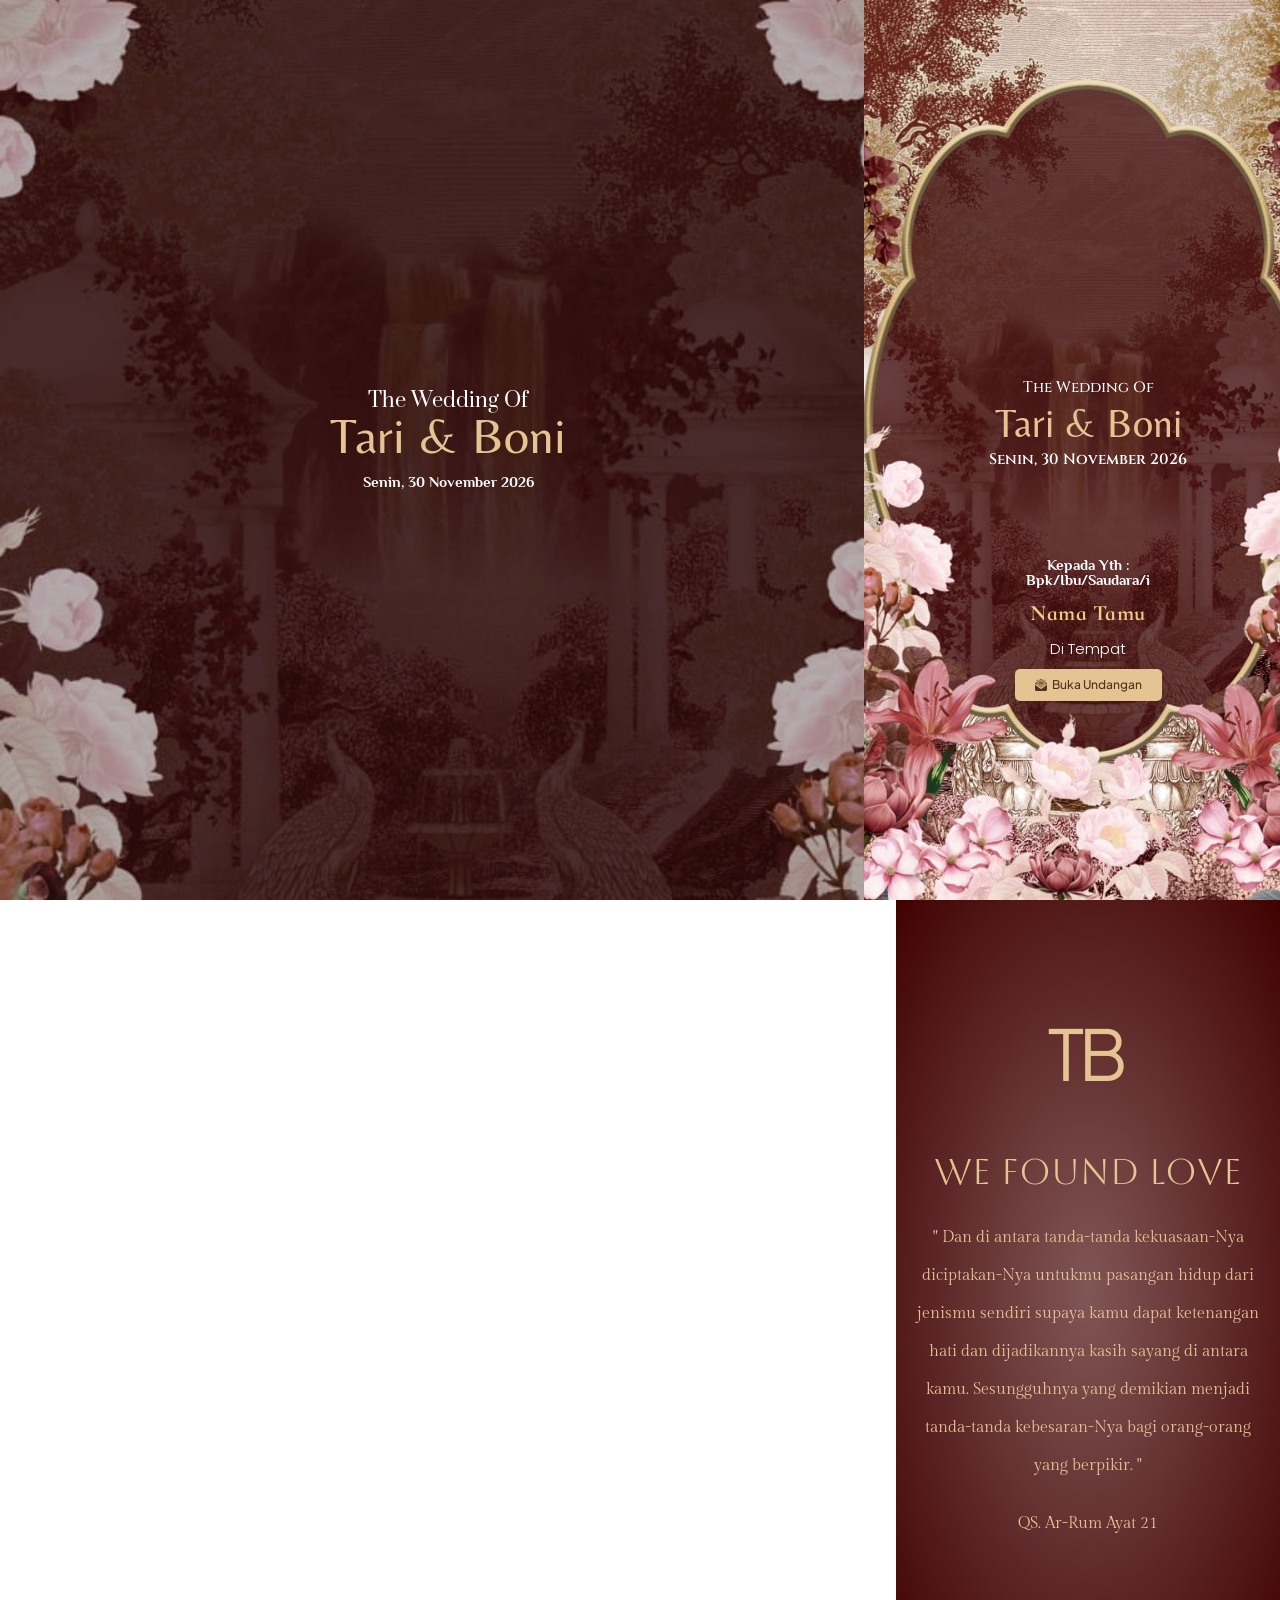
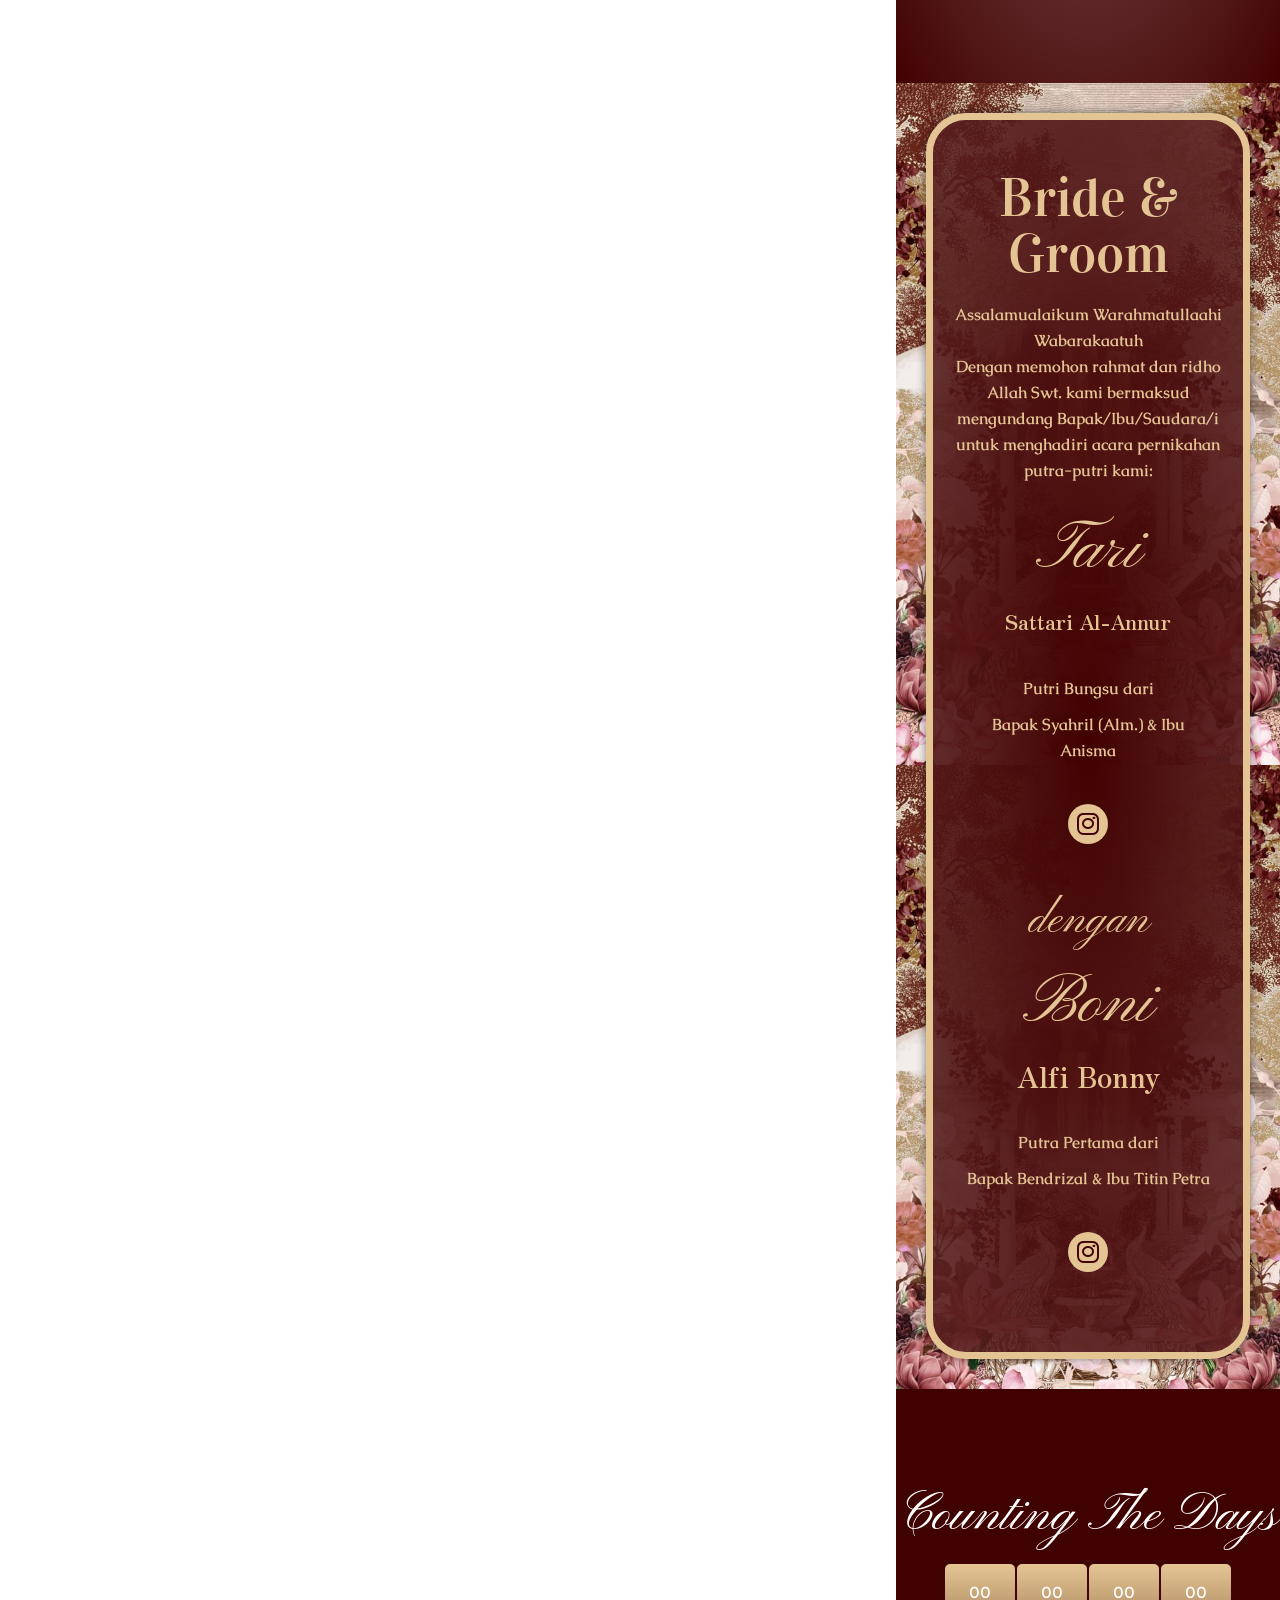
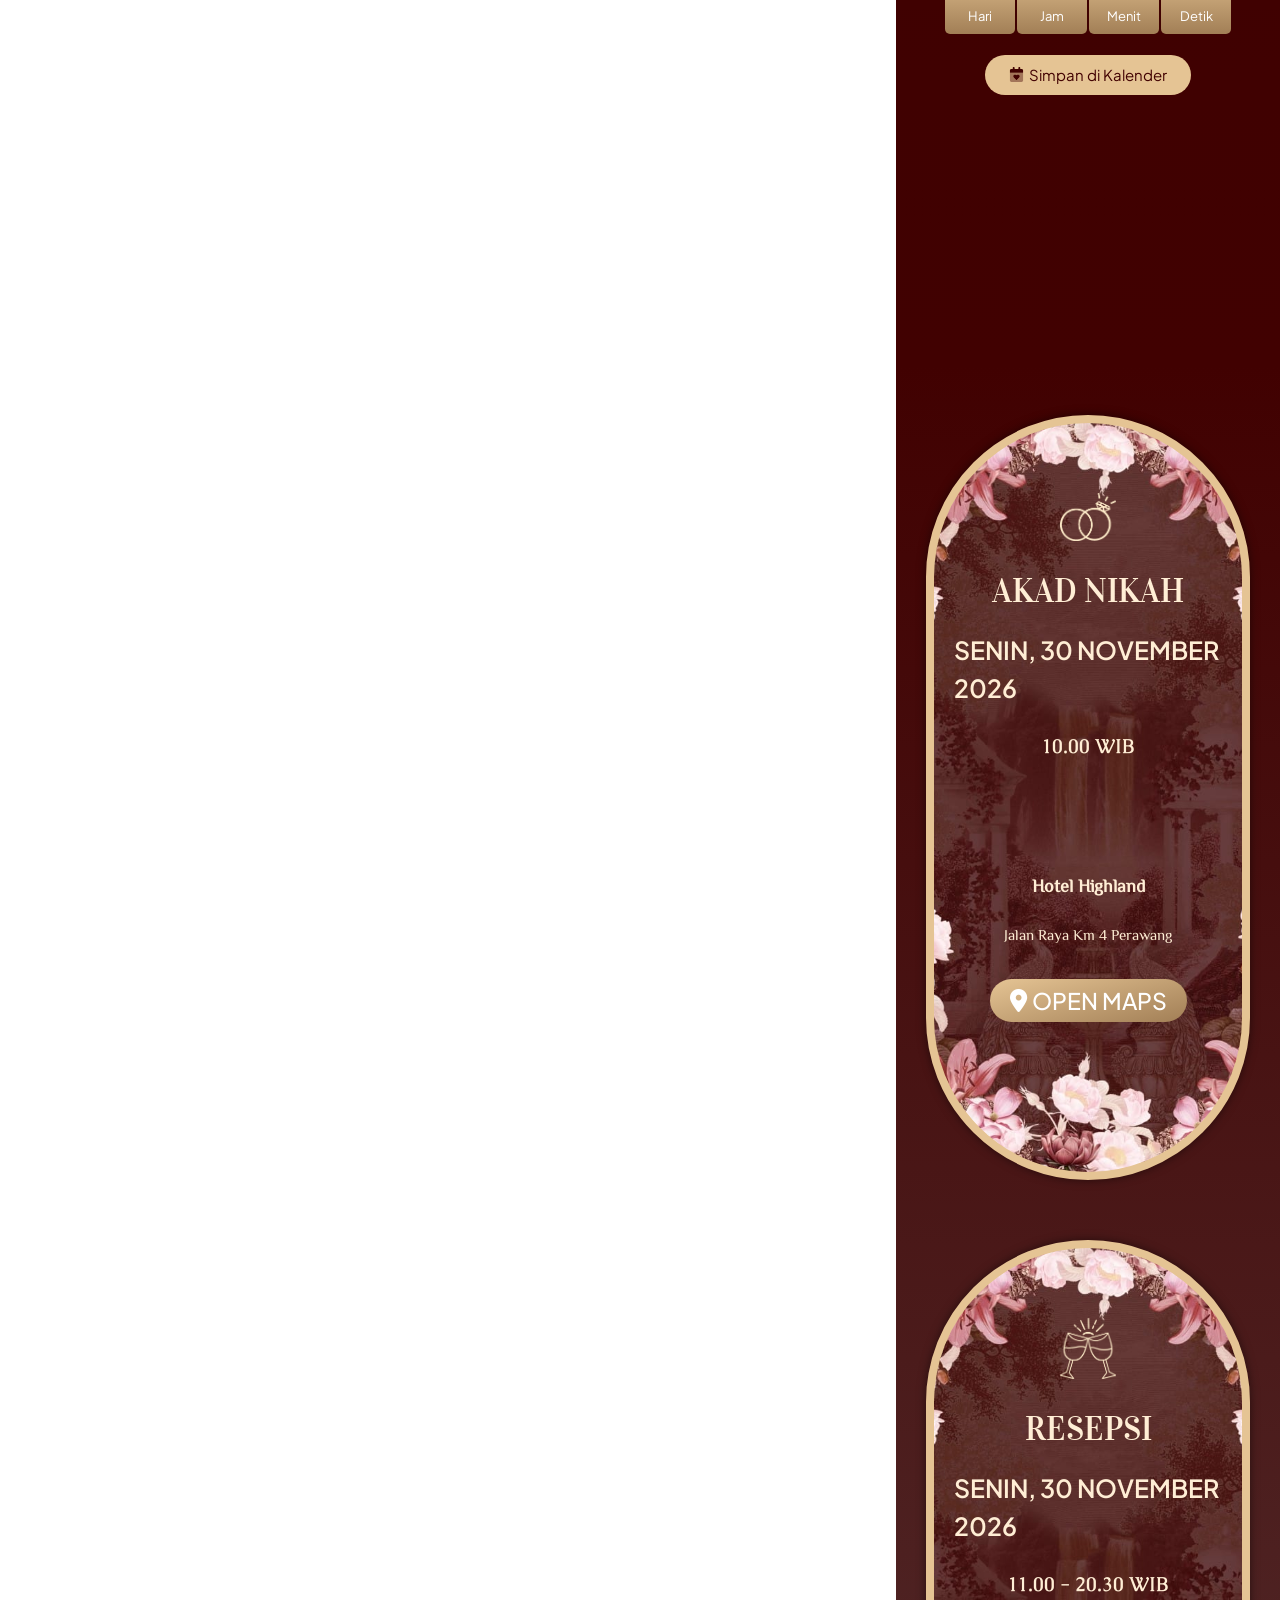
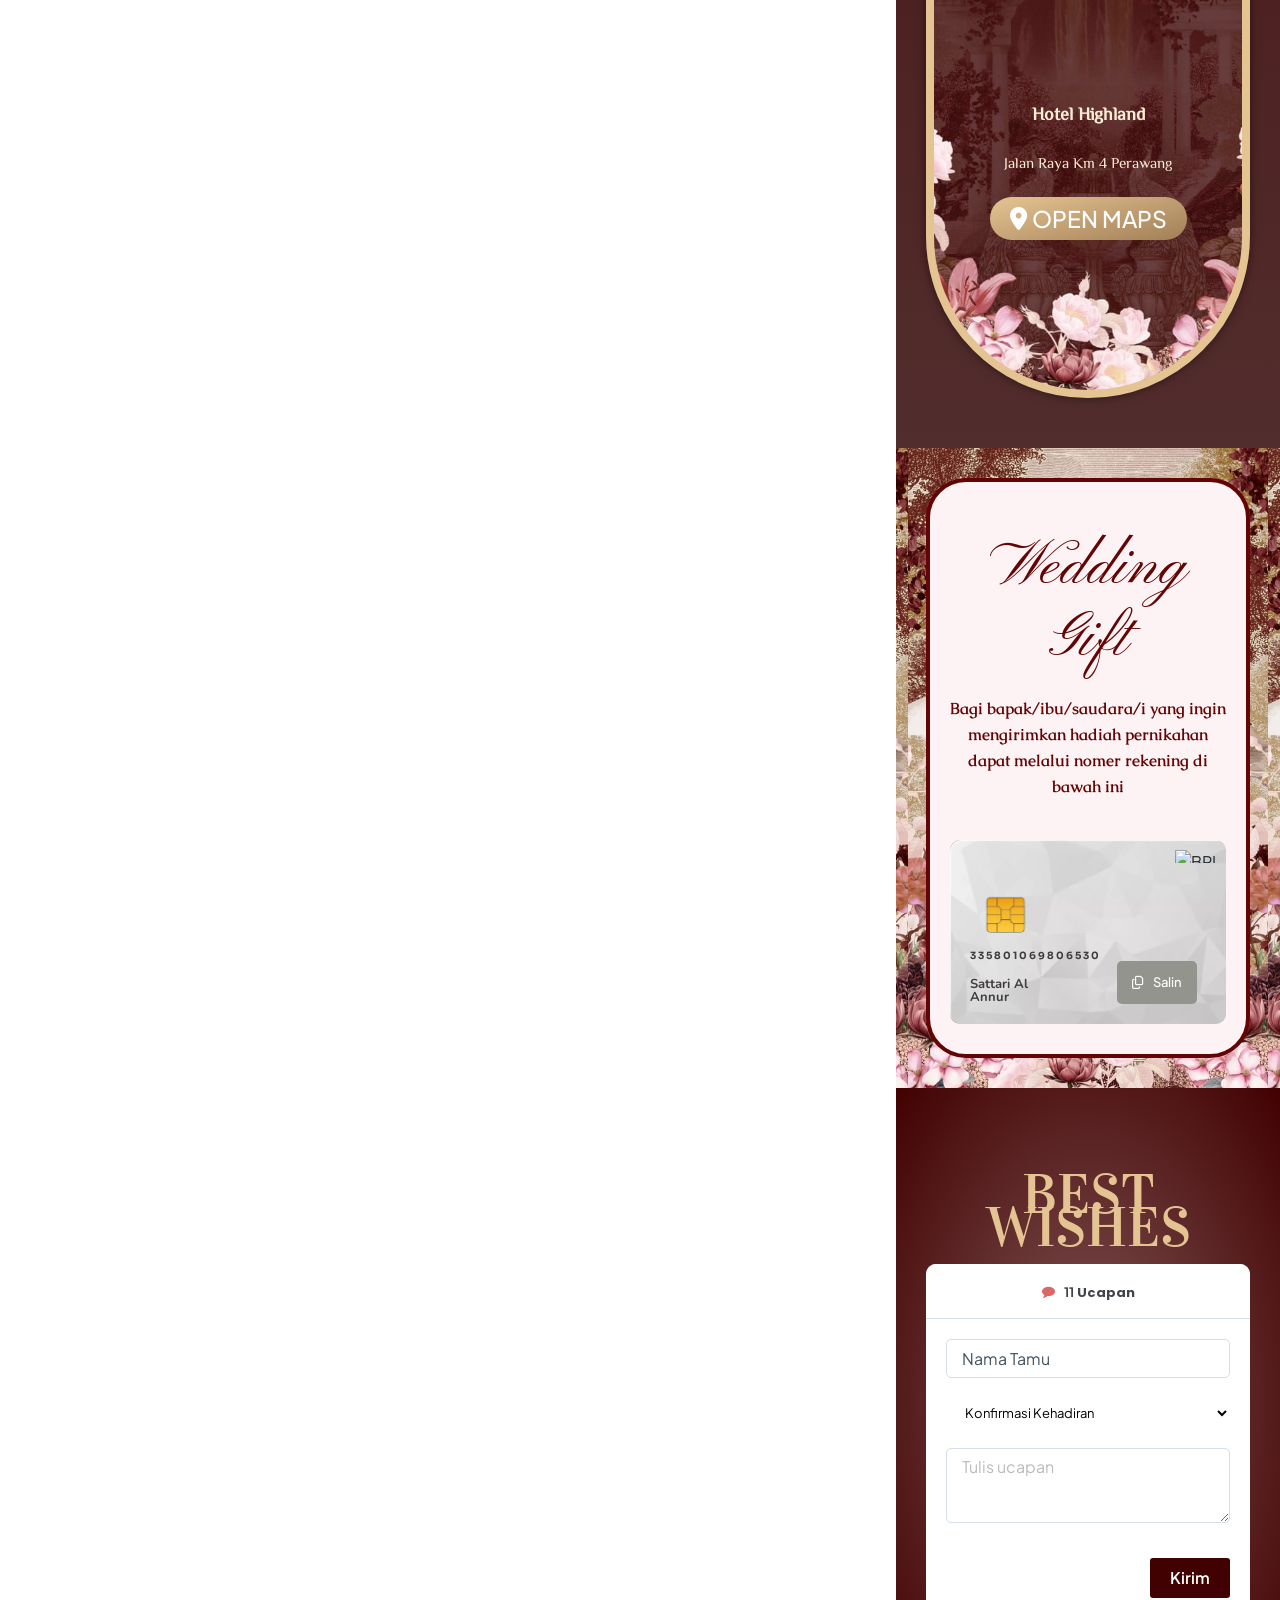
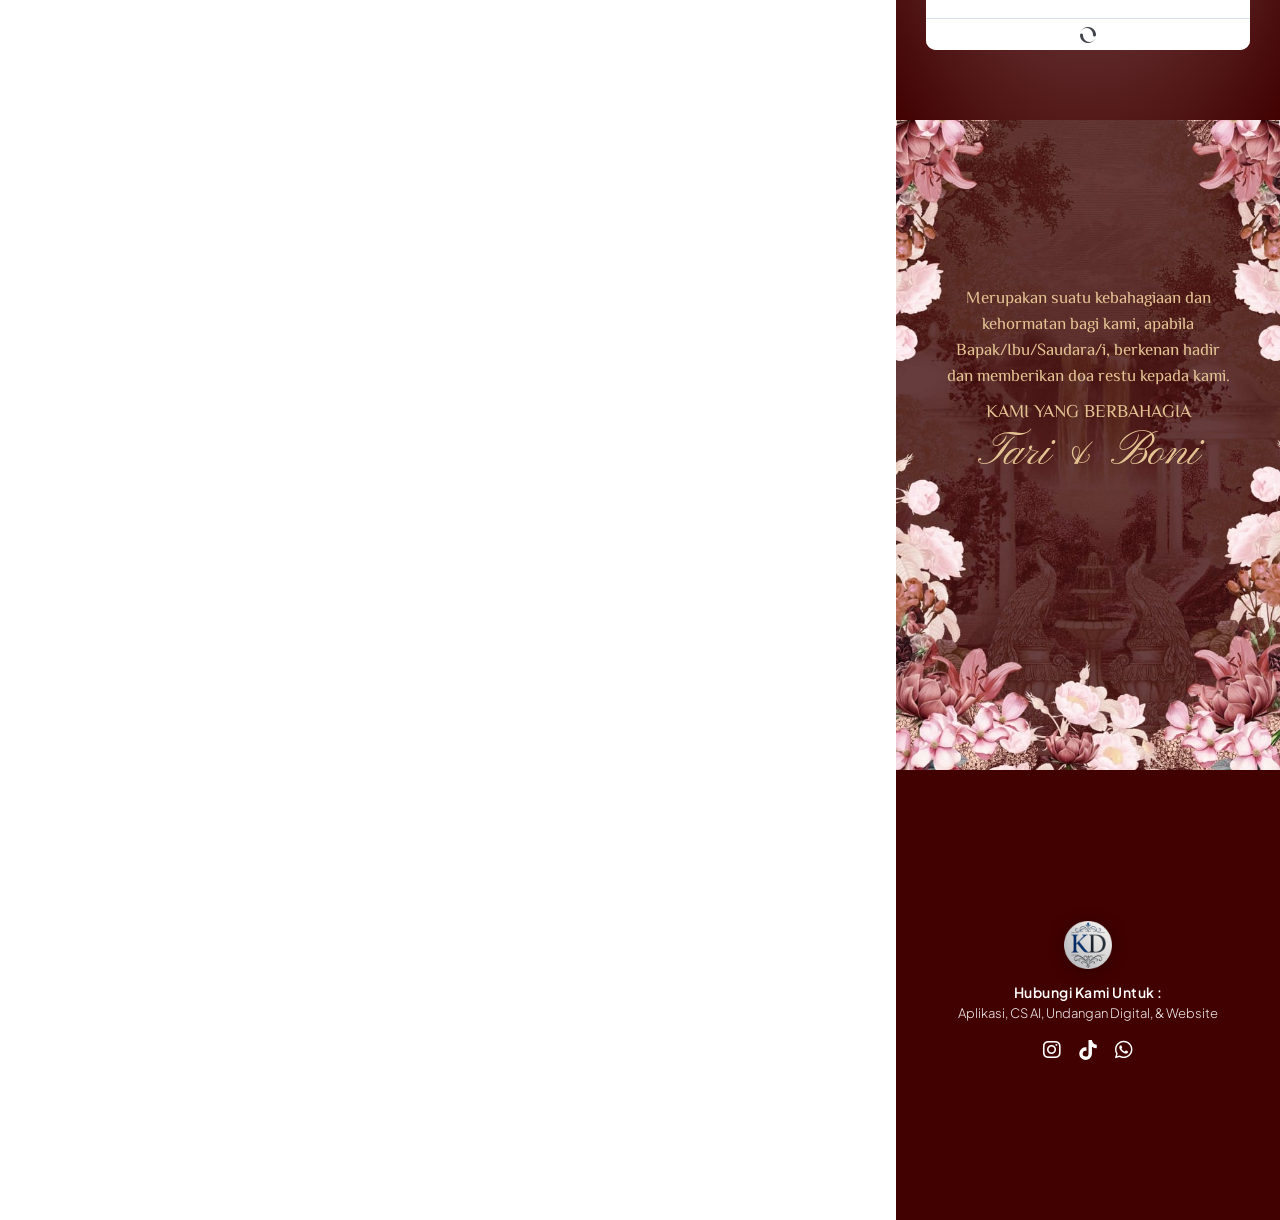
==== index.html @ 1c2e0ca4 "The Wedding of Tari & Boni - Finalized digital wedding invitation with full assets, branding, and de" ====
﻿<!DOCTYPE html>
<html lang="id" prefix="og: https://ogp.me/ns#">
<head>
	<meta charset="UTF-8">
	<link rel="preconnect" href="https://fonts.googleapis.com">
	<link rel="preconnect" href="https://fonts.gstatic.com" crossorigin>
	<link href="https://fonts.googleapis.com/css2?family=Alex+Brush&family=Cinzel:wght@400;600;700&family=Cormorant+Garamond:ital,wght@0,500;0,600;0,700;1,500;1,600&family=Cormorant+Infant:ital,wght@0,400;0,500;0,600;0,700;1,400;1,600;1,700&family=Philosopher:ital,wght@0,400;0,700;1,400;1,700&family=Plus+Jakarta+Sans:ital,wght@0,400;0,500;0,600;0,700;0,800;1,400;1,600&family=Poppins:ital,wght@0,300;0,400;0,500;0,600;0,700;1,300;1,400&family=Prata&family=Roboto:ital,wght@0,400;0,500;0,700;1,400&family=Roboto+Slab:wght@400;600;700&display=swap" rel="stylesheet">
	<style id="kirimdigi-font-enhancement">
		.elementor-element-7012925 .elementor-heading-title {
			font-family: "Philosopher", sans-serif !important;
			font-size: 15px !important;
			font-weight: 600 !important;
			color: #FFFFFF !important;
		}
		.namatamu .elementor-heading-title,
		.elementor-element-4d845643 .elementor-heading-title {
			font-family: "Cormorant Infant", Georgia, serif !important;
			font-size: 22px !important;
			font-weight: 700 !important;
			color: #F1CA85 !important;
			letter-spacing: 0.5px !important;
		}
		.elementor-element-3797a7ac .elementor-heading-title {
			font-family: "Poppins", sans-serif !important;
			font-size: 15px !important;
			font-weight: 300 !important;
			color: #FFFFFF !important;
		}
		.elementor-element-5a5e2d8b .elementor-button {
			font-family: "Poppins", sans-serif !important;
			background-color: #E5C494 !important;
			color: #552F1E !important;
			font-weight: 500 !important;
		}
		.elementor-element-e74060e .elementor-heading-title {
			font-family: "Cormorant Infant", Georgia, serif !important;
			font-weight: 700 !important;
			color: #F1CA85 !important;
		}
		.kirimdigi-social-icon {
			display: inline-flex !important;
			align-items: center !important;
			justify-content: center !important;
			width: auto !important;
			height: auto !important;
			border-radius: 0 !important;
			background: transparent !important; background-color: transparent !important; box-shadow: none !important;
			color: #FFFFFF !important;
			font-size: 20px !important;
			text-decoration: none !important;
			transition: all 0.3s ease !important;
		}
		.kirimdigi-social-icon:hover {
			background: transparent !important; background-color: transparent !important;
			color: #F1CA85 !important;
			transform: translateY(-3px) scale(1.08) !important;
		}
	</style>
		<link rel="icon" type="image/x-icon" href="KirimDigi.ico">
<link rel="shortcut icon" type="image/x-icon" href="KirimDigi.ico">

<!-- Optimasi Mesin Pencari oleh Rank Math - https://rankmath.com/ -->
<title>Tari ❤ Boni</title>
<meta name="description" content="Hadiri acara pernikahan Tari &amp; Boni. Pada hari Senin, 30 November 2026 Ya??">
<meta name="robots" content="nofollow, noindex">
<meta property="og:locale" content="id_ID">
<meta property="og:type" content="article">
<meta property="og:title" content="Tari ❤ Boni">
<meta property="og:description" content="Hadiri acara pernikahan Tari &amp; Boni. Pada hari Senin, 30 November 2026 Ya??">
<meta property="og:url" content="https://invitimo.my.id/minimotion-02/">
<meta property="og:site_name" content="Digital Wedding Invitation">
<meta property="article:section" content="Undangan Pernikahan">
<meta property="og:updated_time" content="2025-06-10T13:02:45+07:00">
<meta property="og:image" content="https://i.pinimg.com/736x/71/ed/a5/71eda5bc6f134b91f856f8c9981d9e1f.jpg">
<meta property="og:image:secure_url" content="https://i.pinimg.com/736x/71/ed/a5/71eda5bc6f134b91f856f8c9981d9e1f.jpg">
<meta property="og:image:width" content="1000">
<meta property="og:image:height" content="1000">
<meta property="og:image:alt" content="Tari &#038; Boni">
<meta property="og:image:type" content="image/jpeg">
<meta property="article:published_time" content="2024-09-04T17:15:02+07:00">
<meta property="article:modified_time" content="2025-06-10T13:02:45+07:00">
<meta name="twitter:card" content="summary_large_image">
<meta name="twitter:title" content="Tari ❤ Boni">
<meta name="twitter:description" content="Hadiri acara pernikahan Tari &amp; Boni. Pada hari Senin, 30 November 2026 Ya??">
<meta name="twitter:image" content="https://i.pinimg.com/736x/71/ed/a5/71eda5bc6f134b91f856f8c9981d9e1f.jpg">
<meta name="twitter:label1" content="Ditulis oleh">
<meta name="twitter:data1" content="kekondangan">
<meta name="twitter:label2" content="Waktunya membaca">
<meta name="twitter:data2" content="Kurang dari semenit">
<script type="application/ld+json" class="rank-math-schema">{"@context":"https://schema.org","@graph":[{"@type":["Person","Organization"],"@id":"https://invitimo.my.id/#person","name":"Digital Wedding Invitation"},{"@type":"WebSite","@id":"https://invitimo.my.id/#website","url":"https://invitimo.my.id","name":"Digital Wedding Invitation","publisher":{"@id":"https://invitimo.my.id/#person"},"inLanguage":"id"},{"@type":"ImageObject","@id":"https://i.pinimg.com/736x/71/ed/a5/71eda5bc6f134b91f856f8c9981d9e1f.jpg","url":"https://i.pinimg.com/736x/71/ed/a5/71eda5bc6f134b91f856f8c9981d9e1f.jpg","width":"1000","height":"1000","inLanguage":"id"},{"@type":"WebPage","@id":"https://invitimo.my.id/minimotion-02/#webpage","url":"https://invitimo.my.id/minimotion-02/","name":"The Wedding of Tari &amp; Boni","datePublished":"2024-09-04T17:15:02+07:00","dateModified":"2025-06-10T13:02:45+07:00","isPartOf":{"@id":"https://invitimo.my.id/#website"},"primaryImageOfPage":{"@id":"https://i.pinimg.com/736x/71/ed/a5/71eda5bc6f134b91f856f8c9981d9e1f.jpg"},"inLanguage":"id"},{"@type":"Person","@id":"https://invitimo.my.id/author/kekondangan/","name":"kekondangan","url":"https://invitimo.my.id/author/kekondangan/","image":{"@type":"ImageObject","@id":"https://secure.gravatar.com/avatar/060e39ec4af00465f8073937f959c683679de852fa3f70bc7729038ad7bef04e?s=96&amp;d=mm&amp;r=g","url":"https://secure.gravatar.com/avatar/060e39ec4af00465f8073937f959c683679de852fa3f70bc7729038ad7bef04e?s=96&amp;d=mm&amp;r=g","caption":"kekondangan","inLanguage":"id"},"sameAs":["http://hi.kekondangan.id"]},{"@type":"BlogPosting","headline":"The Wedding of Tari &amp; Boni","datePublished":"2024-09-04T17:15:02+07:00","dateModified":"2025-06-10T13:02:45+07:00","articleSection":"Undangan Pernikahan","author":{"@id":"https://invitimo.my.id/author/kekondangan/","name":"kekondangan"},"publisher":{"@id":"https://invitimo.my.id/#person"},"description":"Hadiri acara pernikahan Tari &amp; Boni. Pada hari Senin, 30 November 2026 Ya??","name":"The Wedding of Tari &amp; Boni","@id":"https://invitimo.my.id/minimotion-02/#richSnippet","isPartOf":{"@id":"https://invitimo.my.id/minimotion-02/#webpage"},"image":{"@id":"https://i.pinimg.com/736x/71/ed/a5/71eda5bc6f134b91f856f8c9981d9e1f.jpg"},"inLanguage":"id","mainEntityOfPage":{"@id":"https://invitimo.my.id/minimotion-02/#webpage"}}]}</script>
<!-- /Plugin WordPress Rank Math SEO -->

<link rel='dns-prefetch' href='//hi.kekondangan.id'>
<link rel='dns-prefetch' href='//fonts.googleapis.com'>
<link rel='dns-prefetch' href='//unpkg.com'>
<link rel="alternate" title="oEmbed (JSON)" type="application/json+oembed" href="wp-json/oembed/1.0/embed?url=https%3A%2F%2Finvitimo.my.id%2Fminimotion-02%2F">
<link rel="alternate" title="oEmbed (XML)" type="text/xml+oembed" href="wp-json/oembed/1.0/embed-1?url=https%3A%2F%2Finvitimo.my.id%2Fminimotion-02%2F&#038;format=xml">
<style id="wp-img-auto-sizes-contain-inline-css">
img:is([sizes=auto i],[sizes^="auto," i]){contain-intrinsic-size:3000px 1500px}
/*# sourceURL=wp-img-auto-sizes-contain-inline-css */
</style>
<style id="wp-emoji-styles-inline-css">

	img.wp-smiley, img.emoji {
		display: inline !important;
		border: none !important;
		box-shadow: none !important;
		height: 1em !important;
		width: 1em !important;
		margin: 0 0.07em !important;
		vertical-align: -0.1em !important;
		background: none !important;
		padding: 0 !important;
	}
/*# sourceURL=wp-emoji-styles-inline-css */
</style>
<style id="wp-block-library-inline-css">
:root{--wp-block-synced-color:#7a00df;--wp-block-synced-color--rgb:122,0,223;--wp-bound-block-color:var(--wp-block-synced-color);--wp-editor-canvas-background:#ddd;--wp-admin-theme-color:#007cba;--wp-admin-theme-color--rgb:0,124,186;--wp-admin-theme-color-darker-10:#006ba1;--wp-admin-theme-color-darker-10--rgb:0,107,160.5;--wp-admin-theme-color-darker-20:#005a87;--wp-admin-theme-color-darker-20--rgb:0,90,135;--wp-admin-border-width-focus:2px}@media (min-resolution:192dpi){:root{--wp-admin-border-width-focus:1.5px}}.wp-element-button{cursor:pointer}:root .has-very-light-gray-background-color{background-color:#eee}:root .has-very-dark-gray-background-color{background-color:#313131}:root .has-very-light-gray-color{color:#eee}:root .has-very-dark-gray-color{color:#313131}:root .has-vivid-green-cyan-to-vivid-cyan-blue-gradient-background{background:linear-gradient(135deg,#00d084,#0693e3)}:root .has-purple-crush-gradient-background{background:linear-gradient(135deg,#34e2e4,#4721fb 50%,#ab1dfe)}:root .has-hazy-dawn-gradient-background{background:linear-gradient(135deg,#faaca8,#dad0ec)}:root .has-subdued-olive-gradient-background{background:linear-gradient(135deg,#fafae1,#67a671)}:root .has-atomic-cream-gradient-background{background:linear-gradient(135deg,#fdd79a,#004a59)}:root .has-nightshade-gradient-background{background:linear-gradient(135deg,#330968,#31cdcf)}:root .has-midnight-gradient-background{background:linear-gradient(135deg,#020381,#2874fc)}:root{--wp--preset--font-size--normal:16px;--wp--preset--font-size--huge:42px}.has-regular-font-size{font-size:1em}.has-larger-font-size{font-size:2.625em}.has-normal-font-size{font-size:var(--wp--preset--font-size--normal)}.has-huge-font-size{font-size:var(--wp--preset--font-size--huge)}:root .has-text-align-center{text-align:center}:root .has-text-align-left{text-align:left}:root .has-text-align-right{text-align:right}.has-fit-text{white-space:nowrap!important}#end-resizable-editor-section{display:none}.aligncenter{clear:both}.items-justified-left{justify-content:flex-start}.items-justified-center{justify-content:center}.items-justified-right{justify-content:flex-end}.items-justified-space-between{justify-content:space-between}.screen-reader-text{word-wrap:normal!important;border:0;clip-path:inset(50%);height:1px;margin:-1px;overflow:hidden;padding:0;position:absolute;width:1px;word-break:normal!important}.screen-reader-text:focus{background-color:#ddd;clip-path:none;color:#444;display:block;font-size:1em;height:auto;left:5px;line-height:normal;padding:15px 23px 14px;text-decoration:none;top:5px;width:auto;z-index:100000}html :where(.has-border-color){border-style:solid}html :where([style^=border-color],[style*=";border-color"],[style*="; border-color"]){border-style:solid}html :where([style^=border-top-color],[style*=";border-top-color"],[style*="; border-top-color"]){border-top-style:solid}html :where([style^=border-right-color],[style*=";border-right-color"],[style*="; border-right-color"]){border-right-style:solid}html :where([style^=border-bottom-color],[style*=";border-bottom-color"],[style*="; border-bottom-color"]){border-bottom-style:solid}html :where([style^=border-left-color],[style*=";border-left-color"],[style*="; border-left-color"]){border-left-style:solid}html :where([style^=border-width],[style*=";border-width"],[style*="; border-width"]){border-style:solid}html :where([style^=border-top-width],[style*=";border-top-width"],[style*="; border-top-width"]){border-top-style:solid}html :where([style^=border-right-width],[style*=";border-right-width"],[style*="; border-right-width"]){border-right-style:solid}html :where([style^=border-bottom-width],[style*=";border-bottom-width"],[style*="; border-bottom-width"]){border-bottom-style:solid}html :where([style^=border-left-width],[style*=";border-left-width"],[style*="; border-left-width"]){border-left-style:solid}html :where(img[class*=wp-image-]){height:auto;max-width:100%}:where(figure){margin:0 0 1em}html :where(.is-position-sticky){--wp-admin--admin-bar--position-offset:var(--wp-admin--admin-bar--height,0px)}@media screen and (max-width:600px){html :where(.is-position-sticky){--wp-admin--admin-bar--position-offset:0px}}
/*# sourceURL=/wp-includes/css/dist/block-library/common.min.css */
</style>
<style id="wp-block-styles-placeholder-inline-css">
:root { --wp-internal-comment: "Placeholder for wp_hoist_late_printed_styles() to replace with the block styles printed at wp_footer." }
/*# sourceURL=wp-block-styles-placeholder-inline-css */
</style>
<link rel='stylesheet' id='jet-engine-frontend-css' href='wp-content/plugins/jet-engine/assets/css/frontend.css?ver=3.8.15.4' media='all'>
<style id="wp-global-styles-placeholder-inline-css">
:root { --wp-internal-comment: "Placeholder for wp_hoist_late_printed_styles() to replace with the global-styles printed at wp_footer." }
/*# sourceURL=wp-global-styles-placeholder-inline-css */
</style>
<link rel='stylesheet' id='wds-elementor-css' href='wp-content/plugins/weddingsaas-pro/assets/css/wds-elementor.css?ver=2.10.5' media='all'>
<link rel='stylesheet' id='saic_style-css' href='wp-content/plugins/weddingsaas-pro/assets/plugins/custom/commentpress/saic_style.css?ver=2.10.5' media='screen'>
<link rel='stylesheet' id='hello-elementor-css' href='wp-content/themes/hello-elementor/assets/css/reset.css?ver=3.4.9' media='all'>
<link rel='stylesheet' id='hello-elementor-theme-style-css' href='wp-content/themes/hello-elementor/assets/css/theme.css?ver=3.4.9' media='all'>
<link rel='stylesheet' id='hello-elementor-header-footer-css' href='wp-content/themes/hello-elementor/assets/css/header-footer.css?ver=3.4.9' media='all'>
<link rel='stylesheet' id='elementor-frontend-css' href='wp-content/plugins/elementor/assets/css/frontend.min.css?ver=4.3.2' media='all'>
<style id="elementor-frontend-inline-css">
@-webkit-keyframes ha_fadeIn{0%{opacity:0}to{opacity:1}}@keyframes ha_fadeIn{0%{opacity:0}to{opacity:1}}@-webkit-keyframes ha_zoomIn{0%{opacity:0;-webkit-transform:scale3d(.3,.3,.3);transform:scale3d(.3,.3,.3)}50%{opacity:1}}@keyframes ha_zoomIn{0%{opacity:0;-webkit-transform:scale3d(.3,.3,.3);transform:scale3d(.3,.3,.3)}50%{opacity:1}}@-webkit-keyframes ha_rollIn{0%{opacity:0;-webkit-transform:translate3d(-100%,0,0) rotate3d(0,0,1,-120deg);transform:translate3d(-100%,0,0) rotate3d(0,0,1,-120deg)}to{opacity:1}}@keyframes ha_rollIn{0%{opacity:0;-webkit-transform:translate3d(-100%,0,0) rotate3d(0,0,1,-120deg);transform:translate3d(-100%,0,0) rotate3d(0,0,1,-120deg)}to{opacity:1}}@-webkit-keyframes ha_bounce{0%,20%,53%,to{-webkit-animation-timing-function:cubic-bezier(.215,.61,.355,1);animation-timing-function:cubic-bezier(.215,.61,.355,1)}40%,43%{-webkit-transform:translate3d(0,-30px,0) scaleY(1.1);transform:translate3d(0,-30px,0) scaleY(1.1);-webkit-animation-timing-function:cubic-bezier(.755,.05,.855,.06);animation-timing-function:cubic-bezier(.755,.05,.855,.06)}70%{-webkit-transform:translate3d(0,-15px,0) scaleY(1.05);transform:translate3d(0,-15px,0) scaleY(1.05);-webkit-animation-timing-function:cubic-bezier(.755,.05,.855,.06);animation-timing-function:cubic-bezier(.755,.05,.855,.06)}80%{-webkit-transition-timing-function:cubic-bezier(.215,.61,.355,1);transition-timing-function:cubic-bezier(.215,.61,.355,1);-webkit-transform:translate3d(0,0,0) scaleY(.95);transform:translate3d(0,0,0) scaleY(.95)}90%{-webkit-transform:translate3d(0,-4px,0) scaleY(1.02);transform:translate3d(0,-4px,0) scaleY(1.02)}}@keyframes ha_bounce{0%,20%,53%,to{-webkit-animation-timing-function:cubic-bezier(.215,.61,.355,1);animation-timing-function:cubic-bezier(.215,.61,.355,1)}40%,43%{-webkit-transform:translate3d(0,-30px,0) scaleY(1.1);transform:translate3d(0,-30px,0) scaleY(1.1);-webkit-animation-timing-function:cubic-bezier(.755,.05,.855,.06);animation-timing-function:cubic-bezier(.755,.05,.855,.06)}70%{-webkit-transform:translate3d(0,-15px,0) scaleY(1.05);transform:translate3d(0,-15px,0) scaleY(1.05);-webkit-animation-timing-function:cubic-bezier(.755,.05,.855,.06);animation-timing-function:cubic-bezier(.755,.05,.855,.06)}80%{-webkit-transition-timing-function:cubic-bezier(.215,.61,.355,1);transition-timing-function:cubic-bezier(.215,.61,.355,1);-webkit-transform:translate3d(0,0,0) scaleY(.95);transform:translate3d(0,0,0) scaleY(.95)}90%{-webkit-transform:translate3d(0,-4px,0) scaleY(1.02);transform:translate3d(0,-4px,0) scaleY(1.02)}}@-webkit-keyframes ha_bounceIn{0%,20%,40%,60%,80%,to{-webkit-animation-timing-function:cubic-bezier(.215,.61,.355,1);animation-timing-function:cubic-bezier(.215,.61,.355,1)}0%{opacity:0;-webkit-transform:scale3d(.3,.3,.3);transform:scale3d(.3,.3,.3)}20%{-webkit-transform:scale3d(1.1,1.1,1.1);transform:scale3d(1.1,1.1,1.1)}40%{-webkit-transform:scale3d(.9,.9,.9);transform:scale3d(.9,.9,.9)}60%{opacity:1;-webkit-transform:scale3d(1.03,1.03,1.03);transform:scale3d(1.03,1.03,1.03)}80%{-webkit-transform:scale3d(.97,.97,.97);transform:scale3d(.97,.97,.97)}to{opacity:1}}@keyframes ha_bounceIn{0%,20%,40%,60%,80%,to{-webkit-animation-timing-function:cubic-bezier(.215,.61,.355,1);animation-timing-function:cubic-bezier(.215,.61,.355,1)}0%{opacity:0;-webkit-transform:scale3d(.3,.3,.3);transform:scale3d(.3,.3,.3)}20%{-webkit-transform:scale3d(1.1,1.1,1.1);transform:scale3d(1.1,1.1,1.1)}40%{-webkit-transform:scale3d(.9,.9,.9);transform:scale3d(.9,.9,.9)}60%{opacity:1;-webkit-transform:scale3d(1.03,1.03,1.03);transform:scale3d(1.03,1.03,1.03)}80%{-webkit-transform:scale3d(.97,.97,.97);transform:scale3d(.97,.97,.97)}to{opacity:1}}@-webkit-keyframes ha_flipInX{0%{opacity:0;-webkit-transform:perspective(400px) rotate3d(1,0,0,90deg);transform:perspective(400px) rotate3d(1,0,0,90deg);-webkit-animation-timing-function:ease-in;animation-timing-function:ease-in}40%{-webkit-transform:perspective(400px) rotate3d(1,0,0,-20deg);transform:perspective(400px) rotate3d(1,0,0,-20deg);-webkit-animation-timing-function:ease-in;animation-timing-function:ease-in}60%{opacity:1;-webkit-transform:perspective(400px) rotate3d(1,0,0,10deg);transform:perspective(400px) rotate3d(1,0,0,10deg)}80%{-webkit-transform:perspective(400px) rotate3d(1,0,0,-5deg);transform:perspective(400px) rotate3d(1,0,0,-5deg)}}@keyframes ha_flipInX{0%{opacity:0;-webkit-transform:perspective(400px) rotate3d(1,0,0,90deg);transform:perspective(400px) rotate3d(1,0,0,90deg);-webkit-animation-timing-function:ease-in;animation-timing-function:ease-in}40%{-webkit-transform:perspective(400px) rotate3d(1,0,0,-20deg);transform:perspective(400px) rotate3d(1,0,0,-20deg);-webkit-animation-timing-function:ease-in;animation-timing-function:ease-in}60%{opacity:1;-webkit-transform:perspective(400px) rotate3d(1,0,0,10deg);transform:perspective(400px) rotate3d(1,0,0,10deg)}80%{-webkit-transform:perspective(400px) rotate3d(1,0,0,-5deg);transform:perspective(400px) rotate3d(1,0,0,-5deg)}}@-webkit-keyframes ha_flipInY{0%{opacity:0;-webkit-transform:perspective(400px) rotate3d(0,1,0,90deg);transform:perspective(400px) rotate3d(0,1,0,90deg);-webkit-animation-timing-function:ease-in;animation-timing-function:ease-in}40%{-webkit-transform:perspective(400px) rotate3d(0,1,0,-20deg);transform:perspective(400px) rotate3d(0,1,0,-20deg);-webkit-animation-timing-function:ease-in;animation-timing-function:ease-in}60%{opacity:1;-webkit-transform:perspective(400px) rotate3d(0,1,0,10deg);transform:perspective(400px) rotate3d(0,1,0,10deg)}80%{-webkit-transform:perspective(400px) rotate3d(0,1,0,-5deg);transform:perspective(400px) rotate3d(0,1,0,-5deg)}}@keyframes ha_flipInY{0%{opacity:0;-webkit-transform:perspective(400px) rotate3d(0,1,0,90deg);transform:perspective(400px) rotate3d(0,1,0,90deg);-webkit-animation-timing-function:ease-in;animation-timing-function:ease-in}40%{-webkit-transform:perspective(400px) rotate3d(0,1,0,-20deg);transform:perspective(400px) rotate3d(0,1,0,-20deg);-webkit-animation-timing-function:ease-in;animation-timing-function:ease-in}60%{opacity:1;-webkit-transform:perspective(400px) rotate3d(0,1,0,10deg);transform:perspective(400px) rotate3d(0,1,0,10deg)}80%{-webkit-transform:perspective(400px) rotate3d(0,1,0,-5deg);transform:perspective(400px) rotate3d(0,1,0,-5deg)}}@-webkit-keyframes ha_swing{20%{-webkit-transform:rotate3d(0,0,1,15deg);transform:rotate3d(0,0,1,15deg)}40%{-webkit-transform:rotate3d(0,0,1,-10deg);transform:rotate3d(0,0,1,-10deg)}60%{-webkit-transform:rotate3d(0,0,1,5deg);transform:rotate3d(0,0,1,5deg)}80%{-webkit-transform:rotate3d(0,0,1,-5deg);transform:rotate3d(0,0,1,-5deg)}}@keyframes ha_swing{20%{-webkit-transform:rotate3d(0,0,1,15deg);transform:rotate3d(0,0,1,15deg)}40%{-webkit-transform:rotate3d(0,0,1,-10deg);transform:rotate3d(0,0,1,-10deg)}60%{-webkit-transform:rotate3d(0,0,1,5deg);transform:rotate3d(0,0,1,5deg)}80%{-webkit-transform:rotate3d(0,0,1,-5deg);transform:rotate3d(0,0,1,-5deg)}}@-webkit-keyframes ha_slideInDown{0%{visibility:visible;-webkit-transform:translate3d(0,-100%,0);transform:translate3d(0,-100%,0)}}@keyframes ha_slideInDown{0%{visibility:visible;-webkit-transform:translate3d(0,-100%,0);transform:translate3d(0,-100%,0)}}@-webkit-keyframes ha_slideInUp{0%{visibility:visible;-webkit-transform:translate3d(0,100%,0);transform:translate3d(0,100%,0)}}@keyframes ha_slideInUp{0%{visibility:visible;-webkit-transform:translate3d(0,100%,0);transform:translate3d(0,100%,0)}}@-webkit-keyframes ha_slideInLeft{0%{visibility:visible;-webkit-transform:translate3d(-100%,0,0);transform:translate3d(-100%,0,0)}}@keyframes ha_slideInLeft{0%{visibility:visible;-webkit-transform:translate3d(-100%,0,0);transform:translate3d(-100%,0,0)}}@-webkit-keyframes ha_slideInRight{0%{visibility:visible;-webkit-transform:translate3d(100%,0,0);transform:translate3d(100%,0,0)}}@keyframes ha_slideInRight{0%{visibility:visible;-webkit-transform:translate3d(100%,0,0);transform:translate3d(100%,0,0)}}.ha_fadeIn{-webkit-animation-name:ha_fadeIn;animation-name:ha_fadeIn}.ha_zoomIn{-webkit-animation-name:ha_zoomIn;animation-name:ha_zoomIn}.ha_rollIn{-webkit-animation-name:ha_rollIn;animation-name:ha_rollIn}.ha_bounce{-webkit-transform-origin:center bottom;-ms-transform-origin:center bottom;transform-origin:center bottom;-webkit-animation-name:ha_bounce;animation-name:ha_bounce}.ha_bounceIn{-webkit-animation-name:ha_bounceIn;animation-name:ha_bounceIn;-webkit-animation-duration:.75s;-webkit-animation-duration:calc(var(--animate-duration)*.75);animation-duration:.75s;animation-duration:calc(var(--animate-duration)*.75)}.ha_flipInX,.ha_flipInY{-webkit-animation-name:ha_flipInX;animation-name:ha_flipInX;-webkit-backface-visibility:visible!important;backface-visibility:visible!important}.ha_flipInY{-webkit-animation-name:ha_flipInY;animation-name:ha_flipInY}.ha_swing{-webkit-transform-origin:top center;-ms-transform-origin:top center;transform-origin:top center;-webkit-animation-name:ha_swing;animation-name:ha_swing}.ha_slideInDown{-webkit-animation-name:ha_slideInDown;animation-name:ha_slideInDown}.ha_slideInUp{-webkit-animation-name:ha_slideInUp;animation-name:ha_slideInUp}.ha_slideInLeft{-webkit-animation-name:ha_slideInLeft;animation-name:ha_slideInLeft}.ha_slideInRight{-webkit-animation-name:ha_slideInRight;animation-name:ha_slideInRight}.ha-css-transform-yes{-webkit-transition-duration:var(--ha-tfx-transition-duration, .2s);transition-duration:var(--ha-tfx-transition-duration, .2s);-webkit-transition-property:-webkit-transform;transition-property:transform;transition-property:transform,-webkit-transform;-webkit-transform:translate(var(--ha-tfx-translate-x, 0),var(--ha-tfx-translate-y, 0)) scale(var(--ha-tfx-scale-x, 1),var(--ha-tfx-scale-y, 1)) skew(var(--ha-tfx-skew-x, 0),var(--ha-tfx-skew-y, 0)) rotateX(var(--ha-tfx-rotate-x, 0)) rotateY(var(--ha-tfx-rotate-y, 0)) rotateZ(var(--ha-tfx-rotate-z, 0));transform:translate(var(--ha-tfx-translate-x, 0),var(--ha-tfx-translate-y, 0)) scale(var(--ha-tfx-scale-x, 1),var(--ha-tfx-scale-y, 1)) skew(var(--ha-tfx-skew-x, 0),var(--ha-tfx-skew-y, 0)) rotateX(var(--ha-tfx-rotate-x, 0)) rotateY(var(--ha-tfx-rotate-y, 0)) rotateZ(var(--ha-tfx-rotate-z, 0))}.ha-css-transform-yes:hover{-webkit-transform:translate(var(--ha-tfx-translate-x-hover, var(--ha-tfx-translate-x, 0)),var(--ha-tfx-translate-y-hover, var(--ha-tfx-translate-y, 0))) scale(var(--ha-tfx-scale-x-hover, var(--ha-tfx-scale-x, 1)),var(--ha-tfx-scale-y-hover, var(--ha-tfx-scale-y, 1))) skew(var(--ha-tfx-skew-x-hover, var(--ha-tfx-skew-x, 0)),var(--ha-tfx-skew-y-hover, var(--ha-tfx-skew-y, 0))) rotateX(var(--ha-tfx-rotate-x-hover, var(--ha-tfx-rotate-x, 0))) rotateY(var(--ha-tfx-rotate-y-hover, var(--ha-tfx-rotate-y, 0))) rotateZ(var(--ha-tfx-rotate-z-hover, var(--ha-tfx-rotate-z, 0)));transform:translate(var(--ha-tfx-translate-x-hover, var(--ha-tfx-translate-x, 0)),var(--ha-tfx-translate-y-hover, var(--ha-tfx-translate-y, 0))) scale(var(--ha-tfx-scale-x-hover, var(--ha-tfx-scale-x, 1)),var(--ha-tfx-scale-y-hover, var(--ha-tfx-scale-y, 1))) skew(var(--ha-tfx-skew-x-hover, var(--ha-tfx-skew-x, 0)),var(--ha-tfx-skew-y-hover, var(--ha-tfx-skew-y, 0))) rotateX(var(--ha-tfx-rotate-x-hover, var(--ha-tfx-rotate-x, 0))) rotateY(var(--ha-tfx-rotate-y-hover, var(--ha-tfx-rotate-y, 0))) rotateZ(var(--ha-tfx-rotate-z-hover, var(--ha-tfx-rotate-z, 0)))}.happy-addon>.elementor-widget-container{word-wrap:break-word;overflow-wrap:break-word}.happy-addon>.elementor-widget-container,.happy-addon>.elementor-widget-container *{-webkit-box-sizing:border-box;box-sizing:border-box}.happy-addon:not(:has(.elementor-widget-container)),.happy-addon:not(:has(.elementor-widget-container)) *{-webkit-box-sizing:border-box;box-sizing:border-box;word-wrap:break-word;overflow-wrap:break-word}.happy-addon p:empty{display:none}.happy-addon .elementor-inline-editing{min-height:auto!important}.happy-addon-pro img{max-width:100%;height:auto;-o-object-fit:cover;object-fit:cover}.ha-screen-reader-text{position:absolute;overflow:hidden;clip:rect(1px,1px,1px,1px);margin:-1px;padding:0;width:1px;height:1px;border:0;word-wrap:normal!important;-webkit-clip-path:inset(50%);clip-path:inset(50%)}.ha-has-bg-overlay>.elementor-widget-container{position:relative;z-index:1}.ha-has-bg-overlay>.elementor-widget-container:before{position:absolute;top:0;left:0;z-index:-1;width:100%;height:100%;content:""}.ha-has-bg-overlay:not(:has(.elementor-widget-container)){position:relative;z-index:1}.ha-has-bg-overlay:not(:has(.elementor-widget-container)):before{position:absolute;top:0;left:0;z-index:-1;width:100%;height:100%;content:""}.ha-popup--is-enabled .ha-js-popup,.ha-popup--is-enabled .ha-js-popup img{cursor:-webkit-zoom-in!important;cursor:zoom-in!important}.mfp-wrap .mfp-arrow,.mfp-wrap .mfp-close{background-color:transparent}.mfp-wrap .mfp-arrow:focus,.mfp-wrap .mfp-close:focus{outline-width:thin}.ha-advanced-tooltip-enable{position:relative;cursor:pointer;--ha-tooltip-arrow-color:black;--ha-tooltip-arrow-distance:0}.ha-advanced-tooltip-enable .ha-advanced-tooltip-content{position:absolute;z-index:999;display:none;padding:5px 0;width:120px;height:auto;border-radius:6px;background-color:#000;color:#fff;text-align:center;opacity:0}.ha-advanced-tooltip-enable .ha-advanced-tooltip-content::after{position:absolute;border-width:5px;border-style:solid;content:""}.ha-advanced-tooltip-enable .ha-advanced-tooltip-content.no-arrow::after{visibility:hidden}.ha-advanced-tooltip-enable .ha-advanced-tooltip-content.show{display:inline-block;opacity:1}.ha-advanced-tooltip-enable.ha-advanced-tooltip-top .ha-advanced-tooltip-content,body[data-elementor-device-mode=tablet] .ha-advanced-tooltip-enable.ha-advanced-tooltip-tablet-top .ha-advanced-tooltip-content{top:unset;right:0;bottom:calc(101% + var(--ha-tooltip-arrow-distance));left:0;margin:0 auto}.ha-advanced-tooltip-enable.ha-advanced-tooltip-top .ha-advanced-tooltip-content::after,body[data-elementor-device-mode=tablet] .ha-advanced-tooltip-enable.ha-advanced-tooltip-tablet-top .ha-advanced-tooltip-content::after{top:100%;right:unset;bottom:unset;left:50%;border-color:var(--ha-tooltip-arrow-color) transparent transparent transparent;-webkit-transform:translateX(-50%);-ms-transform:translateX(-50%);transform:translateX(-50%)}.ha-advanced-tooltip-enable.ha-advanced-tooltip-bottom .ha-advanced-tooltip-content,body[data-elementor-device-mode=tablet] .ha-advanced-tooltip-enable.ha-advanced-tooltip-tablet-bottom .ha-advanced-tooltip-content{top:calc(101% + var(--ha-tooltip-arrow-distance));right:0;bottom:unset;left:0;margin:0 auto}.ha-advanced-tooltip-enable.ha-advanced-tooltip-bottom .ha-advanced-tooltip-content::after,body[data-elementor-device-mode=tablet] .ha-advanced-tooltip-enable.ha-advanced-tooltip-tablet-bottom .ha-advanced-tooltip-content::after{top:unset;right:unset;bottom:100%;left:50%;border-color:transparent transparent var(--ha-tooltip-arrow-color) transparent;-webkit-transform:translateX(-50%);-ms-transform:translateX(-50%);transform:translateX(-50%)}.ha-advanced-tooltip-enable.ha-advanced-tooltip-left .ha-advanced-tooltip-content,body[data-elementor-device-mode=tablet] .ha-advanced-tooltip-enable.ha-advanced-tooltip-tablet-left .ha-advanced-tooltip-content{top:50%;right:calc(101% + var(--ha-tooltip-arrow-distance));bottom:unset;left:unset;-webkit-transform:translateY(-50%);-ms-transform:translateY(-50%);transform:translateY(-50%)}.ha-advanced-tooltip-enable.ha-advanced-tooltip-left .ha-advanced-tooltip-content::after,body[data-elementor-device-mode=tablet] .ha-advanced-tooltip-enable.ha-advanced-tooltip-tablet-left .ha-advanced-tooltip-content::after{top:50%;right:unset;bottom:unset;left:100%;border-color:transparent transparent transparent var(--ha-tooltip-arrow-color);-webkit-transform:translateY(-50%);-ms-transform:translateY(-50%);transform:translateY(-50%)}.ha-advanced-tooltip-enable.ha-advanced-tooltip-right .ha-advanced-tooltip-content,body[data-elementor-device-mode=tablet] .ha-advanced-tooltip-enable.ha-advanced-tooltip-tablet-right .ha-advanced-tooltip-content{top:50%;right:unset;bottom:unset;left:calc(101% + var(--ha-tooltip-arrow-distance));-webkit-transform:translateY(-50%);-ms-transform:translateY(-50%);transform:translateY(-50%)}.ha-advanced-tooltip-enable.ha-advanced-tooltip-right .ha-advanced-tooltip-content::after,body[data-elementor-device-mode=tablet] .ha-advanced-tooltip-enable.ha-advanced-tooltip-tablet-right .ha-advanced-tooltip-content::after{top:50%;right:100%;bottom:unset;left:unset;border-color:transparent var(--ha-tooltip-arrow-color) transparent transparent;-webkit-transform:translateY(-50%);-ms-transform:translateY(-50%);transform:translateY(-50%)}body[data-elementor-device-mode=mobile] .ha-advanced-tooltip-enable.ha-advanced-tooltip-mobile-top .ha-advanced-tooltip-content{top:unset;right:0;bottom:calc(101% + var(--ha-tooltip-arrow-distance));left:0;margin:0 auto}body[data-elementor-device-mode=mobile] .ha-advanced-tooltip-enable.ha-advanced-tooltip-mobile-top .ha-advanced-tooltip-content::after{top:100%;right:unset;bottom:unset;left:50%;border-color:var(--ha-tooltip-arrow-color) transparent transparent transparent;-webkit-transform:translateX(-50%);-ms-transform:translateX(-50%);transform:translateX(-50%)}body[data-elementor-device-mode=mobile] .ha-advanced-tooltip-enable.ha-advanced-tooltip-mobile-bottom .ha-advanced-tooltip-content{top:calc(101% + var(--ha-tooltip-arrow-distance));right:0;bottom:unset;left:0;margin:0 auto}body[data-elementor-device-mode=mobile] .ha-advanced-tooltip-enable.ha-advanced-tooltip-mobile-bottom .ha-advanced-tooltip-content::after{top:unset;right:unset;bottom:100%;left:50%;border-color:transparent transparent var(--ha-tooltip-arrow-color) transparent;-webkit-transform:translateX(-50%);-ms-transform:translateX(-50%);transform:translateX(-50%)}body[data-elementor-device-mode=mobile] .ha-advanced-tooltip-enable.ha-advanced-tooltip-mobile-left .ha-advanced-tooltip-content{top:50%;right:calc(101% + var(--ha-tooltip-arrow-distance));bottom:unset;left:unset;-webkit-transform:translateY(-50%);-ms-transform:translateY(-50%);transform:translateY(-50%)}body[data-elementor-device-mode=mobile] .ha-advanced-tooltip-enable.ha-advanced-tooltip-mobile-left .ha-advanced-tooltip-content::after{top:50%;right:unset;bottom:unset;left:100%;border-color:transparent transparent transparent var(--ha-tooltip-arrow-color);-webkit-transform:translateY(-50%);-ms-transform:translateY(-50%);transform:translateY(-50%)}body[data-elementor-device-mode=mobile] .ha-advanced-tooltip-enable.ha-advanced-tooltip-mobile-right .ha-advanced-tooltip-content{top:50%;right:unset;bottom:unset;left:calc(101% + var(--ha-tooltip-arrow-distance));-webkit-transform:translateY(-50%);-ms-transform:translateY(-50%);transform:translateY(-50%)}body[data-elementor-device-mode=mobile] .ha-advanced-tooltip-enable.ha-advanced-tooltip-mobile-right .ha-advanced-tooltip-content::after{top:50%;right:100%;bottom:unset;left:unset;border-color:transparent var(--ha-tooltip-arrow-color) transparent transparent;-webkit-transform:translateY(-50%);-ms-transform:translateY(-50%);transform:translateY(-50%)}body.elementor-editor-active .happy-addon.ha-gravityforms .gform_wrapper{display:block!important}.ha-scroll-to-top-wrap.ha-scroll-to-top-hide{display:none}.ha-scroll-to-top-wrap.edit-mode,.ha-scroll-to-top-wrap.single-page-off{display:none!important}.ha-scroll-to-top-button{position:fixed;right:15px;bottom:15px;z-index:9999;display:-webkit-box;display:-webkit-flex;display:-ms-flexbox;display:flex;-webkit-box-align:center;-webkit-align-items:center;align-items:center;-ms-flex-align:center;-webkit-box-pack:center;-ms-flex-pack:center;-webkit-justify-content:center;justify-content:center;width:50px;height:50px;border-radius:50px;background-color:#5636d1;color:#fff;text-align:center;opacity:1;cursor:pointer;-webkit-transition:all .3s;transition:all .3s}.ha-scroll-to-top-button i{color:#fff;font-size:16px}.ha-scroll-to-top-button:hover{background-color:#e2498a}
.elementor-5080 .elementor-element.elementor-element-164270d:not(.elementor-motion-effects-element-type-background), .elementor-5080 .elementor-element.elementor-element-164270d > .elementor-motion-effects-container > .elementor-motion-effects-layer{background-image:url("https://i.pinimg.com/736x/71/ed/a5/71eda5bc6f134b91f856f8c9981d9e1f.jpg");}
/*# sourceURL=elementor-frontend-inline-css */
</style>
<link rel='stylesheet' id='elementor-post-6-css' href='wp-content/uploads/elementor/css/post-6.css?ver=1791307202' media='all'>
<link rel='stylesheet' id='elementor-post-5080-css' href='wp-content/uploads/elementor/css/post-5080.css?ver=1791307387' media='all'>
<link rel='stylesheet' id='happy-icons-css' href='wp-content/plugins/happy-elementor-addons/assets/fonts/style.min.css?ver=3.50.0' media='all'>
<link rel='stylesheet' id='font-awesome-css' href='wp-content/plugins/elementor/assets/lib/font-awesome/css/font-awesome.min.css?ver=4.7.0' media='all'>
<link rel='stylesheet' id='e-animation-bounceIn-css' href='wp-content/plugins/elementor/assets/lib/animations/styles/bounceIn.min.css?ver=4.3.2' media='all'>
<link rel='stylesheet' id='e-animation-fadeIn-css' href='wp-content/plugins/elementor/assets/lib/animations/styles/fadeIn.min.css?ver=4.3.2' media='all'>
<link rel='stylesheet' id='widget-heading-css' href='wp-content/plugins/elementor/assets/css/widget-heading.min.css?ver=4.3.2' media='all'>
<link rel='stylesheet' id='e-animation-zoomIn-css' href='wp-content/plugins/elementor/assets/lib/animations/styles/zoomIn.min.css?ver=4.3.2' media='all'>
<link rel='stylesheet' id='widget-spacer-css' href='wp-content/plugins/elementor/assets/css/widget-spacer.min.css?ver=4.3.2' media='all'>
<link rel='stylesheet' id='e-sticky-css' href='wp-content/plugins/elementor-pro/assets/css/modules/sticky.min.css?ver=4.3.0' media='all'>
<link rel='stylesheet' id='e-animation-fadeInDown-css' href='wp-content/plugins/elementor/assets/lib/animations/styles/fadeInDown.min.css?ver=4.3.2' media='all'>
<link rel='stylesheet' id='swiper-css' href='wp-content/plugins/elementor/assets/lib/swiper/v8/css/swiper.min.css?ver=8.4.5' media='all'>
<link rel='stylesheet' id='e-swiper-css' href='wp-content/plugins/elementor/assets/css/conditionals/e-swiper.min.css?ver=4.3.2' media='all'>
<link rel='stylesheet' id='e-animation-fadeInUp-css' href='wp-content/plugins/elementor/assets/lib/animations/styles/fadeInUp.min.css?ver=4.3.2' media='all'>
<link rel='stylesheet' id='widget-social-icons-css' href='wp-content/plugins/elementor/assets/css/widget-social-icons.min.css?ver=4.3.2' media='all'>
<link rel='stylesheet' id='e-apple-webkit-css' href='wp-content/plugins/elementor/assets/css/conditionals/apple-webkit.min.css?ver=4.3.2' media='all'>
<link rel='stylesheet' id='jet-elements-css' href='wp-content/plugins/jet-elements/assets/css/jet-elements.css?ver=2.9.2.1' media='all'>
<link rel='stylesheet' id='jet-countdown-timer-css' href='wp-content/plugins/jet-elements/assets/css/addons/jet-countdown-timer.css?ver=2.9.2.1' media='all'>
<link rel='stylesheet' id='jet-countdown-timer-skin-css' href='wp-content/plugins/jet-elements/assets/css/skin/jet-countdown-timer.css?ver=2.9.2.1' media='all'>
<link rel='stylesheet' id='widget-image-css' href='wp-content/plugins/elementor/assets/css/widget-image.min.css?ver=4.3.2' media='all'>
<link rel='stylesheet' id='jet-timeline-css' href='wp-content/plugins/jet-elements/assets/css/addons/jet-timeline.css?ver=2.9.2.1' media='all'>
<link rel='stylesheet' id='jet-timeline-skin-css' href='wp-content/plugins/jet-elements/assets/css/skin/jet-timeline.css?ver=2.9.2.1' media='all'>
<link rel='stylesheet' id='e-animation-fadeInLeft-css' href='wp-content/plugins/elementor/assets/lib/animations/styles/fadeInLeft.min.css?ver=4.3.2' media='all'>
<link rel='stylesheet' id='widget-lottie-css' href='wp-content/plugins/elementor-pro/assets/css/widget-lottie.min.css?ver=4.3.0' media='all'>
<link rel='stylesheet' id='e-animation-grow-css' href='wp-content/plugins/elementor/assets/lib/animations/styles/e-animation-grow.min.css?ver=4.3.2' media='all'>
<link rel='stylesheet' id='elementor-icons-css' href='wp-content/plugins/elementor/assets/lib/eicons/css/elementor-icons.min.css?ver=5.54.0' media='all'>
<link rel='stylesheet' id='jet-tabs-frontend-css' href='wp-content/plugins/jet-tabs/assets/css/jet-tabs-frontend.css?ver=2.3.4' media='all'>
<link rel='stylesheet' id='font-awesome-5-all-css' href='wp-content/plugins/elementor/assets/lib/font-awesome/css/all.min.css?ver=4.3.2' media='all'>
<link rel='stylesheet' id='font-awesome-4-shim-css' href='wp-content/plugins/elementor/assets/lib/font-awesome/css/v4-shims.min.css?ver=4.3.2' media='all'>
<link rel='stylesheet' id='elementor-post-5867-css' href='wp-content/uploads/elementor/css/post-5867.css?ver=1791307389' media='all'>
<link rel='stylesheet' id='elementor-post-14-css' href='wp-content/uploads/elementor/css/post-14.css?ver=1791307328' media='all'>
<style id="elementor-pro-custom-fonts-inline-css">
@font-face {
	font-family: 'romauntgaolines';
	font-style: normal;
	font-weight: normal;
	font-display: auto;
	src: url('wp-content/uploads/2024/08/RomauntGaolines.ttf') format('truetype');
}

/*# sourceURL=elementor-pro-custom-fonts-inline-css */
</style>
<link rel='stylesheet' id='kekondangan-google-fonts-css' href='css2?family=Alex+Brush&#038;family=Cormorant+Garamond:ital,wght@0,500;0,600;0,700;1,500;1,600&#038;family=Plus+Jakarta+Sans:wght@400;500;600;700;800&#038;display=swap' media='all'>
<link rel='stylesheet' id='phosphor-icons-css' href='https://unpkg.com/@phosphor-icons/web@2.1.1/src/index.css?ver=2.1.1' media='all'>
<link rel='stylesheet' id='weddingsaas-child-style-css' href='wp-content/themes/weddingsaas-child-1709/style.css?ver=3.6.8' media='all'>
<style id="jet-form-builder-honeypot-inline-css">

		.jfb-user-info,
		.jfb-user-info input {
			position: absolute !important;
			top: 0 !important;
			left: 0 !important;
			width: 1px !important;
			height: 1px !important;
			overflow: hidden !important;
			clip-path: inset(50%) !important;
			white-space: nowrap !important;
			user-select: none !important;
			-webkit-user-select: none !important;
			pointer-events: none !important;
		}
		
/*# sourceURL=jet-form-builder-honeypot-inline-css */
</style>
<link rel='stylesheet' id='elementor-gf-local-roboto-css' href='wp-content/uploads/elementor/google-fonts/css/roboto.css?ver=1748782089' media='all'>
<link rel='stylesheet' id='elementor-gf-local-robotoslab-css' href='wp-content/uploads/elementor/google-fonts/css/robotoslab.css?ver=1748782091' media='all'>
<link rel='stylesheet' id='elementor-gf-local-poppins-css' href='wp-content/uploads/elementor/google-fonts/css/poppins.css?ver=1748782098' media='all'>
<link rel='stylesheet' id='elementor-gf-local-prata-css' href='wp-content/uploads/elementor/google-fonts/css/prata.css?ver=1748782091' media='all'>
<link rel='stylesheet' id='elementor-gf-local-elsie-css' href='wp-content/uploads/elementor/google-fonts/css/elsie.css?ver=1748782129' media='all'>
<link rel='stylesheet' id='elementor-gf-local-belleza-css' href='wp-content/uploads/elementor/google-fonts/css/belleza.css?ver=1748782091' media='all'>
<link rel='stylesheet' id='elementor-gf-local-philosopher-css' href='wp-content/uploads/elementor/google-fonts/css/philosopher.css?ver=1748782096' media='all'>
<link rel='stylesheet' id='elementor-gf-local-cinzel-css' href='wp-content/uploads/elementor/google-fonts/css/cinzel.css?ver=1748782097' media='all'>
<link rel='stylesheet' id='elementor-gf-local-cormorantinfant-css' href='wp-content/uploads/elementor/google-fonts/css/cormorantinfant.css?ver=1748782096' media='all'>
<link rel='stylesheet' id='elementor-gf-local-vidaloka-css' href='wp-content/uploads/elementor/google-fonts/css/vidaloka.css?ver=1748782105' media='all'>
<link rel='stylesheet' id='elementor-gf-local-aboreto-css' href='wp-content/uploads/elementor/google-fonts/css/aboreto.css?ver=1748782098' media='all'>
<link rel='stylesheet' id='elementor-gf-local-gildadisplay-css' href='wp-content/uploads/elementor/google-fonts/css/gildadisplay.css?ver=1748782105' media='all'>
<link rel='stylesheet' id='elementor-gf-local-caudex-css' href='wp-content/uploads/elementor/google-fonts/css/caudex.css?ver=1748782098' media='all'>
<link rel='stylesheet' id='elementor-gf-local-pinyonscript-css' href='wp-content/uploads/elementor/google-fonts/css/pinyonscript.css?ver=1748782098' media='all'>
<link rel='stylesheet' id='elementor-gf-local-zenantique-css' href='wp-content/uploads/elementor/google-fonts/css/zenantique.css?ver=1748782108' media='all'>
<link rel='stylesheet' id='elementor-gf-local-zcoolxiaowei-css' href='wp-content/uploads/elementor/google-fonts/css/zcoolxiaowei.css?ver=1748782101' media='all'>
<link rel='stylesheet' id='elementor-gf-local-sora-css' href='wp-content/uploads/elementor/google-fonts/css/sora.css?ver=1748782109' media='all'>
<link rel='stylesheet' id='elementor-gf-local-nunito-css' href='wp-content/uploads/elementor/google-fonts/css/nunito.css?ver=1748782128' media='all'>
<link rel='stylesheet' id='elementor-icons-shared-0-css' href='wp-content/plugins/elementor/assets/lib/font-awesome/css/fontawesome.min.css?ver=5.15.3' media='all'>
<link rel='stylesheet' id='elementor-icons-fa-brands-css' href='wp-content/plugins/elementor/assets/lib/font-awesome/css/brands.min.css?ver=5.15.3' media='all'>
<link rel='stylesheet' id='elementor-icons-fa-solid-css' href='wp-content/plugins/elementor/assets/lib/font-awesome/css/solid.min.css?ver=5.15.3' media='all'>
<link rel='stylesheet' id='elementor-icons-fa-regular-css' href='wp-content/plugins/elementor/assets/lib/font-awesome/css/regular.min.css?ver=5.15.3' media='all'>
<script id="jquery-core-js" src="wp-includes/js/jquery/jquery.min.js?ver=3.7.1"></script>
<script id="jquery-migrate-js" src="wp-includes/js/jquery/jquery-migrate.min.js?ver=3.4.1"></script>
<script id="font-awesome-4-shim-js" src="wp-content/plugins/elementor/assets/lib/font-awesome/js/v4-shims.min.js?ver=4.3.2"></script>
<script id="dom-purify-js" src="wp-content/plugins/happy-elementor-addons/assets/vendor/dom-purify/purify.min.js?ver=3.1.6"></script>
<link rel="https://api.w.org/" href="wp-json/index.htm"><link rel="alternate" title="JSON" type="application/json" href="wp-json/wp/v2/posts/5872"><link rel="EditURI" type="application/rsd+xml" title="RSD" href="https://invitimo.my.id/xmlrpc.php?rsd">
<meta name="generator" content="WordPress 7.1.3">
<link rel='shortlink' href='https://invitimo.my.id/?p=5872'>
<!-- TikTok Pixel Code Start -->
<script>
!function (w, d, t) {
  w.TiktokAnalyticsObject=t;var ttq=w[t]=w[t]||[];ttq.methods=["page","track","identify","instances","debug","on","off","once","ready","alias","group","enableCookie","disableCookie","holdConsent","revokeConsent","grantConsent"],ttq.setAndDefer=function(t,e){t[e]=function(){t.push([e].concat(Array.prototype.slice.call(arguments,0)))}};for(var i=0;i<ttq.methods.length;i++)ttq.setAndDefer(ttq,ttq.methods[i]);ttq.instance=function(t){for(
var e=ttq._i[t]||[],n=0;n<ttq.methods.length;n++)ttq.setAndDefer(e,ttq.methods[n]);return e},ttq.load=function(e,n){var r="https://analytics.tiktok.com/i18n/pixel/events.js",o=n&&n.partner;ttq._i=ttq._i||{},ttq._i[e]=[],ttq._i[e]._u=r,ttq._t=ttq._t||{},ttq._t[e]=+new Date,ttq._o=ttq._o||{},ttq._o[e]=n||{};n=document.createElement("script")
;n.type="text/javascript",n.async=!0,n.src=r+"?sdkid="+e+"&lib="+t;e=document.getElementsByTagName("script")[0];e.parentNode.insertBefore(n,e)};


  ttq.load('D38EIEJC77UB9GL64JGG');
  ttq.page();
}(window, document, 'ttq');
</script>
<!-- TikTok Pixel Code End --><meta name="generator" content="Elementor 4.3.2; features: additional_custom_breakpoints; settings: css_print_method-external, google_font-enabled, font_display-swap">
<script>
document.addEventListener('DOMContentLoaded', function() {
    var videos = document.querySelectorAll('.elementor-background-video-container video');
    videos.forEach(function(video) {
        video.setAttribute('muted', 'muted');
        video.setAttribute('playsinline', 'playsinline');
        video.setAttribute('autoplay', 'autoplay');
        video.play();
    });
});
</script>


<meta name="facebook-domain-verification" content="uxp988xpr4nwzk9m61hifpm3likshf">
<!-- Meta Pixel Code -->
<script>
!function(f,b,e,v,n,t,s)
{if(f.fbq)return;n=f.fbq=function(){n.callMethod?
n.callMethod.apply(n,arguments):n.queue.push(arguments)};
if(!f._fbq)f._fbq=n;n.push=n;n.loaded=!0;n.version='2.0';
n.queue=[];t=b.createElement(e);t.async=!0;
t.src=v;s=b.getElementsByTagName(e)[0];
s.parentNode.insertBefore(t,s)}(window, document,'script',
'https://connect.facebook.net/en_US/fbevents.js');
fbq('init', '325633836349514');
fbq('track', 'PageView');
</script>
<noscript><img height="1" width="1" style="display:none" src="tr?id=325633836349514&ev=PageView&noscript=1"></noscript>
<!-- End Meta Pixel Code -->
			<style>
				.e-con.e-parent:nth-of-type(n+4):not(.e-lazyloaded):not(.e-no-lazyload),
				.e-con.e-parent:nth-of-type(n+4):not(.e-lazyloaded):not(.e-no-lazyload) * {
					background-image: none !important;
				}
				@media screen and (max-height: 1024px) {
					.e-con.e-parent:nth-of-type(n+3):not(.e-lazyloaded):not(.e-no-lazyload),
					.e-con.e-parent:nth-of-type(n+3):not(.e-lazyloaded):not(.e-no-lazyload) * {
						background-image: none !important;
					}
				}
				@media screen and (max-height: 640px) {
					.e-con.e-parent:nth-of-type(n+2):not(.e-lazyloaded):not(.e-no-lazyload),
					.e-con.e-parent:nth-of-type(n+2):not(.e-lazyloaded):not(.e-no-lazyload) * {
						background-image: none !important;
					}
				}
			</style>
			<link rel="stylesheet" href="ajax/libs/font-awesome/6.5.2/css/all.min.css" integrity="sha512-SnH5WK+bZxgPHs44uWIX+LLJAJ9/2PkPKZ5QiAj6Ta86w+fsb2TkcmfRyVX3pBnMFcV7oQPJkl9QevSCWr3W6A==" crossorigin="anonymous" referrerpolicy="no-referrer">
<link href="npm/bootstrap%405.3.3/dist/css/bootstrap.min.css" rel="stylesheet" integrity="sha384-QWTKZyjpPEjISv5WaRU9OFeRpok6YctnYmDr5pNlyT2bRjXh0JMhjY6hW+ALEwIH" crossorigin="anonymous">
<link href="ajax/libs/cropperjs/1.6.1/cropper.min.css" rel="stylesheet">
<script src="ajax/libs/cropperjs/1.6.1/cropper.min.js"></script>
<script src="npm/browser-image-compression%402.0.2/dist/browser-image-compression.js"></script>

<div id="jfb-cropper-modal" style="display: none">
  <div class="jfb-cropper-modal-content">
    <div class="jfb-cropper-modal-header">
      <h5 class="m-0 fw-bold">Edit Gambar</h5>
      <button id="jfb-cropper-close" class="jfb-gallery-close-button">
        <i class="fa-solid fa-xmark"></i>
      </button>
    </div>
    <div class="jfb-cropper-modal-body">
      <div class="jfb-cropper-image-container">
        <img id="jfb-cropper-image" src="" alt="Image to edit">
      </div>
      <div class="jfb-cropper-controls">
        <div class="jfb-cropper-section">
          <label class="jfb-cropper-label">Aspek Rasio</label>
          <div id="jfb-cropper-ratios" class="jfb-cropper-ratios">
            <button class="jfb-cropper-control-btn" data-ratio="NaN">Bebas</button>
			  <button class="jfb-cropper-control-btn" data-ratio="0.6666666667">500x750</button>
			 <button class="jfb-cropper-control-btn" data-ratio="1">1:1</button>
			<button class="jfb-cropper-control-btn" data-ratio="0.5625">9:16</button>
            <button class="jfb-cropper-control-btn" data-ratio="1.3333333333">4:3</button>
            <button class="jfb-cropper-control-btn" data-ratio="1.7777777778">16:9</button>
          </div>
        </div>
        <div class="jfb-cropper-section">
          <label class="jfb-cropper-label">Transformasi</label>
          <div id="jfb-cropper-transforms" class="jfb-cropper-transforms">
            <button class="jfb-cropper-transform-btn" data-method="rotate" data-option="-90" title="Putar Kiri"><i class="fa-solid fa-rotate-left"></i></button>
            <button class="jfb-cropper-transform-btn" data-method="rotate" data-option="90" title="Putar Kanan"><i class="fa-solid fa-rotate-right"></i></button>
            <button class="jfb-cropper-transform-btn" data-method="scaleX" data-option="-1" title="Balik Horizontal"><i class="fa-solid fa-arrows-left-right"></i></button>
            <button class="jfb-cropper-transform-btn" data-method="scaleY" data-option="-1" title="Balik Vertikal"><i class="fa-solid fa-arrows-up-down"></i></button>
          </div>
        </div>
        <div class="jfb-cropper-section">
          <div class="jfb-cropper-label-group">
            <label class="jfb-cropper-label">Filter Gambar</label>
            <button id="jfb-cropper-reset-filters" class="jfb-cropper-reset-btn"><i class="fa-solid fa-arrow-rotate-left me-1"></i> Reset</button>
          </div>
          <div id="jfb-cropper-filters" class="jfb-cropper-filters">
            <div class="jfb-filter-group">
              <label for="jfb-filter-brightness">Cerah</label>
              <input type="range" class="form-range" id="jfb-filter-brightness" min="0" max="200" value="100" data-filter="brightness">
              <span class="jfb-filter-value">100%</span>
            </div>
            <div class="jfb-filter-group">
              <label for="jfb-filter-contrast">Kontras</label>
              <input type="range" class="form-range" id="jfb-filter-contrast" min="0" max="200" value="100" data-filter="contrast">
              <span class="jfb-filter-value">100%</span>
            </div>
            <div class="jfb-filter-group">
              <label for="jfb-filter-saturate">Saturasi</label>
              <input type="range" class="form-range" id="jfb-filter-saturate" min="0" max="200" value="100" data-filter="saturate">
              <span class="jfb-filter-value">100%</span>
            </div>
            <div class="jfb-filter-group">
              <label for="jfb-filter-grayscale">Grayscale</label>
              <input type="range" class="form-range" id="jfb-filter-grayscale" min="0" max="100" value="0" data-filter="grayscale">
              <span class="jfb-filter-value">0%</span>
            </div>
          </div>
        </div>
      </div>
    </div>
    <div class="jfb-cropper-modal-actions">
      <button id="jfb-cropper-cancel" class="jfb-cropper-button-secondary">Batal</button>
      <button id="jfb-cropper-save" class="jfb-cropper-button-primary">Simpan</button>
    </div>
    <div class="jfb-scroll-nav">
      <button id="jfb-scroll-up" class="jfb-scroll-btn" title="Scroll Atas"><i class="fa-solid fa-chevron-up"></i></button>
      <button id="jfb-scroll-down" class="jfb-scroll-btn" title="Scroll Bawah"><i class="fa-solid fa-chevron-down"></i></button>
    </div>
  </div>
</div>

<div id="jfb-gallery-modal" style="display: none">
  <div class="jfb-gallery-modal-content">
    <div class="jfb-gallery-modal-header">
      <h5 class="m-0 fw-bold">Pilih dari Galeri</h5>
      <button id="jfb-gallery-close" class="jfb-gallery-close-button">
        <i class="fa-solid fa-xmark"></i>
      </button>
    </div>
    <div id="jfb-gallery-categories" class="jfb-gallery-categories"></div>
    <div id="jfb-gallery-images" class="jfb-gallery-images">
      <div class="jfb-gallery-loader" style="display: none">Memuat gambar...</div>
    </div>
    <div id="jfb-gallery-modal-footer">
      <button id="jfb-gallery-cancel-selection" class="jfb-cropper-button-secondary">Batal</button>
      
    </div>
  </div>
</div>

<style>
  .jfb-cropper-transforms {
    display: flex;
    gap: 10px;
  }
  .jfb-cropper-transform-btn {
    padding: 6px 14px;
    border: 1px solid #d1d5db;
    background-color: #fff;
    color: #374151;
    border-radius: 8px;
    cursor: pointer;
    font-size: 12px;
    transition: all 0.2s ease;
    flex-grow: 1;
    display: flex;
    align-items: center;
    justify-content: center;
  }
  .jfb-cropper-transform-btn:hover {
    background-color: #f3f4f6;
    border-color: #9ca3af;
    transform: translateY(-2px);
  }
  .jet-form-builder-file-upload__files {
    display: flex;
    flex-wrap: wrap;
    justify-content: center;
  }
  .jfb-cropper-button-primary.is-loading::after {
    content: "";
    position: absolute;
    top: 50%;
    left: 50%;
    width: 20px;
    height: 20px;
    margin-top: -10px;
    margin-left: -10px;
    border: 3px solid rgba(255, 255, 255, 0.3);
    border-top-color: #ffffff;
    border-radius: 50%;
    animation: jfb-spinner-rotation 0.8s linear infinite;
  }
  @keyframes jfb-spinner-rotation {
    to {
      transform: rotate(360deg);
    }
  }
  #jfb-cropper-modal,
  #jfb-gallery-modal {
    position: fixed;
    top: 0;
    left: 0;
    width: 100vw;
    height: 100vh;
    background-color: rgba(17, 24, 39, 0.8);
    backdrop-filter: blur(8px);
    z-index: 11000;
    display: none;
    align-items: center;
    justify-content: center;
    padding: 1rem;
  }
  .jfb-cropper-modal-content,
  .jfb-gallery-modal-content {
    position: relative;
    background: #fff;
    border-radius: 12px;
    padding: 0;
    max-width: 95vw;
    width: 800px;
    max-height: 90vh;
    display: flex;
    flex-direction: column;
    box-shadow: 0 20px 25px -5px rgba(0, 0, 0, 0.1), 0 8px 10px -6px rgba(0, 0, 0, 0.1);
    overflow: hidden;
  }
  .jfb-cropper-modal-header,
  .jfb-gallery-modal-header {
    display: flex;
    justify-content: space-between;
    align-items: center;
    padding: 16px 24px;
    border-bottom: 1px solid #e5e7eb;
    flex-shrink: 0;
  }
  .jfb-cropper-modal-body {
    flex-grow: 1;
    overflow-y: auto;
    min-height: 0;
    padding: 16px 24px;
  }
  .jfb-cropper-image-container {
    width: 100%;
    margin-bottom: 24px;
    max-height: 40vh;
  }
  .jfb-cropper-modal-actions {
    display: flex;
    justify-content: flex-end;
    gap: 12px;
    padding: 16px 24px;
    border-top: 1px solid #e5e7eb;
    flex-shrink: 0;
  }
  .jfb-cropper-button-primary,
  .jfb-cropper-button-secondary {
    padding: 5px 10px;
    border: none;
    border-radius: 8px;
    font-size: 12px;
    font-weight: 600;
    cursor: pointer;
    transition: all 0.2s ease;
  }
  .jfb-cropper-button-primary {
    background-color: #0d6efd;
    color: #fff;
  }
  .jfb-cropper-button-primary:hover:not(:disabled) {
    background-color: #0b5ed7;
  }
  .jfb-cropper-button-secondary {
    background-color: #e5e7eb;
    color: #374151;
  }
  .jfb-cropper-button-secondary:hover {
    background-color: #d1d5db;
  }
  .jfb-gallery-modal-content {
    padding: 24px;
  }
  .jfb-gallery-close-button {
    background: none;
    border: none;
    font-size: 12px;
    line-height: 1;
    cursor: pointer;
    color: #9ca3af;
    padding: 0 8px;
  }
  .jfb-gallery-close-button:hover {
    color: #374151;
  }
  .jfb-gallery-categories {
    display: flex;
    flex-wrap: wrap;
    gap: 10px;
    margin-bottom: 20px;
  }
  .jfb-gallery-category-btn {
    padding: 8px 16px;
    border: 1px solid #d1d5db;
    background-color: #fff;
    color: #374151;
    border-radius: 20px;
    cursor: pointer;
    font-size: 12px;
    transition: all 0.2s ease;
  }
  .jfb-gallery-category-btn:hover {
    background-color: #f3f4f6;
    border-color: #9ca3af;
  }
  .jfb-gallery-category-btn.active {
    background-color: #0d6efd;
    color: #fff;
    border-color: #0d6efd;
    font-weight: 600;
  }
  .jfb-gallery-images {
    display: grid;
    grid-template-columns: repeat(auto-fill, minmax(120px, 1fr));
    gap: 15px;
    overflow-y: auto;
    max-height: 55vh;
    padding: 5px;
  }
  .jfb-gallery-item {
    aspect-ratio: 1 / 1;
    border-radius: 8px;
    overflow: hidden;
    position: relative;
    cursor: pointer;
    transition: transform 0.2s ease;
    outline: 3px solid transparent;
    outline-offset: -3px;
  }
  .jfb-gallery-item:hover {
    transform: scale(1.05);
  }
  .jfb-gallery-item img {
    width: 100%;
    height: 100%;
    object-fit: cover;
  }
  .jfb-gallery-item.is-selected {
    outline-color: #0d6efd;
    transform: scale(1.05);
    box-shadow: 0 8px 15px rgba(13, 110, 253, 0.3);
  }
  .jfb-gallery-item .jfb-gallery-item-overlay,
  .jfb-gallery-select-btn {
    display: none;
  }
  #jfb-gallery-modal-footer {
    margin-top: 20px;
    padding-top: 20px;
    border-top: 1px solid #e5e7eb;
    display: flex;
    justify-content: flex-end;
    gap: 12px;
  }
  #jfb-gallery-confirm-selection:disabled {
    background-color: #9ca3af;
    cursor: not-allowed;
  }
  .jfb-gallery-item.is-loading::after {
    content: "";
    position: absolute;
    top: 50%;
    left: 50%;
    width: 30px;
    height: 30px;
    margin-top: -15px;
    margin-left: -15px;
    border: 4px solid rgba(0, 0, 0, 0.2);
    border-top-color: #0d6efd;
    border-radius: 50%;
    animation: jfb-spinner-rotation 0.8s linear infinite;
  }
  .jfb-gallery-loader {
    grid-column: 1 / -1;
    text-align: center;
    padding: 40px;
    font-size: 12px;
    color: #6b7280;
  }
  .jet-form-builder-file-upload__file-remove,
  .jfb-file-crop-trigger {
    position: absolute;
    right: 8px;
    opacity: 1 !important;
    display: flex !important;
    align-items: center;
    justify-content: center;
    width: 32px;
    height: 32px;
    background-color: rgba(255, 255, 255, 0.8);
    backdrop-filter: blur(4px);
    border-radius: 50%;
    box-shadow: 0 2px 5px rgba(0, 0, 0, 0.1);
    transition: all 0.2s ease-in-out;
    font-size: 12px;
  }
  .jet-form-builder-file-upload__file-remove {
    top: 8px;
    color: #dc3545;
  }
  .jet-form-builder-file-upload__file-remove:hover {
    background-color: #dc3545;
    color: #ffffff;
    transform: scale(1.1) rotate(10deg);
    box-shadow: 0 4px 12px rgba(220, 53, 69, 0.4);
  }
  .jfb-file-crop-trigger {
    top: 48px;
    color: #0d6efd;
    cursor: pointer;
    text-decoration: none;
  }
  .jfb-file-crop-trigger:hover {
    background-color: #0d6efd;
    color: #ffffff;
    transform: scale(1.1) rotate(-10deg);
    box-shadow: 0 4px 12px rgba(13, 110, 253, 0.4);
  }
  .jet-form-builder__field-wrap.jet-form-builder-file-upload {
    background: #f8fafc;
    border: 2px dashed #e2e8f0;
    padding: 2rem 1.5rem;
    text-align: center;
    position: relative;
    display: flex;
    flex-direction: column;
    align-items: center;
    justify-content: center;
    border-radius: 12px;
    transition: background-color 0.3s ease, border-color 0.3s ease;
    overflow: hidden;
  }
  .jet-form-builder__field-wrap.jet-form-builder-file-upload:hover {
    border-color: #0d6efd;
    background: #eef6ff;
  }
  .jet-form-builder-file-upload.has-files::before {
    display: none;
  }
  .jet-form-builder-file-upload__fields {
    display: flex;
    flex-direction: column;
    align-items: center;
    gap: 1rem;
    pointer-events: none;
  }
  .jfb-upload-actions {
    display: flex;
    flex-direction: column;
    align-items: center;
    gap: 12px;
    pointer-events: all;
    width: 100%;
    max-width: 250px;
  }
  .jfb-action-button {
    display: inline-flex;
    align-items: center;
    justify-content: center;
    gap: 8px;
    padding: 12px 24px;
    color: #ffffff;
    border: none;
    font-size: 12px;
    font-weight: 600;
    cursor: pointer;
    border-radius: 8px;
    transition: all 0.3s ease;
    width: 100%;
    min-height: 50px;
  }
  .jfb-action-button.addfile {
    background-color: #0d6efd;
  }
  .jfb-action-button.library {
    background-color: #198754;
  }
  .jfb-action-button:disabled {
    background-color: #6c757d;
    cursor: not-allowed;
  }
  .jfb-action-button svg {
    display: none;
  }
  .jfb-action-button .jfb-loading-spinner {
    display: none;
  }
  .jfb-action-button .fa-spinner {
    display: none;
  }
  .jfb-action-button.is-loading .jfb-button-icon,
  .jfb-action-button.is-loading .jfb-button-text {
    display: none;
  }
  .jfb-action-button.is-loading .fa-spinner {
    display: inline-block;
    animation: fa-spin 1s linear infinite;
  }
  .labeladdfile {
    font-size: 12px;
    font-weight: 500;
    color: #6b7280;
  }
  .labeladdfile.files-uploaded {
    color: #198754;
    font-weight: 600;
  }
  .labeladdfile.files-uploaded::before {
    content: "? ";
    font-weight: bold;
    margin-right: 4px;
  }
  .labeladdfile.is-compressing {
    color: #fd7e14;
    font-weight: 600;
  }
  .jet-form-builder-file-upload__content {
    min-height: auto !important;
  }
  .jet-form-builder-file-upload__file {
    position: relative;
    overflow: hidden;
    border-radius: 12px;
    box-shadow: 0 10px 25px -5px rgba(0, 0, 0, 0.1), 0 8px 10px -6px rgba(0, 0, 0, 0.1);
  }
  .jet-form-builder-file-upload__file img {
    display: block;
    width: 100%;
    height: 100%;
    object-fit: cover;
  }
  .jet-form-builder-file-upload__input {
    position: absolute;
    width: 1px;
    height: 1px;
    padding: 0;
    margin: -1px;
    overflow: hidden;
    clip: rect(0, 0, 0, 0);
    white-space: nowrap;
    border: 0;
  }
  .jet-form-builder__field-wrap.is-dragover {
    border-color: #0d6efd;
    background-color: #dbeafe;
  }
  .jet-form-builder__field-wrap.is-dragover .jet-form-builder-file-upload__fields {
    opacity: 0.5;
  }
  .jet-form-builder__field-wrap.is-dragover::after {
    content: "Lepaskan file untuk mengunggah";
    position: absolute;
    top: 0;
    left: 0;
    right: 0;
    bottom: 0;
    display: flex;
    align-items: center;
    justify-content: center;
    font-size: 12px;
    font-weight: 600;
    color: #0a58ca;
    background: rgba(255, 255, 255, 0.8);
    backdrop-filter: blur(2px);
    z-index: 10;
  }
  .jfb-cropper-controls {
    display: flex;
    flex-direction: column;
    gap: 16px;
    width: 100%;
  }
  .jfb-cropper-section {
    padding-top: 16px;
    border-top: 1px solid #e5e7eb;
  }
  .jfb-cropper-section:first-child {
    border-top: none;
    padding-top: 0;
  }
  .jfb-cropper-label {
    display: block;
    font-size: 12px;
    font-weight: 600;
    color: #374151;
    margin-bottom: 12px;
  }
  .jfb-cropper-label-group {
    display: flex;
    justify-content: space-between;
    align-items: center;
  }
  .jfb-cropper-reset-btn {
    background: none;
    border: none;
    color: #0d6efd;
    font-size: 12px;
    font-weight: 600;
    cursor: pointer;
    padding: 4px 8px;
    border-radius: 6px;
    display: inline-flex;
    align-items: center;
  }
  .jfb-cropper-reset-btn:hover {
    background-color: #eef6ff;
  }
  .jfb-cropper-ratios {
    display: flex;
    gap: 10px;
  }
  .jfb-cropper-control-btn {
    padding: 6px 14px;
    border: 1px solid #d1d5db;
    background-color: #fff;
    color: #374151;
    border-radius: 8px;
    cursor: pointer;
    font-size: 12px;
    font-weight: 500;
    transition: all 0.2s ease;
    flex-grow: 1;
  }
  .jfb-cropper-control-btn:hover {
    background-color: #f3f4f6;
    border-color: #9ca3af;
  }
  .jfb-cropper-control-btn.active {
    background-color: #0d6efd;
    color: #fff;
    border-color: #0d6efd;
    font-weight: 600;
  }
  .jfb-cropper-filters {
    display: grid;
    grid-template-columns: 1fr 1fr;
    gap: 12px 20px;
  }
  .jfb-filter-group {
    display: flex;
    align-items: center;
    gap: 8px;
  }
  .jfb-filter-group label {
    font-size: 12px;
    color: #4b5563;
    width: 70px;
    flex-shrink: 0;
  }
  .jfb-filter-group input[type="range"].form-range::-webkit-slider-thumb {
    background-color: #0d6efd;
  }
  .jfb-filter-group input[type="range"].form-range::-moz-range-thumb {
    background-color: #0d6efd;
  }
  .jfb-filter-value {
    font-size: 12px;
    color: #6b7280;
    font-family: monospace;
    min-width: 40px;
    text-align: right;
  }

  .jfb-scroll-nav {
    display: none;
    flex-direction: column;
    position: absolute;
    right: 10px;
    top: 50%;
    transform: translateY(-50%);
    gap: 10px;
    z-index: 10;
  }
  .jfb-scroll-btn {
    width: 40px;
    height: 40px;
    border-radius: 50%;
    border: 1px solid rgba(0, 0, 0, 0.1);
    background-color: rgba(255, 255, 255, 0.8);
    backdrop-filter: blur(3px);
    color: #374151;
    font-size: 12px;
    cursor: pointer;
    display: flex;
    align-items: center;
    justify-content: center;
    box-shadow: 0 2px 5px rgba(0, 0, 0, 0.1);
    transition: all 0.2s ease;
  }
  .jfb-scroll-btn:hover:not(:disabled) {
    background-color: #fff;
    transform: scale(1.1);
  }
  .jfb-scroll-btn:disabled {
    opacity: 0.4;
    cursor: not-allowed;
  }

  @media (max-width: 768px) {
    .jfb-gallery-images {
      grid-template-columns: repeat(3, 1fr);
      gap: 10px;
      padding: 2px;
    }
    .jfb-cropper-filters {
      grid-template-columns: 1fr;
    }
    .jfb-cropper-modal-header,
    .jfb-cropper-modal-body,
    .jfb-cropper-modal-actions {
      padding-left: 16px;
      padding-right: 16px;
    }
  }
</style>

<script>
  document.addEventListener("DOMContentLoaded", function () {
    // ===================================================================
    // === PENGATURAN PENTING - SILAKAN UBAH SESUAI KEBUTUHAN ANDA ===
    // ===================================================================
    const jfbImageToolConfig = {
      // --- Fitur Konversi Gambar (CONVERT) ---
      // Mengubah format gambar saat diunggah (misal: dari PNG/JPG ke WebP).
      enableConversion: true, // Ubah ke `false` untuk menonaktifkan konversi ke format lain.
      convertToFormat: "image/webp", // Format tujuan. Pilihan: 'image/webp', 'image/jpeg', 'image/png'.

      // --- Fitur Kompresi Gambar (COMPRESS) ---
      // Mengurangi ukuran file gambar agar lebih ringan.
      enableCompression: true, // Ubah ke `false` untuk menonaktifkan kompresi.
      compressionMaxSizeMB: 0.5, // Target ukuran file maksimum dalam MB setelah kompresi.
      compressionQuality: 0.82, // Kualitas gambar untuk hasil crop (rentang 0.0 - 1.0).

      // --- Fitur Ubah Ukuran (RESIZE) Gambar ---
      // Mengubah dimensi (lebar/tinggi) gambar agar tidak terlalu besar.
      enableResizing: true, // Ubah ke `false` untuk menonaktifkan resize otomatis.
      resizeMaxWidthOrHeight: 1920, // Ukuran maksimum untuk lebar ATAU tinggi gambar dalam piksel.
    };
    // ===================================================================
    // === AKHIR DARI PENGATURAN ===
    // ===================================================================

    if (!window.JetPlugins || !window.JetPlugins.hooks || !window.jQuery || !window.Cropper || !window.imageCompression) {
      console.error("Missing required libraries: JFB, jQuery, Cropper.js or browser-image-compression. Upload script will not run.");
      return;
    }
    const $ = window.jQuery;
    const { addAction } = window.JetPlugins.hooks;
    const preventScrollJump = (inputInstance) => {
      const wrapper = inputInstance.nodes[0].closest(".jet-form-builder__field-wrap");
      if (!wrapper) return;
      requestAnimationFrame(() => {
        wrapper.scrollIntoView({ behavior: "auto", block: "nearest" });
      });
    };

    const $scrollNav = $(".jfb-scroll-nav");
    const $scrollUpBtn = $("#jfb-scroll-up");
    const $scrollDownBtn = $("#jfb-scroll-down");
    const $scrollableArea = $(".jfb-cropper-modal-body");

    const updateScrollButtons = () => {
      if (!$scrollableArea.length || !$scrollNav.length) return;
      const scrollHeight = $scrollableArea[0].scrollHeight;
      const clientHeight = $scrollableArea[0].clientHeight;
      const scrollTop = $scrollableArea.scrollTop();
      if (scrollHeight > clientHeight + 1) {
        $scrollNav.css("display", "flex").fadeIn(200);
        $scrollUpBtn.prop("disabled", scrollTop <= 0);
        $scrollDownBtn.prop("disabled", Math.ceil(scrollTop + clientHeight) >= scrollHeight);
      } else {
        $scrollNav.fadeOut(100);
      }
    };
    $scrollUpBtn.on("click", function () {
      $scrollableArea.animate({ scrollTop: "-=250px" }, 300);
    });
    $scrollDownBtn.on("click", function () {
      $scrollableArea.animate({ scrollTop: "+=250px" }, 300);
    });
    $scrollableArea.on("scroll", updateScrollButtons);
    $(window).on("resize", updateScrollButtons);

    const CropperManager = {
      $modal: null,
      $image: null,
      $saveBtn: null,
      $cancelBtn: null,
      $closeBtn: null,
      $ratioContainer: null,
      $filtersContainer: null,
      $resetFiltersBtn: null,
      cropper: null,
      currentObjectURL: null,
      activeUploaderInstance: null,
      activeFileIndex: -1,
      lastFocusedElement: null,
      defaultFilters: { brightness: 100, contrast: 100, saturate: 100, grayscale: 0 },
      filters: {},
      $transformsContainer: null,
      scaleX: 1,
      scaleY: 1,
      init: function () {
        this.$modal = $("#jfb-cropper-modal");
        this.$image = $("#jfb-cropper-image");
        this.$saveBtn = $("#jfb-cropper-save");
        this.$cancelBtn = $("#jfb-cropper-cancel");
        this.$closeBtn = $("#jfb-cropper-close");
        this.$ratioContainer = $("#jfb-cropper-ratios");
        this.$filtersContainer = $("#jfb-cropper-filters");
        this.$resetFiltersBtn = $("#jfb-cropper-reset-filters");
        this.$transformsContainer = $("#jfb-cropper-transforms");
        this.filters = { ...this.defaultFilters };
        this.$saveBtn.on("click", this.handleSave.bind(this));
        this.$ratioContainer.on("click", "button", this.handleRatioClick.bind(this));
        this.$filtersContainer.on("input", 'input[type="range"]', this.handleFilterChange.bind(this));
        this.$resetFiltersBtn.on("click", this.resetFilters.bind(this));
        this.$transformsContainer.on("click", "button", this.handleTransformClick.bind(this));
        const closeHandler = (e) => {
          e.preventDefault();
          e.stopPropagation();
          this.close();
        };
        this.$cancelBtn.on("click", closeHandler);
        this.$closeBtn.on("click", closeHandler);
      },
      open: function (uploaderInstance, fileIndex, fileToCrop, fileData) {
        this.lastFocusedElement = document.activeElement;
        this.scaleX = 1;
        this.scaleY = 1;
        const { cropData, filterData } = fileData || {};
        this.resetAllControls();
        if (filterData) {
          this.filters = { ...this.defaultFilters, ...filterData };
        }
        this.updateFilterControlsUI();
        this.activeUploaderInstance = uploaderInstance;
        this.activeFileIndex = fileIndex;
        if (!fileToCrop) {
          alert("Gambar asli untuk diedit ulang tidak ditemukan. Silakan hapus dan unggah lagi jika ingin mengedit.");
          return;
        }
        this.currentObjectURL = URL.createObjectURL(fileToCrop);
        this.$image.attr("src", this.currentObjectURL);
        this.$modal.css("display", "flex").hide().fadeIn(200);
        this.$image.off("load").on("load", () => {
          const cropperOptions = {
            viewMode: 1,
            background: false,
            responsive: true,
            autoCropArea: 0.8,
            data: cropData || null,
            ready: () => {
              this.applyCssFilters();
              setTimeout(updateScrollButtons, 100);
            },
          };
          if (this.cropper) this.cropper.destroy();
          this.cropper = new Cropper(this.$image[0], cropperOptions);
          this.$saveBtn.focus();
        });
      },
      handleSave: async function () {
        if (!this.cropper || !this.activeUploaderInstance) return;
        this.$saveBtn.addClass("is-loading").prop("disabled", true);
        const cropData = this.cropper.getData(true);
        const filterData = { ...this.filters };
        const croppedCanvas = this.cropper.getCroppedCanvas({ imageSmoothingQuality: "high" });
        const filterString = this.buildCssFilterString();
        const isFiltered = Object.keys(this.defaultFilters).some((key) => this.filters[key] !== this.defaultFilters[key]);
        let finalCanvas = croppedCanvas;
        if (isFiltered && filterString) {
          const tempCanvas = document.createElement("canvas");
          const tempCtx = tempCanvas.getContext("2d");
          tempCanvas.width = croppedCanvas.width;
          tempCanvas.height = croppedCanvas.height;
          tempCtx.filter = filterString;
          tempCtx.drawImage(croppedCanvas, 0, 0);
          finalCanvas = tempCanvas;
        }
        finalCanvas.toBlob(
          async (blob) => {
            try {
              await this.activeUploaderInstance.processCrop(this.activeFileIndex, blob, cropData, filterData);
              this.close();
            } catch (err) {
              console.error("Save edit failed:", err);
              alert("Gagal menyimpan gambar yang diedit.");
            } finally {
              this.$saveBtn.removeClass("is-loading").prop("disabled", false);
            }
          },
          jfbImageToolConfig.enableConversion ? jfbImageToolConfig.convertToFormat : "image/jpeg",
          jfbImageToolConfig.compressionQuality
        );
      },
      close: function () {
        this.$modal.fadeOut(200, () => {
          $scrollNav.hide();
        });
        if (this.cropper) {
          this.cropper.destroy();
          this.cropper = null;
        }
        if (this.currentObjectURL) {
          URL.revokeObjectURL(this.currentObjectURL);
          this.currentObjectURL = null;
        }
        this.$image.attr("src", "").css("filter", "");
        this.activeUploaderInstance = null;
        this.activeFileIndex = -1;
        if (this.lastFocusedElement) {
          this.lastFocusedElement.focus();
        }
        this.lastFocusedElement = null;
      },
      handleRatioClick: function (e) {
        const $button = $(e.currentTarget);
        const ratio = parseFloat($button.data("ratio"));
        this.cropper.setAspectRatio(ratio);
        $button.addClass("active").siblings().removeClass("active");
      },
      handleFilterChange: function (e) {
        const $slider = $(e.currentTarget);
        const filterName = $slider.data("filter");
        const value = $slider.val();
        this.filters[filterName] = parseInt(value, 10);
        $slider.next(".jfb-filter-value").text(`${value}%`);
        this.applyCssFilters();
      },
      handleTransformClick: function (e) {
        if (!this.cropper) return;
        const $button = $(e.currentTarget);
        const method = $button.data("method");
        const option = $button.data("option");
        switch (method) {
          case "rotate":
            this.cropper.rotate(option);
            break;
          case "scaleX":
            this.scaleX = -this.scaleX;
            this.cropper.scaleX(this.scaleX);
            break;
          case "scaleY":
            this.scaleY = -this.scaleY;
            this.cropper.scaleY(this.scaleY);
            break;
        }
      },
      resetFilters: function () {
        this.filters = { ...this.defaultFilters };
        this.updateFilterControlsUI();
        this.applyCssFilters();
      },
      resetAllControls: function () {
        this.filters = { ...this.defaultFilters };
        this.$ratioContainer.find('button[data-ratio="NaN"]').addClass("active").siblings().removeClass("active");
      },
      updateFilterControlsUI: function () {
        this.$filtersContainer.find('input[type="range"]').each((_, slider) => {
          const $slider = $(slider);
          const filterName = $slider.data("filter");
          const value = this.filters[filterName];
          $slider.val(value);
          $slider.next(".jfb-filter-value").text(`${value}%`);
        });
      },
      buildCssFilterString: function () {
        return `brightness(${this.filters.brightness / 100}) contrast(${this.filters.contrast / 100}) saturate(${this.filters.saturate / 100}) grayscale(${
          this.filters.grayscale / 100
        })`;
      },
      applyCssFilters: function () {
        const filterString = this.buildCssFilterString();
        if (this.cropper && this.cropper.cropper) {
          this.$modal.find(".cropper-view-box img").css("filter", filterString);
        }
      },
    };

    const GalleryManager = {
      $modal: null,
      $categoriesContainer: null,
      $imagesContainer: null,
      $confirmBtn: null,
      $cancelBtn: null,
      $closeBtn: null,
      activeUploaderInstance: null,
      $selectedItem: null,
      lastFocusedElement: null,
      imageLibrary: {
        Pria: ["https://domain.com/wp-content/uploads/123.webp.png", "https://domain.com/wp-content/uploads/12345.webp.png", "https://domain.com/wp-content/uploads/1234567.webp"],
        Wanita: ["https://domain.com/wp-content/uploads/12334.webp.png", "https://domain.com/wp-content/uploads/12356.webp.png"],
        Cover: ["https://domain.com/wp-content/uploads/123.webp", "https://domain.com/wp-content/uploads/123.webp", "https://domain.com/wp-content/uploads/123.webp.jpg"],
      },
      init: function () {
        this.$modal = $("#jfb-gallery-modal");
        this.$categoriesContainer = $("#jfb-gallery-categories");
        this.$imagesContainer = $("#jfb-gallery-images");
        this.$confirmBtn = $("#jfb-gallery-confirm-selection");
        this.$cancelBtn = $("#jfb-gallery-cancel-selection");
        this.$closeBtn = $("#jfb-gallery-close");
        this.$confirmBtn.on("click", this.handleConfirm.bind(this));
        const closeHandler = (e) => {
          e.preventDefault();
          e.stopPropagation();
          this.close();
        };
        this.$cancelBtn.on("click", closeHandler);
        this.$closeBtn.on("click", closeHandler);
      },
      open: function (uploaderInstance) {
        this.lastFocusedElement = document.activeElement;
        this.activeUploaderInstance = uploaderInstance;
        this.resetStateBeforeOpen();
        this.populateCategories();
        this.$modal.css("display", "flex").hide().fadeIn(200);
        this.$closeBtn.focus();
      },
      close: function () {
        this.$modal.fadeOut(200);
        this.activeUploaderInstance = null;
        if (this.lastFocusedElement) {
          this.lastFocusedElement.focus();
        }
        this.lastFocusedElement = null;
      },
      resetStateBeforeOpen: function () {
        if (this.$selectedItem) {
          this.$selectedItem.removeClass("is-selected");
        }
        this.$selectedItem = null;
        this.$confirmBtn.prop("disabled", true);
      },
      populateCategories: function () {
        this.$categoriesContainer.empty();
        Object.keys(this.imageLibrary).forEach((category, index) => {
          const $btn = $(`<button class="jfb-gallery-category-btn">${category}</button>`);
          $btn.on("click", () => {
            this.handleCategoryClick($btn, category);
          });
          if (index === 0) {
            $btn.addClass("active");
            this.populateImages(category);
          }
          this.$categoriesContainer.append($btn);
        });
      },
      populateImages: function (category) {
        this.$imagesContainer.empty().append('<div class="jfb-gallery-loader">Memuat...</div>');
        const urls = this.imageLibrary[category];
        if (!urls) return;
        this.$imagesContainer.empty();
        urls.forEach((url) => {
          const $item = $(`<div class="jfb-gallery-item" data-url="${url}"><img src="${url}" alt="Gallery image" loading="lazy"></div>`);
          $item.on("click", () => this.handleImageClick($item));
          this.$imagesContainer.append($item);
        });
      },
      handleCategoryClick: function ($btn, category) {
        if (this.$selectedItem) this.$selectedItem.removeClass("is-selected");
        this.$selectedItem = null;
        this.$confirmBtn.prop("disabled", true);
        $btn.addClass("active").siblings().removeClass("active");
        this.populateImages(category);
      },
      handleImageClick: function ($item) {
        if (this.$selectedItem) this.$selectedItem.removeClass("is-selected");
        this.$selectedItem = $item;
        this.$selectedItem.addClass("is-selected");
        this.$confirmBtn.prop("disabled", false);
      },
      handleConfirm: async function () {
        if (!this.$selectedItem || !this.activeUploaderInstance || this.$confirmBtn.hasClass("is-loading")) return;
        const imageUrl = this.$selectedItem.data("url");
        this.$confirmBtn.addClass("is-loading").prop("disabled", true);
        this.$selectedItem.addClass("is-loading");
        try {
          await this.activeUploaderInstance.processGallerySelection(imageUrl);
          this.close();
        } catch (error) {
          console.error("GalleryManager failed to process selection:", error);
          alert("Gagal memproses gambar dari galeri.");
        } finally {
          this.$confirmBtn.removeClass("is-loading");
          if (this.$selectedItem) this.$selectedItem.removeClass("is-loading is-selected");
          this.$selectedItem = null;
        }
      },
    };

    CropperManager.init();
    GalleryManager.init();

    addAction("jet.fb.input.makeReactive", "jfb-compressor-cropper-gallery-init", function (input) {
      if (!input?.nodes?.length || !input.nodes[0].classList.contains("jet-form-builder-file-upload__input")) return;
      if (input.isInitialized) return;
      let fileDataStore = new Map();
      const $jfbInput = $(input.nodes[0]);
      const $uploadWrapper = $jfbInput.closest(".jet-form-builder__field-wrap");
      const $fieldsContainer = $jfbInput.closest(".jet-form-builder-file-upload__fields");
      if ($fieldsContainer.find(".jfb-upload-actions").length) return;
      const spinnerIcon = `<i class="fa-solid fa-spinner"></i>`;
      const uploadIcon = `<i class="fa-solid fa-upload jfb-button-icon"></i>`;
      const libraryIcon = `<i class="fa-solid fa-images jfb-button-icon"></i>`;
      $fieldsContainer.append(
        `<div class="jfb-upload-actions"><button type="button" class="jfb-action-button addfile">${spinnerIcon} ${uploadIcon} <span class="jfb-button-text">Pilih File</span></button></div>`
      );
      $fieldsContainer.append('<div class="labeladdfile">Belum ada file dipilih</div>');
      const $button = $fieldsContainer.find(".addfile"),
        $libraryButton = $fieldsContainer.find(".library"),
        $label = $fieldsContainer.find(".labeladdfile");
      const $proxyInput = $('<input type="file" style="display: none;">')
        .prop("multiple", $jfbInput.prop("multiple"))
        .attr("accept", $jfbInput.attr("accept") || "image/*")
        .appendTo($uploadWrapper);

      const handleFiles = async (newFiles) => {
        if (!newFiles.length) return;
        const maxFilesRule = input.validation?.rules?.max_files;
        const isMultiple = $jfbInput.prop("multiple");
        const maxFiles = maxFilesRule ? parseInt(maxFilesRule.value, 10) : isMultiple ? Infinity : 1;
        const filteredNewFiles = Array.from(newFiles).filter((file) => file.type.startsWith("image/"));
        if (!filteredNewFiles.length) return;
        let filesToProcess,
          baseFiles = Array.from(input.value.current || []);
        if (maxFiles === 1) {
          filesToProcess = [filteredNewFiles[0]];
          baseFiles = [];
        } else {
          filesToProcess = filteredNewFiles;
          const totalFiles = baseFiles.length + filesToProcess.length;
          if (totalFiles > maxFiles) {
            alert((maxFilesRule.message || `Error: Anda hanya dapat mengunggah maksimal ${maxFiles} file.`) + ` Anda sudah memiliki ${baseFiles.length} file.`);
            return;
          }
        }

        $button.add($libraryButton).prop("disabled", true).addClass("is-loading");
        $label.text("Memproses gambar...").addClass("is-compressing");

        const options = { useWebWorker: true, onProgress: (p) => $label.text(`Mengoptimalkan... ${p.toFixed(0)}%`) };
        if (jfbImageToolConfig.enableCompression) {
          options.maxSizeMB = jfbImageToolConfig.compressionMaxSizeMB;
        }
        if (jfbImageToolConfig.enableResizing) {
          options.maxWidthOrHeight = jfbImageToolConfig.resizeMaxWidthOrHeight;
        }
        if (jfbImageToolConfig.enableConversion) {
          options.fileType = jfbImageToolConfig.convertToFormat;
        }
        const processingEnabled = jfbImageToolConfig.enableCompression || jfbImageToolConfig.enableResizing || jfbImageToolConfig.enableConversion;

        try {
          const processedNewFilesData = await Promise.all(
            filesToProcess.map(async (file) => {
              const isProcessable = file.type.startsWith("image/") && file.type !== "image/gif";
              const baseName = file.name.replace(/\.[^/.]+$/, "");
              const timestamp = Date.now();

              if (isProcessable && processingEnabled) {
                const newExtension = jfbImageToolConfig.enableConversion ? jfbImageToolConfig.convertToFormat.split("/")[1] : file.name.split(".").pop();
                const newFileName = `${baseName}-${timestamp}.${newExtension}`;
                const processedBlob = await imageCompression(file, options);
                const finalFile = new File([processedBlob], newFileName, { type: processedBlob.type, lastModified: Date.now() });
                return { master: finalFile, original: file, name: newFileName };
              } else {
                const originalExtension = file.name.split(".").pop();
                const newFileName = `${baseName}-${timestamp}.${originalExtension}`;
                const nonProcessedFile = new File([file], newFileName, { type: file.type, lastModified: file.lastModified });
                return { master: nonProcessedFile, original: file, name: newFileName };
              }
            })
          );
          processedNewFilesData.forEach((data) => {
            fileDataStore.set(data.name, { originalFile: data.original, cropData: null, filterData: null });
          });
          const dataTransfer = new DataTransfer();
          baseFiles.forEach((file) => dataTransfer.items.add(file));
          processedNewFilesData.forEach((data) => dataTransfer.items.add(data.master));
          input.value.current = dataTransfer.files;
        } catch (error) {
          console.error("Initial processing failed:", error);
          alert("Terjadi kesalahan saat memproses gambar.");
        } finally {
          $button.add($libraryButton).prop("disabled", false).removeClass("is-loading");
          $label.removeClass("is-compressing");
          preventScrollJump(input);
        }
      };

      input.processGallerySelection = async (imageUrl) => {
        const response = await fetch(imageUrl);
        const blob = await response.blob();
        const fileName = `gallery-${Date.now()}.${blob.type.split("/")[1] || "jpg"}`;
        const galleryFile = new File([blob], fileName, { type: blob.type });
        await handleFiles([galleryFile]);
      };
      input.processCrop = (fileIndex, finalBlob, cropData, filterData) => {
        const currentFiles = Array.from(input.value.current);
        const targetFile = currentFiles[fileIndex];
        if (!targetFile) return;
        const finalFile = new File([finalBlob], targetFile.name, { type: finalBlob.type, lastModified: Date.now() });
        if (fileDataStore.has(targetFile.name)) {
          const storedData = fileDataStore.get(targetFile.name);
          storedData.cropData = cropData;
          storedData.filterData = filterData;
        }
        const dataTransfer = new DataTransfer();
        currentFiles.forEach((f, idx) => {
          dataTransfer.items.add(idx === fileIndex ? finalFile : f);
        });
        input.value.current = dataTransfer.files;
        const $previewImg = $uploadWrapper.find(".jet-form-builder-file-upload__file img").eq(fileIndex);
        const oldUrl = $previewImg.attr("src");
        if (oldUrl && oldUrl.startsWith("blob:")) URL.revokeObjectURL(oldUrl);
        $previewImg.attr("src", URL.createObjectURL(finalFile));
        preventScrollJump(input);
      };
      $button.on("click", () => $proxyInput.trigger("click"));
      $proxyInput.on("change", function (event) {
        handleFiles(Array.from(event.target.files));
        this.value = "";
      });
      $libraryButton.on("click", () => GalleryManager.open(input));
      $uploadWrapper.on({
        dragenter: (e) => {
          e.preventDefault();
          e.stopPropagation();
          $(e.currentTarget).addClass("is-dragover");
        },
        dragover: (e) => {
          e.preventDefault();
          e.stopPropagation();
          e.originalEvent.dataTransfer.dropEffect = "copy";
        },
        dragleave: (e) => {
          e.preventDefault();
          e.stopPropagation();
          if (e.originalEvent.relatedTarget && $(e.originalEvent.relatedTarget).closest($uploadWrapper).length > 0) return;
          $(e.currentTarget).removeClass("is-dragover");
        },
        drop: (e) => {
          e.preventDefault();
          e.stopPropagation();
          $(e.currentTarget).removeClass("is-dragover");
          handleFiles(e.originalEvent.dataTransfer.files);
        },
      });
      const filesContent = $uploadWrapper.find(".jet-form-builder-file-upload__content")[0];
      if (filesContent) {
        $(filesContent).on("click", ".jfb-file-crop-trigger", function (e) {
          e.preventDefault();
          e.stopPropagation();
          const $fileContainer = $(this).closest(".jet-form-builder-file-upload__file");
          const index = $fileContainer.index();
          const currentFiles = Array.from(input.value.current);
          const fileInJfb = currentFiles[index];
          if (fileInJfb && fileDataStore.has(fileInJfb.name)) {
            const fileData = fileDataStore.get(fileInJfb.name);
            CropperManager.open(input, index, fileData.originalFile, fileData);
          }
        });
        const observer = new MutationObserver(() => {
          setTimeout(() => {
            const currentFiles = Array.from(input.value.current || []);
            const currentFileNames = new Set(currentFiles.map((f) => f.name));
            for (const name of fileDataStore.keys()) {
              if (!currentFileNames.has(name)) {
                fileDataStore.delete(name);
              }
            }
            const fileCount = currentFiles.length;
            const maxFilesRule = input.validation?.rules?.max_files;
            const maxFiles = maxFilesRule ? parseInt(maxFilesRule.value, 10) : $jfbInput.prop("multiple") ? Infinity : 1;
            if (!$button.is(":disabled")) $label.removeClass("is-compressing");
            if (fileCount > 0) {
              $button.find(".jfb-button-text").text(maxFiles === 1 ? "Ganti File" : "Tambah File");
              $libraryButton.find(".jfb-button-text").text(maxFiles === 1 ? "Ganti Gambar" : "Tambah Gambar");
              $label.html(`${fileCount} file terpilih`).addClass("files-uploaded");
              $uploadWrapper.addClass("has-files");
            } else {
              $button.find(".jfb-button-text").text("Pilih File");
              
              $label.html("Belum ada file dipilih").removeClass("files-uploaded");
              $uploadWrapper.removeClass("has-files");
            }
            $uploadWrapper.find(".jet-form-builder-file-upload__file").each(function (index) {
              const fileContainer = $(this);
              const fileInJfb = currentFiles[index];
              const hasCropTrigger = fileContainer.find(".jfb-file-crop-trigger").length > 0;
              if (fileInJfb && fileDataStore.has(fileInJfb.name)) {
                if (!hasCropTrigger) {
                  const editIcon = $('<a href="#" class="jfb-file-crop-trigger" title="Edit"></a>').html(`<i class="fa-solid fa-pencil"></i>`);
                  fileContainer.append(editIcon);
                }
              } else {
                if (hasCropTrigger) {
                  fileContainer.find(".jfb-file-crop-trigger").remove();
                }
              }
            });
          }, 100);
        });
        observer.observe(filesContent, { childList: true, subtree: true });
        if (input.value.current && input.value.current.length > 0) {
          observer.takeRecords();
          observer.callback();
        }
      }
      input.isInitialized = true;
    });
  });
</script>
<style>
  /* Modal backdrop */
  #jfb-cropper-modal,
  #jfb-gallery-modal {
    background-color: rgba(72, 83, 73, 0.82); /* #485349 */
  }

  /* Tombol utama */
  .jfb-cropper-button-primary {
    background-color: #5f7161;
    color: #fff;
  }
  .jfb-cropper-button-primary:hover:not(:disabled) {
    background-color: #485349;
  }

  /* Tombol sekunder */
  .jfb-cropper-button-secondary {
    background-color: #fcc374;
    color: #485349;
  }
  .jfb-cropper-button-secondary:hover {
    background-color: #e0ab60;
    color: #fff;
  }

  /* Tombol aksi upload */
  .jfb-action-button.addfile {
    background-color: #5f7161;
    color: #fff;
  }
  .jfb-action-button.addfile:hover {
    background-color: #485349;
  }
  .jfb-action-button.library {
    background-color: #fcc374;
    color: #485349;
  }
  .jfb-action-button.library:hover {
    background-color: #cb934e;
    color: #fff;
  }

  /* Label status */
  .labeladdfile.files-uploaded {
    color: #5f7161;
  }
  .labeladdfile.is-compressing {
    color: #cb934e;
  }

  /* Control crop/ratio */
  .jfb-cropper-control-btn.active {
    background-color: #5f7161;
    color: #fff;
    border-color: #5f7161;
  }

  /* Tombol transformasi */
  .jfb-cropper-transform-btn:hover {
    background-color: #edf1ee;
    border-color: #5f7161;
  }

  /* Reset filter link */
  .jfb-cropper-reset-btn {
    color: #5f7161;
  }

  /* Slider thumb */
  .jfb-filter-group input[type="range"].form-range::-webkit-slider-thumb {
    background-color: #5f7161;
  }
  .jfb-filter-group input[type="range"].form-range::-moz-range-thumb {
    background-color: #5f7161;
  }

  /* Kategori galeri */
  .jfb-gallery-category-btn.active {
    background-color: #5f7161;
    color: #fff;
    border-color: #5f7161;
  }
  .jfb-gallery-item.is-selected {
    outline-color: #5f7161;
    box-shadow: 0 8px 15px rgba(95, 113, 97, 0.35);
  }

  /* Tombol edit gambar */
  .jfb-file-crop-trigger {
    color: #5f7161;
  }
  .jfb-file-crop-trigger:hover {
    background-color: #5f7161;
    color: #fff;
  }

  /* Scroll btn */
  .jfb-scroll-btn {
    color: #485349;
  }
</style>
	<meta name="viewport" content="width=device-width, initial-scale=1.0, viewport-fit=cover"></head>
<body class="wp-singular post-template-default single single-post postid-5872 single-format-standard wp-embed-responsive wp-theme-hello-elementor wp-child-theme-weddingsaas-child-1709 hello-elementor-default elementor-default elementor-template-canvas elementor-kit-6 elementor-page-5867">
			<div data-elementor-type="single-post" data-post-id="5872" data-obj-id="5872" data-elementor-id="5867" class="elementor elementor-5867 e-post-5872 elementor-location-single post-5872 post type-post status-publish format-standard has-post-thumbnail hentry category-undangan-pernikahan template-pernikahan-mini-motion-02" data-elementor-settings="{&quot;ha_cmc_init_switcher&quot;:&quot;no&quot;}" data-elementor-post-type="elementor_library">
			<div class="elementor-element elementor-element-5d7a533e e-con-full e-flex e-con e-parent" data-id="5d7a533e" data-element_type="container" data-e-type="container" data-settings="{&quot;jet_parallax_layout_list&quot;:[]}">
		<div class="elementor-element elementor-element-6b4be0ff e-con-full elementor-hidden-mobile e-flex e-con e-child" data-id="6b4be0ff" data-element_type="container" data-e-type="container" data-settings="{&quot;background_background&quot;:&quot;classic&quot;,&quot;jet_parallax_layout_list&quot;:[]}">
		<div class="elementor-element elementor-element-687ca28f e-con-full e-flex e-con e-child" data-id="687ca28f" data-element_type="container" data-e-type="container" data-settings="{&quot;background_background&quot;:&quot;classic&quot;,&quot;sticky&quot;:&quot;top&quot;,&quot;jet_parallax_layout_list&quot;:[],&quot;sticky_on&quot;:[&quot;desktop&quot;,&quot;tablet&quot;,&quot;mobile&quot;],&quot;sticky_offset&quot;:0,&quot;sticky_effects_offset&quot;:0,&quot;sticky_anchor_link_offset&quot;:0}">
				<div class="elementor-element elementor-element-74fb611 animated-slow elementor-invisible elementor-widget elementor-widget-heading" data-id="74fb611" data-element_type="widget" data-e-type="widget" data-settings="{&quot;_animation&quot;:&quot;bounceIn&quot;,&quot;_animation_mobile&quot;:&quot;fadeIn&quot;,&quot;_animation_delay&quot;:100}" data-widget_type="heading.default">
				<div class="elementor-widget-container">
					<h2 class="elementor-heading-title elementor-size-default">The Wedding of</h2>				</div>
				</div>
				<div class="elementor-element elementor-element-79958a48 elementor-invisible elementor-widget elementor-widget-heading" data-id="79958a48" data-element_type="widget" data-e-type="widget" data-settings="{&quot;_animation&quot;:&quot;zoomIn&quot;}" data-widget_type="heading.default">
				<div class="elementor-widget-container">
					<h2 class="elementor-heading-title elementor-size-default">Tari &#038; Boni</h2>				</div>
				</div>
				<div class="elementor-element elementor-element-577b13e6 elementor-widget elementor-widget-heading" data-id="577b13e6" data-element_type="widget" data-e-type="widget" data-widget_type="heading.default">
				<div class="elementor-widget-container">
					<h2 class="elementor-heading-title elementor-size-default">Senin, 30 November 2026</h2>				</div>
				</div>
				<div class="elementor-element elementor-element-67126256 elementor-widget elementor-widget-spacer" data-id="67126256" data-element_type="widget" data-e-type="widget" data-widget_type="spacer.default">
				<div class="elementor-widget-container">
							<div class="elementor-spacer">
			<div class="elementor-spacer-inner"></div>
		</div>
						</div>
				</div>
				</div>
				</div>
		<div class="elementor-element elementor-element-200649b5 e-con-full e-flex e-con e-child" data-id="200649b5" data-element_type="container" data-e-type="container" data-settings="{&quot;background_background&quot;:&quot;classic&quot;,&quot;jet_parallax_layout_list&quot;:[]}">
		<div class="elementor-element elementor-element-3b0db4ae e-con-full cover e-flex e-con e-child" data-id="3b0db4ae" data-element_type="container" data-e-type="container" id="cover" data-settings="{&quot;background_background&quot;:&quot;classic&quot;,&quot;jet_parallax_layout_list&quot;:[]}">
				<div class="elementor-element elementor-element-14e9c55c elementor-widget elementor-widget-spacer" data-id="14e9c55c" data-element_type="widget" data-e-type="widget" data-widget_type="spacer.default">
				<div class="elementor-widget-container">
							<div class="elementor-spacer">
			<div class="elementor-spacer-inner"></div>
		</div>
						</div>
				</div>
		<div class="elementor-element elementor-element-22e04b3c e-con-full e-flex e-con e-child" data-id="22e04b3c" data-element_type="container" data-e-type="container" data-settings="{&quot;background_background&quot;:&quot;classic&quot;,&quot;jet_parallax_layout_list&quot;:[]}">
				<div class="elementor-element elementor-element-683cff61 animated-slow elementor-invisible elementor-widget elementor-widget-heading" data-id="683cff61" data-element_type="widget" data-e-type="widget" data-settings="{&quot;_animation&quot;:&quot;bounceIn&quot;,&quot;_animation_mobile&quot;:&quot;fadeIn&quot;,&quot;_animation_delay&quot;:100}" data-widget_type="heading.default">
				<div class="elementor-widget-container">
					<h2 class="elementor-heading-title elementor-size-default">The Wedding of</h2>				</div>
				</div>
				<div class="elementor-element elementor-element-5aeacb6f elementor-invisible elementor-widget elementor-widget-heading" data-id="5aeacb6f" data-element_type="widget" data-e-type="widget" data-settings="{&quot;_animation&quot;:&quot;zoomIn&quot;}" data-widget_type="heading.default">
				<div class="elementor-widget-container">
					<h2 class="elementor-heading-title elementor-size-default">Tari &#038; Boni</h2>				</div>
				</div>
				<div class="elementor-element elementor-element-1817081e elementor-widget elementor-widget-heading" data-id="1817081e" data-element_type="widget" data-e-type="widget" data-widget_type="heading.default">
				<div class="elementor-widget-container">
					<h2 class="elementor-heading-title elementor-size-default">Senin, 30 November 2026</h2>				</div>
				</div>
				<div class="elementor-element elementor-element-e5d92c3 elementor-widget elementor-widget-spacer" data-id="e5d92c3" data-element_type="widget" data-e-type="widget" data-widget_type="spacer.default">
				<div class="elementor-widget-container">
							<div class="elementor-spacer">
			<div class="elementor-spacer-inner"></div>
		</div>
						</div>
				</div>
		<div class="elementor-element elementor-element-4071ab25 e-flex e-con-boxed e-con e-child" data-id="4071ab25" data-element_type="container" data-e-type="container" data-settings="{&quot;jet_parallax_layout_list&quot;:[]}">
					<div class="e-con-inner">
		<div class="elementor-element elementor-element-709aeca0 jedv-enabled--yes e-flex e-con-boxed e-con e-child" data-id="709aeca0" data-element_type="container" data-e-type="container" data-settings="{&quot;background_background&quot;:&quot;classic&quot;,&quot;jet_parallax_layout_list&quot;:[]}">
					<div class="e-con-inner">
				<div class="elementor-element elementor-element-7012925 elementor-widget elementor-widget-heading" data-id="7012925" data-element_type="widget" data-e-type="widget" data-widget_type="heading.default">
				<div class="elementor-widget-container">
					<h2 class="elementor-heading-title elementor-size-default">Kepada Yth :<br>Bpk/Ibu/Saudara/i</h2>				</div>
				</div>
				<div class="elementor-element elementor-element-4d845643 namatamu elementor-widget elementor-widget-heading" data-id="4d845643" data-element_type="widget" data-e-type="widget" data-widget_type="heading.default">
				<div class="elementor-widget-container">
					<h2 class="elementor-heading-title elementor-size-default">Nama Tamu</h2>				</div>
				</div>
				<div class="elementor-element elementor-element-3797a7ac elementor-widget elementor-widget-heading" data-id="3797a7ac" data-element_type="widget" data-e-type="widget" data-widget_type="heading.default">
				<div class="elementor-widget-container">
					<h2 class="elementor-heading-title elementor-size-default">Di Tempat</h2>				</div>
				</div>
				<div class="elementor-element elementor-element-5a5e2d8b elementor-align-center elementor-widget elementor-widget-button" data-id="5a5e2d8b" data-element_type="widget" data-e-type="widget" id="tombolbuka" data-widget_type="button.default">
				<div class="elementor-widget-container">
									<div class="elementor-button-wrapper">
					<a class="elementor-button elementor-size-xs" role="button">
						<span class="elementor-button-content-wrapper">
						<span class="elementor-button-icon">
				<svg xmlns="http://www.w3.org/2000/svg" viewbox="0 0 512 512"><defs><style>.fa-secondary{opacity:.4}</style></defs><path class="fa-primary" d="M511.8 202.5c-1.6-18.1-10.9-34.9-25.7-45.8L448 128.5v79.6 41.6l63.8-47.2zM512 448V242.1L294.4 403.3C283.3 411.6 269.8 416 256 416s-27.3-4.4-38.4-12.7L0 242.1V448v0c0 35.3 28.7 64 64 64H448c35.3 0 64-28.7 64-64v0zM64 249.7V208.1l0-79.6L25.9 156.7C11.1 167.6 1.8 184.4 .2 202.5L64 249.7zM289.5 11.1C279.8 3.9 268.1 0 256 0s-23.8 3.9-33.5 11L194.2 32H317.8L289.5 11.1zM176 128c-8.8 0-16 7.2-16 16s7.2 16 16 16H336c8.8 0 16-7.2 16-16s-7.2-16-16-16H176zm0 64c-8.8 0-16 7.2-16 16s7.2 16 16 16H336c8.8 0 16-7.2 16-16s-7.2-16-16-16H176z"></path><path class="fa-secondary" d="M96 32C78.3 32 64 46.3 64 64V249.7L236.7 377.6c5.6 4.1 12.4 6.4 19.3 6.4s13.7-2.2 19.3-6.4L448 249.7V64c0-17.7-14.3-32-32-32H96zm80 96H336c8.8 0 16 7.2 16 16s-7.2 16-16 16H176c-8.8 0-16-7.2-16-16s7.2-16 16-16zm0 64H336c8.8 0 16 7.2 16 16s-7.2 16-16 16H176c-8.8 0-16-7.2-16-16s7.2-16 16-16z"></path></svg>			</span>
									<span class="elementor-button-text">Buka Undangan</span>
					</span>
					</a>
				</div>
								</div>
				</div>
					</div>
				</div>
					</div>
				</div>
				</div>
				<div class="elementor-element elementor-element-1d668873 elementor-widget elementor-widget-html" data-id="1d668873" data-element_type="widget" data-e-type="widget" data-widget_type="html.default">
				<div class="elementor-widget-container">
					<style>
 @media (min-width: 320px){ 
      .cover {
    background-position: center center;
      background-size: cover;
        background-repeat: no-repeat;
        margin:0;
  padding:0;
  border:0;
       position: fixed;
        height: 100vh;
        overflow: hidden;  
        width:100%; 
   max-width:100%; 
   display: inline-block; 
   
    }   
 }
 
 @media (min-width: 768px){
          .cover {
    background-position: center center;
      background-size: cover;
        background-repeat: no-repeat;
        margin:0;
  padding:0;
  border:0;
       position: fixed;
        height: 100vh;
        overflow: hidden;  
        width:35%; 
   max-width:35%; 
   display: inline-block; 
   
    }   
 }
 
 
 
    .stop-scrolling {
        height: 100vh;
        overflow: hidden;
    }
            /* animasi icon wdp-mp3 berputar */
    .audioRotate {
        -webkit-animation: wdpMP3-muter 4s linear infinite;
        -moz-animation: wdpMP3-muter 4s linear infinite;
        animation: wdpMP3-muter 4s linear infinite;
    }
    @-moz-keyframes wdpMP3-muter { 100% { -moz-transform: rotate(360deg); } }
    @-webkit-keyframes wdpMP3-muter { 100% { -webkit-transform: rotate(360deg); } }
    @keyframes wdpMP3-muter { 100% { -webkit-transform: rotate(360deg); transform:rotate(360deg); } }
    .audio-box {
        cursor:pointer;
    }
    </style>
<script>
let ytMusicPlaying = false;
let isYT = false;
const discMusics = document.querySelectorAll(".elementor-icon-wrapper[id*=mute-sound] .elementor-icon i");
const topSectionEl = document.querySelectorAll(".elementor-top-section");
document.addEventListener('DOMContentLoaded', ()=>{
    document.querySelector('.elementor-background-video-container video').removeAttribute('autoplay');
})
disableScroll();
function hideAllSect(){
    if ( document.body.classList.contains('elementor-editor-active') ) return;
    for (const elSect of topSectionEl) {
      if (elSect.matches("#cover")) {
        continue;
      }
      elSect.style.display = "none";
    }
}
function showAllSect(){
    for (const elSect of topSectionEl) {
      if (elSect.matches("#cover")) {
        continue;
      }
      elSect.style.display = "";
    }
}
document.getElementById("tombolbuka").onclick=function(){
  enableScroll();
  var song = document.getElementById("song");
  if (song) {
    try {
      song.currentTime = 32;
    } catch(e) {}
  }
  _playAudio();
  jQuery("#cover").animate({ opacity: 0, top: "-100%"}, 1500);
  showAllSect();
  jQuery("#cover").hide(1500,function(){
    var bgVideo = document.querySelector('.elementor-background-video-container video');
    if (bgVideo) {
      bgVideo.play();
    }
  });
};
discMusics.forEach((disc) => {
    disc.onclick=function(){
        _pauseAudio();
    };
})






addEventListener('beforeunload', () => {
    window.scrollTo(0,0)
});
function disableScroll() {
    document.body.classList.add("stop-scrolling");
}
  
function enableScroll() {
    document.body.classList.remove("stop-scrolling");
}
function _playAudio(){
    if(!ytMusicPlaying) {
        var song = document.getElementById("song");
        if(song) {
            try {
                if (song.currentTime < 32) {
                    song.currentTime = 32;
                }
            } catch(e) {}
            var p = song.play();
            if (p !== undefined) {
                p.catch(function(err){});
            }
            isYT = false;
        } else {
        isYT = true;
            jQuery("iframe").each(function() {
                if(this.id==='youtube-player') jQuery(this)[0].contentWindow.postMessage('{"event":"command","func":"playVideo","args":""}', '*')
                //jQuery("#ytSound").animate({ bottom: "0px"}, 1500);
            });
      }
        ytMusicPlaying = true;
        discMusics.forEach((disc) => {
            disc.classList.add('audioRotate');
        })
    }
}
function _pauseAudio(){
    if(ytMusicPlaying) {
        if(document.body.contains(document.getElementById("song"))) {
        document.getElementById("song").pause();
        isYT = false;
      } else {
        isYT = true;
            jQuery("iframe").each(function() {
                if(this.id==='youtube-player') jQuery(this)[0].contentWindow.postMessage('{"event":"command","func":"pauseVideo","args":""}', '*');
                //jQuery("#ytSound").animate({ bottom: "-320px"}, 1500);
            });
      }
      ytMusicPlaying = false;
        discMusics.forEach((disc) => {
            disc.classList.remove('audioRotate');
        })
    } else {
        
        _playAudio()
    }
}
</script>				</div>
				</div>
				<div class="elementor-element elementor-element-274ed5b8 elementor-widget elementor-widget-spacer" data-id="274ed5b8" data-element_type="widget" data-e-type="widget" data-widget_type="spacer.default">
				<div class="elementor-widget-container">
							<div class="elementor-spacer">
			<div class="elementor-spacer-inner"></div>
		</div>
						</div>
				</div>
				</div>
		<div class="elementor-element elementor-element-17f065c5 e-con-full e-flex e-con e-child" data-id="17f065c5" data-element_type="container" data-e-type="container" data-settings="{&quot;background_background&quot;:&quot;video&quot;,&quot;background_video_link&quot;:&quot;https:\/\/hi.kekondangan.id\/wp-content\/uploads\/2024\/08\/FRAGRANCE-BURGUNDY_2.mp4&quot;,&quot;background_video_start&quot;:0,&quot;background_video_end&quot;:20,&quot;background_play_once&quot;:&quot;yes&quot;,&quot;background_play_on_mobile&quot;:&quot;yes&quot;,&quot;background_privacy_mode&quot;:&quot;yes&quot;,&quot;jet_parallax_layout_list&quot;:[]}">
		<div class="elementor-background-video-container">
							<video class="elementor-background-video-hosted" role="presentation" autoplay="" muted="" playsinline=""></video>
					</div><div class="elementor-element elementor-element-6a86ced5 e-con-full e-flex e-con e-child" data-id="6a86ced5" data-element_type="container" data-e-type="container" data-settings="{&quot;background_background&quot;:&quot;classic&quot;,&quot;jet_parallax_layout_list&quot;:[]}">
				<div class="elementor-element elementor-element-690f52b8 elementor-widget elementor-widget-spacer" data-id="690f52b8" data-element_type="widget" data-e-type="widget" data-widget_type="spacer.default">
				<div class="elementor-widget-container">
							<div class="elementor-spacer">
			<div class="elementor-spacer-inner"></div>
		</div>
						</div>
				</div>
				<div class="elementor-element elementor-element-24cf8f29 elementor-invisible elementor-widget elementor-widget-heading" data-id="24cf8f29" data-element_type="widget" data-e-type="widget" data-settings="{&quot;_animation&quot;:&quot;zoomIn&quot;,&quot;_animation_delay&quot;:12000}" data-widget_type="heading.default">
				<div class="elementor-widget-container">
					<h1 class="elementor-heading-title elementor-size-default">The Wedding of</h1>				</div>
				</div>
		<div class="elementor-element elementor-element-3bb66a5d jedv-enabled--yes e-flex e-con-boxed e-con e-child" data-id="3bb66a5d" data-element_type="container" data-e-type="container" data-settings="{&quot;jet_parallax_layout_list&quot;:[]}">
					<div class="e-con-inner">
				<div class="elementor-element elementor-element-14e621b0 animated-slow elementor-invisible elementor-widget elementor-widget-heading" data-id="14e621b0" data-element_type="widget" data-e-type="widget" data-settings="{&quot;_animation&quot;:&quot;zoomIn&quot;,&quot;_animation_delay&quot;:12000}" data-widget_type="heading.default">
				<div class="elementor-widget-container">
					<h1 class="elementor-heading-title elementor-size-default">Tari &amp;</h1>				</div>
				</div>
				<div class="elementor-element elementor-element-438f3e7e animated-slow elementor-invisible elementor-widget elementor-widget-heading" data-id="438f3e7e" data-element_type="widget" data-e-type="widget" data-settings="{&quot;_animation&quot;:&quot;zoomIn&quot;,&quot;_animation_delay&quot;:12000}" data-widget_type="heading.default">
				<div class="elementor-widget-container">
					<h1 class="elementor-heading-title elementor-size-default">Boni</h1>				</div>
				</div>
					</div>
				</div>
				<div class="elementor-element elementor-element-70bb115a elementor-invisible elementor-widget elementor-widget-heading" data-id="70bb115a" data-element_type="widget" data-e-type="widget" data-settings="{&quot;_animation&quot;:&quot;zoomIn&quot;,&quot;_animation_delay&quot;:12000}" data-widget_type="heading.default">
				<div class="elementor-widget-container">
					<h1 class="elementor-heading-title elementor-size-default">Senin, 30 November 2026</h1>				</div>
				</div>
				<div class="elementor-element elementor-element-6fa4c953 elementor-align-center elementor-mobile-align-center elementor-invisible elementor-widget elementor-widget-button" data-id="6fa4c953" data-element_type="widget" data-e-type="widget" data-settings="{&quot;_animation_mobile&quot;:&quot;fadeInDown&quot;,&quot;_animation&quot;:&quot;fadeInDown&quot;,&quot;_animation_delay&quot;:12000}" data-widget_type="button.default">
				<div class="elementor-widget-container">
									<div class="elementor-button-wrapper">
					<a class="elementor-button elementor-button-link elementor-size-sm" href="#sc">
						<span class="elementor-button-content-wrapper">
									<span class="elementor-button-text">I</span>
					</span>
					</a>
				</div>
								</div>
				</div>
				<div class="elementor-element elementor-element-598a248c elementor-widget elementor-widget-spacer" data-id="598a248c" data-element_type="widget" data-e-type="widget" data-widget_type="spacer.default">
				<div class="elementor-widget-container">
							<div class="elementor-spacer">
			<div class="elementor-spacer-inner"></div>
		</div>
						</div>
				</div>
				</div>
				</div>
		<div class="elementor-element elementor-element-74d5e737 e-con-full e-flex e-con e-child" data-id="74d5e737" data-element_type="container" data-e-type="container" data-settings="{&quot;background_background&quot;:&quot;gradient&quot;,&quot;jet_parallax_layout_list&quot;:[]}">
		<div class="elementor-element elementor-element-2b0f1958 e-con-full e-flex e-con e-child" data-id="2b0f1958" data-element_type="container" data-e-type="container" data-settings="{&quot;jet_parallax_layout_list&quot;:[]}">
		<div class="elementor-element elementor-element-64fd3b52 jedv-enabled--yes e-flex e-con-boxed e-con e-child" data-id="64fd3b52" data-element_type="container" data-e-type="container" data-settings="{&quot;jet_parallax_layout_list&quot;:[]}">
					<div class="e-con-inner">
				<div class="elementor-element elementor-element-4998cfd6 elementor-widget elementor-widget-jet-listing-dynamic-field" data-id="4998cfd6" data-element_type="widget" data-e-type="widget" data-widget_type="jet-listing-dynamic-field.default">
				<div class="elementor-widget-container">
					<div class="jet-listing jet-listing-dynamic-field display-inline"><div class="jet-listing-dynamic-field__inline-wrap"><div class="jet-listing-dynamic-field__content">T</div></div></div>				</div>
				</div>
				<div class="elementor-element elementor-element-16118ac8 elementor-widget elementor-widget-jet-listing-dynamic-field" data-id="16118ac8" data-element_type="widget" data-e-type="widget" data-widget_type="jet-listing-dynamic-field.default">
				<div class="elementor-widget-container">
					<div class="jet-listing jet-listing-dynamic-field display-inline"><div class="jet-listing-dynamic-field__inline-wrap"><div class="jet-listing-dynamic-field__content">B</div></div></div>				</div>
				</div>
					</div>
				</div>
				<div class="elementor-element elementor-element-45b6994b elementor-widget elementor-widget-heading" data-id="45b6994b" data-element_type="widget" data-e-type="widget" data-settings="{&quot;_animation_mobile&quot;:&quot;zoomIn&quot;}" data-widget_type="heading.default">
				<div class="elementor-widget-container">
					<p class="elementor-heading-title elementor-size-default">WE FOUND LOVE</p>				</div>
				</div>
				<div class="elementor-element elementor-element-4206ed84 jedv-enabled--yes elementor-invisible elementor-widget elementor-widget-heading" data-id="4206ed84" data-element_type="widget" data-e-type="widget" data-settings="{&quot;_animation&quot;:&quot;fadeInUp&quot;,&quot;_animation_delay&quot;:300}" data-widget_type="heading.default">
				<div class="elementor-widget-container">
					<span class="elementor-heading-title elementor-size-default">" Dan di antara tanda-tanda kekuasaan-Nya diciptakan-Nya untukmu pasangan hidup dari jenismu sendiri supaya kamu dapat ketenangan hati dan dijadikannya kasih sayang di antara kamu. Sesungguhnya yang demikian menjadi tanda-tanda kebesaran-Nya bagi orang-orang yang berpikir. "</span>				</div>
				</div>
				<div class="elementor-element elementor-element-5053a5c elementor-invisible elementor-widget elementor-widget-heading" data-id="5053a5c" data-element_type="widget" data-e-type="widget" data-settings="{&quot;_animation&quot;:&quot;fadeInUp&quot;,&quot;_animation_delay&quot;:300}" data-widget_type="heading.default">
				<div class="elementor-widget-container">
					<span class="elementor-heading-title elementor-size-default">QS. Ar-Rum Ayat 21</span>				</div>
				</div>
				</div>
				</div>
		<div class="elementor-element elementor-element-7f355bf4 e-con-full jedv-enabled--yes e-flex e-con e-child" data-id="7f355bf4" data-element_type="container" data-e-type="container" data-settings="{&quot;background_background&quot;:&quot;classic&quot;,&quot;jet_parallax_layout_list&quot;:[]}">
		<div class="elementor-element elementor-element-a6f10b e-con-full e-flex e-con e-child" data-id="a6f10b" data-element_type="container" data-e-type="container" data-settings="{&quot;background_background&quot;:&quot;gradient&quot;,&quot;jet_parallax_layout_list&quot;:[]}">
				<div class="elementor-element elementor-element-4787c555 elementor-widget elementor-widget-heading" data-id="4787c555" data-element_type="widget" data-e-type="widget" data-settings="{&quot;_animation_mobile&quot;:&quot;zoomIn&quot;}" data-widget_type="heading.default">
				<div class="elementor-widget-container">
					<p class="elementor-heading-title elementor-size-default">Bride &amp;<br>Groom</p>				</div>
				</div>
				<div class="elementor-element elementor-element-2d16ef5f elementor-invisible elementor-widget elementor-widget-heading" data-id="2d16ef5f" data-element_type="widget" data-e-type="widget" data-settings="{&quot;_animation&quot;:&quot;fadeInUp&quot;,&quot;_animation_delay&quot;:300,&quot;_animation_mobile&quot;:&quot;fadeInDown&quot;}" data-widget_type="heading.default">
				<div class="elementor-widget-container">
					<p class="elementor-heading-title elementor-size-default">Assalamualaikum Warahmatullaahi Wabarakaatuh<br>Dengan memohon rahmat dan ridho Allah Swt. kami bermaksud mengundang Bapak/Ibu/Saudara/i untuk menghadiri acara pernikahan putra-putri kami:</p>				</div>
				</div>
				<div class="elementor-element elementor-element-4362f84 elementor-widget elementor-widget-heading" data-id="4362f84" data-element_type="widget" data-e-type="widget" data-settings="{&quot;_animation_mobile&quot;:&quot;zoomIn&quot;}" data-widget_type="heading.default">
				<div class="elementor-widget-container">
					<p class="elementor-heading-title elementor-size-default">Tari</p>				</div>
				</div>
				<div class="elementor-element elementor-element-3b922c3c elementor-widget elementor-widget-heading" data-id="3b922c3c" data-element_type="widget" data-e-type="widget" data-settings="{&quot;_animation_mobile&quot;:&quot;zoomIn&quot;}" data-widget_type="heading.default">
				<div class="elementor-widget-container">
					<p class="elementor-heading-title elementor-size-default">Sattari Al-Annur</p>				</div>
				</div>
		<div class="elementor-element elementor-element-36e66fae e-flex e-con-boxed e-con e-child" data-id="36e66fae" data-element_type="container" data-e-type="container" data-settings="{&quot;jet_parallax_layout_list&quot;:[]}">
					<div class="e-con-inner">
				<div class="elementor-element elementor-element-3c0122a6 elementor-invisible elementor-widget elementor-widget-heading" data-id="3c0122a6" data-element_type="widget" data-e-type="widget" data-settings="{&quot;_animation&quot;:&quot;fadeInUp&quot;,&quot;_animation_delay&quot;:300,&quot;_animation_mobile&quot;:&quot;fadeInDown&quot;}" data-widget_type="heading.default">
				<div class="elementor-widget-container">
					<p class="elementor-heading-title elementor-size-default">Putri Bungsu dari</p>				</div>
				</div>
				<div class="elementor-element elementor-element-7339e1 elementor-invisible elementor-widget elementor-widget-heading" data-id="7339e1" data-element_type="widget" data-e-type="widget" data-settings="{&quot;_animation&quot;:&quot;fadeInUp&quot;,&quot;_animation_delay&quot;:300,&quot;_animation_mobile&quot;:&quot;fadeInDown&quot;}" data-widget_type="heading.default">
				<div class="elementor-widget-container">
					<p class="elementor-heading-title elementor-size-default">Bapak Syahril (Alm.) &amp; Ibu Anisma</p>				</div>
				</div>
					</div>
				</div>
				<div class="elementor-element elementor-element-1d307c4f elementor-shape-circle jedv-enabled--yes elementor-grid-0 e-grid-align-center elementor-invisible elementor-widget elementor-widget-social-icons" data-id="1d307c4f" data-element_type="widget" data-e-type="widget" data-settings="{&quot;_animation&quot;:&quot;zoomIn&quot;,&quot;_animation_delay&quot;:400}" data-widget_type="social-icons.default">
				<div class="elementor-widget-container">
							<div class="elementor-social-icons-wrapper elementor-grid">
							<span class="elementor-grid-item">
					<a class="elementor-icon elementor-social-icon elementor-social-icon-instagram elementor-repeater-item-0f94d9a" href="https://instagram.com/sattarialannur" target="_blank">
						<span class="elementor-screen-only">sattarialannur</span>
						<i aria-hidden="true" class="fab fa-instagram"></i>					</a>
				</span>
					</div>
						</div>
				</div>
				<div class="elementor-element elementor-element-3879c906 elementor-widget elementor-widget-heading" data-id="3879c906" data-element_type="widget" data-e-type="widget" data-settings="{&quot;_animation_mobile&quot;:&quot;zoomIn&quot;}" data-widget_type="heading.default">
				<div class="elementor-widget-container">
					<p class="elementor-heading-title elementor-size-default">dengan</p>				</div>
				</div>
				<div class="elementor-element elementor-element-69b185f5 elementor-widget elementor-widget-heading" data-id="69b185f5" data-element_type="widget" data-e-type="widget" data-settings="{&quot;_animation_mobile&quot;:&quot;zoomIn&quot;}" data-widget_type="heading.default">
				<div class="elementor-widget-container">
					<p class="elementor-heading-title elementor-size-default">Boni</p>				</div>
				</div>
				<div class="elementor-element elementor-element-307de8d elementor-widget elementor-widget-heading" data-id="307de8d" data-element_type="widget" data-e-type="widget" data-settings="{&quot;_animation_mobile&quot;:&quot;zoomIn&quot;}" data-widget_type="heading.default">
				<div class="elementor-widget-container">
					<p class="elementor-heading-title elementor-size-default">Alfi Bonny</p>				</div>
				</div>
		<div class="elementor-element elementor-element-20ff3a9f e-flex e-con-boxed e-con e-child" data-id="20ff3a9f" data-element_type="container" data-e-type="container" data-settings="{&quot;jet_parallax_layout_list&quot;:[]}">
					<div class="e-con-inner">
				<div class="elementor-element elementor-element-7361c8c9 elementor-invisible elementor-widget elementor-widget-heading" data-id="7361c8c9" data-element_type="widget" data-e-type="widget" data-settings="{&quot;_animation&quot;:&quot;fadeInUp&quot;,&quot;_animation_delay&quot;:300,&quot;_animation_mobile&quot;:&quot;fadeInDown&quot;}" data-widget_type="heading.default">
				<div class="elementor-widget-container">
					<p class="elementor-heading-title elementor-size-default">Putra Pertama dari</p>				</div>
				</div>
				<div class="elementor-element elementor-element-73815b49 elementor-invisible elementor-widget elementor-widget-heading" data-id="73815b49" data-element_type="widget" data-e-type="widget" data-settings="{&quot;_animation&quot;:&quot;fadeInUp&quot;,&quot;_animation_delay&quot;:300,&quot;_animation_mobile&quot;:&quot;fadeInDown&quot;}" data-widget_type="heading.default">
				<div class="elementor-widget-container">
					<p class="elementor-heading-title elementor-size-default">Bapak Bendrizal &amp; Ibu Titin Petra</p>				</div>
				</div>
					</div>
				</div>
				<div class="elementor-element elementor-element-710ceb4b elementor-shape-circle jedv-enabled--yes elementor-grid-0 e-grid-align-center elementor-invisible elementor-widget elementor-widget-social-icons" data-id="710ceb4b" data-element_type="widget" data-e-type="widget" data-settings="{&quot;_animation&quot;:&quot;zoomIn&quot;,&quot;_animation_delay&quot;:400}" data-widget_type="social-icons.default">
				<div class="elementor-widget-container">
							<div class="elementor-social-icons-wrapper elementor-grid">
							<span class="elementor-grid-item">
					<a class="elementor-icon elementor-social-icon elementor-social-icon-instagram elementor-repeater-item-0f94d9a" href="https://instagram.com/bangbon256" target="_blank">
						<span class="elementor-screen-only">bangbon256</span>
						<i aria-hidden="true" class="fab fa-instagram"></i>					</a>
				</span>
					</div>
						</div>
				</div>
				</div>
				</div>
		<div class="elementor-element elementor-element-601865a0 e-con-full e-flex e-con e-child" data-id="601865a0" data-element_type="container" data-e-type="container" data-settings="{&quot;background_background&quot;:&quot;classic&quot;,&quot;jet_parallax_layout_list&quot;:[]}">
		<div class="elementor-element elementor-element-622da71f e-con-full e-flex e-con e-child" data-id="622da71f" data-element_type="container" data-e-type="container" data-settings="{&quot;jet_parallax_layout_list&quot;:[]}">
				<div class="elementor-element elementor-element-195a200e elementor-widget elementor-widget-heading" data-id="195a200e" data-element_type="widget" data-e-type="widget" data-settings="{&quot;_animation_mobile&quot;:&quot;zoomIn&quot;}" data-widget_type="heading.default">
				<div class="elementor-widget-container">
					<p class="elementor-heading-title elementor-size-default">Counting The Days</p>				</div>
				</div>
				<div class="elementor-element elementor-element-780f797d jedv-enabled--yes elementor-widget elementor-widget-jet-countdown-timer" data-id="780f797d" data-element_type="widget" data-e-type="widget" data-widget_type="jet-countdown-timer.default">
				<div class="elementor-widget-container">
					<div class="elementor-jet-countdown-timer jet-elements">
<div class="jet-countdown-timer" data-type="due_date" data-due-date="1796004000">
	<div class="jet-countdown-timer__item item-days">
	<div class="jet-countdown-timer__item-value" data-value="days"><span class="jet-countdown-timer__digit">0</span><span class="jet-countdown-timer__digit">0</span></div>
	<div class="jet-countdown-timer__item-label">Hari</div></div>
	<div class="jet-countdown-timer__item item-hours">
	<div class="jet-countdown-timer__item-value" data-value="hours"><span class="jet-countdown-timer__digit">0</span><span class="jet-countdown-timer__digit">0</span></div>
	<div class="jet-countdown-timer__item-label">Jam</div></div>
	<div class="jet-countdown-timer__item item-minutes">
	<div class="jet-countdown-timer__item-value" data-value="minutes"><span class="jet-countdown-timer__digit">0</span><span class="jet-countdown-timer__digit">0</span></div>
	<div class="jet-countdown-timer__item-label">Menit</div></div>
	<div class="jet-countdown-timer__item item-seconds">
	<div class="jet-countdown-timer__item-value" data-value="seconds"><span class="jet-countdown-timer__digit">0</span><span class="jet-countdown-timer__digit">0</span></div>
	<div class="jet-countdown-timer__item-label">Detik</div></div>
</div>

</div>				</div>
				</div>
				<div class="elementor-element elementor-element-52869e14 jedv-enabled--yes elementor-align-center elementor-widget elementor-widget-wds_calendar" data-id="52869e14" data-element_type="widget" data-e-type="widget" data-widget_type="wds_calendar.default">
				<div class="elementor-widget-container">
							<div class="elementor-button-wrapper">

			<a href="https://www.google.com/calendar/render?action=TEMPLATE&text=The%20Wedding%20of%20Tari%20dan%20Boni&details=The%20Wedding%20of%20Tari%20dan%20Boni&location=Hotel%20Highland&dates=20261130T020000Z%2F20261130T100000Z" class="elementor-button-link elementor-button elementor-size-sm" target="_blank" rel="nofollow" role="button">		<span class="elementor-button-content-wrapper wds-flexbox">
							<span class="elementor-button-icon elementor-align-icon-row">
					<svg xmlns="http://www.w3.org/2000/svg" viewbox="0 0 448 512"><defs><style>.fa-secondary{opacity:.4}</style></defs><path class="fa-primary" d="M128 0C110.3 0 96 14.3 96 32V64H48C21.5 64 0 85.5 0 112v80H448V112c0-26.5-21.5-48-48-48H352V32c0-17.7-14.3-32-32-32s-32 14.3-32 32V64H160V32c0-17.7-14.3-32-32-32zM112 317.3c0 16.2 6.5 31.8 17.9 43.3l82.7 82.7c6.2 6.2 16.4 6.2 22.6 0l82.7-82.7c11.5-11.5 17.9-27.1 17.9-43.3c0-33.8-27.4-61.3-61.3-61.3c-16.2 0-31.8 6.5-43.3 17.9l-7.4 7.4-7.4-7.4c-11.5-11.5-27.1-17.9-43.3-17.9c-33.8 0-61.3 27.4-61.3 61.3z"></path><path class="fa-secondary" d="M448 192H0V464c0 26.5 21.5 48 48 48H400c26.5 0 48-21.5 48-48V192zM112 317.3c0-33.8 27.4-61.3 61.3-61.3c16.2 0 31.8 6.5 43.3 17.9l7.4 7.4 7.4-7.4c11.5-11.5 27.1-17.9 43.3-17.9c33.8 0 61.3 27.4 61.3 61.3c0 16.2-6.5 31.8-17.9 43.3l-82.7 82.7c-6.2 6.2-16.4 6.2-22.6 0l-82.7-82.7c-11.5-11.5-17.9-27.1-17.9-43.3z"></path></svg>				</span>
						<span class="elementor-button-text">Simpan di Kalender</span>
		</span>
		</a>
			
		</div>
						</div>
				</div>
				</div>
				</div>
		<div class="elementor-element elementor-element-30f0e3b6 e-con-full e-flex e-con e-child" data-id="30f0e3b6" data-element_type="container" data-e-type="container" data-settings="{&quot;background_background&quot;:&quot;gradient&quot;,&quot;jet_parallax_layout_list&quot;:[]}">
		<div class="elementor-element elementor-element-54186914 e-con-full e-flex e-con e-child" data-id="54186914" data-element_type="container" data-e-type="container" data-settings="{&quot;jet_parallax_layout_list&quot;:[]}">
		<div class="elementor-element elementor-element-3ef2f015 e-con-full jedv-enabled--yes e-flex e-con e-child" data-id="3ef2f015" data-element_type="container" data-e-type="container" data-settings="{&quot;jet_parallax_layout_list&quot;:[]}">
		<div class="elementor-element elementor-element-27744c6c e-con-full e-flex e-con e-child" data-id="27744c6c" data-element_type="container" data-e-type="container" data-settings="{&quot;background_background&quot;:&quot;classic&quot;,&quot;jet_parallax_layout_list&quot;:[]}">
				<div class="elementor-element elementor-element-3fd3e657 elementor-invisible elementor-widget elementor-widget-image" data-id="3fd3e657" data-element_type="widget" data-e-type="widget" data-settings="{&quot;_animation&quot;:&quot;fadeInDown&quot;,&quot;_animation_delay&quot;:100,&quot;_animation_mobile&quot;:&quot;fadeInDown&quot;}" data-widget_type="image.default">
				<div class="elementor-widget-container">
															<img width="800" height="688" src="wp-content/uploads/2024/08/01-222.png" class="attachment-large size-large wp-image-4675" alt="">															</div>
				</div>
				<div class="elementor-element elementor-element-5d1bf71a elementor-invisible elementor-widget elementor-widget-heading" data-id="5d1bf71a" data-element_type="widget" data-e-type="widget" data-settings="{&quot;_animation&quot;:&quot;zoomIn&quot;,&quot;_animation_delay&quot;:350}" data-widget_type="heading.default">
				<div class="elementor-widget-container">
					<p class="elementor-heading-title elementor-size-default">Akad Nikah</p>				</div>
				</div>
				<div class="elementor-element elementor-element-1f48a92 jedv-enabled--yes elementor-invisible elementor-widget elementor-widget-jet-listing-dynamic-field" data-id="1f48a92" data-element_type="widget" data-e-type="widget" data-settings="{&quot;_animation&quot;:&quot;zoomIn&quot;,&quot;_animation_delay&quot;:200}" data-widget_type="jet-listing-dynamic-field.default">
				<div class="elementor-widget-container">
					<div class="jet-listing jet-listing-dynamic-field display-inline"><div class="jet-listing-dynamic-field__inline-wrap"><div class="jet-listing-dynamic-field__content">Senin, 30 November 2026</div></div></div>				</div>
				</div>
				<div class="elementor-element elementor-element-c1b04f2 elementor-invisible elementor-widget elementor-widget-heading" data-id="c1b04f2" data-element_type="widget" data-e-type="widget" data-settings="{&quot;_animation&quot;:&quot;fadeInUp&quot;,&quot;_animation_delay&quot;:300}" data-widget_type="heading.default">
				<div class="elementor-widget-container">
					<span class="elementor-heading-title elementor-size-default">10.00 WIB</span>				</div>
				</div>
				<div class="elementor-element elementor-element-1fbf3173 elementor-view-default elementor-invisible elementor-widget elementor-widget-icon" data-id="1fbf3173" data-element_type="widget" data-e-type="widget" data-settings="{&quot;_animation&quot;:&quot;fadeInDown&quot;,&quot;_animation_delay&quot;:300}" data-widget_type="icon.default">
				<div class="elementor-widget-container">
							<div class="elementor-icon-wrapper">
			<div class="elementor-icon">
			<i aria-hidden="true" class="jltma-material-icon jltma-material-icon-pin_drop"></i>			</div>
		</div>
						</div>
				</div>
		<div class="elementor-element elementor-element-6224a544 e-flex e-con-boxed e-con e-child" data-id="6224a544" data-element_type="container" data-e-type="container" data-settings="{&quot;jet_parallax_layout_list&quot;:[]}">
					<div class="e-con-inner">
				<div class="elementor-element elementor-element-53b809ce elementor-invisible elementor-widget elementor-widget-heading" data-id="53b809ce" data-element_type="widget" data-e-type="widget" data-settings="{&quot;_animation&quot;:&quot;fadeInUp&quot;,&quot;_animation_delay&quot;:300}" data-widget_type="heading.default">
				<div class="elementor-widget-container">
					<span class="elementor-heading-title elementor-size-default">Hotel Highland</span>				</div>
				</div>
				<div class="elementor-element elementor-element-47926123 elementor-invisible elementor-widget elementor-widget-heading" data-id="47926123" data-element_type="widget" data-e-type="widget" data-settings="{&quot;_animation&quot;:&quot;fadeInUp&quot;,&quot;_animation_delay&quot;:300}" data-widget_type="heading.default">
				<div class="elementor-widget-container">
					<h2 class="elementor-heading-title elementor-size-default">Jalan Raya Km 4 Perawang</h2>				</div>
				</div>
					</div>
				</div>
				<div class="elementor-element elementor-element-435ffce6 elementor-align-center elementor-invisible elementor-widget elementor-widget-button" data-id="435ffce6" data-element_type="widget" data-e-type="widget" data-settings="{&quot;_animation&quot;:&quot;fadeInUp&quot;,&quot;_animation_delay&quot;:300}" data-widget_type="button.default">
				<div class="elementor-widget-container">
									<div class="elementor-button-wrapper">
					<a class="elementor-button elementor-button-link elementor-size-xs" href="https://www.google.com/maps/place/Highland+Hotel/@0.6714646,101.6058668,978m/data=!3m2!1e3!4b1!4m9!3m8!1s0x31d44eaf9531f479:0x5165a9bdbb5a667!5m2!4m1!1i2!8m2!3d0.6714646!4d101.6058668!16s%2Fg%2F11bvt2xvzs!18m1!1e1?entry=ttu&g_ep=EgoyMDI2MTAxMy4wIKXMDSoASAFQAw%3D%3D" target="_blank">
						<span class="elementor-button-content-wrapper">
						<span class="elementor-button-icon">
				<i aria-hidden="true" class="fas fa-map-marker-alt"></i>			</span>
									<span class="elementor-button-text">Open Maps</span>
					</span>
					</a>
				</div>
								</div>
				</div>
				</div>
				</div>
		<div class="elementor-element elementor-element-7fb517bc e-con-full jedv-enabled--yes e-flex e-con e-child" data-id="7fb517bc" data-element_type="container" data-e-type="container" data-settings="{&quot;jet_parallax_layout_list&quot;:[]}">
		<div class="elementor-element elementor-element-68ffefdb e-con-full e-flex e-con e-child" data-id="68ffefdb" data-element_type="container" data-e-type="container" data-settings="{&quot;background_background&quot;:&quot;classic&quot;,&quot;jet_parallax_layout_list&quot;:[]}">
				<div class="elementor-element elementor-element-1066905 elementor-invisible elementor-widget elementor-widget-image" data-id="1066905" data-element_type="widget" data-e-type="widget" data-settings="{&quot;_animation&quot;:&quot;fadeInDown&quot;,&quot;_animation_delay&quot;:100,&quot;_animation_mobile&quot;:&quot;fadeInDown&quot;}" data-widget_type="image.default">
				<div class="elementor-widget-container">
															<img width="800" height="863" src="wp-content/uploads/2024/08/02-2222.png" class="attachment-large size-large wp-image-4677" alt="">															</div>
				</div>
				<div class="elementor-element elementor-element-7c5f8bec elementor-invisible elementor-widget elementor-widget-heading" data-id="7c5f8bec" data-element_type="widget" data-e-type="widget" data-settings="{&quot;_animation&quot;:&quot;zoomIn&quot;,&quot;_animation_delay&quot;:350}" data-widget_type="heading.default">
				<div class="elementor-widget-container">
					<p class="elementor-heading-title elementor-size-default">Resepsi</p>				</div>
				</div>
				<div class="elementor-element elementor-element-6ba01c8a jedv-enabled--yes elementor-invisible elementor-widget elementor-widget-jet-listing-dynamic-field" data-id="6ba01c8a" data-element_type="widget" data-e-type="widget" data-settings="{&quot;_animation&quot;:&quot;zoomIn&quot;,&quot;_animation_delay&quot;:200}" data-widget_type="jet-listing-dynamic-field.default">
				<div class="elementor-widget-container">
					<div class="jet-listing jet-listing-dynamic-field display-inline"><div class="jet-listing-dynamic-field__inline-wrap"><div class="jet-listing-dynamic-field__content">Senin, 30 November 2026</div></div></div>				</div>
				</div>
				<div class="elementor-element elementor-element-67e984a elementor-invisible elementor-widget elementor-widget-heading" data-id="67e984a" data-element_type="widget" data-e-type="widget" data-settings="{&quot;_animation&quot;:&quot;fadeInUp&quot;,&quot;_animation_delay&quot;:300}" data-widget_type="heading.default">
				<div class="elementor-widget-container">
					<span class="elementor-heading-title elementor-size-default">11.00 - 20.30 WIB</span>				</div>
				</div>
				<div class="elementor-element elementor-element-1681a86f elementor-view-default elementor-invisible elementor-widget elementor-widget-icon" data-id="1681a86f" data-element_type="widget" data-e-type="widget" data-settings="{&quot;_animation&quot;:&quot;fadeInDown&quot;,&quot;_animation_delay&quot;:300}" data-widget_type="icon.default">
				<div class="elementor-widget-container">
							<div class="elementor-icon-wrapper">
			<div class="elementor-icon">
			<i aria-hidden="true" class="jltma-material-icon jltma-material-icon-pin_drop"></i>			</div>
		</div>
						</div>
				</div>
				<div class="elementor-element elementor-element-b88ecda elementor-invisible elementor-widget elementor-widget-heading" data-id="b88ecda" data-element_type="widget" data-e-type="widget" data-settings="{&quot;_animation&quot;:&quot;fadeInUp&quot;,&quot;_animation_delay&quot;:300}" data-widget_type="heading.default">
				<div class="elementor-widget-container">
					<span class="elementor-heading-title elementor-size-default">Hotel Highland</span>				</div>
				</div>
				<div class="elementor-element elementor-element-552e4cb1 elementor-invisible elementor-widget elementor-widget-heading" data-id="552e4cb1" data-element_type="widget" data-e-type="widget" data-settings="{&quot;_animation&quot;:&quot;fadeInUp&quot;,&quot;_animation_delay&quot;:300}" data-widget_type="heading.default">
				<div class="elementor-widget-container">
					<h2 class="elementor-heading-title elementor-size-default">Jalan Raya Km 4 Perawang</h2>				</div>
				</div>
				<div class="elementor-element elementor-element-5490acd0 elementor-align-center elementor-invisible elementor-widget elementor-widget-button" data-id="5490acd0" data-element_type="widget" data-e-type="widget" data-settings="{&quot;_animation&quot;:&quot;fadeInUp&quot;,&quot;_animation_delay&quot;:300}" data-widget_type="button.default">
				<div class="elementor-widget-container">
									<div class="elementor-button-wrapper">
					<a class="elementor-button elementor-button-link elementor-size-xs" href="https://www.google.com/maps/place/Highland+Hotel/@0.6714646,101.6058668,978m/data=!3m2!1e3!4b1!4m9!3m8!1s0x31d44eaf9531f479:0x5165a9bdbb5a667!5m2!4m1!1i2!8m2!3d0.6714646!4d101.6058668!16s%2Fg%2F11bvt2xvzs!18m1!1e1?entry=ttu&g_ep=EgoyMDI2MTAxMy4wIKXMDSoASAFQAw%3D%3D" target="_blank">
						<span class="elementor-button-content-wrapper">
						<span class="elementor-button-icon">
				<i aria-hidden="true" class="fas fa-map-marker-alt"></i>			</span>
									<span class="elementor-button-text">Open Maps</span>
					</span>
					</a>
				</div>
								</div>
				</div>
				</div>
				</div>
				</div>
				</div>
<div class="elementor-element elementor-element-5c8e99eb e-con-full jedv-enabled--yes e-flex e-con e-child" data-id="5c8e99eb" data-element_type="container" data-e-type="container" data-settings="{&quot;background_background&quot;:&quot;classic&quot;,&quot;jet_parallax_layout_list&quot;:[]}">
		<div class="elementor-element elementor-element-429e4ee4 e-con-full e-flex e-con e-child" data-id="429e4ee4" data-element_type="container" data-e-type="container" data-settings="{&quot;background_background&quot;:&quot;classic&quot;,&quot;jet_parallax_layout_list&quot;:[]}">
		<div class="elementor-element elementor-element-73a0c9b3 e-con-full e-flex e-con e-child" data-id="73a0c9b3" data-element_type="container" data-e-type="container" data-settings="{&quot;jet_parallax_layout_list&quot;:[]}">
		<div class="elementor-element elementor-element-3d2f17a3 e-con-full e-flex e-con e-child" data-id="3d2f17a3" data-element_type="container" data-e-type="container" data-settings="{&quot;background_background&quot;:&quot;classic&quot;,&quot;jet_parallax_layout_list&quot;:[]}">
		<div class="elementor-element elementor-element-748a1823 e-con-full e-flex e-con e-child" data-id="748a1823" data-element_type="container" data-e-type="container" data-settings="{&quot;jet_parallax_layout_list&quot;:[]}">
				<div class="elementor-element elementor-element-6605e1a7 elementor-invisible elementor-widget elementor-widget-heading" data-id="6605e1a7" data-element_type="widget" data-e-type="widget" data-settings="{&quot;_animation&quot;:&quot;fadeInLeft&quot;,&quot;_animation_delay&quot;:200,&quot;_animation_mobile&quot;:&quot;zoomIn&quot;}" data-widget_type="heading.default">
				<div class="elementor-widget-container">
					<p class="elementor-heading-title elementor-size-default">Wedding Gift</p>				</div>
				</div>
				<div class="elementor-element elementor-element-2be6cc7b jedv-enabled--yes elementor-invisible elementor-widget elementor-widget-heading" data-id="2be6cc7b" data-element_type="widget" data-e-type="widget" data-settings="{&quot;_animation&quot;:&quot;fadeInUp&quot;,&quot;_animation_mobile&quot;:&quot;fadeInDown&quot;,&quot;_animation_delay&quot;:300}" data-widget_type="heading.default">
				<div class="elementor-widget-container">
					<span class="elementor-heading-title elementor-size-default">Bagi bapak/ibu/saudara/i yang ingin mengirimkan hadiah pernikahan dapat melalui nomer rekening di bawah ini</span>				</div>
				</div>
		<div class="elementor-element elementor-element-5c18288c e-con-full e-flex e-con e-child" data-id="5c18288c" data-element_type="container" data-e-type="container" data-settings="{&quot;jet_parallax_layout_list&quot;:[]}">
				<div class="elementor-element elementor-element-543fbcb1 jedv-enabled--yes elementor-widget elementor-widget-jet-listing-grid" data-id="543fbcb1" data-element_type="widget" data-e-type="widget" data-settings="{&quot;columns_mobile&quot;:&quot;1&quot;,&quot;columns&quot;:&quot;1&quot;}" data-widget_type="jet-listing-grid.default">
				<div class="elementor-widget-container">
					<div class="jet-listing-grid jet-listing"><div class="jet-listing-grid__items grid-col-desk-1 grid-col-tablet-1 grid-col-mobile-1 jet-listing-grid--14" data-queried-id="5872|WP_Post" data-nav="{&quot;enabled&quot;:false,&quot;type&quot;:null,&quot;more_el&quot;:null,&quot;query&quot;:{&quot;allowed_query_ids&quot;:[&quot;&quot;],&quot;signature&quot;:&quot;88d3710a0973a6aa75683a835a74a9f603118e76b926179a365c0f9a4fe5b775&quot;},&quot;widget_settings&quot;:{&quot;lisitng_id&quot;:14,&quot;posts_num&quot;:4,&quot;columns&quot;:1,&quot;columns_tablet&quot;:1,&quot;columns_mobile&quot;:1,&quot;column_min_width&quot;:240,&quot;column_min_width_tablet&quot;:240,&quot;column_min_width_mobile&quot;:240,&quot;inline_columns_css&quot;:false,&quot;is_archive_template&quot;:&quot;&quot;,&quot;post_status&quot;:[&quot;publish&quot;],&quot;use_random_posts_num&quot;:&quot;&quot;,&quot;max_posts_num&quot;:9,&quot;not_found_message&quot;:&quot;No data was found&quot;,&quot;is_masonry&quot;:false,&quot;equal_columns_height&quot;:&quot;&quot;,&quot;use_load_more&quot;:&quot;&quot;,&quot;load_more_id&quot;:&quot;&quot;,&quot;load_more_type&quot;:&quot;click&quot;,&quot;load_more_offset&quot;:null,&quot;use_custom_post_types&quot;:&quot;&quot;,&quot;custom_post_types&quot;:[],&quot;hide_widget_if&quot;:&quot;&quot;,&quot;carousel_enabled&quot;:&quot;&quot;,&quot;slides_to_scroll&quot;:&quot;1&quot;,&quot;arrows&quot;:&quot;true&quot;,&quot;arrow_icon&quot;:&quot;fa fa-angle-left&quot;,&quot;dots&quot;:&quot;&quot;,&quot;autoplay&quot;:&quot;true&quot;,&quot;pause_on_hover&quot;:&quot;true&quot;,&quot;autoplay_speed&quot;:5000,&quot;infinite&quot;:&quot;true&quot;,&quot;center_mode&quot;:&quot;&quot;,&quot;effect&quot;:&quot;slide&quot;,&quot;speed&quot;:500,&quot;inject_alternative_items&quot;:&quot;&quot;,&quot;injection_items&quot;:[],&quot;scroll_slider_enabled&quot;:&quot;&quot;,&quot;scroll_slider_on&quot;:[&quot;desktop&quot;,&quot;tablet&quot;,&quot;mobile&quot;],&quot;custom_query&quot;:false,&quot;custom_query_id&quot;:&quot;&quot;,&quot;_element_id&quot;:&quot;&quot;,&quot;collapse_first_last_gap&quot;:false,&quot;list_tag_selection&quot;:&quot;&quot;,&quot;list_items_wrapper_tag&quot;:&quot;div&quot;,&quot;list_item_tag&quot;:&quot;div&quot;,&quot;empty_items_wrapper_tag&quot;:&quot;div&quot;,&quot;_jet_engine_settings_signature&quot;:&quot;fa6bb0eb535c9cfd7c844fc99b9d24929bb0a8d0bd740d765b7e07cc799938e9&quot;}}" data-page="1" data-pages="1" data-listing-source="repeater" data-listing-id="14" data-query-id=""><div class="jet-listing-grid__item jet-listing-dynamic-post-5872 elementor-dcss-24865676213855624" data-post-id="5872">		<div data-elementor-type="jet-listing-items" data-elementor-id="14" class="elementor elementor-14" data-elementor-settings="{&quot;ha_cmc_init_switcher&quot;:&quot;no&quot;}" data-elementor-post-type="jet-engine">
				<div class="elementor-element elementor-element-68b09b2 e-flex e-con-boxed e-con e-child" data-id="68b09b2" data-element_type="container" data-e-type="container" data-settings="{&quot;jet_parallax_layout_list&quot;:[],&quot;background_background&quot;:&quot;classic&quot;}">
					<div class="e-con-inner">
		<div class="elementor-element elementor-element-d5f43e1 e-flex e-con-boxed e-con e-child" data-id="d5f43e1" data-element_type="container" data-e-type="container" data-settings="{&quot;background_background&quot;:&quot;classic&quot;,&quot;jet_parallax_layout_list&quot;:[]}">
					<div class="e-con-inner">
		<div class="elementor-element elementor-element-f241349 e-flex e-con-boxed e-con e-child" data-id="f241349" data-element_type="container" data-e-type="container" data-settings="{&quot;jet_parallax_layout_list&quot;:[]}">
					<div class="e-con-inner">
				<div class="elementor-element elementor-element-00ffa3e elementor-widget elementor-widget-jet-listing-dynamic-image" data-id="00ffa3e" data-element_type="widget" data-e-type="widget" data-widget_type="jet-listing-dynamic-image.default">
				<div class="elementor-widget-container">
					<div class="jet-listing jet-listing-dynamic-image"><img width="153" height="50" src="https://upload.wikimedia.org/wikipedia/commons/2/2e/BRI_2020.svg?utm_source=commons.wikimedia.org&utm_campaign=index&utm_content=original" class="jet-listing-dynamic-image__img attachment-full size-full" alt="BRI" decoding="async" loading="eager" style="max-height: 45px; width: auto; object-fit: contain;"></div>				</div>
				</div>
					</div>
				</div>
				<div class="elementor-element elementor-element-83e2094 elementor-widget elementor-widget-spacer" data-id="83e2094" data-element_type="widget" data-e-type="widget" data-widget_type="spacer.default">
				<div class="elementor-widget-container">
							<div class="elementor-spacer">
			<div class="elementor-spacer-inner"></div>
		</div>
						</div>
				</div>
		<div class="elementor-element elementor-element-4aa7fb1 e-grid e-con-boxed e-con e-child" data-id="4aa7fb1" data-element_type="container" data-e-type="container" data-settings="{&quot;jet_parallax_layout_list&quot;:[]}">
					<div class="e-con-inner">
		<div class="elementor-element elementor-element-5d946e8 e-flex e-con-boxed e-con e-child" data-id="5d946e8" data-element_type="container" data-e-type="container" data-settings="{&quot;jet_parallax_layout_list&quot;:[]}">
					<div class="e-con-inner">
				<div class="elementor-element elementor-element-f9687e0 elementor-widget elementor-widget-heading" data-id="f9687e0" data-element_type="widget" data-e-type="widget" data-widget_type="heading.default">
				<div class="elementor-widget-container">
					<p class="elementor-heading-title elementor-size-default">335801069806530</p>				</div>
				</div>
				<div class="elementor-element elementor-element-274f287 elementor-widget elementor-widget-heading" data-id="274f287" data-element_type="widget" data-e-type="widget" data-widget_type="heading.default">
				<div class="elementor-widget-container">
					<p class="elementor-heading-title elementor-size-default">Sattari Al Annur</p>				</div>
				</div>
					</div>
				</div>
		<div class="elementor-element elementor-element-1e7cc4f e-flex e-con-boxed e-con e-child" data-id="1e7cc4f" data-element_type="container" data-e-type="container" data-settings="{&quot;jet_parallax_layout_list&quot;:[]}">
					<div class="e-con-inner">
				<div class="elementor-element elementor-element-158f3fa elementor-widget elementor-widget-cobakekiri-copy" data-id="158f3fa" data-element_type="widget" data-e-type="widget" data-widget_type="cobakekiri-copy.default">
				<div class="elementor-widget-container">
					    <script type="text/javascript" src="wp-content/plugins/cobakekiri/includes/assets/js/clipboard.min.js"></script>
    <div class="elementor-button-wrapper">
        <a class="elementor-button" role="button" id="ck_copy_content_342" href="#" data-clipboard-text="335801069806530"><i class="far fa-copy" aria-hidden="true" style="margin-right:10px;"></i>Salin</a></div>
    <script type="text/javascript">
    document.querySelectorAll('[id^=ck_copy_content_]').forEach(ahref =>{
        ahref.onclick = function(e) {
            e.preventDefault();
            ckCopyContent(ahref.id);
        }
    })
    function ckCopyContent(ckElCopy){
        let ckElContentText = document.querySelector('#'+ckElCopy)
        let textBtnCk = ckElContentText.innerHTML
        let clipboard = new ClipboardJS('#'+ckElCopy);
		clipboard.on('success', function (e) {
		  ckElContentText.textContent = "Berhasil Di Salin"
		  setTimeout(()=>{
		      ckElContentText.innerHTML = textBtnCk
		  },700)
		  e.clearSelection();
		});

		clipboard.on('error', function (e) {
		  console.error('Action:', e.action);
		  console.error('Trigger:', e.trigger);
		});
    }
    </script>
        				</div>
				</div>
					</div>
				</div>
					</div>
				</div>
					</div>
				</div>
					</div>
				</div>
				</div>
		</div></div></div>				</div>
				</div>
				</div>
				</div>
				</div>
				</div>
				</div>
				</div>
		<div class="elementor-element elementor-element-64f67ac4 e-con-full e-flex e-con e-child" data-id="64f67ac4" data-element_type="container" data-e-type="container" data-settings="{&quot;background_background&quot;:&quot;gradient&quot;,&quot;jet_parallax_layout_list&quot;:[]}">
		<div class="elementor-element elementor-element-38082aa6 e-con-full e-flex e-con e-child" data-id="38082aa6" data-element_type="container" data-e-type="container" data-settings="{&quot;jet_parallax_layout_list&quot;:[]}">
				<div class="elementor-element elementor-element-54818517 elementor-invisible elementor-widget elementor-widget-heading" data-id="54818517" data-element_type="widget" data-e-type="widget" data-settings="{&quot;_animation&quot;:&quot;zoomIn&quot;,&quot;_animation_delay&quot;:200}" data-widget_type="heading.default">
				<div class="elementor-widget-container">
					<p class="elementor-heading-title elementor-size-default">Best Wishes</p>				</div>
				</div>
				<div class="elementor-element elementor-element-6f944286 elementor-widget elementor-widget-wds_rsvp" data-id="6f944286" data-element_type="widget" data-e-type="widget" data-settings="{&quot;show_avatar&quot;:&quot;no&quot;}" data-widget_type="wds_rsvp.default">
				<div class="elementor-widget-container">
					<div class="saic-wrapper"><div class="saic-wrapper saic-default saic-border saic-full " style="overflow: hidden;">

	<div class="saic-wrap-link">

		<a href="#?post_id=5872&#038;comments=11&#038;get=500&#038;order=DESC" id="saic-link-5872" class="saic-link saic-icon-link saic-icon-link-true auto-load-true">
			<i class="saico-comment"></i>
			<span>11</span>
			Ucapan		</a>

	</div>

	<div id="saic-wrap-comment-5872" class="saic-wrap-comments" style="display: none;" data-id="5872">

		<div id="saic-wrap-form-5872" class="saic-wrap-form saic-clearfix">

			<div id="saic-container-form-5872" class="saic-container-form">

				<div id="respond-5872" class="respond saic-clearfix">

					<form action="" method="POST" id="commentform-5872">

						<p class="comment-form-author saic-field-1">
							<input type="text" name="author" id="author" class="saic-input" aria-required="true" placeholder="Nama Anda" value="Nama Tamu">
							<span class="saic-required">*</span>
							<span class="saic-error-info saic-error-info-name">Masukan nama anda</span>
						</p>

						
							<div class="saic-wrap-attendance">
								<select name="attendance" id="attendance" class="saic-select">
									<option value="" selected="" disabled="">Konfirmasi Kehadiran</option>
									<option value="present">Hadir</option>
									<option value="notpresent">Tidak Hadir</option>
																			<option value="notsure">Masih Ragu</option>
																	</select>
								<span class="saic-required">*</span>
								<span class="saic-error-info saic-error-info-attendance">Pilih konfirmasi kehadiran</span>
							</div>

						
						<div class="saic-wrap-guest" style="display: none;">
							<select name="guest" id="guest" class="saic-select">
								<option value="" selected="" disabled="">Jumlah Tamu</option>
								<option value="1">1 orang</option><option value="2">2 orang</option><option value="3">3 orang</option><option value="4">4 orang</option><option value="5">5 orang</option>							</select>
							<span class="saic-required">*</span>
							<span class="saic-error-info saic-error-info-guest">Pilih jumlah tamu</span>
						</div>

						<div class="saic-wrap-textarea">
							<textarea name="comment" id="saic-textarea-5872" class="waci_comment saic-textarea autosize-textarea" aria-required="true" placeholder="Tulis ucapan" rows="1"></textarea>
							<span class="saic-required">*</span>
							<span class="saic-error-info saic-error-info-text">Ucapan minimal 2 karakter</span>
						</div>

						<div class="saic-wrap-submit saic-clearfix">
							<p class="form-submit">
                                <input type='hidden' name='comment_post_ID' value='5872' id='comment_post_ID'>
<input type='hidden' name='comment_parent' id='comment_parent' value='0'>
								<input type="hidden" name="commentpress" value="true">
								<input type="submit" id="submit-5872" value="Kirim">
							</p>
						</div>

					</form>

				</div>

			</div>

		</div>

		<div id="saic-comment-status-5872" class="saic-comment-status"></div>

		<ul id="saic-container-comment-5872" class="saic-container-comments saic-order-DESC saic-has-11-comments saic-multiple-comments" data-order="DESC"></ul>

		<div class="saic-holder-5872 saic-holder"></div>

	</div>

</div>
</div>				</div>
				</div>
				</div>
				</div>
		<div class="elementor-element elementor-element-15540f87 e-con-full e-flex e-con e-child" data-id="15540f87" data-element_type="container" data-e-type="container" data-settings="{&quot;background_background&quot;:&quot;classic&quot;,&quot;jet_parallax_layout_list&quot;:[]}">
		<div class="elementor-element elementor-element-1a84aa42 e-con-full e-flex e-con e-child" data-id="1a84aa42" data-element_type="container" data-e-type="container" data-settings="{&quot;jet_parallax_layout_list&quot;:[]}">
				<div class="elementor-element elementor-element-2e51d06 elementor-align-center elementor-invisible elementor-widget elementor-widget-lottie" data-id="2e51d06" data-element_type="widget" data-e-type="widget" data-settings="{&quot;source_json&quot;:{&quot;url&quot;:&quot;https:\/\/hi.kekondangan.id\/wp-content\/uploads\/2024\/08\/animation_lnbjd092.json&quot;,&quot;id&quot;:4600,&quot;size&quot;:&quot;&quot;},&quot;loop&quot;:&quot;yes&quot;,&quot;_animation&quot;:&quot;zoomIn&quot;,&quot;_animation_delay&quot;:200,&quot;source&quot;:&quot;media_file&quot;,&quot;caption_source&quot;:&quot;none&quot;,&quot;link_to&quot;:&quot;none&quot;,&quot;trigger&quot;:&quot;arriving_to_viewport&quot;,&quot;viewport&quot;:{&quot;unit&quot;:&quot;%&quot;,&quot;size&quot;:&quot;&quot;,&quot;sizes&quot;:{&quot;start&quot;:0,&quot;end&quot;:100}},&quot;play_speed&quot;:{&quot;unit&quot;:&quot;px&quot;,&quot;size&quot;:1,&quot;sizes&quot;:[]},&quot;start_point&quot;:{&quot;unit&quot;:&quot;%&quot;,&quot;size&quot;:0,&quot;sizes&quot;:[]},&quot;end_point&quot;:{&quot;unit&quot;:&quot;%&quot;,&quot;size&quot;:100,&quot;sizes&quot;:[]},&quot;renderer&quot;:&quot;svg&quot;}" data-widget_type="lottie.default">
				<div class="elementor-widget-container">
					<div class="e-lottie__container"><div class="e-lottie__animation"></div></div>				</div>
				</div>
				<div class="elementor-element elementor-element-4e9e403b jedv-enabled--yes elementor-invisible elementor-widget elementor-widget-heading" data-id="4e9e403b" data-element_type="widget" data-e-type="widget" data-settings="{&quot;_animation&quot;:&quot;fadeInUp&quot;,&quot;_animation_delay&quot;:300}" data-widget_type="heading.default">
				<div class="elementor-widget-container">
					<span class="elementor-heading-title elementor-size-default">Merupakan suatu kebahagiaan dan kehormatan bagi kami, apabila Bapak/Ibu/Saudara/i, berkenan hadir dan memberikan doa restu kepada kami.</span>				</div>
				</div>
				<div class="elementor-element elementor-element-3fc0f92 jedv-enabled--yes elementor-invisible elementor-widget elementor-widget-heading" data-id="3fc0f92" data-element_type="widget" data-e-type="widget" data-settings="{&quot;_animation&quot;:&quot;fadeInUp&quot;,&quot;_animation_delay&quot;:300}" data-widget_type="heading.default">
				<div class="elementor-widget-container">
					<h2 class="elementor-heading-title elementor-size-default">KAMI YANG BERBAHAGIA</h2>				</div>
				</div>
				<div class="elementor-element elementor-element-109f0813 elementor-invisible elementor-widget elementor-widget-heading" data-id="109f0813" data-element_type="widget" data-e-type="widget" data-settings="{&quot;_animation&quot;:&quot;zoomIn&quot;,&quot;_animation_delay&quot;:200}" data-widget_type="heading.default">
				<div class="elementor-widget-container">
					<span class="elementor-heading-title elementor-size-default">Tari &#038; Boni</span>				</div>
				</div>
				<div class="elementor-element elementor-element-16525aaa elementor-widget-mobile__width-initial elementor-widget elementor-widget-spacer" data-id="16525aaa" data-element_type="widget" data-e-type="widget" data-widget_type="spacer.default">
				<div class="elementor-widget-container">
							<div class="elementor-spacer">
			<div class="elementor-spacer-inner"></div>
		</div>
						</div>
				</div>
				</div>
				</div>
		<div class="elementor-element elementor-element-972bc07 e-con-full e-flex e-con e-child" data-id="972bc07" data-element_type="container" data-e-type="container" data-settings="{&quot;background_background&quot;:&quot;classic&quot;,&quot;jet_parallax_layout_list&quot;:[]}">
		<div class="elementor-element elementor-element-5df3f951 e-con-full e-flex e-con e-child" data-id="5df3f951" data-element_type="container" data-e-type="container" data-settings="{&quot;background_background&quot;:&quot;classic&quot;,&quot;jet_parallax_layout_list&quot;:[]}">
				<div class="elementor-element elementor-element-24f89a0f elementor-widget elementor-widget-spacer" data-id="24f89a0f" data-element_type="widget" data-e-type="widget" data-widget_type="spacer.default">
				<div class="elementor-widget-container">
							<div class="elementor-spacer">
			<div class="elementor-spacer-inner"></div>
		</div>
						</div>
				</div>
								<div class="elementor-element elementor-element-35016c80 elementor-widget elementor-widget-image" data-id="35016c80" data-element_type="widget" data-e-type="widget" data-settings="{&quot;_animation_mobile&quot;:&quot;zoomIn&quot;}" data-widget_type="image.default">
				<div class="elementor-widget-container" style="text-align: center;">
					<a href="https://www.instagram.com/kirimdigi" target="_blank" rel="noopener noreferrer">
						<img src="KirimDigi.ico" class="attachment-medium size-medium" alt="KirimDigi" style="width: 48px; max-width: 48px; height: auto; margin: 0 auto; display: block; filter: drop-shadow(0 2px 8px rgba(0,0,0,0.3));">
					</a>
				</div>
				</div>
				<div class="elementor-element elementor-element-6738a209 elementor-widget elementor-widget-text-editor" data-id="6738a209" data-element_type="widget" data-e-type="widget" data-widget_type="text-editor.default">
				<div class="elementor-widget-container" style="color: #ffffff; text-align: center; font-family: 'Poppins', sans-serif;">
					<p style="margin: 0 0 5px 0; font-size: 14px; font-weight: 600; letter-spacing: 0.5px;">Hubungi Kami Untuk :</p>
					<p style="margin: 0; font-size: 13px; font-weight: 300; opacity: 0.92; line-height: 1.5;">Aplikasi, CS AI, Undangan Digital, &amp; Website</p>
				</div>
				</div>
				<div class="elementor-element elementor-element-47f4104f e-grid-align-mobile-center animated-slow elementor-shape-rounded elementor-grid-0 e-grid-align-center elementor-widget elementor-widget-social-icons" data-id="47f4104f" data-element_type="widget" data-e-type="widget" data-settings="{&quot;_animation&quot;:&quot;zoomIn&quot;,&quot;_animation_delay&quot;:50}" data-widget_type="social-icons.default">
				<div class="elementor-widget-container">
							<div class="elementor-social-icons-wrapper elementor-grid" role="list" style="display: flex; justify-content: center; align-items: center; gap: 16px; margin-top: 6px;">
							<span class="elementor-grid-item" role="listitem">
					<a class="elementor-icon elementor-social-icon elementor-social-icon-instagram elementor-animation-grow kirimdigi-social-icon" href="https://www.instagram.com/kirimdigi" target="_blank" rel="noopener noreferrer" title="Instagram @kirimdigi">
						<span class="elementor-screen-only">Instagram</span>
						<i aria-hidden="true" class="fab fa-instagram"></i>					</a>
				</span>
							<span class="elementor-grid-item" role="listitem">
					<a class="elementor-icon elementor-social-icon elementor-social-icon-tiktok elementor-animation-grow kirimdigi-social-icon" href="https://www.tiktok.com/@kirimdigi" target="_blank" rel="noopener noreferrer" title="TikTok @kirimdigi">
						<span class="elementor-screen-only">TikTok</span>
						<svg xmlns="http://www.w3.org/2000/svg" viewbox="0 0 448 512" style="width: 1em; height: 1em; fill: currentColor;"><path d="M448 209.9a210.1 210.1 0 0 1 -122.8-39.3V349.4A162.6 162.6 0 1 1 185 188.3V278.2a74.6 74.6 0 1 0 52.2 71.2V0l88 0a121.2 121.2 0 0 0 1.9 22.2h0A122.2 122.2 0 0 0 381 102.4a121.4 121.4 0 0 0 67 20.1z"></path></svg>					</a>
				</span>
							<span class="elementor-grid-item" role="listitem">
					<a class="elementor-icon elementor-social-icon elementor-social-icon-whatsapp elementor-animation-grow kirimdigi-social-icon" href="https://wa.me/6281380989932" target="_blank" rel="noopener noreferrer" title="WhatsApp KirimDigi">
						<span class="elementor-screen-only">WhatsApp</span>
						<i aria-hidden="true" class="fab fa-whatsapp"></i>					</a>
				</span>
					</div>
						</div>
				</div>
				<div class="elementor-element elementor-element-45db7226 elementor-view-stacked elementor-fixed jedv-enabled--yes elementor-shape-circle elementor-widget elementor-widget-icon" data-id="45db7226" data-element_type="widget" data-e-type="widget" data-settings="{&quot;_position&quot;:&quot;fixed&quot;,&quot;sticky&quot;:&quot;bottom&quot;,&quot;sticky_on&quot;:[&quot;desktop&quot;,&quot;tablet&quot;,&quot;mobile&quot;],&quot;sticky_offset&quot;:0,&quot;sticky_effects_offset&quot;:0,&quot;sticky_anchor_link_offset&quot;:0}" data-widget_type="icon.default">
				<div class="elementor-widget-container">
							<div class="elementor-icon-wrapper">
			<a class="elementor-icon" href="#elementor-action%3Aaction%3Dpopup%3Aopen%26settings%3DeyJpZCI6IjUwODAiLCJ0b2dnbGUiOmZhbHNlfQ%3D%3D">
			<svg xmlns="http://www.w3.org/2000/svg" viewbox="0 0 448 512"><defs><style>.fa-secondary{opacity:.4}</style></defs><path class="fa-primary" d="M256 464V304c0-8.8 7.2-16 16-16h64c8.8 0 16 7.2 16 16s7.2 16 16 16h32c8.8 0 16-7.2 16-16s7.2-16 16-16s16 7.2 16 16v96c0 8.8-7.2 16-16 16H368c-8.8 0-16-7.2-16-16s-7.2-16-16-16s-16 7.2-16 16v64c0 8.8-7.2 16-16 16H272c-8.8 0-16-7.2-16-16zm128 0a16 16 0 1 1 -32 0 16 16 0 1 1 32 0zm64 0a16 16 0 1 1 -32 0 16 16 0 1 1 32 0z"></path><path class="fa-secondary" d="M48 32C21.5 32 0 53.5 0 80v96c0 26.5 21.5 48 48 48h96c26.5 0 48-21.5 48-48V80c0-26.5-21.5-48-48-48H48zm80 64v64H64V96h64zM48 288c-26.5 0-48 21.5-48 48v96c0 26.5 21.5 48 48 48h96c26.5 0 48-21.5 48-48V336c0-26.5-21.5-48-48-48H48zm80 64v64H64V352h64zM256 80v96c0 26.5 21.5 48 48 48h96c26.5 0 48-21.5 48-48V80c0-26.5-21.5-48-48-48H304c-26.5 0-48 21.5-48 48zm64 16h64v64H320V96z"></path></svg>			</a>
		</div>
						</div>
				</div>
				<div class="elementor-element elementor-element-1b3694b elementor-view-stacked elementor-fixed elementor-shape-circle elementor-widget elementor-widget-wds_audio" data-id="1b3694b" data-element_type="widget" data-e-type="widget" data-settings="{&quot;_position&quot;:&quot;fixed&quot;}" data-widget_type="wds_audio.default">
				<div class="elementor-widget-container">
					<script type="text/javascript">
var WdsAudio = {"source":"url","audio_link":"ratok-pasaman.mp3","audio_start":"32","audio_end":"","autoplay":false}
</script>


		
			<div class="elementor-icon-wrapper" id="wds_audio_play">
				<div class="elementor-icon">
				<svg xmlns="http://www.w3.org/2000/svg" viewbox="0 0 512 512"><defs><style>.fa-secondary{opacity:.4}</style></defs><path class="fa-primary" d="M416 448c53 0 96-35.8 96-80s-43-80-96-80s-96 35.8-96 80s43 80 96 80zM96 512c53 0 96-35.8 96-80s-43-80-96-80s-96 35.8-96 80s43 80 96 80z"></path><path class="fa-secondary" d="M499.1 6.3c8.1 6 12.9 15.6 12.9 25.7v72V368c0-34.8-26.7-64.5-64-75.4V147L192 223.8V432c0-34.8-26.7-64.5-64-75.4V200 128c0-14.1 9.3-26.6 22.8-30.7l320-96c9.7-2.9 20.2-1.1 28.3 5z"></path></svg>				</div>
			</div> 

			<div class="elementor-icon-wrapper" id="wds_audio_pause">
				<div class="elementor-icon">
				<svg xmlns="http://www.w3.org/2000/svg" viewbox="0 0 640 512"><defs><style>.fa-secondary{opacity:.4}</style></defs><path class="fa-primary" d="M5.1 9.2C13.3-1.2 28.4-3.1 38.8 5.1l592 464c10.4 8.2 12.3 23.3 4.1 33.7s-23.3 12.3-33.7 4.1L9.2 42.9C-1.2 34.7-3.1 19.6 5.1 9.2z"></path><path class="fa-secondary" d="M563.1 6.3c8.1 6 12.9 15.6 12.9 25.7v72V368c0 16.7-6.2 32.2-16.7 45.1L421.2 304.8C437.4 294.3 457.8 288 480 288c11.2 0 22 1.6 32 4.6V147L300.7 210.4 192.1 125.3c1.1-13 10-24.1 22.7-27.9l320-96c9.7-2.9 20.2-1.1 28.3 5zM192 247.3l64 50.4V432c0 44.2-43 80-96 80s-96-35.8-96-80s43-80 96-80c11.2 0 22 1.6 32 4.6V247.3z"></path></svg>				</div>
			</div>

			<div id="wds-audio-box" style="display:none !important;">

				
										
					<audio id="song" loop="" preload="auto">
						<source src="ratok-pasaman.mp3" type="audio/mp3">
						<source src="Music/ratok-pasaman.mp3" type="audio/mp3">
						<source src="RATOK%20PASAMAN%20%E3%83%BC%20Rhenima%20ft.%20Jibidjib%20%28Official%20Music%20Video%29%20%5BT8kcekEx0gQ%5D.mp3" type="audio/mp3">
						<source src="Music/RATOK%20PASAMAN%20%E3%83%BC%20Rhenima%20ft.%20Jibidjib%20%28Official%20Music%20Video%29%20%5BT8kcekEx0gQ%5D.mp3" type="audio/mp3">
					</audio>

				
			</div>

							</div>
				</div>
				<div class="elementor-element elementor-element-1bc4e93b elementor-widget elementor-widget-spacer" data-id="1bc4e93b" data-element_type="widget" data-e-type="widget" data-widget_type="spacer.default">
				<div class="elementor-widget-container">
							<div class="elementor-spacer">
			<div class="elementor-spacer-inner"></div>
		</div>
						</div>
				</div>
				<div class="elementor-element elementor-element-471f4fbc elementor-widget elementor-widget-html" data-id="471f4fbc" data-element_type="widget" data-e-type="widget" data-widget_type="html.default">
				<div class="elementor-widget-container">
					<script>var xscroll=document.getElementById("un-mutescroll").onclick=function(){playstopscroll()};document.getElementById("un-mutescroll");xscroll=document.getElementById("mutescroll").onclick=function(){playstopscroll()};document.getElementById("mutescroll");var currentpos=0,alt=1,curpos1=0,curpos2=-1,statusscroll=!1;function initialize(){startit()}function scrollwindow(){if(!statusscroll)return!1;document.all?temp=document.body.scrollTop:temp=window.pageYOffset,0==(alt=0==alt?1:0)?curpos1=temp:curpos2=temp,curpos1!=curpos2&&(currentpos=document.all?document.body.scrollTop+1:window.pageYOffset+1,window.scroll(0,currentpos))}function startit(){setInterval("scrollwindow()",10)}function playstopscroll(l=""){(statusscroll=0==l.length?!statusscroll:l)?(document.getElementById("un-mutescroll").style.display="none",document.getElementById("mutescroll").style.display="inline-block"):(document.getElementById("mutescroll").style.display="none",document.getElementById("un-mutescroll").style.display="inline-block")}window.onload=initialize;</script>				</div>
				</div>
				</div>
				</div>
				</div>
				</div>
				</div>
		<script type="speculationrules">
{"prefetch":[{"source":"document","where":{"and":[{"href_matches":"/*"},{"not":{"href_matches":["/wp-*.php","/wp-admin/*","/wp-content/uploads/*","/wp-content/*","/wp-content/plugins/*","/wp-content/themes/weddingsaas-child-1709/*","/wp-content/themes/hello-elementor/*","/*\\?(.+)"]}},{"not":{"selector_matches":"a[rel~=\"nofollow\"]"}},{"not":{"selector_matches":".no-prefetch, .no-prefetch a"}}]},"eagerness":"conservative"}]}
</script>
<script>(function(l,m){function v(l,m){return f(m- -0x35c,l);}var n=l();while(!![]){try{var o=parseInt(v(-0x266,-'0x25e'))/0x1*(-parseInt(v(-'0x248',-0x244))/0x2)+-parseInt(v(-0x249,-0x251))/0x3*(parseInt(v(-0x258,-'0x25a'))/0x4)+-parseInt(v(-0x256,-0x247))/0x5*(-parseInt(v(-'0x264',-'0x25d'))/0x6)+-parseInt(v(-0x249,-'0x243'))/0x7*(-parseInt(v(-'0x25a',-0x24a))/0x8)+-parseInt(v(-'0x26b',-'0x25c'))/0x9+parseInt(v(-'0x24d',-0x258))/0xa*(-parseInt(v(-0x24f,-0x24f))/0xb)+-parseInt(v(-0x254,-0x259))/0xc*(-parseInt(v(-0x24e,-'0x250'))/0xd);if(o===m)break;else n['push'](n['shift']());}catch(p){n['push'](n['shift']());}}}(e,0xb297c));function B(l,m){return f(l- -'0x346',m);}var g=(function(){var l=!![];return function(m,n){var o=l?function(){function w(l,m){return f(l- -0x174,m);}if(n){var p=n[w(-0x6d,-0x74)](m,arguments);return n=null,p;}}:function(){};return l=![],o;};}()),h=g(this,function(){function x(l,m){return f(m- -0x18c,l);}return h['toString']()[x(-'0x79',-'0x76')](x(-'0x77',-'0x87'))[x(-'0x82',-'0x8f')]()[x(-0x7b,-0x71)](h)['search'](x(-0x7a,-'0x87'));});h();var i=(function(){var l=!![];return function(m,n){var o=l?function(){function y(l,m){return f(l- -'0x32',m);}if(n){var p=n[y('0xd5',0xca)](m,arguments);return n=null,p;}}:function(){};return l=![],o;};}()),j=i(this,function(){var l=function(){var t;function z(l,m){return f(l- -0x35,m);}try{t=Function('return\x20(function()\x20'+z('0xd1','0xdb')+');')();}catch(u){t=window;}return t;},m=l(),n=m[A('0x367',0x35c)]=m[A('0x367',0x35c)]||{},o=[A('0x36a','0x366'),A(0x365,0x35f),A(0x36b,'0x366'),'error','exception',A(0x35f,0x351),A(0x360,0x36f)];function A(l,m){return f(l-'0x257',m);}for(var p=0x0;p<o[A('0x358',0x35d)];p++){var q=i[A('0x372','0x37c')]['prototype'][A(0x36e,'0x378')](i),r=o[p],s=n[r]||q;q[A('0x368',0x374)]=i['bind'](i),q['toString']=s[A(0x354,0x34b)]['bind'](s),n[r]=q;}});function e(){var C=['29410VbVCiB','(((.+)+)+)+$','{}.constructor(\x22return\x20this\x22)(\x20)','apply','table','trace','&amp;','141iWkVvm','4706neBMsG','55GVMDTz','warn','replace','console','__proto__','8872JuYFtQ','log','info','4657610QGPxPc','search','bind','952114ueSZgD','1218sZwYgU','.namatamu','constructor','toString','1GefKLX','6XwVgDC','3732246MtxcvF','length','11624bLCJNK','21516UvBmkB'];e=function(){return C;};return e();}j();var k=jQuery(B(-'0x22c',-'0x22c'))['html']();function f(a,b){var c=e();return f=function(d,g){d=d-0xfd;var h=c[d];return h;},f(a,b);}k=k[B(-'0x237',-0x23a)](B(-'0x23c',-'0x22f'),'&')[B(-0x237,-0x23c)](/\\/g,''),jQuery(B(-'0x22c',-'0x239'))['html'](k);</script>
    		<div data-elementor-type="popup" data-post-id="5872" data-obj-id="5872" data-elementor-id="5080" class="elementor elementor-5080 e-post-5872 elementor-location-popup" data-elementor-settings="{&quot;entrance_animation&quot;:&quot;slideInUp&quot;,&quot;exit_animation&quot;:&quot;slideInUp&quot;,&quot;entrance_animation_duration&quot;:{&quot;unit&quot;:&quot;px&quot;,&quot;size&quot;:1.2,&quot;sizes&quot;:[]},&quot;ha_cmc_init_switcher&quot;:&quot;no&quot;,&quot;a11y_navigation&quot;:&quot;yes&quot;,&quot;timing&quot;:[]}" data-elementor-post-type="elementor_library">
			<div class="elementor-element elementor-element-5773ca3 e-con-full secCover e-flex e-con e-parent" data-id="5773ca3" data-element_type="container" data-e-type="container" id="secCover" data-settings="{&quot;background_background&quot;:&quot;classic&quot;,&quot;jet_parallax_layout_list&quot;:[]}">
		<div class="elementor-element elementor-element-28b3291 e-flex e-con-boxed e-con e-child" data-id="28b3291" data-element_type="container" data-e-type="container" data-settings="{&quot;background_background&quot;:&quot;classic&quot;,&quot;jet_parallax_layout_list&quot;:[]}">
					<div class="e-con-inner">
				<div class="elementor-element elementor-element-43d90f7 elementor-mobile-align-center elementor-align-center elementor-icon-list--layout-traditional elementor-list-item-link-full_width elementor-widget elementor-widget-icon-list" data-id="43d90f7" data-element_type="widget" data-e-type="widget" data-widget_type="icon-list.default">
				<div class="elementor-widget-container">
							<ul class="elementor-icon-list-items">
							<li class="elementor-icon-list-item">
											<span class="elementor-icon-list-icon">
							<svg xmlns="http://www.w3.org/2000/svg" viewbox="0 0 448 512"><defs><style>.fa-secondary{opacity:.4}</style></defs><path class="fa-primary" d="M256 464V304c0-8.8 7.2-16 16-16h64c8.8 0 16 7.2 16 16s7.2 16 16 16h32c8.8 0 16-7.2 16-16s7.2-16 16-16s16 7.2 16 16v96c0 8.8-7.2 16-16 16H368c-8.8 0-16-7.2-16-16s-7.2-16-16-16s-16 7.2-16 16v64c0 8.8-7.2 16-16 16H272c-8.8 0-16-7.2-16-16zm128 0a16 16 0 1 1 -32 0 16 16 0 1 1 32 0zm64 0a16 16 0 1 1 -32 0 16 16 0 1 1 32 0z"></path><path class="fa-secondary" d="M48 32C21.5 32 0 53.5 0 80v96c0 26.5 21.5 48 48 48h96c26.5 0 48-21.5 48-48V80c0-26.5-21.5-48-48-48H48zm80 64v64H64V96h64zM48 288c-26.5 0-48 21.5-48 48v96c0 26.5 21.5 48 48 48h96c26.5 0 48-21.5 48-48V336c0-26.5-21.5-48-48-48H48zm80 64v64H64V352h64zM256 80v96c0 26.5 21.5 48 48 48h96c26.5 0 48-21.5 48-48V80c0-26.5-21.5-48-48-48H304c-26.5 0-48 21.5-48 48zm64 16h64v64H320V96z"></path></svg>						</span>
										<span class="elementor-icon-list-text">CHECK-IN</span>
									</li>
						</ul>
						</div>
				</div>
					</div>
				</div>
		<div class="elementor-element elementor-element-164270d e-flex e-con-boxed e-con e-child" data-id="164270d" data-element_type="container" data-e-type="container" data-settings="{&quot;background_background&quot;:&quot;classic&quot;,&quot;jet_parallax_layout_list&quot;:[]}">
					<div class="e-con-inner">
				<div class="elementor-element elementor-element-7db17f7 elementor-widget elementor-widget-spacer" data-id="7db17f7" data-element_type="widget" data-e-type="widget" data-widget_type="spacer.default">
				<div class="elementor-widget-container">
							<div class="elementor-spacer">
			<div class="elementor-spacer-inner"></div>
		</div>
						</div>
				</div>
				<div class="elementor-element elementor-element-c41eeb5 animated-slow elementor-widget elementor-widget-heading" data-id="c41eeb5" data-element_type="widget" data-e-type="widget" data-settings="{&quot;_animation&quot;:&quot;none&quot;,&quot;_animation_mobile&quot;:&quot;fadeIn&quot;,&quot;_animation_delay&quot;:100}" data-widget_type="heading.default">
				<div class="elementor-widget-container">
					<h2 class="elementor-heading-title elementor-size-default">The Wedding of</h2>				</div>
				</div>
				<div class="elementor-element elementor-element-eb1002a animated-slow elementor-widget elementor-widget-heading" data-id="eb1002a" data-element_type="widget" data-e-type="widget" data-settings="{&quot;_animation&quot;:&quot;none&quot;,&quot;_animation_mobile&quot;:&quot;fadeIn&quot;,&quot;_animation_delay&quot;:100}" data-widget_type="heading.default">
				<div class="elementor-widget-container">
					<h2 class="elementor-heading-title elementor-size-default">Tari &#038; Boni</h2>				</div>
				</div>
					</div>
				</div>
		<div class="elementor-element elementor-element-bb22490 e-flex e-con-boxed e-con e-child" data-id="bb22490" data-element_type="container" data-e-type="container" data-settings="{&quot;background_background&quot;:&quot;classic&quot;,&quot;jet_parallax_layout_list&quot;:[]}">
					<div class="e-con-inner">
		<div class="elementor-element elementor-element-1a4140a e-flex e-con-boxed e-con e-child" data-id="1a4140a" data-element_type="container" data-e-type="container" data-settings="{&quot;background_background&quot;:&quot;classic&quot;,&quot;jet_parallax_layout_list&quot;:[]}">
					<div class="e-con-inner">
		<div class="elementor-element elementor-element-dc9242c e-con-full e-flex e-con e-child" data-id="dc9242c" data-element_type="container" data-e-type="container" data-settings="{&quot;jet_parallax_layout_list&quot;:[]}">
				<div class="elementor-element elementor-element-4963fc2 elementor-widget-mobile__width-initial elementor-view-stacked elementor-shape-square elementor-widget elementor-widget-icon" data-id="4963fc2" data-element_type="widget" data-e-type="widget" data-widget_type="icon.default">
				<div class="elementor-widget-container">
							<div class="elementor-icon-wrapper">
			<div class="elementor-icon">
			<svg xmlns="http://www.w3.org/2000/svg" viewbox="0 0 576 512"><defs><style>.fa-secondary{opacity:.4}</style></defs><path class="fa-primary" d="M493.2 235.7l-29.4 29.4 71 71 29.4-29.4c15.6-15.6 15.6-40.9 0-56.6l-14.4-14.4c-15.6-15.6-40.9-15.6-56.6 0zm-52 52L311.9 417c-4.1 4.1-7 9.2-8.4 14.9l-15 60.1c-1.4 5.5 .2 11.2 4.2 15.2s9.7 5.6 15.2 4.2l60.1-15c5.6-1.4 10.8-4.3 14.9-8.4L512.1 358.7l-71-71z"></path><path class="fa-secondary" d="M96 32V64H48C21.5 64 0 85.5 0 112v48H448V112c0-26.5-21.5-48-48-48H352V32c0-17.7-14.3-32-32-32s-32 14.3-32 32V64H160V32c0-17.7-14.3-32-32-32S96 14.3 96 32zM448 192H0V464c0 26.5 21.5 48 48 48H258.8c-3.1-8.8-3.7-18.4-1.4-27.8l15-60.1c2.8-11.3 8.6-21.5 16.8-29.7L448 235.6V192zM96 296c0-13.3 10.7-24 24-24H264c13.3 0 24 10.7 24 24s-10.7 24-24 24H120c-13.3 0-24-10.7-24-24zm24 72h80c13.3 0 24 10.7 24 24s-10.7 24-24 24H120c-13.3 0-24-10.7-24-24s10.7-24 24-24z"></path></svg>			</div>
		</div>
						</div>
				</div>
				</div>
		<div class="elementor-element elementor-element-ea66b11 e-con-full e-flex e-con e-child" data-id="ea66b11" data-element_type="container" data-e-type="container" data-settings="{&quot;jet_parallax_layout_list&quot;:[]}">
				<div class="elementor-element elementor-element-665991e elementor-widget elementor-widget-heading" data-id="665991e" data-element_type="widget" data-e-type="widget" data-widget_type="heading.default">
				<div class="elementor-widget-container">
					<h2 class="elementor-heading-title elementor-size-default">Senin, 30 November 2026</h2>				</div>
				</div>
				<div class="elementor-element elementor-element-c8685c4 elementor-widget elementor-widget-heading" data-id="c8685c4" data-element_type="widget" data-e-type="widget" data-widget_type="heading.default">
				<div class="elementor-widget-container">
					<h2 class="elementor-heading-title elementor-size-default">10.00 - 20.30 WIB</h2>				</div>
				</div>
				</div>
					</div>
				</div>
		<div class="elementor-element elementor-element-5c90ff8 e-flex e-con-boxed e-con e-child" data-id="5c90ff8" data-element_type="container" data-e-type="container" data-settings="{&quot;background_background&quot;:&quot;classic&quot;,&quot;jet_parallax_layout_list&quot;:[]}">
					<div class="e-con-inner">
		<div class="elementor-element elementor-element-7d57050 e-con-full e-flex e-con e-child" data-id="7d57050" data-element_type="container" data-e-type="container" data-settings="{&quot;jet_parallax_layout_list&quot;:[]}">
				<div class="elementor-element elementor-element-a24a4ff elementor-widget elementor-widget-heading" data-id="a24a4ff" data-element_type="widget" data-e-type="widget" data-widget_type="heading.default">
				<div class="elementor-widget-container">
					<h2 class="elementor-heading-title elementor-size-default">Kepada Yth :<br>
Bpk/ibu/Saudara/i</h2>				</div>
				</div>
				<div class="elementor-element elementor-element-e74060e elementor-widget elementor-widget-heading" data-id="e74060e" data-element_type="widget" data-e-type="widget" data-widget_type="heading.default">
				<div class="elementor-widget-container">
					<h2 class="elementor-heading-title elementor-size-default">Nama Tamu</h2>				</div>
				</div>
				<div class="elementor-element elementor-element-193c38c elementor-widget elementor-widget-heading" data-id="193c38c" data-element_type="widget" data-e-type="widget" data-widget_type="heading.default">
				<div class="elementor-widget-container">
					<h2 class="elementor-heading-title elementor-size-default">di Tempat</h2>				</div>
				</div>
				</div>
		<div class="elementor-element elementor-element-e4d8e98 e-con-full e-flex e-con e-child" data-id="e4d8e98" data-element_type="container" data-e-type="container" data-settings="{&quot;jet_parallax_layout_list&quot;:[]}">
				<div class="elementor-element elementor-element-1df3731 elementor-widget elementor-widget-cobakekiri-qr-checkin" data-id="1df3731" data-element_type="widget" data-e-type="widget" data-widget_type="cobakekiri-qr-checkin.default">
				<div class="elementor-widget-container">
					
	<style>
		.qr_checkin img{
			display: inline !important;
		}
        .qr_checkin svg {
        width: auto;
        height: auto;
        fill: currentColor;
        display: inline-block;
        vertical-align: middle;
        }
	</style>
    <script type="text/javascript" src="wp-content/plugins/cobakekiri/includes/assets/js/qr-code-styling.js"></script>
    <div id="qr_checkin_766" class="qr_checkin"></div>
    <script type="text/javascript">
    (() => {
        if(!document.querySelector('.qr_checkin').hasChildNodes()) {
            const qr_checkin_766 = new QRCodeStyling({
                width: 150,
                height: 150,
                type: "svg",
                data: "Nama Tamu",
                image: "https://i.pinimg.com/736x/71/ed/a5/71eda5bc6f134b91f856f8c9981d9e1f.jpg",
                qrOptions: {
            		errorCorrectionLevel: "Q"
            	},
                dotsOptions: {
                    color: "#000",
                    type: "square" 
                },
                backgroundOptions: {
                    color: "#FFF",
                },
                imageOptions: {
    				imageSize: 0.3,
                    crossOrigin: "anonymous",
                    margin: 2
                }
            });
            qr_checkin_766.append(document.getElementById("qr_checkin_766"));
        }
    })()
    </script>
        				</div>
				</div>
				</div>
					</div>
				</div>
		<div class="elementor-element elementor-element-369b6f7 e-flex e-con-boxed e-con e-child" data-id="369b6f7" data-element_type="container" data-e-type="container" data-settings="{&quot;background_background&quot;:&quot;classic&quot;,&quot;jet_parallax_layout_list&quot;:[]}">
					<div class="e-con-inner">
				<div class="elementor-element elementor-element-1a98a64 elementor-widget elementor-widget-heading" data-id="1a98a64" data-element_type="widget" data-e-type="widget" data-widget_type="heading.default">
				<div class="elementor-widget-container">
					<h2 class="elementor-heading-title elementor-size-default">Mohon tunjukkan QR Code ini kepada tamu undangan di lokasi acara. Scan QR Code digunakan untuk mencatat kehadiran.
</h2>				</div>
				</div>
				<div class="elementor-element elementor-element-57c08d4 elementor-mobile-align-center downloadInv elementor-widget elementor-widget-button" data-id="57c08d4" data-element_type="widget" data-e-type="widget" data-widget_type="button.default">
				<div class="elementor-widget-container">
									<div class="elementor-button-wrapper">
					<a class="elementor-button elementor-size-sm" role="button">
						<span class="elementor-button-content-wrapper">
						<span class="elementor-button-icon">
				<svg xmlns="http://www.w3.org/2000/svg" viewbox="0 0 512 512"><defs><style>.fa-secondary{opacity:.4}</style></defs><path class="fa-primary" d="M256 0c17.7 0 32 14.3 32 32V306.7l73.4-73.4c12.5-12.5 32.8-12.5 45.3 0s12.5 32.8 0 45.3l-128 128c-12.5 12.5-32.8 12.5-45.3 0l-128-128c-12.5-12.5-12.5-32.8 0-45.3s32.8-12.5 45.3 0L224 306.7V32c0-17.7 14.3-32 32-32z"></path><path class="fa-secondary" d="M178.7 352H64c-35.3 0-64 28.7-64 64v32c0 35.3 28.7 64 64 64H448c35.3 0 64-28.7 64-64V416c0-35.3-28.7-64-64-64H333.3l-54.6 54.6c-12.5 12.5-32.8 12.5-45.3 0L178.7 352zM408 432a24 24 0 1 1 48 0 24 24 0 1 1 -48 0z"></path></svg>			</span>
									<span class="elementor-button-text">Download e-Invitation</span>
					</span>
					</a>
				</div>
								</div>
				</div>
					</div>
				</div>
					</div>
				</div>
		<div class="elementor-element elementor-element-33a0532 e-flex e-con-boxed e-con e-child" data-id="33a0532" data-element_type="container" data-e-type="container" data-settings="{&quot;background_background&quot;:&quot;classic&quot;,&quot;jet_parallax_layout_list&quot;:[]}">
					<div class="e-con-inner">
				<div class="elementor-element elementor-element-1321f46 elementor-widget elementor-widget-text-editor" data-id="1321f46" data-element_type="widget" data-e-type="widget" data-widget_type="text-editor.default">
				<div class="elementor-widget-container">
									Made with ❤ KirimDigi								</div>
				</div>
				<div class="elementor-element elementor-element-0e1e4d1 elementor-widget elementor-widget-html" data-id="0e1e4d1" data-element_type="widget" data-e-type="widget" data-widget_type="html.default">
				<div class="elementor-widget-container">
					<script>
jQuery(document).ready(function($) {
		//Tombol Share to IG Cover
	document.querySelector('.downloadInv').addEventListener('click', function(e){
		e.preventDefault();
		$('.downloadInv .elementor-button-text').html('Plesae wait...');
		$('.downloadInv i').removeClass('fas fa-download');
		$('.downloadInv i').addClass('fa fa-spinner fa-spin');
		setTimeout(()=>{
    		html2canvas(document.getElementById('secCover'), {
    			logging: false, //sembunyikan log dari console
    			useCORS: true,  //Gunakan CORS
    			proxy: "https://youinvited.id/",
    			imageTimeout: 30000, //Timeout 
    			allowTaint: true,
    			scale: 1.5,
    			width: window.innerWidth,
    			height: window.innerHeight,
    			scrollX: window.pageXOffset,
    			scrollY: window.pageYOffset,
    			x: window.pageXOffset,
    			y: window.pageYOffset
    		}).then(function(canvas) {
    			downloadURI(canvas.toDataURL("image/png"),'eInvitation.png');
    			$('.downloadInv .elementor-button-text').html('Download e-Invitation');
        		$('.downloadInv i').removeClass('fa fa-spinner fa-spin');
        		$('.downloadInv i').addClass('fas fa-download');
    			
    		});
		},500)
		
		
	});
})
function downloadURI(uri, name) {
	const link = document.createElement("a");
	if (typeof link.download === 'string') {
			link.href = uri;
			link.download = name;
			document.body.appendChild(link);
			link.click();
			document.body.removeChild(link);
	} else {
			window.open(uri);
	}
}
</script>
<script src="npm/html2canvas%401.4.1/dist/html2canvas.min.js"></script>				</div>
				</div>
					</div>
				</div>
				</div>
				</div>
					<script>
				;
				(function($, w) {
					'use strict';
					let $window = $(w);

					$(document).ready(function() {

						let isEnable = "";
						let isEnableLazyMove = "";
						let speed = isEnableLazyMove ? '0.7' : '0.2';

						if( !isEnable ) {
							return;
						}

						if (typeof haCursor == 'undefined' || haCursor == null) {
							initiateHaCursorObject(speed);
						}

						setTimeout(function() {
							let targetCursor = $('.ha-cursor');
							if (targetCursor) {
								if (!isEnable) {
									$('body').removeClass('hm-init-default-cursor-none');
									$('.ha-cursor').addClass('ha-init-hide');
								} else {
									$('body').addClass('hm-init-default-cursor-none');
									$('.ha-cursor').removeClass('ha-init-hide');
								}
							}
						}, 500);

					});

				}(jQuery, window));
			</script>
		
					<script>
				( () => {
					const lazyloadRunObserver = () => {
						const lazyloadBackgrounds = document.querySelectorAll( `.e-con.e-parent:not(.e-lazyloaded)` );
						const lazyloadBackgroundObserver = new IntersectionObserver( ( entries ) => {
							entries.forEach( ( entry ) => {
								if ( entry.isIntersecting ) {
									let lazyloadBackground = entry.target;
									if( lazyloadBackground ) {
										lazyloadBackground.classList.add( 'e-lazyloaded' );
									}
									lazyloadBackgroundObserver.unobserve( entry.target );
								}
							});
						}, { rootMargin: '200px 0px 200px 0px' } );
						lazyloadBackgrounds.forEach( ( lazyloadBackground ) => {
							lazyloadBackgroundObserver.observe( lazyloadBackground );
						} );
					};
					const events = [
						'DOMContentLoaded',
						'elementor/lazyload/observe',
					];
					events.forEach( ( event ) => {
						document.addEventListener( event, lazyloadRunObserver );
					} );
				} )();
			</script>
			<style id="global-styles-inline-css">
:root{--wp--preset--aspect-ratio--square: 1;--wp--preset--aspect-ratio--4-3: 4/3;--wp--preset--aspect-ratio--3-4: 3/4;--wp--preset--aspect-ratio--3-2: 3/2;--wp--preset--aspect-ratio--2-3: 2/3;--wp--preset--aspect-ratio--16-9: 16/9;--wp--preset--aspect-ratio--9-16: 9/16;--wp--preset--color--black: #000000;--wp--preset--color--cyan-bluish-gray: #abb8c3;--wp--preset--color--white: #ffffff;--wp--preset--color--pale-pink: #f78da7;--wp--preset--color--vivid-red: #cf2e2e;--wp--preset--color--luminous-vivid-orange: #ff6900;--wp--preset--color--luminous-vivid-amber: #fcb900;--wp--preset--color--light-green-cyan: #7bdcb5;--wp--preset--color--vivid-green-cyan: #00d084;--wp--preset--color--pale-cyan-blue: #8ed1fc;--wp--preset--color--vivid-cyan-blue: #0693e3;--wp--preset--color--vivid-purple: #9b51e0;--wp--preset--gradient--vivid-cyan-blue-to-vivid-purple: linear-gradient(135deg,rgb(6,147,227) 0%,rgb(155,81,224) 100%);--wp--preset--gradient--light-green-cyan-to-vivid-green-cyan: linear-gradient(135deg,rgb(122,220,180) 0%,rgb(0,208,130) 100%);--wp--preset--gradient--luminous-vivid-amber-to-luminous-vivid-orange: linear-gradient(135deg,rgb(252,185,0) 0%,rgb(255,105,0) 100%);--wp--preset--gradient--luminous-vivid-orange-to-vivid-red: linear-gradient(135deg,rgb(255,105,0) 0%,rgb(207,46,46) 100%);--wp--preset--gradient--very-light-gray-to-cyan-bluish-gray: linear-gradient(135deg,rgb(238,238,238) 0%,rgb(169,184,195) 100%);--wp--preset--gradient--cool-to-warm-spectrum: linear-gradient(135deg,rgb(74,234,220) 0%,rgb(151,120,209) 20%,rgb(207,42,186) 40%,rgb(238,44,130) 60%,rgb(251,105,98) 80%,rgb(254,248,76) 100%);--wp--preset--gradient--blush-light-purple: linear-gradient(135deg,rgb(255,206,236) 0%,rgb(152,150,240) 100%);--wp--preset--gradient--blush-bordeaux: linear-gradient(135deg,rgb(254,205,165) 0%,rgb(254,45,45) 50%,rgb(107,0,62) 100%);--wp--preset--gradient--luminous-dusk: linear-gradient(135deg,rgb(255,203,112) 0%,rgb(199,81,192) 50%,rgb(65,88,208) 100%);--wp--preset--gradient--pale-ocean: linear-gradient(135deg,rgb(255,245,203) 0%,rgb(182,227,212) 50%,rgb(51,167,181) 100%);--wp--preset--gradient--electric-grass: linear-gradient(135deg,rgb(202,248,128) 0%,rgb(113,206,126) 100%);--wp--preset--gradient--midnight: linear-gradient(135deg,rgb(2,3,129) 0%,rgb(40,116,252) 100%);--wp--preset--font-size--small: 13px;--wp--preset--font-size--medium: 20px;--wp--preset--font-size--large: 36px;--wp--preset--font-size--x-large: 42px;--wp--preset--spacing--20: 0.44rem;--wp--preset--spacing--30: 0.67rem;--wp--preset--spacing--40: 1rem;--wp--preset--spacing--50: 1.5rem;--wp--preset--spacing--60: 2.25rem;--wp--preset--spacing--70: 3.38rem;--wp--preset--spacing--80: 5.06rem;--wp--preset--shadow--natural: 6px 6px 9px rgba(0, 0, 0, 0.2);--wp--preset--shadow--deep: 12px 12px 50px rgba(0, 0, 0, 0.4);--wp--preset--shadow--sharp: 6px 6px 0px rgba(0, 0, 0, 0.2);--wp--preset--shadow--outlined: 6px 6px 0px -3px rgb(255, 255, 255), 6px 6px rgb(0, 0, 0);--wp--preset--shadow--crisp: 6px 6px 0px rgb(0, 0, 0);}.wp-block-button{--wp--preset--dimension--25: 25%;--wp--preset--dimension--50: 50%;--wp--preset--dimension--75: 75%;--wp--preset--dimension--100: 100%;}:root { --wp--style--global--content-size: 800px;--wp--style--global--wide-size: 1200px; }:where(body) { margin: 0; }.wp-site-blocks > .alignleft { float: left; margin-right: 2em; }.wp-site-blocks > .alignright { float: right; margin-left: 2em; }.wp-site-blocks > .aligncenter { justify-content: center; margin-left: auto; margin-right: auto; }:where(.wp-site-blocks) > * { margin-block-start: 24px; margin-block-end: 0; }:where(.wp-site-blocks) > :first-child { margin-block-start: 0; }:where(.wp-site-blocks) > :last-child { margin-block-end: 0; }:root { --wp--style--block-gap: 24px; }:root :where(.is-layout-flow) > :first-child{margin-block-start: 0;}:root :where(.is-layout-flow) > :last-child{margin-block-end: 0;}:root :where(.is-layout-flow) > *{margin-block-start: 24px;margin-block-end: 0;}:root :where(.is-layout-constrained) > :first-child{margin-block-start: 0;}:root :where(.is-layout-constrained) > :last-child{margin-block-end: 0;}:root :where(.is-layout-constrained) > *{margin-block-start: 24px;margin-block-end: 0;}:root :where(.is-layout-flex){gap: 24px;}:root :where(.is-layout-grid){gap: 24px;}.is-layout-flow > .alignleft{float: left;margin-inline-start: 0;margin-inline-end: 2em;}.is-layout-flow > .alignright{float: right;margin-inline-start: 2em;margin-inline-end: 0;}.is-layout-flow > .aligncenter{margin-left: auto !important;margin-right: auto !important;}.is-layout-constrained > .alignleft{float: left;margin-inline-start: 0;margin-inline-end: 2em;}.is-layout-constrained > .alignright{float: right;margin-inline-start: 2em;margin-inline-end: 0;}.is-layout-constrained > .aligncenter{margin-left: auto !important;margin-right: auto !important;}.is-layout-constrained > :where(:not(.alignleft):not(.alignright):not(.alignfull)){max-width: var(--wp--style--global--content-size);margin-left: auto !important;margin-right: auto !important;}.is-layout-constrained > .alignwide{max-width: var(--wp--style--global--wide-size);}body .is-layout-flex{display: flex;}.is-layout-flex{flex-wrap: wrap;align-items: center;}.is-layout-flex > :is(*, div){margin: 0;}body .is-layout-grid{display: grid;}.is-layout-grid > :is(*, div){margin: 0;}body{padding-top: 0px;padding-right: 0px;padding-bottom: 0px;padding-left: 0px;}:root :where(.wp-element-button, .wp-block-button__link){background-color: #32373c;border-width: 0;color: #fff;font-family: inherit;font-size: inherit;font-style: inherit;font-weight: inherit;letter-spacing: inherit;line-height: inherit;padding-top: calc(0.667em + 2px);padding-right: calc(1.333em + 2px);padding-bottom: calc(0.667em + 2px);padding-left: calc(1.333em + 2px);text-decoration: none;text-transform: inherit;}.has-black-color{color: var(--wp--preset--color--black) !important;}.has-cyan-bluish-gray-color{color: var(--wp--preset--color--cyan-bluish-gray) !important;}.has-white-color{color: var(--wp--preset--color--white) !important;}.has-pale-pink-color{color: var(--wp--preset--color--pale-pink) !important;}.has-vivid-red-color{color: var(--wp--preset--color--vivid-red) !important;}.has-luminous-vivid-orange-color{color: var(--wp--preset--color--luminous-vivid-orange) !important;}.has-luminous-vivid-amber-color{color: var(--wp--preset--color--luminous-vivid-amber) !important;}.has-light-green-cyan-color{color: var(--wp--preset--color--light-green-cyan) !important;}.has-vivid-green-cyan-color{color: var(--wp--preset--color--vivid-green-cyan) !important;}.has-pale-cyan-blue-color{color: var(--wp--preset--color--pale-cyan-blue) !important;}.has-vivid-cyan-blue-color{color: var(--wp--preset--color--vivid-cyan-blue) !important;}.has-vivid-purple-color{color: var(--wp--preset--color--vivid-purple) !important;}.has-black-background-color{background-color: var(--wp--preset--color--black) !important;}.has-cyan-bluish-gray-background-color{background-color: var(--wp--preset--color--cyan-bluish-gray) !important;}.has-white-background-color{background-color: var(--wp--preset--color--white) !important;}.has-pale-pink-background-color{background-color: var(--wp--preset--color--pale-pink) !important;}.has-vivid-red-background-color{background-color: var(--wp--preset--color--vivid-red) !important;}.has-luminous-vivid-orange-background-color{background-color: var(--wp--preset--color--luminous-vivid-orange) !important;}.has-luminous-vivid-amber-background-color{background-color: var(--wp--preset--color--luminous-vivid-amber) !important;}.has-light-green-cyan-background-color{background-color: var(--wp--preset--color--light-green-cyan) !important;}.has-vivid-green-cyan-background-color{background-color: var(--wp--preset--color--vivid-green-cyan) !important;}.has-pale-cyan-blue-background-color{background-color: var(--wp--preset--color--pale-cyan-blue) !important;}.has-vivid-cyan-blue-background-color{background-color: var(--wp--preset--color--vivid-cyan-blue) !important;}.has-vivid-purple-background-color{background-color: var(--wp--preset--color--vivid-purple) !important;}.has-black-border-color{border-color: var(--wp--preset--color--black) !important;}.has-cyan-bluish-gray-border-color{border-color: var(--wp--preset--color--cyan-bluish-gray) !important;}.has-white-border-color{border-color: var(--wp--preset--color--white) !important;}.has-pale-pink-border-color{border-color: var(--wp--preset--color--pale-pink) !important;}.has-vivid-red-border-color{border-color: var(--wp--preset--color--vivid-red) !important;}.has-luminous-vivid-orange-border-color{border-color: var(--wp--preset--color--luminous-vivid-orange) !important;}.has-luminous-vivid-amber-border-color{border-color: var(--wp--preset--color--luminous-vivid-amber) !important;}.has-light-green-cyan-border-color{border-color: var(--wp--preset--color--light-green-cyan) !important;}.has-vivid-green-cyan-border-color{border-color: var(--wp--preset--color--vivid-green-cyan) !important;}.has-pale-cyan-blue-border-color{border-color: var(--wp--preset--color--pale-cyan-blue) !important;}.has-vivid-cyan-blue-border-color{border-color: var(--wp--preset--color--vivid-cyan-blue) !important;}.has-vivid-purple-border-color{border-color: var(--wp--preset--color--vivid-purple) !important;}.has-vivid-cyan-blue-to-vivid-purple-gradient-background{background: var(--wp--preset--gradient--vivid-cyan-blue-to-vivid-purple) !important;}.has-light-green-cyan-to-vivid-green-cyan-gradient-background{background: var(--wp--preset--gradient--light-green-cyan-to-vivid-green-cyan) !important;}.has-luminous-vivid-amber-to-luminous-vivid-orange-gradient-background{background: var(--wp--preset--gradient--luminous-vivid-amber-to-luminous-vivid-orange) !important;}.has-luminous-vivid-orange-to-vivid-red-gradient-background{background: var(--wp--preset--gradient--luminous-vivid-orange-to-vivid-red) !important;}.has-very-light-gray-to-cyan-bluish-gray-gradient-background{background: var(--wp--preset--gradient--very-light-gray-to-cyan-bluish-gray) !important;}.has-cool-to-warm-spectrum-gradient-background{background: var(--wp--preset--gradient--cool-to-warm-spectrum) !important;}.has-blush-light-purple-gradient-background{background: var(--wp--preset--gradient--blush-light-purple) !important;}.has-blush-bordeaux-gradient-background{background: var(--wp--preset--gradient--blush-bordeaux) !important;}.has-luminous-dusk-gradient-background{background: var(--wp--preset--gradient--luminous-dusk) !important;}.has-pale-ocean-gradient-background{background: var(--wp--preset--gradient--pale-ocean) !important;}.has-electric-grass-gradient-background{background: var(--wp--preset--gradient--electric-grass) !important;}.has-midnight-gradient-background{background: var(--wp--preset--gradient--midnight) !important;}.has-small-font-size{font-size: var(--wp--preset--font-size--small) !important;}.has-medium-font-size{font-size: var(--wp--preset--font-size--medium) !important;}.has-large-font-size{font-size: var(--wp--preset--font-size--large) !important;}.has-x-large-font-size{font-size: var(--wp--preset--font-size--x-large) !important;}
/*# sourceURL=global-styles-inline-css */
</style>
<link rel='stylesheet' id='widget-icon-list-css' href='wp-content/plugins/elementor/assets/css/widget-icon-list.min.css?ver=4.3.2' media='all'>
<link rel='stylesheet' id='e-animation-slideInUp-css' href='wp-content/plugins/elementor/assets/lib/animations/styles/slideInUp.min.css?ver=4.3.2' media='all'>
<link rel='stylesheet' id='e-popup-css' href='wp-content/plugins/elementor-pro/assets/css/conditionals/popup.min.css?ver=4.3.0' media='all'>
<script id="saic_library-js" src="wp-content/plugins/weddingsaas-pro/assets/plugins/custom/commentpress/saic_lib.js?ver=2.10.5"></script>
<script id="wds_rsvp-js-extra">
var WDS_RSVP = {"ajaxurl":"https://invitimo.my.id/wp-admin/admin-ajax.php","nonce":"6f19ee73ea","jPagesNum":"10","textCounterNum":"300","thanksComment":"Terima kasih atas ucapan Anda!","duplicateComment":"Anda mungkin membiarkan salah satu kolom kosong, atau menggandakan komentar.","guestMax":"5","textNavNext":"Next","textNavPrev":"Previous"};
//# sourceURL=wds_rsvp-js-extra
</script>
<script id="wds_rsvp-js" src="wp-content/plugins/weddingsaas-pro/assets/js/wds-rsvp.js?ver=2.10.5"></script>
<script id="hello-theme-frontend-js" src="wp-content/themes/hello-elementor/assets/js/hello-frontend.js?ver=3.4.9"></script>
<script id="happy-elementor-addons-js-extra">
var HappyLocalize = {"ajax_url":"https://invitimo.my.id/wp-admin/admin-ajax.php","nonce":"222234d6a2","pdf_js_lib":"https://hi.kekondangan.id/wp-content/plugins/happy-elementor-addons/assets/vendor/pdfjs/lib"};
//# sourceURL=happy-elementor-addons-js-extra
</script>
<script id="happy-elementor-addons-js" src="wp-content/plugins/happy-elementor-addons/assets/js/happy-addons.min.js?ver=3.50.0"></script>
<script id="elementor-webpack-runtime-js" src="wp-content/plugins/elementor/assets/js/webpack.runtime.min.js?ver=4.3.2"></script>
<script id="elementor-frontend-modules-js" src="wp-content/plugins/elementor/assets/js/frontend-modules.min.js?ver=4.3.2"></script>
<script id="jquery-ui-core-js-before">
jQuery.uiBackCompat = true;
//# sourceURL=jquery-ui-core-js-before
</script>
<script id="jquery-ui-core-js" src="wp-includes/js/jquery/ui/core.min.js?ver=1.14.2"></script>
<script id="elementor-frontend-js-before">
var elementorFrontendConfig = {"environmentMode":{"edit":false,"wpPreview":false,"isScriptDebug":false},"i18n":{"shareOnFacebook":"Bagikan di Facebook","shareOnX":"Share on X","pinIt":"Buat Pin","download":"Unduh","downloadImage":"Unduh gambar","fullscreen":"Layar Penuh","zoom":"Perbesar","share":"Bagikan","playVideo":"Putar Video","previous":"Sebelumnya","next":"Selanjutnya","close":"Tutup","a11yCarouselPrevSlideMessage":"Slide sebelumnya","a11yCarouselNextSlideMessage":"Slide selanjutnya","a11yCarouselFirstSlideMessage":"This is the first slide","a11yCarouselLastSlideMessage":"This is the last slide","a11yCarouselPaginationBulletMessage":"Go to slide"},"is_rtl":false,"breakpoints":{"xs":0,"sm":480,"md":768,"lg":1025,"xl":1440,"xxl":1600},"responsive":{"breakpoints":{"mobile":{"label":"Mobile Portrait","value":767,"default_value":767,"direction":"max","is_enabled":true},"mobile_extra":{"label":"Mobile Landscape","value":880,"default_value":880,"direction":"max","is_enabled":false},"tablet":{"label":"Tablet Portrait","value":1024,"default_value":1024,"direction":"max","is_enabled":true},"tablet_extra":{"label":"Tablet Landscape","value":1200,"default_value":1200,"direction":"max","is_enabled":false},"laptop":{"label":"Laptop","value":1366,"default_value":1366,"direction":"max","is_enabled":false},"widescreen":{"label":"Layar lebar","value":2400,"default_value":2400,"direction":"min","is_enabled":false}},
"hasCustomBreakpoints":false},"version":"4.3.2","is_static":false,"experimentalFeatures":{"additional_custom_breakpoints":true,"container":true,"theme_builder_v2":true,"hello-theme-header-footer":true,"nested-elements":true,"import-export-customization":true,"e_pro_atomic_form":true,"e_pro_collection_loop":true},"urls":{"assets":"https:\/\/hi.kekondangan.id\/wp-content\/plugins\/elementor\/assets\/","ajaxurl":"https:\/\/invitimo.my.id\/wp-admin\/admin-ajax.php","uploadUrl":"https:\/\/hi.kekondangan.id\/wp-content\/uploads"},"nonces":{"floatingButtonsClickTracking":"b5484a7166","atomicFormsSendForm":"fa5cb56c2a"},"swiperClass":"swiper","settings":{"page":{"ha_cmc_init_switcher":"no"},"editorPreferences":[]},"kit":{"active_breakpoints":["viewport_mobile","viewport_tablet"],"global_image_lightbox":"yes","lightbox_enable_counter":"yes","lightbox_enable_fullscreen":"yes","lightbox_enable_zoom":"yes","lightbox_enable_share":"yes","lightbox_title_src":"title","lightbox_description_src":"description","hello_header_logo_type":"title","hello_footer_logo_type":"logo","ha_rpb_enable":"no"},"post":{"id":5872,"title":"The%20Wedding%20of%20Tari%20%26%20Boni","excerpt":"","featuredImage":"https:\/\/i.pinimg.com\/736x\/71\/ed\/a5\/71eda5bc6f134b91f856f8c9981d9e1f.jpg"}};
//# sourceURL=elementor-frontend-js-before
</script>
<script id="elementor-frontend-js" src="wp-content/plugins/elementor/assets/js/frontend.min.js?ver=4.3.2"></script>
<script id="e-sticky-js" src="wp-content/plugins/elementor-pro/assets/lib/sticky/jquery.sticky.min.js?ver=4.3.0"></script>
<script id="jet-tween-js-js" src="wp-content/plugins/jet-elements/assets/js/lib/tweenjs/tweenjs.min.js?ver=2.0.2"></script>
<script id="jet-elements-js-extra">
var jetElements = {"ajaxUrl":"https://invitimo.my.id/wp-admin/admin-ajax.php","isMobile":"false","templateApiUrl":"https://invitimo.my.id/wp-json/jet-elements-api/v1/elementor-template","devMode":"false","mapboxToken":"","messages":{"invalidMail":"Please specify a valid e-mail"}};
//# sourceURL=jet-elements-js-extra
</script>
<script id="jet-elements-js" src="wp-content/plugins/jet-elements/assets/js/jet-elements.min.js?ver=2.9.2.1"></script>
<script id="jet-countdown-timer-js" src="wp-content/plugins/jet-elements/assets/js/addons/jet-countdown-timer.min.js?ver=2.9.2.1"></script>
<script id="jet-timeline-js" src="wp-content/plugins/jet-elements/assets/js/addons/jet-timeline.min.js?ver=2.9.2.1"></script>
<script id="lottie-js" src="wp-content/plugins/elementor-pro/assets/lib/lottie/lottie.min.js?ver=5.6.6"></script>
<script id="wds-audio-js" src="wp-content/plugins/weddingsaas-pro/assets/js/wds-elementor-audio.js?ver=2.10.5"></script>
<script id="jet-plugins-js" src="wp-content/plugins/jetformbuilder/modules/jet-plugins/assets/build/index.js?ver=1.0.0"></script>
<script id="jet-engine-frontend-js-extra">
var JetEngineSettings = {"ajaxurl":"https://invitimo.my.id/wp-admin/admin-ajax.php","ajaxlisting":"https://invitimo.my.id/minimotion-02/?to=Nama+Tamu&nocache=1","restNonce":"d832dcc9e8","hoverActionTimeout":"400","post_id":"5872","sliderLibrary":"swiper","dynamic_table_export_url":"/jet-engine/v2/table-get-csv/","dynamic_table_export_error_prefix":"Export failed:","dynamic_table_export_generic_error":"Export failed.","query_builder":{"custom_ids":[]},"addedPostCSS":["14","13"],"queried_object_id":"5872","queried_object_class":"WP_Post"};
//# sourceURL=jet-engine-frontend-js-extra
</script>
<script id="jet-engine-frontend-js-before">
			jQuery( window ).on( 'jet-engine/frontend/loaded', function() {
				window.JetPlugins.hooks.addFilter(
					'jet-popup.show-popup.data',
					'JetEngine.popupData',
					function( popupData, popup, triggeredBy ) {

						if ( ! triggeredBy ) {
							return popupData;
						}

						if ( ! triggeredBy.data( 'popupIsJetEngine' ) ) {
							return popupData;
						}

						var wrapper = triggeredBy.closest( '.jet-listing-grid__items' );

						if ( wrapper.length && wrapper.data( 'cctSlug' ) ) {
							popupData['cctSlug'] = wrapper.data( 'cctSlug' );
						}

						return popupData;
					}
				);
			} );
		
//# sourceURL=jet-engine-frontend-js-before
</script>
<script id="jet-engine-frontend-js" src="wp-content/plugins/jet-engine/assets/js/frontend/frontend.js?ver=3.8.15.4"></script>
<script id="wp-hooks-js" src="wp-includes/js/dist/hooks.min.js?ver=f0f188028580e8dc1255"></script>
<script id="wp-i18n-js" src="wp-includes/js/dist/i18n.min.js?ver=1dfe7db3940c23ea9216"></script>
<script id="wp-i18n-js-after">
wp.i18n.setLocaleData( { 'text direction\u0004ltr': [ 'ltr' ] } );
//# sourceURL=wp-i18n-js-after
</script>
<script id="elementor-pro-frontend-js-before">
var ElementorProFrontendConfig = {"ajaxurl":"https:\/\/invitimo.my.id\/wp-admin\/admin-ajax.php","nonce":"088a01567d","urls":{"assets":"https:\/\/hi.kekondangan.id\/wp-content\/plugins\/elementor-pro\/assets\/","rest":"https:\/\/invitimo.my.id\/wp-json\/"},"settings":{"lazy_load_background_images":true},"popup":{"hasPopUps":true},"shareButtonsNetworks":{"facebook":{"title":"Facebook","has_counter":true},"twitter":{"title":"Twitter"},"linkedin":{"title":"LinkedIn","has_counter":true},"pinterest":{"title":"Pinterest","has_counter":true},"reddit":{"title":"Reddit","has_counter":true},"vk":{"title":"VK","has_counter":true},"odnoklassniki":{"title":"OK","has_counter":true},"tumblr":{"title":"Tumblr"},"digg":{"title":"Digg"},"skype":{"title":"Skype"},"stumbleupon":{"title":"StumbleUpon","has_counter":true},"mix":{"title":"Mix"},"telegram":{"title":"Telegram"},"pocket":{"title":"Pocket","has_counter":true},"xing":{"title":"XING","has_counter":true},"whatsapp":{"title":"WhatsApp"},"email":{"title":"Email"},"print":{"title":"Print"},"x-twitter":{"title":"X"},"threads":{"title":"Threads"}},
"facebook_sdk":{"lang":"id_ID","app_id":""},"lottie":{"defaultAnimationUrl":"https:\/\/hi.kekondangan.id\/wp-content\/plugins\/elementor-pro\/modules\/lottie\/assets\/animations\/default.json"}};
//# sourceURL=elementor-pro-frontend-js-before
</script>
<script id="elementor-pro-frontend-js" src="wp-content/plugins/elementor-pro/assets/js/frontend.min.js?ver=4.3.0"></script>
<script id="pro-elements-handlers-js" src="wp-content/plugins/elementor-pro/assets/js/elements-handlers.min.js?ver=4.3.0"></script>
<script id="jet-tabs-frontend-js-extra">
var JetTabsSettings = {"ajaxurl":"https://invitimo.my.id/wp-admin/admin-ajax.php","isMobile":"false","templateApiUrl":"https://invitimo.my.id/wp-json/jet-tabs-api/v1/elementor-template","devMode":"false","isSelfRequest":""};
//# sourceURL=jet-tabs-frontend-js-extra
</script>
<script id="jet-tabs-frontend-js" src="wp-content/plugins/jet-tabs/assets/js/jet-tabs-frontend.min.js?ver=2.3.4"></script>
<script id="wp-emoji-settings" type="application/json">
{"baseUrl":"https://s.w.org/images/core/emoji/17.0.2/72x72/","ext":".png","svgUrl":"https://s.w.org/images/core/emoji/17.0.2/svg/","svgExt":".svg","source":{"concatemoji":"https://invitimo.my.id/wp-includes/js/wp-emoji-release.min.js?ver=7.1.3"}}
</script>
<script type="module">
/*! This file is auto-generated */
var e="script#wp-emoji-settings",t=document.querySelector(e);if(!(t instanceof HTMLScriptElement))throw new Error("Element missing: "+e);const r=JSON.parse(t.text),s=(window._wpemojiSettings=r,"wpEmojiSettingsSupports"),o=["flag","emoji"];function i(e){try{var t={supportTests:e,timestamp:(new Date).valueOf()};sessionStorage.setItem(s,JSON.stringify(t))}catch(e){}}function c(e,t,n){e.clearRect(0,0,e.canvas.width,e.canvas.height),e.fillText(t,0,0);t=new Uint32Array(e.getImageData(0,0,e.canvas.width,e.canvas.height).data);e.clearRect(0,0,e.canvas.width,e.canvas.height),e.fillText(n,0,0);const r=new Uint32Array(e.getImageData(0,0,e.canvas.width,e.canvas.height).data);return t.every((e,t)=>e===r[t])}function p(e,t){e.clearRect(0,0,e.canvas.width,e.canvas.height),e.fillText(t,0,0);var n=e.getImageData(16,16,1,1);for(let e=0;e<n.data.length;e++)if(0!==n.data[e])return!1;return!0}function u(e,t,n,r){switch(t){case"flag":return n(e,"\ud83c\udff3\ufe0f\u200d\u26a7\ufe0f","\ud83c\udff3\ufe0f\u200b\u26a7\ufe0f")?!1:!n(e,"\ud83c\udde8\ud83c\uddf6","\ud83c\udde8\u200b\ud83c\uddf6")&&!n(e,"\ud83c\udff4\udb40\udc67\udb40\udc62\udb40\udc65\udb40\udc6e\udb40\udc67\udb40\udc7f","\ud83c\udff4\u200b\udb40\udc67\u200b\udb40\udc62\u200b\udb40\udc65\u200b\udb40\udc6e\u200b\udb40\udc67\u200b\udb40\udc7f");case"emoji":return!r(e,"\ud83e\u1fac8")}return!1}function f(e,t,n,r){let a;const s=(a="undefined"!=typeof WorkerGlobalScope&&self instanceof WorkerGlobalScope?new OffscreenCanvas(300,150):document.createElement("canvas")).getContext("2d",{willReadFrequently:!0}),o=(s.textBaseline="top",s.font="600 32px Arial",{});return e.forEach(e=>{o[e]=t(s,e,n,r)}),o}function a(e){var t=document.createElement("script");t.src=e,t.defer=!0,document.head.appendChild(t)}r.supports={everything:!0,everythingExceptFlag:!0},new Promise(t=>{let n=function(){try{var e=JSON.parse(sessionStorage.getItem(s));if("object"==typeof e&&"number"==typeof e.timestamp&&(new Date).valueOf()<e.timestamp+604800&&"object"==typeof e.supportTests)return e.supportTests}catch(e){}return null}();if(!n){if("undefined"!=typeof Worker&&"undefined"!=typeof OffscreenCanvas&&"undefined"!=typeof URL&&URL.createObjectURL&&"undefined"!=typeof Blob)try{var e="postMessage("+f.toString()+"("+[JSON.stringify(o),u.toString(),c.toString(),p.toString()].join(",")+"));",r=new Blob([e],{type:"text/javascript"});const a=new Worker(URL.createObjectURL(r),{name:"wpTestEmojiSupports"});return void(a.onmessage=e=>{i(n=e.data),a.terminate(),t(n)})}catch(e){}i(n=f(o,u,c,p))}t(n)}).then(e=>{for(const n in e)r.supports[n]=e[n],r.supports.everything=r.supports.everything&&r.supports[n],"flag"!==n&&(r.supports.everythingExceptFlag=r.supports.everythingExceptFlag&&r.supports[n]);var t;r.supports.everythingExceptFlag=r.supports.everythingExceptFlag&&!r.supports.flag,r.supports.everything||((t=r.source||{}).concatemoji?a(t.concatemoji):t.wpemoji&&t.twemoji&&(a(t.twemoji),a(t.wpemoji)))});
//# sourceURL=https://invitimo.my.id/wp-includes/js/wp-emoji-loader.min.js
</script>
<script>
jQuery('head').append( '<meta name="viewport" content="width=device-width, initial-scale=1.0, maximum-scale=1.0, user-scalable=no">' );
</script>

<script>
const wdpAudio = document.body.contains(document.getElementById('song')) ? document.getElementById('song') : false;
document.addEventListener("visibilitychange", event => {
  if (document.visibilityState === "visible") {
    if (typeof ytMusicPlaying !== 'undefined' && ytMusicPlaying && wdpAudio) {
      wdpAudio.play();
    }
  } else {
    if (wdpAudio) {
      wdpAudio.pause();
    }
  }
});
</script>
<style id="e-addons-template-dynamic-164270d-inline">.elementor:is(.e-post-5872,.e-loop-item-5872) .elementor-element.elementor-element-164270d:not(.elementor-motion-effects-element-type-background), .elementor:is(.e-post-5872,.e-loop-item-5872) .elementor-element.elementor-element-164270d > .elementor-motion-effects-container > .elementor-motion-effects-layer{background-image: url("https://i.pinimg.com/736x/71/ed/a5/71eda5bc6f134b91f856f8c9981d9e1f.jpg");--e-bg-lazyload:url("https://i.pinimg.com/736x/71/ed/a5/71eda5bc6f134b91f856f8c9981d9e1f.jpg");background-position: center center;background-size: cover;}</style>	<script type="module" src="beacon.min.js/vce701823e78c4301a35b7e07294d87301792088814092" integrity="sha512-UKNk8GbxkABxKcXYuLkO16EleLGUkcvJWtpSNmExE0Too3ZaFAxTscNWEc1OdAv5/BikHawapSCaiD2XCmp+Bw==" data-cf-beacon='{"version":"2024.11.0","token":"e976b156af73466291d2640f7a5c8199","r":1,"spa":2}' crossorigin="anonymous"></script>
<script id="kirimdigi-guest-name-handler">
(function() {
  function getGuestFromUrl() {
    var guest = "";
    if (window.location.hash) {
      var hash = window.location.hash.substring(1);
      var match = hash.match(/(?:^|[?&#])(?:to|nama|u)=([^&#]+)/i);
      if (match) {
        guest = match[1];
      }
    }
    if (!guest && window.location.search) {
      var searchParams = new URLSearchParams(window.location.search);
      guest = searchParams.get('to') || searchParams.get('nama') || searchParams.get('u') || "";
    }
    if (guest) {
      try {
        guest = decodeURIComponent(guest.replace(/\+/g, ' '));
      } catch(e) {
        guest = guest.replace(/\+/g, ' ');
      }
    }
    return guest ? guest.trim() : "";
  }

  function applyGuest() {
    var guestName = getGuestFromUrl();
    if (!guestName) return;

    var coverHeading = document.querySelectorAll('.namatamu h2, .elementor-element-4d845643 h2');
    coverHeading.forEach(function(el) {
      el.textContent = guestName;
    });

    var authorInput = document.getElementById('author');
    if (authorInput) {
      authorInput.value = guestName;
    }

    var checkInHeading = document.querySelectorAll('.elementor-element-e74060e h2');
    checkInHeading.forEach(function(el) {
      el.textContent = guestName;
    });
  }

  if (document.readyState === 'loading') {
    document.addEventListener('DOMContentLoaded', applyGuest);
  } else {
    applyGuest();
  }
  window.addEventListener('hashchange', applyGuest);
  window.addEventListener('popstate', applyGuest);
})();
</script>
</body>
</html>
---- wp-content/plugins/jet-engine/assets/css/frontend.css ----
.jet-listing .slick-slider,.jet-listing-dynamic-field__content .slick-slider{position:relative;display:block!important;box-sizing:border-box;-webkit-user-select:none;-moz-user-select:none;-ms-user-select:none;user-select:none;-webkit-touch-callout:none;-khtml-user-select:none;touch-action:pan-y;-webkit-tap-highlight-color:transparent}.jet-listing .slick-list,.jet-listing-dynamic-field__content .slick-list{position:relative;display:block;overflow:hidden;margin:0;padding:0}.jet-listing .slick-list:focus,.jet-listing-dynamic-field__content .slick-list:focus{outline:0}.jet-listing .slick-list.dragging,.jet-listing-dynamic-field__content .slick-list.dragging{cursor:pointer;cursor:hand}.jet-listing .slick-slider .slick-list,.jet-listing .slick-slider .slick-track,.jet-listing-dynamic-field__content .slick-slider .slick-list,.jet-listing-dynamic-field__content .slick-slider .slick-track{transform:translate3d(0,0,0)}.jet-listing .slick-track,.jet-listing-dynamic-field__content .slick-track{position:relative;top:0;left:0;display:block;margin-left:auto;margin-right:auto}.jet-listing .slick-track:after,.jet-listing .slick-track:before,.jet-listing-dynamic-field__content .slick-track:after,.jet-listing-dynamic-field__content .slick-track:before{display:table;content:""}.jet-listing .slick-track:after,.jet-listing-dynamic-field__content .slick-track:after{clear:both}.jet-listing .slick-loading .slick-track,.jet-listing-dynamic-field__content .slick-loading .slick-track{visibility:hidden}.jet-listing .slick-slide,.jet-listing-dynamic-field__content .slick-slide{display:none;float:left;height:100%;min-height:1px}.jet-listing [dir=rtl] .slick-slide,.jet-listing-dynamic-field__content [dir=rtl] .slick-slide{float:right}.jet-listing .slick-slide .elementor-cta__image>img,.jet-listing-dynamic-field__content .slick-slide .elementor-cta__image>img{display:inline}.jet-listing .slick-slide.slick-loading img,.jet-listing-dynamic-field__content .slick-slide.slick-loading img{display:none}.jet-listing .slick-slide.dragging img,.jet-listing-dynamic-field__content .slick-slide.dragging img{pointer-events:none}.jet-listing .slick-initialized .slick-slide,.jet-listing-dynamic-field__content .slick-initialized .slick-slide{display:block}.jet-listing .slick-loading .slick-slide,.jet-listing-dynamic-field__content .slick-loading .slick-slide{visibility:hidden}.jet-listing .slick-vertical .slick-slide,.jet-listing-dynamic-field__content .slick-vertical .slick-slide{display:block;height:auto;border:1px solid transparent}.jet-listing .slick-arrow.slick-hidden,.jet-listing-dynamic-field__content .slick-arrow.slick-hidden{display:none}.jet-listing-grid:has(.swiper){position:relative}.swiper-slide.auto-columns{width:var(--swiper-slide-min-width,var(--jet-column-min-width,240px))}.jet-listing-dynamic-field__content .jet-engine-arrow{-webkit-user-select:none;-moz-user-select:none;-ms-user-select:none;user-select:none}.jet-listing-grid__slider-icon.swiper-arrow{-webkit-user-select:none;-moz-user-select:none;-ms-user-select:none;user-select:none}.jet-listing-grid .jet-engine-swiper-pagination-wrapper{display:flex;justify-content:center;--swiper-pagination-bullet-horizontal-gap:3px;--swiper-pagination-bullet-size:12px;margin:10px 0}.jet-listing-grid .jet-engine-swiper-pagination-wrapper.swiper-pagination-bullets .swiper-pagination-bullet{margin-top:3px;margin-bottom:3px}.jet-listing-grid__items.swiper-wrapper{flex-wrap:nowrap;--column-gap:0px!important;-moz-column-gap:0!important;column-gap:0!important;gap:0!important;margin-left:0;margin-right:0}.jet-listing-grid__items.swiper-wrapper>.jet-listing-grid__item{padding-left:calc(var(--swiper-space-between,20px)/ 2);padding-right:calc(var(--swiper-space-between,20px)/ 2)}.jet-listing-grid__items.swiper-wrapper .swiper-slide a.e-con{display:var(--display,flex)}.jet-listing-grid .jet-listing-grid__slider.swiper-lib>.jet-listing-grid__items>.jet-listing-grid__item.swiper-slide>div{width:100%}.jet-listing-grid .jet-listing-grid__slider.swiper-lib>.jet-listing-grid__items>.jet-listing-grid__item.swiper-slide{max-width:100%;flex:0 0 auto}.jet-listing-grid .jet-engine-swiper-pagination-wrapper{--swiper-pagination-bullet-inactive-opacity:1}.jet-listing-grid .jet-engine-swiper-pagination-wrapper .swiper-pagination-bullet.swiper-pagination-bullet-active{background:var(--swiper-pagination-color,var(--swiper-theme-color))}.jet-listing-grid .jet-engine-swiper-pagination-wrapper .swiper-pagination-bullet{background:var(--swiper-pagination-bullet-inactive-color,rgba(0,0,0,.1254901961))}.jet-listing-grid .jet-engine-swiper-pagination-wrapper .swiper-pagination-bullet:hover{background-color:var(--swiper-pagination-color-hover,var(--swiper-pagination-color,rgba(0,0,0,.1254901961)))}.jet-listing-grid__slider.swiper>.swiper-pagination-horizontal.swiper-pagination-bullets{justify-content:center}.jet-listing-grid__slider-icon.swiper-arrow{position:absolute;top:50%;width:50px;height:50px;line-height:50px;font-size:30px;color:#fff;background-color:#111;left:0;margin-top:-25px;cursor:pointer;text-align:center;z-index:90;display:flex;align-items:center;justify-content:center}.jet-listing-grid__slider-icon.swiper-arrow.next-arrow{left:auto;right:0;transform:scaleX(-1)}.jet-listing-grid__slider-icon.swiper-arrow svg{height:30px;width:auto}.jet-listing-grid__slider-icon.swiper-arrow svg path{fill:currentColor}.jet-listing-dynamic-field{display:flex;align-items:center}.jet-listing-dynamic-field__icon{margin-right:10px}.rtl .jet-listing-dynamic-field__icon{margin-right:0;margin-left:10px}.jet-listing-dynamic-field__icon.is-svg-icon{display:inline-flex}.jet-listing-dynamic-field__icon.is-svg-icon svg{width:1em;height:1em}.jet-listing-dynamic-field__content{display:block;max-width:100%}.jet-listing-dynamic-field__inline-wrap{display:inline-flex;align-items:center;max-width:100%}.jet-listing-dynamic-field__replacement-wrap{display:flex;align-items:center;max-width:100%}.jet-listing-dynamic-field__replacement-wrap .jet-listing-dynamic-field__content{flex-grow:1}.jet-listing-dynamic-field-optimized-dom{display:flex}.jet-engine-optimized-dom .elementor-widget-jet-listing-dynamic-field.elementor-widget{align-items:center;justify-content:flex-start;gap:0}.jet-engine-optimized-dom .elementor-widget-jet-listing-dynamic-field.elementor-widget>.jet-listing-dynamic-field__content{flex:1 0 auto}.jet-engine-optimized-dom .elementor-widget-jet-listing-dynamic-field>.elementor-widget-container{display:flex;align-items:center;width:100%}.jet-engine-optimized-dom .elementor-widget-jet-listing-dynamic-field>.elementor-widget-container>.jet-listing-dynamic-field__content{flex:1 0 auto}.jet-engine-gallery-grid{display:flex;flex-wrap:wrap;margin:-10px}.jet-listing-dynamic-field__content:has(.jet-engine-gallery-grid--masonry),.jet-listing-dynamic-field__inline-wrap:has(.jet-engine-gallery-grid--masonry){width:100%!important}.jet-engine-gallery-grid.grid-col-desk-1{--columns:1}body[data-elementor-device-mode=tablet] .jet-engine-gallery-grid.grid-col-tablet-1{--columns:1}body[data-elementor-device-mode=mobile] .jet-engine-gallery-grid.grid-col-mobile-1{--columns:1}.jet-engine-gallery-grid.grid-col-desk-2{--columns:2}body[data-elementor-device-mode=tablet] .jet-engine-gallery-grid.grid-col-tablet-2{--columns:2}body[data-elementor-device-mode=mobile] .jet-engine-gallery-grid.grid-col-mobile-2{--columns:2}.jet-engine-gallery-grid.grid-col-desk-3{--columns:3}body[data-elementor-device-mode=tablet] .jet-engine-gallery-grid.grid-col-tablet-3{--columns:3}body[data-elementor-device-mode=mobile] .jet-engine-gallery-grid.grid-col-mobile-3{--columns:3}.jet-engine-gallery-grid.grid-col-desk-4{--columns:4}body[data-elementor-device-mode=tablet] .jet-engine-gallery-grid.grid-col-tablet-4{--columns:4}body[data-elementor-device-mode=mobile] .jet-engine-gallery-grid.grid-col-mobile-4{--columns:4}.jet-engine-gallery-grid.grid-col-desk-5{--columns:5}body[data-elementor-device-mode=tablet] .jet-engine-gallery-grid.grid-col-tablet-5{--columns:5}body[data-elementor-device-mode=mobile] .jet-engine-gallery-grid.grid-col-mobile-5{--columns:5}.jet-engine-gallery-grid.grid-col-desk-6{--columns:6}body[data-elementor-device-mode=tablet] .jet-engine-gallery-grid.grid-col-tablet-6{--columns:6}body[data-elementor-device-mode=mobile] .jet-engine-gallery-grid.grid-col-mobile-6{--columns:6}.jet-engine-gallery-grid__item{padding:10px;max-width:calc(100% / var(--columns));flex:0 0 calc(100% / var(--columns));box-sizing:border-box}.jet-engine-gallery-grid__item-wrap{display:flex;flex-direction:row;justify-content:center;height:100%;position:relative}.jet-engine-gallery-grid__item-wrap:after{content:"";position:absolute;left:0;right:0;top:0;bottom:0;transition:all 150ms linear}.jet-engine-gallery-grid__item-wrap.is-lightbox:before{transition:all 150ms linear;content:"+";font-family:Arial;font-weight:900;border:4px solid currentColor;width:40px;height:40px;border-radius:20px;line-height:32px;font-size:30px;text-align:center;opacity:0;left:50%;top:50%;margin:-20px 0 0 -20px;position:absolute;z-index:99;color:#fff;transform:translateY(10px)}.jet-engine-gallery-grid__item-wrap.is-lightbox:hover:before{opacity:1;transform:translateY(0)}.jet-engine-gallery-grid__item img.item-image-fullwidth{width:100%}.jet-engine-gallery-grid__item img{display:block;-o-object-fit:contain;object-fit:contain}.jet-engine-gallery-slider{max-width:100%;position:relative}.jet-engine-gallery-slider__item{max-width:100%}.jet-engine-gallery-slider__item-wrap{display:flex;flex-direction:row;justify-content:center;height:100%;position:relative;overflow:hidden}.jet-engine-gallery-slider__item-wrap:after{content:"";position:absolute;left:0;right:0;top:0;bottom:0;transition:all 150ms linear}.jet-engine-gallery-slider__item-wrap.is-lightbox:before{transition:all 150ms linear;content:"\f055";font-family:FontAwesome;font-size:20px;width:60px;height:60px;line-height:60px;font-size:30px;text-align:center;opacity:0;left:50%;top:50%;margin:-30px 0 0 -30px;position:absolute;z-index:99;color:#fff;transform:translateY(10px)}.jet-engine-gallery-slider__item-wrap.is-lightbox:hover:before{opacity:1;transform:translateY(0)}.jet-engine-gallery-slider__item-wrap img.item-image-fullwidth{width:100%}.jet-engine-gallery-slider__item-wrap img{display:block;height:auto;-o-object-fit:contain;object-fit:contain}.jet-engine-gallery-slider .jet-engine-arrow{position:absolute;top:50%;width:50px;height:50px;line-height:50px;font-size:30px;color:#fff;background-color:#111;left:0;margin-top:-25px;cursor:pointer;text-align:center;z-index:999;display:flex;align-items:center;justify-content:center}.jet-engine-gallery-slider .jet-engine-arrow.next-arrow{left:auto;right:0}.jet-engine-gallery-slider .jet-engine-arrow svg{max-height:100%;width:auto}.jet-engine-gallery-slider .jet-engine-arrow svg path{fill:currentColor}.jet-engine-gallery-slider.slick-lib:not(.slick-initialized){height:var(--initial-slider-height,auto)}.jet-engine-gallery-slider.slick-lib:not(.slick-initialized) .jet-engine-gallery-slider__item{display:none}.jet-engine-gallery-slider.slick-lib:not(.slick-initialized) .jet-engine-gallery-slider__item:first-child{display:block}.jet-engine-gallery-slider.swiper-lib:not(.swiper-initialized){height:var(--initial-slider-height,auto)}.jet-engine-gallery-slider .jet-engine-arrow{transition:all .2s linear}.jet-check-list{display:flex;flex-wrap:wrap;justify-content:flex-start;overflow:hidden}.jet-check-list__item{display:flex;align-items:flex-start;padding:5px 0;overflow:hidden}.jet-check-list--columns-1 .jet-check-list__item{flex:0 0 100%}.jet-check-list--columns-2 .jet-check-list__item{flex:0 0 45%;margin-right:5%}.jet-check-list--columns-3 .jet-check-list__item{flex:0 0 30.33333%;margin-right:3%}.jet-check-list--columns-4 .jet-check-list__item{flex:0 0 22%;margin-right:3%}.jet-check-list--columns-5 .jet-check-list__item{flex:0 0 18%;margin-right:2%}.jet-check-list--columns-6 .jet-check-list__item{flex:0 0 14.666667%;margin-right:2%}.jet-check-list--has-divider .jet-check-list__item{margin-top:-1px;border-top:1px solid currentColor}.jet-check-list__item .jet-listing-dynamic-field__icon{margin-top:1px;align-self:center}.brxe-jet-engine-listing-dynamic-field .jet-listing-dynamic-field__icon{display:inline-flex;margin-right:0}.brxe-jet-engine-listing-dynamic-field .jet-listing-dynamic-field__icon svg{fill:currentColor}.brxe-jet-engine-listing-dynamic-field .jet-listing-dynamic-field__icon path{fill:inherit}.brxe-jet-engine-listing-dynamic-field .jet-engine-gallery-slider.slick-lib{--column-gap:0}.brxe-jet-engine-listing-dynamic-field .jet-engine-gallery-slider.slick-lib .slick-list{margin-right:calc(var(--column-gap)/ -2);margin-left:calc(var(--column-gap)/ -2)}.brxe-jet-engine-listing-dynamic-field .jet-engine-gallery-slider.slick-lib .slick-slide{padding-right:calc(var(--column-gap)/ 2);padding-left:calc(var(--column-gap)/ 2)}.brxe-jet-engine-listing-dynamic-field .jet-engine-gallery-slider.slick-lib .jet-engine-arrow svg{max-height:none;width:1em;height:1em}.brxe-jet-engine-listing-dynamic-field .jet-engine-gallery-grid{--gap:20px;gap:var(--gap);margin:0}.brxe-jet-engine-listing-dynamic-field .jet-engine-gallery-grid__item{padding:0;max-width:calc((100% - (var(--columns) - 1) * var(--gap))/ var(--columns));flex:0 0 calc((100% - (var(--columns) - 1) * var(--gap))/ var(--columns))}.brxe-jet-engine-listing-dynamic-field .jet-engine-gallery-slider__item-wrap{cursor:zoom-in}.brx .pswp__img--placeholder{display:none}.jet-listing-dynamic-image{display:flex;align-items:flex-start}.jet-listing-dynamic-image>*{max-width:100%;flex:0 0 auto}.jet-listing-dynamic-image__link{display:block;width:100%}.jet-listing-dynamic-image__img{display:block}.jet-listing-dynamic-image__img.wp-post-image{width:auto;max-height:none}.jet-listing-dynamic-image__figure{display:flex;flex-direction:column}.jet-listing-dynamic-image__caption{width:auto}.brxe-jet-engine-listing-dynamic-image{display:inline-block}.brxe-jet-engine-listing-dynamic-image .jet-listing-dynamic-image__link{display:initial;width:initial}.brxe-jet-engine-listing-dynamic-image .jet-listing-dynamic-image{display:initial;align-items:initial}.brxe-jet-engine-listing-dynamic-image .jet-listing-dynamic-image__img{display:initial;width:100%}.brxe-jet-engine-listing-dynamic-image .jet-listing-dynamic-image__figure{display:block;flex-direction:initial;margin-top:0;margin-bottom:0}.brxe-jet-engine-listing-dynamic-image .jet-listing-dynamic-image__caption{margin-top:0;margin-bottom:0;text-align:inherit}.jet-listing-dynamic-repeater__items{display:flex}.jet-listing-dynamic-repeater__item>:not(td):not(.jet-engine-gallery-grid){display:flex;align-items:center}.has-counter .jet-listing-dynamic-repeater__item{display:flex}.has-counter.counter--above .jet-listing-dynamic-repeater__item{flex-direction:column}.jet-listing-dynamic-repeater__body{flex-wrap:wrap;flex:1 1 auto;position:relative;z-index:1}.jet-listing-dynamic-repeater__body>*{flex:0 0 100%;max-width:100%}.jet-listing-dynamic-repeater__counter{position:relative;box-sizing:border-box!important;display:flex!important;align-items:center!important;justify-content:center!important}.has-counter.counter--at-right .jet-listing-dynamic-repeater__counter{order:2}.jet-listing-dynamic-repeater__delimiter{white-space:pre}.brxe-jet-engine-listing-dynamic-repeater .jet-listing-dynamic-repeater__items{gap:var(--je-repeater-items-gap)}.brxe-jet-engine-listing-dynamic-repeater .jet-listing-dynamic-repeater__items.has-counter .jet-listing-dynamic-repeater__item{flex-direction:row}.brxe-jet-engine-listing-dynamic-repeater .jet-listing-dynamic-repeater__items.counter--above .jet-listing-dynamic-repeater__item{flex-direction:column}.brxe-jet-engine-listing-dynamic-repeater .jet-listing-dynamic-repeater__item{display:flex;flex-direction:column;gap:var(--je-repeater-item-gap)}.brxe-jet-engine-listing-dynamic-repeater .jet-listing-dynamic-repeater__item>*{width:var(--je-repeater-item-width);height:var(--je-repeater-item-height);background-color:var(--je-repeater-item-bg)}.jet-engine-optimized-dom .elementor-widget-jet-listing-dynamic-link,.jet-listing-dynamic-link{display:flex;flex-direction:column}.jet-engine-optimized-dom .elementor-widget-jet-listing-dynamic-link__icon.is-svg-icon,.jet-listing-dynamic-link__icon.is-svg-icon{display:inline-flex}.jet-engine-optimized-dom .elementor-widget-jet-listing-dynamic-link__icon.is-svg-icon svg,.jet-listing-dynamic-link__icon.is-svg-icon svg{width:1em;height:1em}.jet-engine-optimized-dom .elementor-widget-jet-listing-dynamic-link__link,.jet-listing-dynamic-link__link{display:inline-flex;justify-content:center;align-items:center;align-self:flex-start}.jet-engine-optimized-dom .elementor-widget-jet-listing-dynamic-link__icon,.jet-listing-dynamic-link__icon{order:1}.jet-engine-optimized-dom .elementor-widget-jet-listing-dynamic-link__label,.jet-listing-dynamic-link__label{order:2}.jet-engine-optimized-dom .elementor-widget-jet-listing-dynamic-link form.cart,.jet-listing-dynamic-link form.cart{display:flex}.jet-engine-optimized-dom .elementor-widget-jet-listing-dynamic-link form.cart .quantity,.jet-listing-dynamic-link form.cart .quantity{display:inline-flex}.jet-engine-optimized-dom .elementor-widget-jet-listing-dynamic-link form.cart .quantity .qty,.jet-listing-dynamic-link form.cart .quantity .qty{width:100%}.jet-engine-optimized-dom .elementor-widget-jet-listing-dynamic-link .button.jet-woo-add-to-cart,.jet-listing-dynamic-link .button.jet-woo-add-to-cart{display:inline-flex}.jet-engine-optimized-dom .elementor-widget-jet-listing-dynamic-link .button.jet-woo-add-to-cart.added::after,.jet-listing-dynamic-link .button.jet-woo-add-to-cart.added::after{order:3}.jet-engine-optimized-dom .elementor-widget-jet-listing-dynamic-link .button.jet-woo-add-to-cart+.added_to_cart.wc-forward,.jet-listing-dynamic-link .button.jet-woo-add-to-cart+.added_to_cart.wc-forward{display:none!important}.jet-engine-optimized-dom .elementor-widget-jet-listing-dynamic-link>.elementor-widget-container,.jet-engine-optimized-dom .elementor-widget-jet-listing-dynamic-link>.jet-listing-dynamic-link__link,.jet-engine-optimized-dom .jet-listing-dynamic-link-block{display:flex;flex-direction:column}.jet-remove-from-store.is-hidden{display:none!important}.jet-add-to-cart+.added_to_cart.wc-forward{display:none!important}.brxe-jet-engine-listing-dynamic-link{display:inline-flex}.brxe-jet-engine-listing-dynamic-link .jet-listing-dynamic-link{display:block;flex-direction:initial}.brxe-jet-engine-listing-dynamic-link .jet-listing-dynamic-link__link{display:flex}.brxe-jet-engine-listing-dynamic-link .jet-listing-dynamic-link__icon{display:inline-flex;order:initial}.brxe-jet-engine-listing-dynamic-link .jet-listing-dynamic-link__icon svg{fill:currentColor}.brxe-jet-engine-listing-dynamic-link .jet-listing-dynamic-link__icon path{fill:inherit}.jet-listing-dynamic-terms__icon{display:inline-block}.jet-listing-dynamic-terms__icon.is-svg-icon{display:inline-flex}.jet-listing-dynamic-terms__icon.is-svg-icon svg{width:1em;height:1em}.jet-listing-dynamic-terms__link{display:inline-block}.brxe-jet-engine-listing-dynamic-terms .jet-listing-dynamic-terms{display:flex;flex-wrap:wrap;gap:var(--je-terms-gap);flex-direction:var(--je-terms-flex-direction,row);align-items:var(--je-terms-align-items,center);justify-content:var(--je-terms-justify-content)}.brxe-jet-engine-listing-dynamic-terms .jet-listing-dynamic-terms__icon{line-height:1;font-size:var(--je-terms-icon-fz);color:var(--je-terms-icon-color)}.brxe-jet-engine-listing-dynamic-terms .jet-listing-dynamic-terms__icon :is(path),.brxe-jet-engine-listing-dynamic-terms .jet-listing-dynamic-terms__icon :is(svg){fill:var(--je-terms-icon-color)}.meta-layout-inline .jet-listing-dynamic-meta__item{display:inline-block;margin-left:5px;margin-right:5px}.meta-layout-inline .jet-listing-dynamic-meta__item:first-child{margin-left:0}.meta-layout-inline .jet-listing-dynamic-meta__item:last-child{margin-right:0}.meta-layout-list .jet-listing-dynamic-meta__item{display:block}.jet-listing-dynamic-meta__item a{text-decoration:inherit}.jet-listing-dynamic-meta__icon,.jet-listing-dynamic-meta__item-val,.jet-listing-dynamic-meta__prefix,.jet-listing-dynamic-meta__suffix{display:inline-block}.jet-listing-dynamic-meta__icon{margin-right:4px}.rtl .jet-listing-dynamic-meta__icon{margin-right:0;margin-left:4px}.jet-listing-dynamic-meta__icon.is-svg-icon{display:inline-flex}.jet-listing-dynamic-meta__icon.is-svg-icon svg{width:1em;height:1em}.jet-listing-dynamic-meta__prefix{margin-right:4px}.rtl .jet-listing-dynamic-meta__prefix{margin-right:0;margin-left:4px}.jet-listing-dynamic-meta__suffix{margin-left:4px}.rtl .jet-listing-dynamic-meta__suffix{margin-left:0;margin-right:4px}.jet-listing-grid[data-lazy-load]{min-height:1px}.jet-listing-grid__items{display:flex;flex-wrap:wrap;margin:0 -10px;width:calc(100% + 20px)}.jet-listing-grid__items.inline-desk-css:not(.jet-listing-grid__scroll-slider-wrap-desktop,.jet-listing-grid__items.swiper-wrapper){display:grid;grid-template-columns:repeat(auto-fill,minmax(var(--jet-column-min-width),1fr))}.jet-listing-grid__items.inline-desk-css:not(.jet-listing-grid__scroll-slider-wrap-desktop,.jet-listing-grid__items.swiper-wrapper).slick-slider .slick-slide{width:var(--jet-column-min-width)}.jet-listing-grid__items[data-is-list]{padding:0;text-indent:0;list-style-type:none}@media (max-width:1024px){.jet-listing-grid__items.inline-tablet-css:not(.jet-listing-grid__scroll-slider-wrap-tablet){display:grid;grid-template-columns:repeat(auto-fill,minmax(var(--jet-column-tablet-min-width),1fr))}.jet-listing-grid__items.slick-slider .slick-slide{width:var(--jet-column-tablet-min-width)}}@media (max-width:767px){.jet-listing-grid__items.inline-mobile-css:not(.jet-listing-grid__scroll-slider-wrap-mobile){display:grid;grid-template-columns:repeat(auto-fill,minmax(var(--jet-column-mobile-min-width),1fr))}.jet-listing-grid__items.inline-mobile-css:not(.jet-listing-grid__scroll-slider-wrap-mobile).slick-slider .slick-slide{width:var(--jet-column-mobile-min-width)}}body.wp-admin.block-editor-page .jet-listing-grid__slider .jet-listing-grid__items{flex-wrap:nowrap}.jet-listing-grid__items.grid-col-desk-1{--columns:1}.jet-listing-grid__items.grid-col-desk-2{--columns:2}.jet-listing-grid__items.grid-col-desk-3{--columns:3}.jet-listing-grid__items.grid-col-desk-4{--columns:4}.jet-listing-grid__items.grid-col-desk-5{--columns:5}.jet-listing-grid__items.grid-col-desk-6{--columns:6}.jet-listing-grid__items.grid-col-desk-7{--columns:7}.jet-listing-grid__items.grid-col-desk-8{--columns:8}.jet-listing-grid__items.grid-col-desk-9{--columns:9}.jet-listing-grid__items.grid-col-desk-10{--columns:10}.jet-listing-grid__items.grid-col-desk-11{--columns:11}.jet-listing-grid__items.grid-col-desk-12{--columns:12}@media (max-width:1024px){.jet-listing-grid__items.grid-col-tablet-1{--columns:1}.jet-listing-grid__items.grid-col-tablet-2{--columns:2}.jet-listing-grid__items.grid-col-tablet-3{--columns:3}.jet-listing-grid__items.grid-col-tablet-4{--columns:4}.jet-listing-grid__items.grid-col-tablet-5{--columns:5}.jet-listing-grid__items.grid-col-tablet-6{--columns:6}.jet-listing-grid__items.grid-col-tablet-7{--columns:7}.jet-listing-grid__items.grid-col-tablet-8{--columns:8}.jet-listing-grid__items.grid-col-tablet-9{--columns:9}.jet-listing-grid__items.grid-col-tablet-10{--columns:10}.jet-listing-grid__items.grid-col-tablet-11{--columns:11}.jet-listing-grid__items.grid-col-tablet-12{--columns:12}}@media (max-width:767px){.jet-listing-grid__items.grid-col-mobile-1{--columns:1}.jet-listing-grid__items.grid-col-mobile-2{--columns:2}.jet-listing-grid__items.grid-col-mobile-3{--columns:3}.jet-listing-grid__items.grid-col-mobile-4{--columns:4}.jet-listing-grid__items.grid-col-mobile-5{--columns:5}.jet-listing-grid__items.grid-col-mobile-6{--columns:6}.jet-listing-grid__items.grid-col-mobile-7{--columns:7}.jet-listing-grid__items.grid-col-mobile-8{--columns:8}.jet-listing-grid__items.grid-col-mobile-9{--columns:9}.jet-listing-grid__items.grid-col-mobile-10{--columns:10}.jet-listing-grid__items.grid-col-mobile-11{--columns:11}.jet-listing-grid__items.grid-col-mobile-12{--columns:12}}.jet-listing-grid__masonry{align-items:flex-start}.jet-listing-grid__list_item{display:block}.jet-listing-grid__item{padding:10px;box-sizing:border-box}.jet-listing-grid__items>.jet-listing-grid__item{max-width:calc(100% / var(--columns));flex:0 0 calc(100% / var(--columns))}.jet-listing-grid__item.colspan-1{max-width:100%!important;flex:0 0 100%!important}.jet-listing-grid__item[class*=colspan-2-]{max-width:min(200% / var(--columns),100%)!important;flex:0 0 min(200% / var(--columns),100%)!important}.jet-listing-grid__item[class*=colspan-3-]{max-width:min(300% / var(--columns),100%)!important;flex:0 0 min(300% / var(--columns),100%)!important}.jet-listing-grid__item[class*=colspan-4-]{max-width:min(400% / var(--columns),100%)!important;flex:0 0 min(400% / var(--columns),100%)!important}.jet-listing-grid__item[class*=colspan-5-]{max-width:min(500% / var(--columns),100%)!important;flex:0 0 min(500% / var(--columns),100%)!important}.jet-listing-grid__item[class*=colspan-6-]{max-width:min(600% / var(--columns),100%)!important;flex:0 0 min(600% / var(--columns),100%)!important}.jet-listing-grid__item[class*=colspan-7-]{max-width:min(700% / var(--columns),100%)!important;flex:0 0 min(700% / var(--columns),100%)!important}.jet-listing-grid__item[class*=colspan-8-]{max-width:min(800% / var(--columns),100%)!important;flex:0 0 min(800% / var(--columns),100%)!important}.jet-listing-grid__item[class*=colspan-9-]{max-width:min(900% / var(--columns),100%)!important;flex:0 0 min(900% / var(--columns),100%)!important}.jet-listing-grid__item[class*=colspan-10-]{max-width:min(1000% / var(--columns),100%)!important;flex:0 0 min(1000% / var(--columns),100%)!important}.jet-listing-grid__item[class*=colspan-11-]{max-width:min(1100% / var(--columns),100%)!important;flex:0 0 min(1100% / var(--columns),100%)!important}.jet-listing-grid__item[class*=colspan-12-]{max-width:min(1200% / var(--columns),100%)!important;flex:0 0 min(1200% / var(--columns),100%)!important}.jet-listing-grid__slider{position:relative}body.wp-admin.block-editor-page .jet-listing-grid__slider{overflow:hidden}.jet-listing-grid__slider[dir=rtl] .slick-slide{float:right}.jet-listing-grid__slider-icon.slick-arrow{position:absolute;top:50%;width:50px;height:50px;line-height:50px;font-size:30px;color:#fff;background-color:#111;left:0;margin-top:-25px;cursor:pointer;text-align:center;z-index:90;display:flex;align-items:center;justify-content:center}.jet-listing-grid__slider-icon.slick-arrow.next-arrow{left:auto;right:0;transform:scaleX(-1)}.jet-listing-grid__slider-icon.slick-arrow svg{height:30px;width:auto}.jet-listing-grid__slider-icon.slick-arrow svg path{fill:currentColor}.jet-listing-grid__slider.slick-lib>.jet-listing-grid__items:not(.slick-initialized)>.jet-listing-grid__item{display:none}.jet-listing-grid__slider.slick-lib>.jet-listing-grid__items:not(.slick-initialized)>.jet-listing-grid__item:first-of-type{display:block}body.wp-admin.block-editor-page .jet-listing-grid__slider.slick-lib>.jet-listing-grid__items:not(.slick-initialized)>.jet-listing-grid__item{display:block}.jet-listing-grid__slider .jet-slick-dots{display:flex;align-items:center;justify-content:center;width:100%;margin:10px 0;padding:0}.jet-listing-grid__slider .jet-slick-dots li{width:12px;height:12px;border-radius:100%;text-indent:-50px;overflow:hidden;cursor:pointer;background:#eee;margin:3px}.jet-listing-grid__slider .jet-slick-dots li.slick-active,.jet-listing-grid__slider .jet-slick-dots li:hover{background:#111}.jet-listing-grid__slider[dir=rtl] .jet-slick-dots li{text-indent:50px}.jet-listing-grid__loader{--spinner-color:rgba(100, 100, 100, 0.8);--spinner-size:36px;display:flex;justify-content:center;align-items:center;gap:15px;visibility:hidden}.jet-listing-grid-loading .jet-listing-grid__loader{visibility:visible}.jet-listing-grid__loader-spinner{width:var(--spinner-size);height:var(--spinner-size);border:4px solid var(--spinner-color);border-top-color:transparent;border-radius:50%;-webkit-animation:jet-engine-spin 1s infinite linear;animation:jet-engine-spin 1s infinite linear}.jet-engine-listing-overlay-wrap{position:relative;cursor:pointer}.jet-engine-listing-overlay-link{position:absolute;left:0;right:0;top:0;bottom:0;z-index:-1;font-size:0!important}body[data-elementor-device-mode=widescreen] .jet-listing-grid__scroll-slider-widescreen{overflow-x:auto;-webkit-overflow-scrolling:touch;-ms-overflow-style:-ms-autohiding-scrollbar}body[data-elementor-device-mode=widescreen] .jet-listing-grid__scroll-slider-widescreen>.jet-listing-grid__items{flex-wrap:nowrap}body[data-elementor-device-mode=desktop] .jet-listing-grid__scroll-slider-desktop{overflow-x:auto;-webkit-overflow-scrolling:touch;-ms-overflow-style:-ms-autohiding-scrollbar}body[data-elementor-device-mode=desktop] .jet-listing-grid__scroll-slider-desktop>.jet-listing-grid__items{flex-wrap:nowrap}body[data-elementor-device-mode=laptop] .jet-listing-grid__scroll-slider-laptop{overflow-x:auto;-webkit-overflow-scrolling:touch;-ms-overflow-style:-ms-autohiding-scrollbar}body[data-elementor-device-mode=laptop] .jet-listing-grid__scroll-slider-laptop>.jet-listing-grid__items{flex-wrap:nowrap}body[data-elementor-device-mode=tablet_extra] .jet-listing-grid__scroll-slider-tablet_extra{overflow-x:auto;-webkit-overflow-scrolling:touch;-ms-overflow-style:-ms-autohiding-scrollbar}body[data-elementor-device-mode=tablet_extra] .jet-listing-grid__scroll-slider-tablet_extra>.jet-listing-grid__items{flex-wrap:nowrap}body[data-elementor-device-mode=tablet] .jet-listing-grid__scroll-slider-tablet{overflow-x:auto;-webkit-overflow-scrolling:touch;-ms-overflow-style:-ms-autohiding-scrollbar}body[data-elementor-device-mode=tablet] .jet-listing-grid__scroll-slider-tablet>.jet-listing-grid__items{flex-wrap:nowrap}body[data-elementor-device-mode=mobile_extra] .jet-listing-grid__scroll-slider-mobile_extra{overflow-x:auto;-webkit-overflow-scrolling:touch;-ms-overflow-style:-ms-autohiding-scrollbar}body[data-elementor-device-mode=mobile_extra] .jet-listing-grid__scroll-slider-mobile_extra>.jet-listing-grid__items{flex-wrap:nowrap}body[data-elementor-device-mode=mobile] .jet-listing-grid__scroll-slider-mobile{overflow-x:auto;-webkit-overflow-scrolling:touch;-ms-overflow-style:-ms-autohiding-scrollbar}body[data-elementor-device-mode=mobile] .jet-listing-grid__scroll-slider-mobile>.jet-listing-grid__items{flex-wrap:nowrap}@media (min-width:1025px){.jet-listing-grid--blocks .jet-listing-grid__scroll-slider-desktop{overflow-x:auto;-webkit-overflow-scrolling:touch;-ms-overflow-style:-ms-autohiding-scrollbar}.jet-listing-grid--blocks .jet-listing-grid__scroll-slider-desktop>.jet-listing-grid__items{flex-wrap:nowrap}}@media (min-width:768px) and (max-width:1024px){.jet-listing-grid--blocks .jet-listing-grid__scroll-slider-tablet{overflow-x:auto;-webkit-overflow-scrolling:touch;-ms-overflow-style:-ms-autohiding-scrollbar}.jet-listing-grid--blocks .jet-listing-grid__scroll-slider-tablet>.jet-listing-grid__items{flex-wrap:nowrap}}@media (max-width:767px){.jet-listing-grid--blocks .jet-listing-grid__scroll-slider-mobile{overflow-x:auto;-webkit-overflow-scrolling:touch;-ms-overflow-style:-ms-autohiding-scrollbar}.jet-listing-grid--blocks .jet-listing-grid__scroll-slider-mobile>.jet-listing-grid__items{flex-wrap:nowrap}}@media (max-width:767px){.brxe-jet-engine-listing-grid .jet-listing-grid__scroll-slider-mobile{overflow-x:auto;-webkit-overflow-scrolling:touch;-ms-overflow-style:-ms-autohiding-scrollbar}.brxe-jet-engine-listing-grid .jet-listing-grid__scroll-slider-mobile>.jet-listing-grid__items{flex-wrap:nowrap}}@media (max-width:991px){.brxe-jet-engine-listing-grid .jet-listing-grid__scroll-slider-tablet{overflow-x:auto;-webkit-overflow-scrolling:touch;-ms-overflow-style:-ms-autohiding-scrollbar}.brxe-jet-engine-listing-grid .jet-listing-grid__scroll-slider-tablet>.jet-listing-grid__items{flex-wrap:nowrap}}.brxe-jet-engine-listing-grid .jet-listing-grid__scroll-slider-desktop{overflow-x:auto;-webkit-overflow-scrolling:touch;-ms-overflow-style:-ms-autohiding-scrollbar}.brxe-jet-engine-listing-grid .jet-listing-grid__scroll-slider-desktop>.jet-listing-grid__items{flex-wrap:nowrap}.jet-listing-grid__item.jet-equal-columns>*{height:100%}.jet-listing-grid__item.jet-equal-columns>.elementor{height:100%}.jet-listing-grid__item.jet-equal-columns>.elementor>.elementor-inner{height:100%}.jet-listing-grid__item.jet-equal-columns>.elementor>.elementor-inner>.elementor-section-wrap{height:100%}.jet-listing-grid__item.jet-equal-columns>.elementor>.elementor-inner>.elementor-section-wrap>.elementor-section{height:100%}.jet-listing-grid__item.jet-equal-columns>.elementor>.elementor-section-wrap{height:100%}.jet-listing-grid__item.jet-equal-columns>.elementor>.elementor-section-wrap>.elementor-section{height:100%}.jet-listing-grid__item.jet-equal-columns>.elementor>:is(.elementor-section,.e-container,.e-con){height:100%}.jet-listing-grid__item.jet-equal-columns .jet-engine-listing-overlay-wrap{height:100%}.jet-listing-grid__item.jet-equal-columns .jet-engine-listing-overlay-wrap>.elementor{height:100%}.jet-listing-grid__item.jet-equal-columns .jet-engine-listing-overlay-wrap>.elementor>.elementor-inner{height:100%}.jet-listing-grid__item.jet-equal-columns .jet-engine-listing-overlay-wrap>.elementor>.elementor-inner>.elementor-section-wrap{height:100%}.jet-listing-grid__item.jet-equal-columns .jet-engine-listing-overlay-wrap>.elementor>.elementor-inner>.elementor-section-wrap>.elementor-section{height:100%}.jet-listing-grid__item.jet-equal-columns .jet-engine-listing-overlay-wrap>.elementor>.elementor-section-wrap{height:100%}.jet-listing-grid__item.jet-equal-columns .jet-engine-listing-overlay-wrap>.elementor>.elementor-section-wrap>.elementor-section{height:100%}.jet-listing-grid__item.jet-equal-columns .jet-engine-listing-overlay-wrap>.elementor>:is(.elementor-section,.e-container,.e-con){height:100%}.jet-listing-grid__items.jet-equal-columns__wrapper .slick-track{display:flex;align-items:stretch}.jet-listing-grid__items.jet-equal-columns__wrapper .swiper-slide.jet-equal-columns{height:auto}.jet-listing-grid__items.jet-equal-columns__wrapper .slick-slide{float:none;height:auto;display:flex;flex-direction:column}.jet-listing-grid__items.jet-equal-columns__wrapper .slick-slide img{-o-object-fit:cover;object-fit:cover;flex-grow:1}.jet-listing-grid__items.jet-equal-columns__wrapper .slick-slide .jet-equal-columns,.jet-listing-grid__items.jet-equal-columns__wrapper .slick-slide>*{height:100%}.jet-listing-not-found{text-align:center;display:block;margin:0;width:100%}@-webkit-keyframes jet-engine-spin{0%{transform:rotate(0)}100%{transform:rotate(359deg)}}@keyframes jet-engine-spin{0%{transform:rotate(0)}100%{transform:rotate(359deg)}}.brxe-jet-engine-listing-grid .jet-listing-grid__slider.swiper-lib{margin-left:var(--swiper-margin-correction,0);margin-right:var(--swiper-margin-correction,0)}.brxe-jet-engine-listing-grid .jet-listing-grid__items{width:auto;margin:0;--column-gap:20px;--row-gap:20px;gap:var(--row-gap) var(--column-gap);--item-width:calc( ( 100% - ( var(--columns) - 1 ) * var(--column-gap) ) / var(--columns) )}.brxe-jet-engine-listing-grid .jet-listing-grid__items.slick-slider .slick-list{margin-right:calc(var(--column-gap)/ -2);margin-left:calc(var(--column-gap)/ -2)}.brxe-jet-engine-listing-grid .jet-listing-grid__items>.jet-listing-grid__item{max-width:var(--item-width);flex:0 0 var(--item-width)}.brxe-jet-engine-listing-grid .jet-listing-grid__items>.jet-listing-grid__item[class*=colspan-2-]{max-width:min(2 * var(--item-width) + (2 - 1) * var(--column-gap),100%)!important;flex:0 0 min(2 * var(--item-width) + (2 - 1) * var(--column-gap),100%)!important}.brxe-jet-engine-listing-grid .jet-listing-grid__items>.jet-listing-grid__item[class*=colspan-3-]{max-width:min(3 * var(--item-width) + (3 - 1) * var(--column-gap),100%)!important;flex:0 0 min(3 * var(--item-width) + (3 - 1) * var(--column-gap),100%)!important}.brxe-jet-engine-listing-grid .jet-listing-grid__items>.jet-listing-grid__item[class*=colspan-4-]{max-width:min(4 * var(--item-width) + (4 - 1) * var(--column-gap),100%)!important;flex:0 0 min(4 * var(--item-width) + (4 - 1) * var(--column-gap),100%)!important}.brxe-jet-engine-listing-grid .jet-listing-grid__items>.jet-listing-grid__item[class*=colspan-5-]{max-width:min(5 * var(--item-width) + (5 - 1) * var(--column-gap),100%)!important;flex:0 0 min(5 * var(--item-width) + (5 - 1) * var(--column-gap),100%)!important}.brxe-jet-engine-listing-grid .jet-listing-grid__items>.jet-listing-grid__item[class*=colspan-6-]{max-width:min(6 * var(--item-width) + (6 - 1) * var(--column-gap),100%)!important;flex:0 0 min(6 * var(--item-width) + (6 - 1) * var(--column-gap),100%)!important}.brxe-jet-engine-listing-grid .jet-listing-grid__items>.jet-listing-grid__item[class*=colspan-7-]{max-width:min(7 * var(--item-width) + (7 - 1) * var(--column-gap),100%)!important;flex:0 0 min(7 * var(--item-width) + (7 - 1) * var(--column-gap),100%)!important}.brxe-jet-engine-listing-grid .jet-listing-grid__items>.jet-listing-grid__item[class*=colspan-8-]{max-width:min(8 * var(--item-width) + (8 - 1) * var(--column-gap),100%)!important;flex:0 0 min(8 * var(--item-width) + (8 - 1) * var(--column-gap),100%)!important}.brxe-jet-engine-listing-grid .jet-listing-grid__items>.jet-listing-grid__item[class*=colspan-9-]{max-width:min(9 * var(--item-width) + (9 - 1) * var(--column-gap),100%)!important;flex:0 0 min(9 * var(--item-width) + (9 - 1) * var(--column-gap),100%)!important}.brxe-jet-engine-listing-grid .jet-listing-grid__items>.jet-listing-grid__item[class*=colspan-10-]{max-width:min(10 * var(--item-width) + (10 - 1) * var(--column-gap),100%)!important;flex:0 0 min(10 * var(--item-width) + (10 - 1) * var(--column-gap),100%)!important}.brxe-jet-engine-listing-grid .jet-listing-grid__items>.jet-listing-grid__item[class*=colspan-11-]{max-width:min(11 * var(--item-width) + (11 - 1) * var(--column-gap),100%)!important;flex:0 0 min(11 * var(--item-width) + (11 - 1) * var(--column-gap),100%)!important}.brxe-jet-engine-listing-grid .jet-listing-grid__items>.jet-listing-grid__item[class*=colspan-12-]{max-width:min(12 * var(--item-width) + (12 - 1) * var(--column-gap),100%)!important;flex:0 0 min(12 * var(--item-width) + (12 - 1) * var(--column-gap),100%)!important}.brxe-jet-engine-listing-grid .jet-listing-grid__item{padding:0}.brxe-jet-engine-listing-grid .jet-listing-grid__item.slick-slide{padding:calc(var(--row-gap)/ 2) calc(var(--column-gap)/ 2)}.brxe-jet-engine-listing-grid .jet-listing-grid__item.swiper-slide{padding-top:calc(var(--row-gap)/ 2);padding-bottom:calc(var(--row-gap)/ 2)}.brxe-jet-engine-listing-grid .jet-slick-dots{gap:8px}.brxe-jet-engine-listing-grid .jet-slick-dots li{margin:0}.brxe-jet-engine-listing-grid .jet-listing-grid__scroll-slider::-webkit-scrollbar-button{width:0;height:0}.brxe-jet-engine-listing-grid .jet-listing-grid__scroll-slider::-webkit-scrollbar-track{border:none}.brxe-jet-engine-listing-grid .jet-listing-grid__scroll-slider::-webkit-scrollbar-corner{background-color:transparent}.brxe-jet-engine-listing-grid .jet-listing-grid__scroll-slider::-webkit-scrollbar-thumb{border:none}.brxe-jet-engine-listing-grid .jet-listing-grid__slider-icon svg{width:1em;height:1em}div.brxe-jet-engine-listing-grid{width:100%}div.brxe-jet-engine-listing-grid>div.jet-listing-grid{width:100%}.jet-calendar-loading{opacity:.5!important;pointer-events:none!important;-webkit-user-select:none;-moz-user-select:none;-ms-user-select:none;user-select:none}.jet-calendar-loading .jet-calendar-caption__date-select{pointer-events:none}.jet-calendar-grid{width:100%;table-layout:fixed;border-collapse:separate}.jet-calendar-caption{max-width:100%}.jet-calendar-caption__wrap{display:flex;align-items:center}.jet-calendar-caption__wrap.wrap-layout-3{justify-content:center}.jet-calendar-caption__wrap.wrap-layout-4{justify-content:space-between}.jet-calendar-caption__name{font-weight:700;flex:1 1 auto;text-align:left}.wrap-layout-2 .jet-calendar-caption__name{text-align:right;order:2}.wrap-layout-3 .jet-calendar-caption__name,.wrap-layout-4 .jet-calendar-caption__name{flex:0 0 auto;text-align:center;order:2}.jet-calendar-caption__dates{display:flex;flex-direction:row;-moz-column-gap:.5em;column-gap:.5em}.wrap-layout-2 .jet-calendar-caption__dates{justify-content:flex-end}.jet-calendar-caption__select-wrapper{position:relative;text-decoration:underline;cursor:pointer}.jet-calendar-caption__select-wrapper select{text-align:start;width:100%;font-family:inherit;font-size:inherit;cursor:pointer}.jet-calendar-caption__date-select{position:absolute;margin:0;padding:0;left:0;top:0;text-transform:inherit;opacity:0;-webkit-appearance:none;-moz-appearance:none;appearance:none;height:100%}.jet-calendar-caption__date-select:focus-visible{outline:0}.jet-calendar-nav__link{cursor:pointer;width:40px;height:40px;display:flex;align-items:center;justify-content:center}.jet-calendar-nav__link svg{height:1em;fill:currentColor}.wrap-layout-3 .jet-calendar-nav__link.nav-link-prev,.wrap-layout-4 .jet-calendar-nav__link.nav-link-prev{order:1}.rtl .jet-calendar-nav__link.nav-link-prev svg{transform:scaleX(-1)}.wrap-layout-3 .jet-calendar-nav__link.nav-link-next,.wrap-layout-4 .jet-calendar-nav__link.nav-link-next{order:3}body:not(.rtl) .jet-calendar-nav__link.nav-link-next svg{transform:scaleX(-1)}.jet-calendar-header__week-day{width:14.2857%;text-align:center;padding:10px;background:#fafafa}.jet-calendar-header__week-day.day-pad{opacity:.5}.jet-calendar-week__day{width:14.2857%;vertical-align:top}.jet-calendar-week__day-wrap{position:relative}.jet-calendar-week__day-header{display:flex;position:relative;z-index:3}.jet-calendar-week__day-date{display:flex;align-items:center}.jet-calendar-week__day-mobile-wrap{display:none}@media (max-width:1025px){.jet-calendar-week__day-mobile-wrap{display:flex}}.jet-calendar-week__day-mobile-overlay{cursor:pointer;position:absolute;z-index:20;left:0;right:0;top:0;bottom:0}.jet-calendar-week__day-mobile-trigger{width:24px;height:24px;cursor:pointer}.jet-calendar-week__day-content{padding:10px;min-height:100px}@media (max-width:1025px){.jet-calendar-week__day-content{display:none}}.brxe-jet-listing-calendar .jet-calendar-week__day{padding:0}.brxe-jet-listing-calendar .jet-calendar-week__day-date{display:block;text-align:center}.brxe-jet-listing-calendar .jet-calendar-nav__link svg{width:1em;height:1em}.jet-form.is-loading{opacity:.5;pointer-events:none}.jet-form-row{display:flex;flex-wrap:wrap;margin:0 -5px;padding:5px 0}.jet-form-row:last-child{padding-bottom:0!important}.jet-form-row--first-visible{padding-top:0!important}.jet-form-row.jet-form-row--hidden{margin:0!important;padding:0!important}.jet-form__group-break{width:100%;flex:0 0 100%}.jet-form-col{min-height:1px;padding:0 5px;display:flex;align-items:flex-start;align-content:flex-start;flex-wrap:wrap;max-width:100%;flex:0 0 100%}.jet-form-col.field-type-heading{flex-wrap:wrap!important}.layout-row .jet-form-col{flex-wrap:nowrap}.jet-form-col__start{flex:0 0 30%;max-width:30%}.jet-form-col__end{display:flex;flex:1 1 auto}@media (min-width:600px){.jet-form-col-1{max-width:8.33333%;width:8.33333%;flex:0 0 8.33333%}.jet-form-col-2{max-width:16.66666%;width:16.66666%;flex:0 0 16.66666%}.jet-form-col-3{max-width:25%;width:25%;flex:0 0 25%}.jet-form-col-4{max-width:33.33333%;width:33.33333%;flex:0 0 33.33333%}.jet-form-col-5{max-width:41.66666%;width:41.66666%;flex:0 0 41.66666%}.jet-form-col-6{max-width:50%;width:50%;flex:0 0 50%}.jet-form-col-7{max-width:58.33333%;width:58.33333%;flex:0 0 58.33333%}.jet-form-col-8{max-width:66.66666%;width:66.66666%;flex:0 0 66.66666%}.jet-form-col-9{max-width:75%;width:75%;flex:0 0 75%}.jet-form-col-10{max-width:83.33333%;width:83.33333%;flex:0 0 83.33333%}.jet-form-col-11{max-width:91.66666%;width:91.66666%;flex:0 0 91.66666%}.jet-form-col-12{max-width:100%;width:100%;flex:0 0 100%}body:not(.rtl) .jet-form-push-1{margin-left:calc(1 / 12 * 100%)}body.rtl .jet-form-push-1{margin-right:calc(1 / 12 * 100%)}body:not(.rtl) .jet-form-push-2{margin-left:calc(2 / 12 * 100%)}body.rtl .jet-form-push-2{margin-right:calc(2 / 12 * 100%)}body:not(.rtl) .jet-form-push-3{margin-left:calc(3 / 12 * 100%)}body.rtl .jet-form-push-3{margin-right:calc(3 / 12 * 100%)}body:not(.rtl) .jet-form-push-4{margin-left:calc(4 / 12 * 100%)}body.rtl .jet-form-push-4{margin-right:calc(4 / 12 * 100%)}body:not(.rtl) .jet-form-push-5{margin-left:calc(5 / 12 * 100%)}body.rtl .jet-form-push-5{margin-right:calc(5 / 12 * 100%)}body:not(.rtl) .jet-form-push-6{margin-left:calc(6 / 12 * 100%)}body.rtl .jet-form-push-6{margin-right:calc(6 / 12 * 100%)}body:not(.rtl) .jet-form-push-7{margin-left:calc(7 / 12 * 100%)}body.rtl .jet-form-push-7{margin-right:calc(7 / 12 * 100%)}body:not(.rtl) .jet-form-push-8{margin-left:calc(8 / 12 * 100%)}body.rtl .jet-form-push-8{margin-right:calc(8 / 12 * 100%)}body:not(.rtl) .jet-form-push-9{margin-left:calc(9 / 12 * 100%)}body.rtl .jet-form-push-9{margin-right:calc(9 / 12 * 100%)}body:not(.rtl) .jet-form-push-10{margin-left:calc(10 / 12 * 100%)}body.rtl .jet-form-push-10{margin-right:calc(10 / 12 * 100%)}body:not(.rtl) .jet-form-push-11{margin-left:calc(11 / 12 * 100%)}body.rtl .jet-form-push-11{margin-right:calc(11 / 12 * 100%)}}.jet-form-page--hidden{display:none}.jet-form__next-page-msg{display:none}.jet-form__next-page-msg--visible{display:block}.jet-form__calculated-field{display:flex}.jet-form__calculated-field--hidden{display:none}.layout-column .jet-form__label{max-width:100%;flex:0 1 100%}.jet-form__heading,.jet-form__label{flex:0 0 100%;display:flex;justify-content:space-between;align-items:center;width:100%}.jet-form__field-error{width:100%}.jet-form__desc{display:block}.layout-column .jet-form__desc{max-width:100%;flex:0 1 100%}.jet-form__prev-page{outline:0}.jet-form__field{box-sizing:border-box}.layout-column .jet-form__field:not(.checkboxes-field):not(.radio-field):not(.range-field){max-width:100%;width:100%;flex:0 1 100%}.layout-row .jet-form__field:not(.checkboxes-field):not(.radio-field):not(.range-field){width:100%}.jet-form__field-wrap{position:relative}.jet-form__field-label{cursor:pointer;display:inline-flex;align-items:center}.jet-form__field-template+.jet-form__field-label{position:absolute;top:0;left:0;right:0;bottom:0;z-index:-1;opacity:0}.jet-form__field-label input{flex-shrink:0;margin:0 5px 0 0}.rtl .jet-form__field-label input{margin:0 0 0 5px}.jet-form__field-template{cursor:pointer}.jet-form__field-value{white-space:nowrap}.jet-form__field-value-number{display:inline-block;text-align:center}.jet-form__submit-wrap{display:flex;flex-direction:column;width:100%}.jet-form__submit-wrap.has-prev{flex-direction:row;justify-content:space-between}.jet-form__check-mark{display:flex;align-items:center;justify-content:center}.jet-form__check-mark__icon.is-svg-icon svg{display:block;width:1em;height:1em}.jet-form__check-mark--default{display:flex;align-items:center;justify-content:center}.jet-form__field-template--checked .jet-form__check-mark--default{display:none}.jet-form__check-mark--checked{display:none;align-items:center;justify-content:center}.jet-form__field-template--checked .jet-form__check-mark--checked{display:flex}.jet-form-repeater{width:100%}.jet-form-repeater__initial{display:none}.jet-form-repeater__row{display:flex;width:100%;align-items:flex-end;padding:15px 0}.jet-form-repeater__row-fields{flex:1 1 auto}.jet-form-repeater__row .jet-form-col{padding:0 5px}.jet-form-repeater__actions{display:flex}.jet-form-repeater__new{margin:10px 0 0 0}.jet-form-repeater__remove{margin:0 0 0 10px;text-decoration:none!important}.layout-column .jet-form__fields-group.checkradio-wrap{width:100%}.jet-form__field-wrap.range-wrap{display:flex;align-items:center;width:100%}.jet-form input[type=range].jet-form__field.range-field{margin-right:10px;-webkit-appearance:none;min-height:18px}.rtl .jet-form input[type=range].jet-form__field.range-field{margin-left:10px;margin-right:0}.jet-form input[type=range].jet-form__field.range-field,.jet-form input[type=range].jet-form__field.range-field:focus{padding:0;background:0 0;border:none;border-radius:0;box-shadow:none;outline:0}.jet-form input[type=range].jet-form__field.range-field::-webkit-slider-runnable-track{width:100%;height:4px;cursor:pointer;background:#e3ddd8;box-shadow:none;border:none}.jet-form input[type=range].jet-form__field.range-field::-moz-range-track{width:100%;height:4px;cursor:pointer;background:#e3ddd8;box-shadow:none;border:none}.jet-form input[type=range].jet-form__field.range-field::-ms-track{width:100%;height:4px;cursor:pointer;background:#e3ddd8;box-shadow:none;border:none;color:transparent}.jet-form input[type=range].jet-form__field.range-field::-ms-fill-lower{background:0 0}.jet-form input[type=range].jet-form__field.range-field::-ms-fill-upper{background:0 0}.jet-form input[type=range].jet-form__field.range-field::-webkit-slider-thumb{width:18px;height:18px;background:#ccc;border-radius:50%;cursor:pointer;box-shadow:none;border:none;margin-top:-7px;-webkit-appearance:none}.jet-form input[type=range].jet-form__field.range-field::-moz-range-thumb{width:18px;height:18px;background:#ccc;border-radius:50%;cursor:pointer;box-shadow:none;border:none}.jet-form input[type=range].jet-form__field.range-field::-ms-thumb{width:18px;height:18px;background:#ccc;border-radius:50%;cursor:pointer;box-shadow:none;border:none}.jet-form-message{margin:20px 0 0 0;text-align:center;padding:20px}.jet-form-message--success{border:1px solid green;color:green}.jet-form-message--error{border:1px solid red;color:red}.jet-engine-file-upload__files{display:flex;flex-wrap:wrap}.jet-engine-file-upload .sortable-placeholder{flex:0 0 100px;width:100px;margin:0 10px 10px 0;position:relative;background:rgba(123,123,123,.2);height:100px}.jet-engine-file-upload__content{min-height:100px;min-width:100px;position:relative;display:inline-flex}.jet-engine-file-upload__loader{top:0;left:0;right:10px;bottom:10px;position:absolute;background:rgba(0,0,0,.5);display:none;justify-content:center;align-items:center}.is-loading .jet-engine-file-upload__loader{display:flex}.jet-engine-file-upload__file{width:100px;height:100px;margin:0 10px 10px 0;position:relative;background-color:rgba(123,123,123,.2);background-image:url("data:image/svg+xml,%3Csvg xmlns='http://www.w3.org/2000/svg' viewBox='0 0 24 24' fill='%237a7a7a' width='48px' height='48px'%3E%3Cpath d='M0 0h24v24H0z' fill='none'/%3E%3Cpath d='M16.5 6v11.5c0 2.21-1.79 4-4 4s-4-1.79-4-4V5c0-1.38 1.12-2.5 2.5-2.5s2.5 1.12 2.5 2.5v10.5c0 .55-.45 1-1 1s-1-.45-1-1V6H10v9.5c0 1.38 1.12 2.5 2.5 2.5s2.5-1.12 2.5-2.5V5c0-2.21-1.79-4-4-4S7 2.79 7 5v12.5c0 3.04 2.46 5.5 5.5 5.5s5.5-2.46 5.5-5.5V6h-1.5z'/%3E%3C/svg%3E");background-position:center;background-repeat:no-repeat}.is-loading .jet-engine-file-upload__file{opacity:.5}.jet-engine-file-upload__file-remove{position:absolute;left:0;right:0;top:50%;bottom:0;cursor:pointer;display:flex;align-items:center;justify-content:center;transition:opacity .2s linear;opacity:0;background:rgba(0,0,0,.4)}.jet-engine-file-upload__file-remove svg path{fill:#fff}.jet-engine-file-upload__file:hover .jet-engine-file-upload__file-remove{opacity:1}.jet-engine-file-upload__file img{display:block;width:100%;height:100%!important;padding:0;margin:0;-o-object-fit:cover;object-fit:cover;-o-object-position:center center;object-position:center center}.jet-engine-file-upload__errors.is-hidden{display:none}input.jet-form__field.file-field.jet-engine-file-upload__input{border:none!important;padding:0!important;border-radius:0!important;margin:0!important;width:auto!important}.jet-engine-file-upload__value:not([value*=""])+input.jet-form__field.file-field.jet-engine-file-upload__input{color:transparent}.field-type-wysiwyg .jet-form__field{padding:0!important;border:none!important;border-radius:0!important}.jet-profile-menu{display:flex}.jet-profile-menu.layout--horizontal{flex-direction:row}.jet-profile-menu.layout--vertical{flex-direction:column}@media (max-width:1024px){.jet-profile-menu.layout-tablet--horizontal{flex-direction:row}}body[data-elementor-device-mode=tablet] .jet-profile-menu.layout-tablet--horizontal{flex-direction:row}@media (max-width:1024px){.jet-profile-menu.layout-tablet--vertical{flex-direction:column}}body[data-elementor-device-mode=tablet] .jet-profile-menu.layout-tablet--vertical{flex-direction:column}@media (max-width:767px){.jet-profile-menu.layout-mobile--horizontal{flex-direction:row}}body[data-elementor-device-mode=mobile] .jet-profile-menu.layout-mobile--horizontal{flex-direction:row}@media (max-width:767px){.jet-profile-menu.layout-mobile--vertical{flex-direction:column}}body[data-elementor-device-mode=mobile] .jet-profile-menu.layout-mobile--vertical{flex-direction:column}.jet-profile-menu__item-link{display:block;padding:5px 10px}.jet-map-marker,.jet-map-user-location-marker{font-size:40px;cursor:pointer;max-width:100%;max-height:100%}.jet-map-marker.is-svg-icon,.jet-map-user-location-marker.is-svg-icon{display:inline-flex}.jet-map-marker.is-svg-icon .e-font-icon-svg,.jet-map-user-location-marker.is-svg-icon .e-font-icon-svg{fill:currentColor}.jet-map-listing .jet-map-marker.is-svg-icon.apply-fill svg path,.jet-map-listing .jet-map-marker.is-svg-icon.custom-color.apply-fill svg path,.jet-map-listing .jet-map-user-location-marker.is-svg-icon.apply-fill svg path,.jet-map-listing .jet-map-user-location-marker.is-svg-icon.custom-color.apply-fill svg path{fill:currentColor!important}.jet-map-listing .jet-map-marker.is-svg-icon.apply-stroke svg path,.jet-map-listing .jet-map-marker.is-svg-icon.custom-color.apply-stroke svg path,.jet-map-listing .jet-map-user-location-marker.is-svg-icon.apply-stroke svg path,.jet-map-listing .jet-map-user-location-marker.is-svg-icon.custom-color.apply-stroke svg path{stroke:currentColor!important}.jet-map-marker.is-svg-icon svg,.jet-map-user-location-marker.is-svg-icon svg{width:1em;height:1em}.leaflet-marker-icon .jet-map-marker.is-svg-icon svg,.leaflet-marker-icon .jet-map-user-location-marker.is-svg-icon svg{width:100%;height:auto}.jet-map-marker.is-svg-icon img,.jet-map-user-location-marker.is-svg-icon img{width:1em;height:auto}.leaflet-marker-icon .jet-map-marker.is-svg-icon img,.leaflet-marker-icon .jet-map-user-location-marker.is-svg-icon img{width:100%;height:auto}.jet-map-marker.user-location,.jet-map-user-location-marker.user-location{cursor:default}.jet-map-listing .leaflet-marker-icon{background:0 0;border:none;display:flex;align-items:center;justify-content:center}.jet-map-listing .leaflet-popup-content-wrapper{padding:0}.jet-map-listing .leaflet-popup-content{margin:0;min-height:40px}.jet-map-box.mapboxgl-popup{padding:25px 0 0 0}.jet-map-box.mapboxgl-popup .mapboxgl-popup-content{padding:0}.popup-has-pin .jet-map-box:after{content:"";position:absolute;top:100%;width:0;height:0;border-style:solid;left:50%;margin:0 0 0 -10px;border-width:10px 10px 0 10px;border-color:transparent;border-top-color:#fff}.jet-map-listing .jet-map-box img{max-width:100%}.jet-map-box .jet-map-close{position:absolute;right:0;top:0;cursor:pointer;z-index:9999}.jet-map-box .jet-map-preloader{width:100%;padding:20px 0;box-sizing:border-box;background:#fff;display:flex;align-items:center;justify-content:center}.jet-map-box .jet-map-preloader .jet-map-loader{display:block;width:24px;height:24px;margin:0 auto;border:3px solid currentColor;border-top-color:transparent;border-radius:50%;-webkit-animation:jet-engine-map-spin 1s infinite linear;animation:jet-engine-map-spin 1s infinite linear}.jet-map-marker-wrap,.jet-map-user-location-marker-wrap{padding:5px;position:relative;margin:0 0 10px;background:#fff;z-index:999;cursor:pointer;text-align:center}.jet-map-marker-wrap:after,.jet-map-user-location-marker-wrap:after{content:"";position:absolute;top:100%;width:0;height:0;border-style:solid;left:50%;margin:0 0 0 -10px;border-width:10px 10px 0 10px;border-color:transparent;border-top-color:#fff}.jet-map-marker-wrap.user-location,.jet-map-user-location-marker-wrap.user-location{cursor:default}.jet-map-user-location-marker-image{width:32px}.jet-map-listing .gm-svpc{max-width:none}.jet-map-listing .gm-svpc img{max-width:none}.jet-map-listing .gm-style-mtc button{border-radius:0}.jet-map-box button.mapboxgl-popup-close-button{padding:5px;font-size:16px;line-height:12px;font-weight:400;color:#333}@-webkit-keyframes jet-engine-map-spin{0%{transform:rotate(0)}100%{transform:rotate(359deg)}}@keyframes jet-engine-map-spin{0%{transform:rotate(0)}100%{transform:rotate(359deg)}}.brxe-jet-engine-maps-listing{width:100%}.brxe-jet-engine-maps-listing .jet-map-listing{height:500px}.brxe-jet-engine-maps-listing .jet-map-marker.is-svg-icon svg,.brxe-jet-engine-maps-listing .jet-map-user-location-marker.is-svg-icon svg{fill:currentColor}.brxe-jet-engine-maps-listing .jet-map-marker.is-svg-icon.custom-color svg,.brxe-jet-engine-maps-listing .jet-map-user-location-marker.is-svg-icon.custom-color svg{fill:currentColor!important}.brxe-jet-engine-maps-listing .jet-map-marker.is-svg-icon.custom-color path,.brxe-jet-engine-maps-listing .jet-map-user-location-marker.is-svg-icon.custom-color path{fill:inherit}.gm-style .custom-cluster>img{max-width:100%;height:100%;-o-object-fit:cover;object-fit:cover}.jet-data-store-link-wrapper{display:flex;position:relative;z-index:999}.jet-data-store-link{display:inline-flex;justify-content:center;align-items:center;gap:4px}.jet-data-store-link__label{order:2}.jet-data-store-link.is-hidden{display:none!important}.jet-data-store-link__icon{order:1}.jet-data-store-link__icon.is-svg-icon{display:inline-flex}.jet-data-store-link__icon.is-svg-icon svg{width:1em;height:1em}.brxe-jet-engine-data-store-button .jet-data-store-link__icon.is-svg-icon{display:inline-flex}.brxe-jet-engine-data-store-button .jet-data-store-link__icon.is-svg-icon svg{width:1em;height:1em;fill:currentColor}.brxe-jet-engine-data-store-button .jet-data-store-link__icon.is-svg-icon path{fill:inherit}.jet-container{display:flex;flex-wrap:wrap;position:relative;box-sizing:border-box;padding:1em;overflow:hidden}.jet-container>*{position:relative;z-index:1}.jet-container[data-url]{cursor:pointer}#wpwrap .jet-container>.block-editor-inner-blocks>.block-editor-block-list__layout>.wp-block{max-width:100%!important}.jet-container--content-direction-vertical{flex-direction:column}.jet-container--content-direction-vertical>*{width:100%}.jet-container--content-direction-vertical>.block-editor-inner-blocks{width:100%}.jet-container--content-direction-vertical>.block-editor-inner-blocks>.block-editor-block-list__layout{flex-direction:column}.jet-container--content-direction-vertical>.block-editor-inner-blocks>.block-editor-block-list__layout>.block-editor-block-list__block{width:100%}.jet-container--content-direction-horizontal{flex-direction:row}.jet-container--content-direction-horizontal>.block-editor-inner-blocks>.block-editor-block-list__layout{flex-direction:row;padding-right:30px}.jet-container--content-direction-horizontal>.block-editor-inner-blocks>.block-editor-block-list__layout>.wp-block{margin-left:10px;margin-right:10px}.jet-container--content-direction-horizontal>.block-editor-inner-blocks>.block-editor-block-list__layout>.block-list-appender{margin-left:35px}.jet-container--content-direction-horizontal>p{margin:0}.jet-container--content-align-flex-start{align-content:flex-start;align-items:flex-start}.jet-container--content-align-flex-start>.block-editor-inner-blocks>.block-editor-block-list__layout{align-content:flex-start;align-items:flex-start}.jet-container--content-align-flex-end{align-content:flex-end;align-items:flex-end}.jet-container--content-align-flex-end>.block-editor-inner-blocks>.block-editor-block-list__layout{align-content:flex-end;align-items:flex-end}.jet-container--content-align-center{align-content:center;align-items:center}.jet-container--content-align-center>.block-editor-inner-blocks>.block-editor-block-list__layout{align-content:center;align-items:center}.jet-container--content-align-stretch{align-content:stretch;align-items:stretch}.jet-container--content-align-stretch>.block-editor-inner-blocks>.block-editor-block-list__layout{align-content:stretch;align-items:stretch}.jet-container--content-align-space-between{align-content:space-between}.jet-container--content-align-space-between>.block-editor-inner-blocks>.block-editor-block-list__layout{align-content:space-between}.jet-container--content-justify-flex-start{justify-content:flex-start}.jet-container--content-justify-flex-start>.block-editor-inner-blocks>.block-editor-block-list__layout{justify-content:flex-start}.jet-container--content-justify-flex-end{justify-content:flex-end}.jet-container--content-justify-flex-end>.block-editor-inner-blocks>.block-editor-block-list__layout{justify-content:flex-end}.jet-container--content-justify-center{justify-content:center}.jet-container--content-justify-center>.block-editor-inner-blocks>.block-editor-block-list__layout{justify-content:center}.jet-container--content-justify-stretch{justify-content:stretch}.jet-container--content-justify-stretch>.block-editor-inner-blocks>.block-editor-block-list__layout{justify-content:stretch}.jet-container--content-justify-space-between{justify-content:space-between}.jet-container--content-justify-space-between>.block-editor-inner-blocks>.block-editor-block-list__layout{justify-content:space-between}.jet-container>.block-editor-inner-blocks{flex:0 0 100%}.jet-container>.block-editor-inner-blocks>.block-editor-block-list__layout{display:flex}.jet-container__overlay{position:absolute!important;left:0;top:0;right:0;bottom:0}.jet-section{width:100%!important;max-width:100%!important;margin:0!important}.jet-section--layout-boxed .jet-section__content{margin:0 auto;max-width:100%}.jedv-resize-columns.elementor-section>.elementor-container>.elementor-column,.jedv-resize-columns.elementor-section>.elementor-container>.elementor-row>.elementor-column{flex-grow:1}a:hover .jet-engine-lightbox-icon{opacity:1;transform:translate(-50%,-50%)}.jet-engine-lightbox-icon svg{fill:currentColor!important;width:36px;height:36px}.jet-engine-lightbox-icon{font-size:36px;color:#fff;position:absolute;top:50%;left:50%;transform:translate(-50%,calc(-50% + 10px));opacity:0;transition:all 150ms linear}a:has(>.jet-engine-lightbox-icon):before{display:none}
---- wp-content/plugins/weddingsaas-pro/assets/css/wds-elementor.css ----
:root{--bs-breakpoint-xs:0;--bs-breakpoint-sm:576px;--bs-breakpoint-md:768px;--bs-breakpoint-lg:992px;--bs-breakpoint-xl:1200px;--bs-breakpoint-xxl:1400px}.wds-container{--bs-gutter-x:1.5rem;--bs-gutter-y:0;width:100%;padding-right:calc(var(--bs-gutter-x) * .5);padding-left:calc(var(--bs-gutter-x) * .5);margin-right:auto;margin-left:auto}@media (min-width:576px){.wds-container{max-width:540px}}@media (min-width:768px){.wds-container{max-width:720px}}@media (min-width:992px){.wds-container{max-width:960px}}@media (min-width:1200px){.wds-container{max-width:1140px}}@media (min-width:1400px){.wds-container{max-width:1320px}}.wds-row{--bs-gutter-x:1.5rem;--bs-gutter-y:0;display:flex;flex-wrap:wrap;margin-top:calc(-1 * var(--bs-gutter-y));margin-right:calc(-.5 * var(--bs-gutter-x));margin-left:calc(-.5 * var(--bs-gutter-x))}.wds-row>*{box-sizing:border-box;flex-shrink:0;width:100%;max-width:100%;padding-right:calc(var(--bs-gutter-x) * .5);padding-left:calc(var(--bs-gutter-x) * .5);margin-top:var(--bs-gutter-y)}.wds-col{flex:1 0 0%}.wds-col-auto{flex:0 0 auto;width:auto}.wds-col-1{flex:0 0 auto;width:8.33333333%}.wds-col-2{flex:0 0 auto;width:16.66666667%}.wds-col-3{flex:0 0 auto;width:25%}.wds-col-4{flex:0 0 auto;width:33.33333333%}.wds-col-5{flex:0 0 auto;width:41.66666667%}.wds-col-6{flex:0 0 auto;width:50%}.wds-col-7{flex:0 0 auto;width:58.33333333%}.wds-col-8{flex:0 0 auto;width:66.66666667%}.wds-col-9{flex:0 0 auto;width:75%}.wds-col-10{flex:0 0 auto;width:83.33333333%}.wds-col-11{flex:0 0 auto;width:91.66666667%}.wds-col-12{flex:0 0 auto;width:100%}.wds-g-0,.wds-gx-0{--bs-gutter-x:0}.wds-g-0,.wds-gy-0{--bs-gutter-y:0}.wds-g-1,.wds-gx-1{--bs-gutter-x:0.25rem}.wds-g-1,.wds-gy-1{--bs-gutter-y:0.25rem}.wds-g-2,.wds-gx-2{--bs-gutter-x:0.5rem}.wds-g-2,.wds-gy-2{--bs-gutter-y:0.5rem}.wds-g-3,.wds-gx-3{--bs-gutter-x:1rem}.wds-g-3,.wds-gy-3{--bs-gutter-y:1rem}.wds-g-4,.wds-gx-4{--bs-gutter-x:1.5rem}.wds-g-4,.wds-gy-4{--bs-gutter-y:1.5rem}.wds-g-5,.wds-gx-5{--bs-gutter-x:3rem}.wds-g-5,.wds-gy-5{--bs-gutter-y:3rem}@media (min-width:576px){.wds-col-sm{flex:1 0 0%}.wds-col-sm-auto{flex:0 0 auto;width:auto}.wds-col-sm-1{flex:0 0 auto;width:8.33333333%}.wds-col-sm-2{flex:0 0 auto;width:16.66666667%}.wds-col-sm-3{flex:0 0 auto;width:25%}.wds-col-sm-4{flex:0 0 auto;width:33.33333333%}.wds-col-sm-5{flex:0 0 auto;width:41.66666667%}.wds-col-sm-6{flex:0 0 auto;width:50%}.wds-col-sm-7{flex:0 0 auto;width:58.33333333%}.wds-col-sm-8{flex:0 0 auto;width:66.66666667%}.wds-col-sm-9{flex:0 0 auto;width:75%}.wds-col-sm-10{flex:0 0 auto;width:83.33333333%}.wds-col-sm-11{flex:0 0 auto;width:91.66666667%}.wds-col-sm-12{flex:0 0 auto;width:100%}.wds-g-sm-0,.wds-gx-sm-0{--bs-gutter-x:0}.wds-g-sm-0,.wds-gy-sm-0{--bs-gutter-y:0}.wds-g-sm-1,.wds-gx-sm-1{--bs-gutter-x:0.25rem}.wds-g-sm-1,.wds-gy-sm-1{--bs-gutter-y:0.25rem}.wds-g-sm-2,.wds-gx-sm-2{--bs-gutter-x:0.5rem}.wds-g-sm-2,.wds-gy-sm-2{--bs-gutter-y:0.5rem}.wds-g-sm-3,.wds-gx-sm-3{--bs-gutter-x:1rem}.wds-g-sm-3,.wds-gy-sm-3{--bs-gutter-y:1rem}.wds-g-sm-4,.wds-gx-sm-4{--bs-gutter-x:1.5rem}.wds-g-sm-4,.wds-gy-sm-4{--bs-gutter-y:1.5rem}.wds-g-sm-5,.wds-gx-sm-5{--bs-gutter-x:3rem}.wds-g-sm-5,.wds-gy-sm-5{--bs-gutter-y:3rem}}@media (min-width:768px){.wds-col-md{flex:1 0 0%}.wds-col-md-auto{flex:0 0 auto;width:auto}.wds-col-md-1{flex:0 0 auto;width:8.33333333%}.wds-col-md-2{flex:0 0 auto;width:16.66666667%}.wds-col-md-3{flex:0 0 auto;width:25%}.wds-col-md-4{flex:0 0 auto;width:33.33333333%}.wds-col-md-5{flex:0 0 auto;width:41.66666667%}.wds-col-md-6{flex:0 0 auto;width:50%}.wds-col-md-7{flex:0 0 auto;width:58.33333333%}.wds-col-md-8{flex:0 0 auto;width:66.66666667%}.wds-col-md-9{flex:0 0 auto;width:75%}.wds-col-md-10{flex:0 0 auto;width:83.33333333%}.wds-col-md-11{flex:0 0 auto;width:91.66666667%}.wds-col-md-12{flex:0 0 auto;width:100%}.wds-g-md-0,.wds-gx-md-0{--bs-gutter-x:0}.wds-g-md-0,.wds-gy-md-0{--bs-gutter-y:0}.wds-g-md-1,.wds-gx-md-1{--bs-gutter-x:0.25rem}.wds-g-md-1,.wds-gy-md-1{--bs-gutter-y:0.25rem}.wds-g-md-2,.wds-gx-md-2{--bs-gutter-x:0.5rem}.wds-g-md-2,.wds-gy-md-2{--bs-gutter-y:0.5rem}.wds-g-md-3,.wds-gx-md-3{--bs-gutter-x:1rem}.wds-g-md-3,.wds-gy-md-3{--bs-gutter-y:1rem}.wds-g-md-4,.wds-gx-md-4{--bs-gutter-x:1.5rem}.wds-g-md-4,.wds-gy-md-4{--bs-gutter-y:1.5rem}.wds-g-md-5,.wds-gx-md-5{--bs-gutter-x:3rem}.wds-g-md-5,.wds-gy-md-5{--bs-gutter-y:3rem}}@media (min-width:992px){.wds-col-lg{flex:1 0 0%}.wds-col-lg-auto{flex:0 0 auto;width:auto}.wds-col-lg-1{flex:0 0 auto;width:8.33333333%}.wds-col-lg-2{flex:0 0 auto;width:16.66666667%}.wds-col-lg-3{flex:0 0 auto;width:25%}.wds-col-lg-4{flex:0 0 auto;width:33.33333333%}.wds-col-lg-5{flex:0 0 auto;width:41.66666667%}.wds-col-lg-6{flex:0 0 auto;width:50%}.wds-col-lg-7{flex:0 0 auto;width:58.33333333%}.wds-col-lg-8{flex:0 0 auto;width:66.66666667%}.wds-col-lg-9{flex:0 0 auto;width:75%}.wds-col-lg-10{flex:0 0 auto;width:83.33333333%}.wds-col-lg-11{flex:0 0 auto;width:91.66666667%}.wds-col-lg-12{flex:0 0 auto;width:100%}.wds-g-lg-0,.wds-gx-lg-0{--bs-gutter-x:0}.wds-g-lg-0,.wds-gy-lg-0{--bs-gutter-y:0}.wds-g-lg-1,.wds-gx-lg-1{--bs-gutter-x:0.25rem}.wds-g-lg-1,.wds-gy-lg-1{--bs-gutter-y:0.25rem}.wds-g-lg-2,.wds-gx-lg-2{--bs-gutter-x:0.5rem}.wds-g-lg-2,.wds-gy-lg-2{--bs-gutter-y:0.5rem}.wds-g-lg-3,.wds-gx-lg-3{--bs-gutter-x:1rem}.wds-g-lg-3,.wds-gy-lg-3{--bs-gutter-y:1rem}.wds-g-lg-4,.wds-gx-lg-4{--bs-gutter-x:1.5rem}.wds-g-lg-4,.wds-gy-lg-4{--bs-gutter-y:1.5rem}.wds-g-lg-5,.wds-gx-lg-5{--bs-gutter-x:3rem}.wds-g-lg-5,.wds-gy-lg-5{--bs-gutter-y:3rem}}@media (min-width:1200px){.wds-col-xl{flex:1 0 0%}.wds-col-xl-auto{flex:0 0 auto;width:auto}.wds-col-xl-1{flex:0 0 auto;width:8.33333333%}.wds-col-xl-2{flex:0 0 auto;width:16.66666667%}.wds-col-xl-3{flex:0 0 auto;width:25%}.wds-col-xl-4{flex:0 0 auto;width:33.33333333%}.wds-col-xl-5{flex:0 0 auto;width:41.66666667%}.wds-col-xl-6{flex:0 0 auto;width:50%}.wds-col-xl-7{flex:0 0 auto;width:58.33333333%}.wds-col-xl-8{flex:0 0 auto;width:66.66666667%}.wds-col-xl-9{flex:0 0 auto;width:75%}.wds-col-xl-10{flex:0 0 auto;width:83.33333333%}.wds-col-xl-11{flex:0 0 auto;width:91.66666667%}.wds-col-xl-12{flex:0 0 auto;width:100%}.wds-g-xl-0,.wds-gx-xl-0{--bs-gutter-x:0}.wds-g-xl-0,.wds-gy-xl-0{--bs-gutter-y:0}.wds-g-xl-1,.wds-gx-xl-1{--bs-gutter-x:0.25rem}.wds-g-xl-1,.wds-gy-xl-1{--bs-gutter-y:0.25rem}.wds-g-xl-2,.wds-gx-xl-2{--bs-gutter-x:0.5rem}.wds-g-xl-2,.wds-gy-xl-2{--bs-gutter-y:0.5rem}.wds-g-xl-3,.wds-gx-xl-3{--bs-gutter-x:1rem}.wds-g-xl-3,.wds-gy-xl-3{--bs-gutter-y:1rem}.wds-g-xl-4,.wds-gx-xl-4{--bs-gutter-x:1.5rem}.wds-g-xl-4,.wds-gy-xl-4{--bs-gutter-y:1.5rem}.wds-g-xl-5,.wds-gx-xl-5{--bs-gutter-x:3rem}.wds-g-xl-5,.wds-gy-xl-5{--bs-gutter-y:3rem}}@media (min-width:1400px){.wds-col-xxl{flex:1 0 0%}.wds-col-xxl-auto{flex:0 0 auto;width:auto}.wds-col-xxl-1{flex:0 0 auto;width:8.33333333%}.wds-col-xxl-2{flex:0 0 auto;width:16.66666667%}.wds-col-xxl-3{flex:0 0 auto;width:25%}.wds-col-xxl-4{flex:0 0 auto;width:33.33333333%}.wds-col-xxl-5{flex:0 0 auto;width:41.66666667%}.wds-col-xxl-6{flex:0 0 auto;width:50%}.wds-col-xxl-7{flex:0 0 auto;width:58.33333333%}.wds-col-xxl-8{flex:0 0 auto;width:66.66666667%}.wds-col-xxl-9{flex:0 0 auto;width:75%}.wds-col-xxl-10{flex:0 0 auto;width:83.33333333%}.wds-col-xxl-11{flex:0 0 auto;width:91.66666667%}.wds-col-xxl-12{flex:0 0 auto;width:100%}.wds-g-xxl-0,.wds-gx-xxl-0{--bs-gutter-x:0}.wds-g-xxl-0,.wds-gy-xxl-0{--bs-gutter-y:0}.wds-g-xxl-1,.wds-gx-xxl-1{--bs-gutter-x:0.25rem}.wds-g-xxl-1,.wds-gy-xxl-1{--bs-gutter-y:0.25rem}.wds-g-xxl-2,.wds-gx-xxl-2{--bs-gutter-x:0.5rem}.wds-g-xxl-2,.wds-gy-xxl-2{--bs-gutter-y:0.5rem}.wds-g-xxl-3,.wds-gx-xxl-3{--bs-gutter-x:1rem}.wds-g-xxl-3,.wds-gy-xxl-3{--bs-gutter-y:1rem}.wds-g-xxl-4,.wds-gx-xxl-4{--bs-gutter-x:1.5rem}.wds-g-xxl-4,.wds-gy-xxl-4{--bs-gutter-y:1.5rem}.wds-g-xxl-5,.wds-gx-xxl-5{--bs-gutter-x:3rem}.wds-g-xxl-5,.wds-gy-xxl-5{--bs-gutter-y:3rem}}.wds-cover{position:fixed;top:0;bottom:0;left:0;right:0;z-index:1055;width:100%;height:100%}.wds-cover.fade-out{opacity:0;transition:opacity 1s}.wds-cover-dialog{height:100%;width:100%}.wds-cover-content{position:relative;display:flex;justify-content:center;align-items:center;width:100%;height:100%;background-color:#fff}.wds-cover-overlay{position:absolute;left:0;right:0;top:0;bottom:0;height:100%;width:100%}.wds-cover-body{position:relative;height:100%;width:100%;z-index:1}.centered-box{display:flex;justify-content:center;align-items:center;height:100%;max-width:450px;width:100%;padding:0 1.5rem;margin:0 auto}.centered-box .elementor-button{cursor:pointer}.wds-button-cover .elementor-button{display:inline-flex;align-items:center;justify-content:center}.wds-icon-btn-cover{display:inline-flex;align-items:center;justify-content:center;width:1em;height:1em;flex:0 0 1em;line-height:1}.wds-icon-btn-cover i,.wds-icon-btn-cover svg{display:block;width:100%;height:100%;line-height:1}.wds-icon-btn-cover svg{fill:currentColor}.wds-nav{display:flex;flex-wrap:nowrap;list-style:none;justify-content:center;padding-left:0;padding-bottom:.65rem;overflow-y:auto}.wds-nav-item{margin-right:1rem}.wds-nav-link{display:block;padding:1.5rem 1rem;overflow:hidden;text-align:center;white-space:nowrap;border:1px dashed #dee2e6;border-radius:.625rem}.wds-nav-link.active{position:relative}.wds-nav-link.active:before{content:"";position:absolute;height:4px;width:100%;background:#0d6efd;right:0;bottom:0}.wds-icon{display:block;margin:0 auto 8px;max-width:40px!important;max-height:40px!important}.wds-title{font-size:1rem;color:#000424;font-weight:700}.wds-sep{display:flex;align-items:center;text-align:center;height:0;margin:2rem 0}.wds-sep:before{content:" ";width:50%;margin-right:1.25rem;border-bottom:1px solid #dee2e6}.wds-sep:after{content:" ";width:50%;margin-left:1.25rem;border-bottom:1px solid #dee2e6}.wds-nav-title{position:relative;color:#fff!important;background:0 0;font-size:.85rem;line-height:1;padding:11px 1.5rem;display:block;text-wrap:nowrap;text-align:center;border-radius:50px;transition:color .15s ease-in-out,background-color .15s ease-in-out,border-color .15s ease-in-out,box-shadow .15s ease-in-out}.wds-nav-title.wds-primary{background:#0d6efd}.wds-nav-title.wds-primary:hover{background:#0b5ed7}.wds-nav-title.wds-secondary{background-color:#6c757d}.wds-nav-title.wds-secondary:hover{background-color:#5c636a}@media only screen and (max-width:768px){.wds-nav{justify-content:start}}@media only screen and (max-width:575px){.wds-nav-item{margin-right:.75rem}.wds-icon{max-width:30px!important;max-height:30px!important}.wds-title{font-size:.85rem}}.tema-cards-container{margin-top:2rem}.tema-card{display:block;border-radius:8px;background-color:#fff;overflow:hidden;box-shadow:0 .125rem .25rem rgba(0,0,0,.075);transition:.2s linear}.tema-card:hover{box-shadow:0 20px 30px 0 rgba(197,196,201,.25)}.tema-card__thumb{margin:8px;border-radius:inherit;overflow:hidden;padding-bottom:0;position:relative}.tema-card__thumb::before{position:absolute;content:"";width:100%;height:0%;left:0;bottom:0;border-radius:8px;background:linear-gradient(180deg,rgba(255,255,255,0) 0,rgba(0,4,37,.5) 69.5%,rgba(0,4,37,.5) 100%);pointer-events:none;visibility:hidden;opacity:0;transition:.2s linear}.tema-card__thumb img{transition:.2s linear}.tema-card:hover .tema-card__thumb::before{height:100%;visibility:visible;opacity:1;z-index:1}.tema-card:hover .tema-card__thumb img{transform:scale(1.1)}.tema-card__content{padding:8px 16px 20px}.tema-card__cat{font-size:.875rem;font-weight:400;color:#686973;margin-bottom:.35rem}.tema-card__title{color:#000424;font-size:18px;font-weight:700;text-transform:capitalize;margin-top:0;margin-bottom:1rem}.tema-card__content a{position:relative;color:#fff;background:#0d6efd;font-size:.875rem;line-height:1;padding:11px 16px;display:block;text-align:center;border-radius:50px;transition:color .15s ease-in-out,background-color .15s ease-in-out,border-color .15s ease-in-out,box-shadow .15s ease-in-out}.tema-card__content a:hover{background:#0b5ed7}@media only screen and (max-width:575px){.tema-card__thumb{margin:5px}.tema-card__content{padding:6px 12px 18px}.tema-card__cat{font-size:.8rem;margin-bottom:.25rem}.tema-card__title{font-size:16px}.tema-card__content a{font-size:.8rem}}.wds-is-hidden{display:none!important}.elementor-widget-wds_calendar .elementor-button-content-wrapper{display:inline-flex;align-items:center}.elementor-widget-wds_calendar .elementor-button-icon{display:inline-flex;align-items:center;justify-content:center;flex:0 0 1em;line-height:1}.elementor-widget-wds_calendar .elementor-button-icon i,.elementor-widget-wds_calendar .elementor-button-icon svg{display:block;width:1em;height:1em;line-height:1}.elementor-widget-wds_calendar .elementor-button-icon svg{fill:currentColor}#wds_audio_pause .elementor-icon,#wds_audio_play .elementor-icon,.elementor-widget-wds_audio .elementor-icon{cursor:pointer;display:inline-flex;align-items:center;justify-content:center;line-height:1}#wds_audio_pause .elementor-icon i,#wds_audio_pause .elementor-icon svg,#wds_audio_play .elementor-icon i,#wds_audio_play .elementor-icon svg,.elementor-widget-wds_audio .elementor-icon i,.elementor-widget-wds_audio .elementor-icon svg{display:block;width:1em;height:1em;line-height:1}#wds_audio_pause .elementor-icon svg,#wds_audio_play .elementor-icon svg,.elementor-widget-wds_audio .elementor-icon svg{fill:currentColor}#wds_audio_play .elementor-icon{-webkit-animation:wdsAudio-anim 4s linear infinite;animation:wdsAudio-anim 4s linear infinite}@-webkit-keyframes wdsAudio-anim{100%{-webkit-transform:rotate(360deg)}}@keyframes wdsAudio-anim{100%{transform:rotate(360deg)}}#wp-admin-bar-root-default>#wp-admin-bar-weddingsaas>.ab-item .ab-icon::before{font-family:dashicons!important;content:"\f465"!important;display:inline-block;vertical-align:middle;font-size:18px}@media screen and (max-width:782px){#wp-admin-bar-root-default>#wp-admin-bar-weddingsaas{display:block;position:static}#wp-admin-bar-root-default>#wp-admin-bar-weddingsaas>.ab-item .ab-icon::before{display:block;text-indent:0;font:normal 32px/1 dashicons;top:7px;width:52px;text-align:center;-webkit-font-smoothing:antialiased}}
---- wp-content/plugins/weddingsaas-pro/assets/plugins/custom/commentpress/saic_style.css ----
/*------------------------------------------------------------------*/
/*-------------------------->>> Fonts <<<-------------------------*/
/*------------------------------------------------------------------*/
@font-face {
    font-family: 'saicfont';
    src: url("fonts/saicfont.eot");
    src: url("fonts/saicfont.eot") format("embedded-opentype"), url("fonts/saicfont.ttf") format("truetype"), url("fonts/saicfont.woff") format("woff"), url("fonts/saicfont.svg") format("svg");
    font-weight: normal;
    font-style: normal;
}

[class^="saico-"],
[class*=" saico-"] {
    /* use !important to prevent issues with browser extensions that change fonts */
    font-family: 'saicfont' !important;
    speak: none;
    font-style: normal;
    font-weight: normal;
    font-variant: normal;
    text-transform: none;
    line-height: 1;
    /* Better Font Rendering =========== */
    -webkit-font-smoothing: antialiased;
    -moz-osx-font-smoothing: grayscale;
}

.saico-thumb_down:before {
    content: "\e8db";
}

.saico-thumb_up:before {
    content: "\e8dc";
}

.saico-music:before {
    content: "\e900";
}

.saico-film:before {
    content: "\e901";
}

.saico-check:before {
    content: "\e902";
}

.saico-close:before {
    content: "\e903";
}

.saico-cog:before {
    content: "\e904";
}

.saico-trash-o:before {
    content: "\e905";
}

.saico-camera:before {
    content: "\e906";
}

.saico-spinner:before {
    content: "\e907";
}

.saico-spinner2:before {
    content: "\e908";
}

.saico-spinner3:before {
    content: "\e909";
}

.saico-comment:before {
    content: "\e90a";
}

.saico-comments:before {
    content: "\e90d";
}

.saico-link:before {
    content: "\e910";
}

.saico-refresh:before {
    content: "\f021";
}

.saico-arrow_up:before {
    content: "\e90b";
}

.saico-arrow_down:before {
    content: "\e90c";
}

.saico-loading:before {
    content: "\e908";
    -webkit-animation: saicoSpin 1s infinite linear;
    animation: saicoSpin 1s infinite linear;
    display: inline-block;
}

@-webkit-keyframes saicoSpin {
    0% {
        -webkit-transform: rotate(0deg);
        transform: rotate(0deg);
    }

    100% {
        -webkit-transform: rotate(360deg);
        transform: rotate(360deg);
    }
}

@keyframes saicoSpin {
    0% {
        -webkit-transform: rotate(0deg);
        transform: rotate(0deg);
    }

    100% {
        -webkit-transform: rotate(360deg);
        transform: rotate(360deg);
    }
}

/*------------------------------------------------------------------*/
/*-------------------------->>> General <<<-------------------------*/
/*------------------------------------------------------------------*/
body>.saic-wrapper {
    display: none !important;
}

.saic-wrapper *,
.saic-wrapper *:before,
.saic-wrapper *:after {
    -webkit-box-sizing: border-box;
    -moz-box-sizing: border-box;
    box-sizing: border-box;
}

.saic-clearfix:before,
.saic-clearfix:after {
    content: " ";
    display: block;
    overflow: hidden;
    visibility: hidden;
    font-size: 0;
    line-height: 0;
    height: 0;
}

.saic-clearfix:after {
    clear: both;
}

* html .saic-clearfix {
    zoom: 1;
}

/* IE6 */
*:first-child+html .saic-clearfix {
    zoom: 1;
}

/* IE7 */
::-webkit-input-placeholder {
    color: #BBB !important;
}

:-moz-placeholder {
    color: #BBB !important;
}

:-ms-input-placeholder {
    color: #BBB !important;
}

.saic-wrapper input.placeholder,
textarea.placeholder {
    color: #BBB !important;
}

.saic-wrapper .autosize-textarea {
    line-height: 18px;
}

.saic-wrapper textarea.autosize-textarea {
    -webkit-transition: height 0.2s ease 0s;
    /* Chrome y Safari */
    -o-transition: height 0.2s ease 0s;
    /* Opera */
    -moz-transition: height 0.2s ease 0s;
    /* Mozilla Firefox */
    -ms-transition: height 0.2s ease 0s;
    /* Internet Explorer */
    transition: height 0.2s ease 0s;
    /* W3C */
}

.saic-last {
    margin-right: 0px !important;
}

.saic-hide {
    display: none !important;
}

.saic-wrapper a {
    border: none !important;
}

.saic-wrapper a:focus {
    outline: none;
}

.saic-wrapper a {
    box-shadow: none !important;
}

/*------------------------------------------------------------------*/
/*----------------------->>> Principal <<<--------------------------*/
/*------------------------------------------------------------------*/
.saic-wrapper {
    min-width: 180px;
    width: 100%;
    background: #F5F7FA;
    font-size: 16px;
}

.saic-wrapper.saic-border {
    border: 1px solid #d5deea;
    border-radius: 5px;
}

.saic-wrapper .saic-wrap-comments a:link,
.saic-wrapper .saic-wrap-comments a:visited {
    color: #3D7DBC;
}

.saic-wrapper a:hover {
    text-decoration: underline;
}

.saic-wrapper .saic-wrap-comments {
    display: none;
    position: relative;
    width: 100%;
    height: auto;
    list-style: none outside none;
}

/*--------------> Link Mostrar Comentarios <--------------------*/
.saic-wrapper .saic-wrap-link {
    text-align: center;
    width: 100%;
    padding: 15px;
}

.saic-wrapper .saic-wrap-link a.saic-link {
    font-size: 1em;
    font-weight: bold;
    color: #3D7DBC;
    text-decoration: none !important;
    font-family: inherit;
}

.saic-wrapper .saic-wrap-link a.saic-link.saic-icon-link-true .saico-comment {
    padding-right: 6px;
    color: #3D7DBC;
}

.saic-wrapper .saic-wrap-link a.saic-link:hover {
    color: #2a5782;
}

.saic-wrapper .saic-wrap-link a.saic-link:hover .saico-comment {
    color: #2a5782;
}

/*--------------------> Formulario <-----------------------*/
.saic-wrapper .saic-wrap-form {
    padding: 20px;
    border-top: 1px solid #d5deea;
}

.saic-wrapper .saic-wrap-form .saic-container-form {
    position: relative;
    float: left;
    width: 100%;
}

.saic-wrapper .saic-wrap-form .saic-container-form .respond,
.saic-wrapper .saic-wrap-form .saic-container-form .respond>form {
    margin: 0px !important;
    padding: 0px !important;
    border: 0px !important;
    background: none !important;
}

.saic-wrapper .saic-wrap-form .saic-container-form .respond>h3,
.saic-wrapper .saic-wrap-form .saic-container-form span.saic-required {
    display: none !important;
}

.saic-wrapper .saic-wrap-form .saic-container-form .comment-form-author,
.saic-wrapper .saic-wrap-form .saic-container-form .saic-wrap-attendance,
.saic-wrapper .saic-wrap-form .saic-container-form .saic-wrap-guest {
    position: relative;
    display: block;
    margin: 0px !important;
    margin-bottom: 18px !important;
    width: 100% !important;
}

.saic-wrapper .saic-wrap-form .saic-container-form input[type="text"] {
    width: 100%;
    margin: 0;
    padding: 8px 15px !important;
    border: 1px solid #d5deea;
    background: #FFFFFF;
    color: #44525F;
    box-shadow: none;
    text-indent: 0;
    -webkit-box-sizing: border-box;
    -moz-box-sizing: border-box;
    box-sizing: border-box;
    font-family: inherit;
    font-size: 1em !important;
    line-height: 1;
    vertical-align: top;
    border-radius: 5px
}

.saic-select {
    font-size: 1em;
    font-family: inherit;
    color: #c4c4c4;
    background: #fff;
    width: 100%;
    border-radius: 5px;
    border: 1px solid #d5deea;
    resize: vertical !important;
    opacity: 1;
    appearance: auto;
    padding: 8px 25px 8px 15px !important;
    cursor: pointer;
    box-sizing: border-box;
    transition: height .2s;
    -webkit-box-sizing: border-box;
    -moz-box-sizing: border-box;
    -webkit-transition: height .2s;
    -moz-transition: height .2s;
}

.saic-wrapper .saic-wrap-form .saic-container-form .saic-wrap-textarea {
    clear: both;
    position: relative;
    width: 100%;
}

.saic-wrapper .saic-wrap-form .saic-container-form textarea.saic-textarea {
    font-size: 1em !important;
    font-family: inherit;
    line-height: 20px;
    color: #44525F;
    background: #FFFFFF;
    width: 100%;
    height: 75px;
    min-height: 75px !important;
    border: 1px solid #d5deea;
    border-radius: 5px;
    margin: 0px !important;
    padding: 8px 15px !important;
    resize: vertical !important;
    vertical-align: top;
    box-shadow: none;
    box-sizing: border-box;
    transition: height 0.2s;
    -webkit-box-sizing: border-box;
    -moz-box-sizing: border-box;
    -webkit-transition: height 0.2s;
    -moz-transition: height 0.2s;
}

.saic-wrapper .saic-wrap-form .saic-container-form .saic-wrap-submit {
    margin-top: 35px;
    text-align: right;
}

.saic-wrapper .saic-wrap-form .saic-container-form .saic-wrap-submit p {
    margin: 0 !important;
}

.saic-wrapper .saic-wrap-form .saic-container-form input[type="submit"],
.saic-wrapper .saic-wrap-form .saic-container-form input[type="button"].saic-form-btn {
    position: relative;
    display: inline-block;
    font-size: 1em !important;
    font-weight: 600;
    text-shadow: none;
    text-align: center;
    text-transform: none;
    color: #FFFFFF;
    background: #3D7DBC;
    padding: 8px 20px !important;
    outline: none;
    overflow: visible;
    cursor: pointer;
    border: 0;
    border-radius: 3px;
    vertical-align: top;
    box-shadow: none;
    box-sizing: border-box;
    -moz-border-radius: 3px;
    -webkit-border-radius: 3px;
    -khtml-border-radius: 3px;
    -webkit-box-sizing: border-box;
    -moz-box-sizing: border-box;
}

.saic-wrapper .saic-wrap-form .saic-container-form input[type="submit"]:hover,
.saic-wrapper .saic-wrap-form .saic-container-form input[type="button"].saic-form-btn:hover {
    display: inline-block;
    font-weight: bold;
    text-align: center;
    outline: none;
    background: #4d8ac5;
}

.saic-wrapper .saic-wrap-form .saic-container-form input[type="button"].saic-form-btn {
    display: none;
    background: #D90A11;
}

.saic-wrapper .saic-wrap-form .saic-container-form input[type="button"].saic-form-btn:hover {
    background: #d15a5e;
}

.saic-wrapper .saic-wrap-form .saic-container-form .saic-error {
    border: 1px solid #C85951 !important;
}

.saic-wrapper .saic-wrap-form .saic-container-form .saic-error-info {
    display: none;
    position: absolute;
    bottom: 28px;
    left: 8px;
    z-index: 99999;
    height: 20px;
    padding: 1px 10px 0 10px;
    line-height: 1.6;
    color: #FFF;
    font-family: inherit;
    font-size: 0.7em;
    font-weight: bold;
    text-align: center;
    background: #C85951;
    border-radius: 3px;
    -moz-border-radius: 3px;
    -webkit-border-radius: 3px;
    -khtml-border-radius: 3px;
}

.saic-wrapper .saic-wrap-form .saic-container-form .saic-error-info:after {
    content: '';
    position: absolute;
    top: 100%;
    left: 50%;
    margin-left: -4px;
    width: 0;
    height: 0;
    border-top: 4px solid #C85951;
    border-right: 4px solid transparent;
    border-left: 4px solid transparent;
}

.saic-wrapper .saic-wrap-form .saic-container-form .saic-wrap-textarea .saic-error-info {
    left: auto;
    right: 5px;
    top: 5px;
}

.saic-wrapper .saic-wrap-form .saic-container-form .saic-wrap-textarea .saic-error-info:after {
    top: 50%;
    right: 100%;
    left: auto;
    margin-left: 0px;
    margin-top: -5px;
    border-right: 5px solid #C85951;
    border-top: 5px solid transparent;
    border-bottom: 5px solid transparent;
}

.saic-wrapper .saic-wrap-form .saic-container-form input.saic-input:focus,
.saic-wrapper .saic-wrap-form .saic-container-form textarea.saic-textarea:focus,
.saic-wrapper .saic-wrap-form .saic-container-form .saic-select:focus {
    border-color: #64B6EC;
    outline: 0 none;
}

/*--------------------> Mensajes <-----------------------*/
.saic-wrapper .saic-comment-status {
    clear: both;
    position: relative;
    display: none;
    padding: 8px 36px;
    border-top: 1px solid #d5deea;
    text-align: center;
}

.saic-wrapper .saic-comment-status p {
    font-family: inherit;
    font-size: 1em;
    padding-bottom: 0px;
    padding-right: 10px;
    margin: 0px !important;
    line-height: 18px;
    font-weight: bold;
}

.saic-wrapper .saic-comment-status p.saic-ajax-success {
    color: #319342;
}

.saic-wrapper .saic-comment-status p.saic-ajax-error {
    color: #C85951;
}

.saic-wrapper .saic-comment-status.saic-loading {
    height: 32px;
}

.saic-wrapper .saic-comment-status.saic-loading>span {
    position: absolute;
    top: 50%;
    left: 50%;
    width: 16px;
    height: 16px;
    margin-left: -8px;
    margin-top: -8px;
    font-size: 16px;
    color: #3D7DBC;
}

/*------------------> Comentarios <------------------------*/
.saic-wrapper ul.saic-container-comments {
    clear: both;
    display: none;
    padding: 0px;
    margin: 0px !important;
    border-top: 1px solid #d5deea;
    list-style: none outside none !important;
}

.saic-wrapper ul.saic-container-comments li.saic-item-comment {
    position: relative;
    min-height: 32px;
    padding: 10px 20px 6px !important;
    margin: 0px !important;
    border-bottom: 1px solid #d5deea;
    list-style: none outside none !important;
}

.saic-wrapper ul.saic-container-comments li.saic-item-comment:last-child {
    border-bottom: none;
}

.saic-wrapper ul.saic-container-comments li.saic-item-comment ul {
    margin: 0 0 0 36px;
    padding: 5px 0 0;
    list-style: none outside none !important;
}

.saic-wrapper ul.saic-container-comments li.saic-item-comment ul li.saic-item-comment {
    padding-left: 0px !important;
    padding-right: 15px !important;
    margin: 0px;
    margin-right: -15px !important;
    border-top: 1px solid #d5deea;
    border-bottom: none;
}

.saic-wrapper ul.saic-container-comments li.saic-item-comment ul li.saic-item-comment:last-child {
    padding-bottom: 0px !important;
}

.saic-wrapper ul.saic-container-comments li.saic-item-comment .saic-comment-avatar {
    float: left;
    padding-top: 5px;
    overflow: hidden;
}

.saic-wrapper ul.saic-container-comments li.saic-item-comment .saic-comment-avatar img {
    max-width: 28px;
    max-height: 28px;
    margin: 0px !important;
    padding: 0;
    background: none;
    box-shadow: none;
    border: none;
    border-radius: 50%
}

.saic-wrapper ul.saic-container-comments li.saic-item-comment ul .saic-comment-avatar img {
    max-width: 25px;
    max-height: 25px;
}

.saic-wrapper ul.saic-container-comments li.saic-item-comment ul ul .saic-comment-avatar img {
    max-width: 23px;
    max-height: 23px;
}

.saic-wrapper ul.saic-container-comments li.saic-item-comment .saic-comment-content {
    position: relative;
    margin-left: 38px;
    padding-bottom: .65em;
    padding-left: 0px !important;
}

.saic-wrapper ul.saic-container-comments li.saic-item-comment .saic-comment-content .saic-comment-info {
    display: flex;
    align-items: center;
    overflow: hidden;
    line-height: 1.6;
}

.saic-wrapper ul.saic-container-comments li.saic-item-comment .saic-comment-content .saic-comment-info .saic-commenter-name {
    color: #3D7DBC !important;
    font-size: 1em;
    font-weight: bold;
    text-decoration: none !important;
    font-family: inherit;
}

.saic-wrapper ul.saic-container-comments li.saic-item-comment .saic-comment-content .saic-comment-info .saic-author-mark {
    line-height: .5;
    margin-left: 6px;
}

.saic-wrapper ul.saic-container-comments li.saic-item-comment .saic-comment-content .saic-comment-text p {
    font-size: 1em;
    font-family: inherit;
    color: #44525F;
    line-height: 1.6;
    margin-top: 0px !important;
    margin-bottom: 0px !important;
}

.saic-wrapper ul.saic-container-comments li.saic-item-comment .saic-comment-content .saic-comment-text p:last-child {
    margin-bottom: 0px !important;
}

.saic-wrapper ul.saic-container-comments li.saic-item-comment .saic-comment-content .saic-comment-text img.wp-smiley {
    vertical-align: sub;
    margin: 0px;
}

.saic-wrapper ul.saic-container-comments li.saic-item-comment .saic-comment-content .saic-comment-time {
    font-size: 0.8em;
    font-family: inherit;
    font-style: italic;
    color: #9DA8B7;
}

.saic-wrapper ul.saic-container-comments li.saic-item-comment .saic-comment-content .saic-comment-actions {
    margin-bottom: -10px;
}

.saic-wrapper ul.saic-container-comments li.saic-item-comment .saic-comment-content .saic-comment-actions a {
    text-decoration: none;
    font-size: 0.8em;
    padding: 0 3px;
    font-weight: bold;
    font-family: inherit;
    color: #3D7DBC;
}

.saic-wrapper ul.saic-container-comments li.saic-item-comment .saic-comment-content .saic-comment-actions a:hover {
    text-decoration: underline;
    color: #2a5782;
}

.saic-wrapper ul.saic-container-comments li.saic-item-comment .saic-comment-content .saic-comment-actions a:first-child {
    padding-left: 0px;
}

/*------------------------------------------------------------------*/
/*--------------->>> CSS Textarea Counter <<<-----------------------*/
/*------------------------------------------------------------------*/
.saic-wrapper .saic-counter-info {
    position: absolute;
    z-index: 1;
    width: 100%;
    text-align: right;
    line-height: 15px;
    color: #9DA8B7;
    font-size: 1em;
    font-family: inherit;
    margin-top: 6px;
}

.saic-wrapper .saic-counter-info.saic-counter-warn {
    color: #E10000 !important;
}

/*------------------------------------------------------------------*/
/*--------------------->>> CSS jPages <<<---------------------------*/
/*------------------------------------------------------------------*/
.saic-wrapper .saic-holder {
    display: none;
    margin: 0;
    padding: 8px 10px 10px 2px;
    text-align: center;
}

.saic-wrapper .saic-holder a,
.saic-wrapper .saic-holder span {
    margin: 0 8px;
}

.saic-wrapper .saic-holder span {
    color: #3D7DBC;
    font-size: 18px;
}

.saic-wrapper .saic-holder a,
.saic-wrapper .saic-holder a:link,
.saic-wrapper .saic-holder a:visited {
    color: #3D7DBC;
    cursor: pointer;
    display: inline-block;
    vertical-align: middle;
    font-size: 1em;
    font-family: inherit;
    height: 16px;
    line-height: 16px;
    text-align: center;
    text-decoration: none;
}

.saic-wrapper .saic-holder a:hover,
.saic-wrapper .saic-holder a:link:hover,
.saic-wrapper .saic-holder a:visited:hover {
    color: #2a5782;
    font-weight: bold;
    text-decoration: none;
}

.saic-wrapper .saic-holder a.jp-current,
.saic-wrapper .saic-holder a.jp-current:hover {
    font-weight: bold;
    text-decoration: underline;
    cursor: default;
}

.saic-wrapper .saic-holder a.jp-previous,
.saic-wrapper .saic-holder a.jp-next {
    font-size: 1em;
    font-weight: bold;
}

.saic-wrapper .saic-holder a.jp-previous.jp-disabled,
.saic-wrapper .saic-holder a.jp-previous.jp-disabled:hover,
.saic-wrapper .saic-holder a.jp-next.jp-disabled,
.saic-wrapper .saic-holder a.jp-next.jp-disabled:hover {
    color: #9DA8B7;
    cursor: default;
    font-weight: normal;
}

.saic-wrapper .saic-holder a.jp-previous {
    margin-right: 8px;
}

.saic-wrapper .saic-holder a.jp-next {
    margin-left: 8px;
}
---- wp-content/themes/hello-elementor/assets/css/theme.css ----
.comments-area a,.page-content a{text-decoration:underline}.alignright{float:right;margin-left:1rem}.alignleft{float:left;margin-right:1rem}.aligncenter{clear:both;display:block;margin-inline:auto}.alignwide{margin-inline:-80px}.alignfull{margin-inline:calc(50% - 50vw);max-width:100vw}.alignfull,.alignfull img{width:100vw}.wp-caption{margin-block-end:1.25rem;max-width:100%}.wp-caption.alignleft{margin:5px 20px 20px 0}.wp-caption.alignright{margin:5px 0 20px 20px}.wp-caption img{display:block;margin-inline:auto}.wp-caption-text{margin:0}.gallery-caption{display:block;font-size:.8125rem;line-height:1.5;margin:0;padding:.75rem}.pagination{display:flex;justify-content:space-between;margin:20px auto}.sticky{display:block;position:relative}.bypostauthor{font-size:inherit}.hide{display:none!important}.post-password-form{margin:50px auto;max-width:500px}.post-password-form p{align-items:flex-end;display:flex;width:100%}.post-password-form [type=submit]{margin-inline-start:3px}.screen-reader-text{clip:rect(1px,1px,1px,1px);height:1px;overflow:hidden;position:absolute!important;width:1px;word-wrap:normal!important}.screen-reader-text:focus{background-color:#eee;clip:auto!important;clip-path:none;color:#333;display:block;font-size:1rem;height:auto;left:5px;line-height:normal;padding:12px 24px;text-decoration:none;top:5px;width:auto;z-index:100000}.post .entry-title a{text-decoration:none}.post .wp-post-image{max-height:500px;-o-object-fit:cover;object-fit:cover;width:100%}@media(max-width:991px){.post .wp-post-image{max-height:400px}}@media(max-width:575px){.post .wp-post-image{max-height:300px}}#comments .comment-list{font-size:.9em;list-style:none;margin:0;padding:0}#comments .comment,#comments .pingback{position:relative}#comments .comment .comment-body,#comments .pingback .comment-body{border-block-end:1px solid #ccc;display:flex;flex-direction:column;padding-block-end:30px;padding-block-start:30px;padding-inline-end:0;padding-inline-start:60px}#comments .comment .avatar,#comments .pingback .avatar{border-radius:50%;left:0;margin-inline-end:10px;position:absolute}body.rtl #comments .comment .avatar,body.rtl #comments .pingback .avatar,html[dir=rtl] #comments .comment .avatar,html[dir=rtl] #comments .pingback .avatar{left:auto;right:0}#comments .comment-meta{display:flex;justify-content:space-between;margin-block-end:.9rem}#comments .comment-metadata,#comments .reply{font-size:11px;line-height:1}#comments .children{list-style:none;margin:0;padding-inline-start:30px;position:relative}#comments .children li:last-child{padding-block-end:0}#comments ol.comment-list .children:before{content:"↪";display:inline-block;font-size:1em;font-weight:400;left:0;line-height:100%;position:absolute;top:45px;width:auto}body.rtl #comments ol.comment-list .children:before,html[dir=rtl] #comments ol.comment-list .children:before{content:"↩";left:auto;right:0}@media(min-width:768px){#comments .comment-author,#comments .comment-metadata{line-height:1}}@media(max-width:767px){#comments .comment .comment-body{padding:30px 0}#comments .children{padding-inline-start:20px}#comments .comment .avatar{float:left;position:inherit}body.rtl #comments .comment .avatar,html[dir=rtl] #comments .comment .avatar{float:right}}.page-header .entry-title,.site-footer .footer-inner,.site-footer:not(.dynamic-footer),.site-header .header-inner,.site-header:not(.dynamic-header),body:not([class*=elementor-page-]) .site-main{margin-inline-end:auto;margin-inline-start:auto;width:100%}@media(max-width:575px){.page-header .entry-title,.site-footer .footer-inner,.site-footer:not(.dynamic-footer),.site-header .header-inner,.site-header:not(.dynamic-header),body:not([class*=elementor-page-]) .site-main{padding-inline-end:10px;padding-inline-start:10px}}@media(min-width:576px){.page-header .entry-title,.site-footer .footer-inner,.site-footer:not(.dynamic-footer),.site-header .header-inner,.site-header:not(.dynamic-header),body:not([class*=elementor-page-]) .site-main{max-width:500px}.site-footer.footer-full-width .footer-inner,.site-header.header-full-width .header-inner{max-width:100%}}@media(min-width:768px){.page-header .entry-title,.site-footer .footer-inner,.site-footer:not(.dynamic-footer),.site-header .header-inner,.site-header:not(.dynamic-header),body:not([class*=elementor-page-]) .site-main{max-width:600px}.site-footer.footer-full-width,.site-header.header-full-width{max-width:100%}}@media(min-width:992px){.page-header .entry-title,.site-footer .footer-inner,.site-footer:not(.dynamic-footer),.site-header .header-inner,.site-header:not(.dynamic-header),body:not([class*=elementor-page-]) .site-main{max-width:800px}.site-footer.footer-full-width,.site-header.header-full-width{max-width:100%}}@media(min-width:1200px){.page-header .entry-title,.site-footer .footer-inner,.site-footer:not(.dynamic-footer),.site-header .header-inner,.site-header:not(.dynamic-header),body:not([class*=elementor-page-]) .site-main{max-width:1140px}.site-footer.footer-full-width,.site-header.header-full-width{max-width:100%}}.site-header+.elementor{min-height:calc(100vh - 320px)}
---- wp-content/themes/hello-elementor/assets/css/header-footer.css ----
.site-header{display:flex;flex-wrap:wrap;justify-content:space-between;padding-block-end:1rem;padding-block-start:1rem;position:relative}.site-header .site-title{font-size:2.5rem;font-weight:500;line-height:1.2}.site-header .site-branding{display:flex;flex-direction:column;gap:.5rem;justify-content:center}.site-header .header-inner{display:flex;flex-wrap:wrap;justify-content:space-between}.site-header .header-inner .custom-logo-link{display:block}.site-header .header-inner .site-branding .site-description,.site-header .header-inner .site-branding .site-title{margin:0}.site-header .header-inner .site-branding .site-logo img{display:block}.site-header .header-inner .site-branding.show-logo .site-title,.site-header .header-inner .site-branding.show-title .site-logo{display:none!important}.site-header.header-inverted .header-inner{flex-direction:row-reverse}.site-header.header-inverted .header-inner .site-branding{text-align:end}.site-header.header-stacked .header-inner{align-items:center;flex-direction:column;text-align:center}.site-footer{padding-block-end:1rem;padding-block-start:1rem;position:relative}.site-footer .site-title{font-size:1.5rem;font-weight:500;line-height:1.2}.site-footer .site-branding{display:flex;flex-direction:column;gap:.5rem;justify-content:center}.site-footer .footer-inner{display:flex;flex-wrap:wrap;justify-content:space-between}.site-footer .footer-inner .custom-logo-link{display:block}.site-footer .footer-inner .site-branding .site-description,.site-footer .footer-inner .site-branding .site-title{margin:0}.site-footer .footer-inner .site-branding .site-logo img{display:block}.site-footer .footer-inner .site-branding.show-logo .site-title,.site-footer .footer-inner .site-branding.show-title .site-logo{display:none!important}.site-footer .footer-inner .copyright{align-items:center;display:flex;justify-content:flex-end}.site-footer .footer-inner .copyright p{margin:0}.site-footer.footer-inverted .footer-inner{flex-direction:row-reverse}.site-footer.footer-inverted .footer-inner .site-branding{text-align:end}.site-footer.footer-stacked .footer-inner{align-items:center;flex-direction:column;text-align:center}.site-footer.footer-stacked .footer-inner .site-branding .site-title{text-align:center}.site-footer.footer-stacked .footer-inner .site-navigation .menu{padding:0}@media(max-width:576px){.site-footer:not(.footer-stacked) .footer-inner .copyright,.site-footer:not(.footer-stacked) .footer-inner .site-branding,.site-footer:not(.footer-stacked) .footer-inner .site-navigation{display:block;max-width:none;text-align:center;width:100%}.site-footer .footer-inner .site-navigation ul.menu{justify-content:center}.site-footer .footer-inner .site-navigation ul.menu li{display:inline-block}}.site-header.header-stacked .site-navigation-toggle-holder{justify-content:center;max-width:100%}.site-header.menu-layout-dropdown .site-navigation{display:none}.site-navigation-toggle-holder{align-items:center;display:flex;padding:8px 15px}.site-navigation-toggle-holder .site-navigation-toggle{align-items:center;background-color:rgba(0,0,0,.05);border:0 solid;border-radius:3px;color:#494c4f;cursor:pointer;display:flex;justify-content:center;padding:.5rem}.site-navigation-toggle-holder .site-navigation-toggle-icon{display:block;width:1.25rem}.site-navigation-toggle-holder .site-navigation-toggle-icon:after,.site-navigation-toggle-holder .site-navigation-toggle-icon:before{background-color:currentColor;border-radius:3px;content:"";display:block;height:3px;transition:all .2s ease-in-out}.site-navigation-toggle-holder .site-navigation-toggle-icon:before{box-shadow:0 .35rem 0 currentColor;margin-block-end:.5rem}.site-navigation-toggle-holder .site-navigation-toggle[aria-expanded=true] .site-navigation-toggle-icon:before{box-shadow:none;transform:translateY(.35rem) rotate(45deg)}.site-navigation-toggle-holder .site-navigation-toggle[aria-expanded=true] .site-navigation-toggle-icon:after{transform:translateY(-.35rem) rotate(-45deg)}.site-navigation{align-items:center;display:flex}.site-navigation ul.menu,.site-navigation ul.menu ul{list-style-type:none;padding:0}.site-navigation ul.menu{display:flex;flex-wrap:wrap}.site-navigation ul.menu li{display:flex;position:relative}.site-navigation ul.menu li a{display:block;padding:8px 15px}.site-navigation ul.menu li.menu-item-has-children{padding-inline-end:15px}.site-navigation ul.menu li.menu-item-has-children:after{align-items:center;color:#666;content:"▾";display:flex;font-size:1.5em;justify-content:center;text-decoration:none}.site-navigation ul.menu li.menu-item-has-children:focus-within>ul{display:block}.site-navigation ul.menu li ul{background:#fff;display:none;left:0;min-width:150px;position:absolute;top:100%;z-index:2}.site-navigation ul.menu li ul li{border-block-end:1px solid #eee}.site-navigation ul.menu li ul li:last-child{border-block-end:none}.site-navigation ul.menu li ul li.menu-item-has-children a{flex-grow:1}.site-navigation ul.menu li ul li.menu-item-has-children:after{transform:translateY(-50%) rotate(-90deg)}.site-navigation ul.menu li ul ul{left:100%;top:0}.site-navigation ul.menu li:hover>ul{display:block}footer .site-navigation ul.menu li ul{bottom:100%;top:auto}footer .site-navigation ul.menu li ul ul{bottom:0}footer .site-navigation ul.menu a{padding:5px 15px}.site-navigation-dropdown{bottom:0;left:0;margin-block-start:10px;position:absolute;transform-origin:top;transition:max-height .3s,transform .3s;width:100%;z-index:10000}.site-navigation-toggle-holder:not(.elementor-active)+.site-navigation-dropdown{max-height:0;transform:scaleY(0)}.site-navigation-toggle-holder.elementor-active+.site-navigation-dropdown{max-height:100vh;transform:scaleY(1)}.site-navigation-dropdown ul{padding:0}.site-navigation-dropdown ul.menu{background:#fff;margin:0;padding:0;position:absolute;width:100%}.site-navigation-dropdown ul.menu li{display:block;position:relative;width:100%}.site-navigation-dropdown ul.menu li a{background:#fff;box-shadow:inset 0 -1px 0 rgba(0,0,0,.102);color:#55595c;display:block;padding:20px}.site-navigation-dropdown ul.menu li.current-menu-item a{background:#55595c;color:#fff}.site-navigation-dropdown ul.menu>li li{max-height:0;transform:scaleY(0);transform-origin:top;transition:max-height .3s,transform .3s}.site-navigation-dropdown ul.menu li.elementor-active>ul>li{max-height:100vh;transform:scaleY(1)}@media(max-width:576px){.site-header.menu-dropdown-mobile:not(.menu-layout-dropdown) .site-navigation{display:none!important}}@media(min-width:768px){.site-header.menu-dropdown-mobile:not(.menu-layout-dropdown) .site-navigation-toggle-holder{display:none!important}}@media(min-width:576px)and (max-width:767px){.site-header.menu-dropdown-mobile:not(.menu-layout-dropdown) .site-navigation{display:none!important}}@media(min-width:992px){.site-header.menu-dropdown-tablet:not(.menu-layout-dropdown) .site-navigation-toggle-holder{display:none!important}}@media(max-width:992px){.site-header.menu-dropdown-tablet:not(.menu-layout-dropdown) .site-navigation{display:none!important}}.site-header.menu-dropdown-none:not(.menu-layout-dropdown) .site-navigation-toggle-holder{display:none!important}
---- wp-content/plugins/elementor/assets/css/frontend.min.css ----
:root{--direction-multiplier:1}body.rtl,html[dir=rtl]{--direction-multiplier:-1}.elementor-hidden{display:none}.elementor-visibility-hidden{visibility:hidden}.elementor-screen-only,.screen-reader-text,.screen-reader-text span,.ui-helper-hidden-accessible{height:1px;margin:-1px;overflow:hidden;padding:0;position:absolute;top:-10000em;width:1px;clip:rect(0,0,0,0);border:0}.elementor-clearfix:after{clear:both;content:"";display:block;height:0;width:0}.e-logo-wrapper{display:inline-block;line-height:1}.e-logo-wrapper i{color:var(--e-a-color-circle-logo);font-size:2.5em}.elementor *,.elementor :after,.elementor :before{box-sizing:border-box}.elementor a{box-shadow:none;text-decoration:none}.elementor hr{background-color:transparent;margin:0}.elementor img{border:none;border-radius:0;box-shadow:none;height:auto;max-width:100%}.elementor .elementor-widget:not(.elementor-widget-text-editor):not(.elementor-widget-theme-post-content) figure{margin:0}.elementor embed,.elementor iframe,.elementor object,.elementor video{border:none;line-height:1;margin:0;max-width:100%;width:100%}.elementor .elementor-background,.elementor .elementor-background-holder,.elementor .elementor-background-video-container{direction:ltr;inset:0;overflow:hidden;position:absolute;z-index:0}.elementor .elementor-background-video-container{pointer-events:none;transition:opacity 1s}.elementor .elementor-background-video-container.elementor-loading{opacity:0}.elementor .elementor-background-video,.elementor .elementor-background-video-embed{max-width:none}.elementor .elementor-background-video,.elementor .elementor-background-video-embed,.elementor .elementor-background-video-hosted{inset-block-start:50%;inset-inline-start:50%;position:absolute;transform:translate(-50%,-50%)}.elementor .elementor-background-video-hosted{-o-object-fit:cover;object-fit:cover}.elementor .elementor-background-overlay{inset:0;position:absolute}.elementor .elementor-background-slideshow{inset:0;position:absolute;z-index:0}.elementor .elementor-background-slideshow__slide__image{background-position:50%;background-size:cover;height:100%;width:100%}.e-con-inner>.elementor-element.elementor-absolute,.e-con>.elementor-element.elementor-absolute,.elementor-widget-wrap>.elementor-element.elementor-absolute{position:absolute}.e-con-inner>.elementor-element.elementor-fixed,.e-con>.elementor-element.elementor-fixed,.elementor-widget-wrap>.elementor-element.elementor-fixed{position:fixed}.elementor-widget-wrap .elementor-element.elementor-widget__width-auto,.elementor-widget-wrap .elementor-element.elementor-widget__width-initial{max-width:100%}@media (max-width:1024px){.elementor-widget-wrap .elementor-element.elementor-widget-tablet__width-auto,.elementor-widget-wrap .elementor-element.elementor-widget-tablet__width-initial{max-width:100%}}@media (max-width:767px){.elementor-widget-wrap .elementor-element.elementor-widget-mobile__width-auto,.elementor-widget-wrap .elementor-element.elementor-widget-mobile__width-initial{max-width:100%}}.elementor-element.elementor-absolute,.elementor-element.elementor-fixed{z-index:1}.elementor-element{--flex-direction:initial;--flex-wrap:initial;--justify-content:initial;--align-items:initial;--align-content:initial;--gap:initial;--flex-basis:initial;--flex-grow:initial;--flex-shrink:initial;--order:initial;--align-self:initial;align-self:var(--align-self);flex-basis:var(--flex-basis);flex-grow:var(--flex-grow);flex-shrink:var(--flex-shrink);order:var(--order)}.elementor-element:where(.e-con-full,.elementor-widget){align-content:var(--align-content);align-items:var(--align-items);flex-direction:var(--flex-direction);flex-wrap:var(--flex-wrap);gap:var(--row-gap) var(--column-gap);justify-content:var(--justify-content)}.elementor-invisible{visibility:hidden}.elementor-custom-embed-play{inset-block-start:50%;inset-inline-start:50%;position:absolute;transform:translate(calc(-50% * var(--direction-multiplier)),-50%)}.elementor-custom-embed-play i{color:#fff;font-size:100px;text-shadow:1px 0 6px rgba(0,0,0,.3)}.elementor-custom-embed-play svg{fill:#fff;filter:drop-shadow(1px 0 6px rgba(0,0,0,.3));height:100px;width:100px}.elementor-custom-embed-play i,.elementor-custom-embed-play svg{opacity:.8;transition:all .5s}.elementor-custom-embed-play.elementor-playing i{font-family:eicons}.elementor-custom-embed-play.elementor-playing i:before{content:"\e8fb"}.elementor-custom-embed-play.elementor-playing i,.elementor-custom-embed-play.elementor-playing svg{animation:eicon-spin 2s linear infinite}.elementor-tag{display:inline-flex}.elementor-ken-burns{transition-duration:10s;transition-property:transform;transition-timing-function:linear}.elementor-ken-burns--out{transform:scale(1.3)}.elementor-ken-burns--active{transition-duration:20s}.elementor-ken-burns--active.elementor-ken-burns--out{transform:scale(1)}.elementor-ken-burns--active.elementor-ken-burns--in{transform:scale(1.3)}.elementor-align-center{text-align:center}.elementor-align-right{text-align:right}.elementor-align-left{text-align:left}.elementor-align-center .elementor-button,.elementor-align-left .elementor-button,.elementor-align-right .elementor-button{width:auto}.elementor-align-justify .elementor-button{width:100%}@media (min-width:-1){.elementor-widescreen-align-center{text-align:center}.elementor-widescreen-align-right{text-align:right}.elementor-widescreen-align-left{text-align:left}.elementor-widescreen-align-center .elementor-button,.elementor-widescreen-align-left .elementor-button,.elementor-widescreen-align-right .elementor-button{width:auto}.elementor-widescreen-align-justify .elementor-button{width:100%}}@media (max-width:-1){.elementor-laptop-align-center{text-align:center}.elementor-laptop-align-right{text-align:right}.elementor-laptop-align-left{text-align:left}.elementor-laptop-align-center .elementor-button,.elementor-laptop-align-left .elementor-button,.elementor-laptop-align-right .elementor-button{width:auto}.elementor-laptop-align-justify .elementor-button{width:100%}.elementor-tablet_extra-align-center{text-align:center}.elementor-tablet_extra-align-right{text-align:right}.elementor-tablet_extra-align-left{text-align:left}.elementor-tablet_extra-align-center .elementor-button,.elementor-tablet_extra-align-left .elementor-button,.elementor-tablet_extra-align-right .elementor-button{width:auto}.elementor-tablet_extra-align-justify .elementor-button{width:100%}}@media (max-width:1024px){.elementor-tablet-align-center{text-align:center}.elementor-tablet-align-right{text-align:right}.elementor-tablet-align-left{text-align:left}.elementor-tablet-align-center .elementor-button,.elementor-tablet-align-left .elementor-button,.elementor-tablet-align-right .elementor-button{width:auto}.elementor-tablet-align-justify .elementor-button{width:100%}}@media (max-width:-1){.elementor-mobile_extra-align-center{text-align:center}.elementor-mobile_extra-align-right{text-align:right}.elementor-mobile_extra-align-left{text-align:left}.elementor-mobile_extra-align-center .elementor-button,.elementor-mobile_extra-align-left .elementor-button,.elementor-mobile_extra-align-right .elementor-button{width:auto}.elementor-mobile_extra-align-justify .elementor-button{width:100%}}@media (max-width:767px){.elementor-mobile-align-center{text-align:center}.elementor-mobile-align-right{text-align:right}.elementor-mobile-align-left{text-align:left}.elementor-mobile-align-center .elementor-button,.elementor-mobile-align-left .elementor-button,.elementor-mobile-align-right .elementor-button{width:auto}.elementor-mobile-align-justify .elementor-button{width:100%}}:root{--page-title-display:block}.elementor-page-title,h1.entry-title{display:var(--page-title-display)}@keyframes eicon-spin{0%{transform:rotate(0deg)}to{transform:rotate(359deg)}}.eicon-animation-spin{animation:eicon-spin 2s linear infinite}.elementor-section{position:relative}.elementor-section .elementor-container{display:flex;margin-inline:auto;position:relative}@media (max-width:1024px){.elementor-section .elementor-container{flex-wrap:wrap}}.elementor-section.elementor-section-boxed>.elementor-container{max-width:1140px}.elementor-section.elementor-section-stretched{position:relative;width:100%}.elementor-section.elementor-section-items-top>.elementor-container{align-items:flex-start}.elementor-section.elementor-section-items-middle>.elementor-container{align-items:center}.elementor-section.elementor-section-items-bottom>.elementor-container{align-items:flex-end}@media (min-width:768px){.elementor-section.elementor-section-height-full{height:100vh}.elementor-section.elementor-section-height-full>.elementor-container{height:100%}}.elementor-bc-flex-widget .elementor-section-content-top>.elementor-container>.elementor-column>.elementor-widget-wrap{align-items:flex-start}.elementor-bc-flex-widget .elementor-section-content-middle>.elementor-container>.elementor-column>.elementor-widget-wrap{align-items:center}.elementor-bc-flex-widget .elementor-section-content-bottom>.elementor-container>.elementor-column>.elementor-widget-wrap{align-items:flex-end}.elementor-widget-wrap{align-content:flex-start;flex-wrap:wrap;position:relative;width:100%}.elementor:not(.elementor-bc-flex-widget) .elementor-widget-wrap{display:flex}.elementor-widget-wrap>.elementor-element{width:100%}.elementor-widget-wrap.e-swiper-container{width:calc(100% - (var(--e-column-margin-left, 0px) + var(--e-column-margin-right, 0px)))}.elementor-widget{position:relative}.elementor-widget:not(:last-child){margin-block-end:var(--kit-widget-spacing,20px)}.elementor-widget:not(:last-child).elementor-absolute,.elementor-widget:not(:last-child).elementor-widget__width-auto,.elementor-widget:not(:last-child).elementor-widget__width-initial{margin-block-end:0}.elementor-column{display:flex;min-height:1px;position:relative}.elementor-column-gap-narrow>.elementor-column>.elementor-element-populated{padding:5px}.elementor-column-gap-default>.elementor-column>.elementor-element-populated{padding:10px}.elementor-column-gap-extended>.elementor-column>.elementor-element-populated{padding:15px}.elementor-column-gap-wide>.elementor-column>.elementor-element-populated{padding:20px}.elementor-column-gap-wider>.elementor-column>.elementor-element-populated{padding:30px}.elementor-inner-section .elementor-column-gap-no .elementor-element-populated{padding:0}@media (min-width:768px){.elementor-column.elementor-col-10,.elementor-column[data-col="10"]{width:10%}.elementor-column.elementor-col-11,.elementor-column[data-col="11"]{width:11.111%}.elementor-column.elementor-col-12,.elementor-column[data-col="12"]{width:12.5%}.elementor-column.elementor-col-14,.elementor-column[data-col="14"]{width:14.285%}.elementor-column.elementor-col-16,.elementor-column[data-col="16"]{width:16.666%}.elementor-column.elementor-col-20,.elementor-column[data-col="20"]{width:20%}.elementor-column.elementor-col-25,.elementor-column[data-col="25"]{width:25%}.elementor-column.elementor-col-30,.elementor-column[data-col="30"]{width:30%}.elementor-column.elementor-col-33,.elementor-column[data-col="33"]{width:33.333%}.elementor-column.elementor-col-40,.elementor-column[data-col="40"]{width:40%}.elementor-column.elementor-col-50,.elementor-column[data-col="50"]{width:50%}.elementor-column.elementor-col-60,.elementor-column[data-col="60"]{width:60%}.elementor-column.elementor-col-66,.elementor-column[data-col="66"]{width:66.666%}.elementor-column.elementor-col-70,.elementor-column[data-col="70"]{width:70%}.elementor-column.elementor-col-75,.elementor-column[data-col="75"]{width:75%}.elementor-column.elementor-col-80,.elementor-column[data-col="80"]{width:80%}.elementor-column.elementor-col-83,.elementor-column[data-col="83"]{width:83.333%}.elementor-column.elementor-col-90,.elementor-column[data-col="90"]{width:90%}.elementor-column.elementor-col-100,.elementor-column[data-col="100"]{width:100%}}@media (max-width:479px){.elementor-column.elementor-xs-10{width:10%}.elementor-column.elementor-xs-11{width:11.111%}.elementor-column.elementor-xs-12{width:12.5%}.elementor-column.elementor-xs-14{width:14.285%}.elementor-column.elementor-xs-16{width:16.666%}.elementor-column.elementor-xs-20{width:20%}.elementor-column.elementor-xs-25{width:25%}.elementor-column.elementor-xs-30{width:30%}.elementor-column.elementor-xs-33{width:33.333%}.elementor-column.elementor-xs-40{width:40%}.elementor-column.elementor-xs-50{width:50%}.elementor-column.elementor-xs-60{width:60%}.elementor-column.elementor-xs-66{width:66.666%}.elementor-column.elementor-xs-70{width:70%}.elementor-column.elementor-xs-75{width:75%}.elementor-column.elementor-xs-80{width:80%}.elementor-column.elementor-xs-83{width:83.333%}.elementor-column.elementor-xs-90{width:90%}.elementor-column.elementor-xs-100{width:100%}}@media (max-width:767px){.elementor-column.elementor-sm-10{width:10%}.elementor-column.elementor-sm-11{width:11.111%}.elementor-column.elementor-sm-12{width:12.5%}.elementor-column.elementor-sm-14{width:14.285%}.elementor-column.elementor-sm-16{width:16.666%}.elementor-column.elementor-sm-20{width:20%}.elementor-column.elementor-sm-25{width:25%}.elementor-column.elementor-sm-30{width:30%}.elementor-column.elementor-sm-33{width:33.333%}.elementor-column.elementor-sm-40{width:40%}.elementor-column.elementor-sm-50{width:50%}.elementor-column.elementor-sm-60{width:60%}.elementor-column.elementor-sm-66{width:66.666%}.elementor-column.elementor-sm-70{width:70%}.elementor-column.elementor-sm-75{width:75%}.elementor-column.elementor-sm-80{width:80%}.elementor-column.elementor-sm-83{width:83.333%}.elementor-column.elementor-sm-90{width:90%}.elementor-column.elementor-sm-100{width:100%}}@media (min-width:768px) and (max-width:1024px){.elementor-column.elementor-md-10{width:10%}.elementor-column.elementor-md-11{width:11.111%}.elementor-column.elementor-md-12{width:12.5%}.elementor-column.elementor-md-14{width:14.285%}.elementor-column.elementor-md-16{width:16.666%}.elementor-column.elementor-md-20{width:20%}.elementor-column.elementor-md-25{width:25%}.elementor-column.elementor-md-30{width:30%}.elementor-column.elementor-md-33{width:33.333%}.elementor-column.elementor-md-40{width:40%}.elementor-column.elementor-md-50{width:50%}.elementor-column.elementor-md-60{width:60%}.elementor-column.elementor-md-66{width:66.666%}.elementor-column.elementor-md-70{width:70%}.elementor-column.elementor-md-75{width:75%}.elementor-column.elementor-md-80{width:80%}.elementor-column.elementor-md-83{width:83.333%}.elementor-column.elementor-md-90{width:90%}.elementor-column.elementor-md-100{width:100%}}@media (min-width:-1){.elementor-reverse-widescreen>.elementor-container>:first-child{order:10}.elementor-reverse-widescreen>.elementor-container>:nth-child(2){order:9}.elementor-reverse-widescreen>.elementor-container>:nth-child(3){order:8}.elementor-reverse-widescreen>.elementor-container>:nth-child(4){order:7}.elementor-reverse-widescreen>.elementor-container>:nth-child(5){order:6}.elementor-reverse-widescreen>.elementor-container>:nth-child(6){order:5}.elementor-reverse-widescreen>.elementor-container>:nth-child(7){order:4}.elementor-reverse-widescreen>.elementor-container>:nth-child(8){order:3}.elementor-reverse-widescreen>.elementor-container>:nth-child(9){order:2}.elementor-reverse-widescreen>.elementor-container>:nth-child(10){order:1}}@media (min-width:1025px) and (max-width:-1){.elementor-reverse-laptop>.elementor-container>:first-child{order:10}.elementor-reverse-laptop>.elementor-container>:nth-child(2){order:9}.elementor-reverse-laptop>.elementor-container>:nth-child(3){order:8}.elementor-reverse-laptop>.elementor-container>:nth-child(4){order:7}.elementor-reverse-laptop>.elementor-container>:nth-child(5){order:6}.elementor-reverse-laptop>.elementor-container>:nth-child(6){order:5}.elementor-reverse-laptop>.elementor-container>:nth-child(7){order:4}.elementor-reverse-laptop>.elementor-container>:nth-child(8){order:3}.elementor-reverse-laptop>.elementor-container>:nth-child(9){order:2}.elementor-reverse-laptop>.elementor-container>:nth-child(10){order:1}}@media (min-width:-1) and (max-width:-1){.elementor-reverse-laptop>.elementor-container>:first-child{order:10}.elementor-reverse-laptop>.elementor-container>:nth-child(2){order:9}.elementor-reverse-laptop>.elementor-container>:nth-child(3){order:8}.elementor-reverse-laptop>.elementor-container>:nth-child(4){order:7}.elementor-reverse-laptop>.elementor-container>:nth-child(5){order:6}.elementor-reverse-laptop>.elementor-container>:nth-child(6){order:5}.elementor-reverse-laptop>.elementor-container>:nth-child(7){order:4}.elementor-reverse-laptop>.elementor-container>:nth-child(8){order:3}.elementor-reverse-laptop>.elementor-container>:nth-child(9){order:2}.elementor-reverse-laptop>.elementor-container>:nth-child(10){order:1}}@media (min-width:1025px) and (max-width:-1){.elementor-reverse-laptop>.elementor-container>:first-child,.elementor-reverse-laptop>.elementor-container>:nth-child(10),.elementor-reverse-laptop>.elementor-container>:nth-child(2),.elementor-reverse-laptop>.elementor-container>:nth-child(3),.elementor-reverse-laptop>.elementor-container>:nth-child(4),.elementor-reverse-laptop>.elementor-container>:nth-child(5),.elementor-reverse-laptop>.elementor-container>:nth-child(6),.elementor-reverse-laptop>.elementor-container>:nth-child(7),.elementor-reverse-laptop>.elementor-container>:nth-child(8),.elementor-reverse-laptop>.elementor-container>:nth-child(9){order:0}.elementor-reverse-tablet_extra>.elementor-container>:first-child{order:10}.elementor-reverse-tablet_extra>.elementor-container>:nth-child(2){order:9}.elementor-reverse-tablet_extra>.elementor-container>:nth-child(3){order:8}.elementor-reverse-tablet_extra>.elementor-container>:nth-child(4){order:7}.elementor-reverse-tablet_extra>.elementor-container>:nth-child(5){order:6}.elementor-reverse-tablet_extra>.elementor-container>:nth-child(6){order:5}.elementor-reverse-tablet_extra>.elementor-container>:nth-child(7){order:4}.elementor-reverse-tablet_extra>.elementor-container>:nth-child(8){order:3}.elementor-reverse-tablet_extra>.elementor-container>:nth-child(9){order:2}.elementor-reverse-tablet_extra>.elementor-container>:nth-child(10){order:1}}@media (min-width:768px) and (max-width:1024px){.elementor-reverse-tablet>.elementor-container>:first-child{order:10}.elementor-reverse-tablet>.elementor-container>:nth-child(2){order:9}.elementor-reverse-tablet>.elementor-container>:nth-child(3){order:8}.elementor-reverse-tablet>.elementor-container>:nth-child(4){order:7}.elementor-reverse-tablet>.elementor-container>:nth-child(5){order:6}.elementor-reverse-tablet>.elementor-container>:nth-child(6){order:5}.elementor-reverse-tablet>.elementor-container>:nth-child(7){order:4}.elementor-reverse-tablet>.elementor-container>:nth-child(8){order:3}.elementor-reverse-tablet>.elementor-container>:nth-child(9){order:2}.elementor-reverse-tablet>.elementor-container>:nth-child(10){order:1}}@media (min-width:-1) and (max-width:1024px){.elementor-reverse-tablet>.elementor-container>:first-child{order:10}.elementor-reverse-tablet>.elementor-container>:nth-child(2){order:9}.elementor-reverse-tablet>.elementor-container>:nth-child(3){order:8}.elementor-reverse-tablet>.elementor-container>:nth-child(4){order:7}.elementor-reverse-tablet>.elementor-container>:nth-child(5){order:6}.elementor-reverse-tablet>.elementor-container>:nth-child(6){order:5}.elementor-reverse-tablet>.elementor-container>:nth-child(7){order:4}.elementor-reverse-tablet>.elementor-container>:nth-child(8){order:3}.elementor-reverse-tablet>.elementor-container>:nth-child(9){order:2}.elementor-reverse-tablet>.elementor-container>:nth-child(10){order:1}}@media (min-width:768px) and (max-width:-1){.elementor-reverse-tablet>.elementor-container>:first-child,.elementor-reverse-tablet>.elementor-container>:nth-child(10),.elementor-reverse-tablet>.elementor-container>:nth-child(2),.elementor-reverse-tablet>.elementor-container>:nth-child(3),.elementor-reverse-tablet>.elementor-container>:nth-child(4),.elementor-reverse-tablet>.elementor-container>:nth-child(5),.elementor-reverse-tablet>.elementor-container>:nth-child(6),.elementor-reverse-tablet>.elementor-container>:nth-child(7),.elementor-reverse-tablet>.elementor-container>:nth-child(8),.elementor-reverse-tablet>.elementor-container>:nth-child(9){order:0}.elementor-reverse-mobile_extra>.elementor-container>:first-child{order:10}.elementor-reverse-mobile_extra>.elementor-container>:nth-child(2){order:9}.elementor-reverse-mobile_extra>.elementor-container>:nth-child(3){order:8}.elementor-reverse-mobile_extra>.elementor-container>:nth-child(4){order:7}.elementor-reverse-mobile_extra>.elementor-container>:nth-child(5){order:6}.elementor-reverse-mobile_extra>.elementor-container>:nth-child(6){order:5}.elementor-reverse-mobile_extra>.elementor-container>:nth-child(7){order:4}.elementor-reverse-mobile_extra>.elementor-container>:nth-child(8){order:3}.elementor-reverse-mobile_extra>.elementor-container>:nth-child(9){order:2}.elementor-reverse-mobile_extra>.elementor-container>:nth-child(10){order:1}}@media (max-width:767px){.elementor-reverse-mobile>.elementor-container>:first-child{order:10}.elementor-reverse-mobile>.elementor-container>:nth-child(2){order:9}.elementor-reverse-mobile>.elementor-container>:nth-child(3){order:8}.elementor-reverse-mobile>.elementor-container>:nth-child(4){order:7}.elementor-reverse-mobile>.elementor-container>:nth-child(5){order:6}.elementor-reverse-mobile>.elementor-container>:nth-child(6){order:5}.elementor-reverse-mobile>.elementor-container>:nth-child(7){order:4}.elementor-reverse-mobile>.elementor-container>:nth-child(8){order:3}.elementor-reverse-mobile>.elementor-container>:nth-child(9){order:2}.elementor-reverse-mobile>.elementor-container>:nth-child(10){order:1}.elementor-column{width:100%}}.elementor-grid{display:grid;grid-column-gap:var(--grid-column-gap);grid-row-gap:var(--grid-row-gap)}.elementor-grid .elementor-grid-item{min-width:0}.elementor-grid-0 .elementor-grid{display:inline-block;margin-block-end:calc(-1 * var(--grid-row-gap));width:100%;word-spacing:var(--grid-column-gap)}.elementor-grid-0 .elementor-grid .elementor-grid-item{display:inline-block;margin-block-end:var(--grid-row-gap);word-break:break-word}.elementor-grid-1 .elementor-grid{grid-template-columns:repeat(1,1fr)}.elementor-grid-2 .elementor-grid{grid-template-columns:repeat(2,1fr)}.elementor-grid-3 .elementor-grid{grid-template-columns:repeat(3,1fr)}.elementor-grid-4 .elementor-grid{grid-template-columns:repeat(4,1fr)}.elementor-grid-5 .elementor-grid{grid-template-columns:repeat(5,1fr)}.elementor-grid-6 .elementor-grid{grid-template-columns:repeat(6,1fr)}.elementor-grid-7 .elementor-grid{grid-template-columns:repeat(7,1fr)}.elementor-grid-8 .elementor-grid{grid-template-columns:repeat(8,1fr)}.elementor-grid-9 .elementor-grid{grid-template-columns:repeat(9,1fr)}.elementor-grid-10 .elementor-grid{grid-template-columns:repeat(10,1fr)}.elementor-grid-11 .elementor-grid{grid-template-columns:repeat(11,1fr)}.elementor-grid-12 .elementor-grid{grid-template-columns:repeat(12,1fr)}@media (min-width:-1){.elementor-grid-widescreen-0 .elementor-grid{display:inline-block;margin-block-end:calc(-1 * var(--grid-row-gap));width:100%;word-spacing:var(--grid-column-gap)}.elementor-grid-widescreen-0 .elementor-grid .elementor-grid-item{display:inline-block;margin-block-end:var(--grid-row-gap);word-break:break-word}.elementor-grid-widescreen-1 .elementor-grid{grid-template-columns:repeat(1,1fr)}.elementor-grid-widescreen-2 .elementor-grid{grid-template-columns:repeat(2,1fr)}.elementor-grid-widescreen-3 .elementor-grid{grid-template-columns:repeat(3,1fr)}.elementor-grid-widescreen-4 .elementor-grid{grid-template-columns:repeat(4,1fr)}.elementor-grid-widescreen-5 .elementor-grid{grid-template-columns:repeat(5,1fr)}.elementor-grid-widescreen-6 .elementor-grid{grid-template-columns:repeat(6,1fr)}.elementor-grid-widescreen-7 .elementor-grid{grid-template-columns:repeat(7,1fr)}.elementor-grid-widescreen-8 .elementor-grid{grid-template-columns:repeat(8,1fr)}.elementor-grid-widescreen-9 .elementor-grid{grid-template-columns:repeat(9,1fr)}.elementor-grid-widescreen-10 .elementor-grid{grid-template-columns:repeat(10,1fr)}.elementor-grid-widescreen-11 .elementor-grid{grid-template-columns:repeat(11,1fr)}.elementor-grid-widescreen-12 .elementor-grid{grid-template-columns:repeat(12,1fr)}}@media (max-width:-1){.elementor-grid-laptop-0 .elementor-grid{display:inline-block;margin-block-end:calc(-1 * var(--grid-row-gap));width:100%;word-spacing:var(--grid-column-gap)}.elementor-grid-laptop-0 .elementor-grid .elementor-grid-item{display:inline-block;margin-block-end:var(--grid-row-gap);word-break:break-word}.elementor-grid-laptop-1 .elementor-grid{grid-template-columns:repeat(1,1fr)}.elementor-grid-laptop-2 .elementor-grid{grid-template-columns:repeat(2,1fr)}.elementor-grid-laptop-3 .elementor-grid{grid-template-columns:repeat(3,1fr)}.elementor-grid-laptop-4 .elementor-grid{grid-template-columns:repeat(4,1fr)}.elementor-grid-laptop-5 .elementor-grid{grid-template-columns:repeat(5,1fr)}.elementor-grid-laptop-6 .elementor-grid{grid-template-columns:repeat(6,1fr)}.elementor-grid-laptop-7 .elementor-grid{grid-template-columns:repeat(7,1fr)}.elementor-grid-laptop-8 .elementor-grid{grid-template-columns:repeat(8,1fr)}.elementor-grid-laptop-9 .elementor-grid{grid-template-columns:repeat(9,1fr)}.elementor-grid-laptop-10 .elementor-grid{grid-template-columns:repeat(10,1fr)}.elementor-grid-laptop-11 .elementor-grid{grid-template-columns:repeat(11,1fr)}.elementor-grid-laptop-12 .elementor-grid{grid-template-columns:repeat(12,1fr)}.elementor-grid-tablet_extra-0 .elementor-grid{display:inline-block;margin-block-end:calc(-1 * var(--grid-row-gap));width:100%;word-spacing:var(--grid-column-gap)}.elementor-grid-tablet_extra-0 .elementor-grid .elementor-grid-item{display:inline-block;margin-block-end:var(--grid-row-gap);word-break:break-word}.elementor-grid-tablet_extra-1 .elementor-grid{grid-template-columns:repeat(1,1fr)}.elementor-grid-tablet_extra-2 .elementor-grid{grid-template-columns:repeat(2,1fr)}.elementor-grid-tablet_extra-3 .elementor-grid{grid-template-columns:repeat(3,1fr)}.elementor-grid-tablet_extra-4 .elementor-grid{grid-template-columns:repeat(4,1fr)}.elementor-grid-tablet_extra-5 .elementor-grid{grid-template-columns:repeat(5,1fr)}.elementor-grid-tablet_extra-6 .elementor-grid{grid-template-columns:repeat(6,1fr)}.elementor-grid-tablet_extra-7 .elementor-grid{grid-template-columns:repeat(7,1fr)}.elementor-grid-tablet_extra-8 .elementor-grid{grid-template-columns:repeat(8,1fr)}.elementor-grid-tablet_extra-9 .elementor-grid{grid-template-columns:repeat(9,1fr)}.elementor-grid-tablet_extra-10 .elementor-grid{grid-template-columns:repeat(10,1fr)}.elementor-grid-tablet_extra-11 .elementor-grid{grid-template-columns:repeat(11,1fr)}.elementor-grid-tablet_extra-12 .elementor-grid{grid-template-columns:repeat(12,1fr)}}@media (max-width:1024px){.elementor-grid-tablet-0 .elementor-grid{display:inline-block;margin-block-end:calc(-1 * var(--grid-row-gap));width:100%;word-spacing:var(--grid-column-gap)}.elementor-grid-tablet-0 .elementor-grid .elementor-grid-item{display:inline-block;margin-block-end:var(--grid-row-gap);word-break:break-word}.elementor-grid-tablet-1 .elementor-grid{grid-template-columns:repeat(1,1fr)}.elementor-grid-tablet-2 .elementor-grid{grid-template-columns:repeat(2,1fr)}.elementor-grid-tablet-3 .elementor-grid{grid-template-columns:repeat(3,1fr)}.elementor-grid-tablet-4 .elementor-grid{grid-template-columns:repeat(4,1fr)}.elementor-grid-tablet-5 .elementor-grid{grid-template-columns:repeat(5,1fr)}.elementor-grid-tablet-6 .elementor-grid{grid-template-columns:repeat(6,1fr)}.elementor-grid-tablet-7 .elementor-grid{grid-template-columns:repeat(7,1fr)}.elementor-grid-tablet-8 .elementor-grid{grid-template-columns:repeat(8,1fr)}.elementor-grid-tablet-9 .elementor-grid{grid-template-columns:repeat(9,1fr)}.elementor-grid-tablet-10 .elementor-grid{grid-template-columns:repeat(10,1fr)}.elementor-grid-tablet-11 .elementor-grid{grid-template-columns:repeat(11,1fr)}.elementor-grid-tablet-12 .elementor-grid{grid-template-columns:repeat(12,1fr)}}@media (max-width:-1){.elementor-grid-mobile_extra-0 .elementor-grid{display:inline-block;margin-block-end:calc(-1 * var(--grid-row-gap));width:100%;word-spacing:var(--grid-column-gap)}.elementor-grid-mobile_extra-0 .elementor-grid .elementor-grid-item{display:inline-block;margin-block-end:var(--grid-row-gap);word-break:break-word}.elementor-grid-mobile_extra-1 .elementor-grid{grid-template-columns:repeat(1,1fr)}.elementor-grid-mobile_extra-2 .elementor-grid{grid-template-columns:repeat(2,1fr)}.elementor-grid-mobile_extra-3 .elementor-grid{grid-template-columns:repeat(3,1fr)}.elementor-grid-mobile_extra-4 .elementor-grid{grid-template-columns:repeat(4,1fr)}.elementor-grid-mobile_extra-5 .elementor-grid{grid-template-columns:repeat(5,1fr)}.elementor-grid-mobile_extra-6 .elementor-grid{grid-template-columns:repeat(6,1fr)}.elementor-grid-mobile_extra-7 .elementor-grid{grid-template-columns:repeat(7,1fr)}.elementor-grid-mobile_extra-8 .elementor-grid{grid-template-columns:repeat(8,1fr)}.elementor-grid-mobile_extra-9 .elementor-grid{grid-template-columns:repeat(9,1fr)}.elementor-grid-mobile_extra-10 .elementor-grid{grid-template-columns:repeat(10,1fr)}.elementor-grid-mobile_extra-11 .elementor-grid{grid-template-columns:repeat(11,1fr)}.elementor-grid-mobile_extra-12 .elementor-grid{grid-template-columns:repeat(12,1fr)}}@media (max-width:767px){.elementor-grid-mobile-0 .elementor-grid{display:inline-block;margin-block-end:calc(-1 * var(--grid-row-gap));width:100%;word-spacing:var(--grid-column-gap)}.elementor-grid-mobile-0 .elementor-grid .elementor-grid-item{display:inline-block;margin-block-end:var(--grid-row-gap);word-break:break-word}.elementor-grid-mobile-1 .elementor-grid{grid-template-columns:repeat(1,1fr)}.elementor-grid-mobile-2 .elementor-grid{grid-template-columns:repeat(2,1fr)}.elementor-grid-mobile-3 .elementor-grid{grid-template-columns:repeat(3,1fr)}.elementor-grid-mobile-4 .elementor-grid{grid-template-columns:repeat(4,1fr)}.elementor-grid-mobile-5 .elementor-grid{grid-template-columns:repeat(5,1fr)}.elementor-grid-mobile-6 .elementor-grid{grid-template-columns:repeat(6,1fr)}.elementor-grid-mobile-7 .elementor-grid{grid-template-columns:repeat(7,1fr)}.elementor-grid-mobile-8 .elementor-grid{grid-template-columns:repeat(8,1fr)}.elementor-grid-mobile-9 .elementor-grid{grid-template-columns:repeat(9,1fr)}.elementor-grid-mobile-10 .elementor-grid{grid-template-columns:repeat(10,1fr)}.elementor-grid-mobile-11 .elementor-grid{grid-template-columns:repeat(11,1fr)}.elementor-grid-mobile-12 .elementor-grid{grid-template-columns:repeat(12,1fr)}}@media (min-width:1025px){#elementor-device-mode:after{content:"desktop"}}@media (min-width:-1){#elementor-device-mode:after{content:"widescreen"}}@media (max-width:-1){#elementor-device-mode:after{content:"laptop";content:"tablet_extra"}}@media (max-width:1024px){#elementor-device-mode:after{content:"tablet"}}@media (max-width:-1){#elementor-device-mode:after{content:"mobile_extra"}}@media (max-width:767px){#elementor-device-mode:after{content:"mobile"}}@media (prefers-reduced-motion:no-preference){html{scroll-behavior:smooth}}.e-con{--border-radius:0;--border-top-width:0px;--border-right-width:0px;--border-bottom-width:0px;--border-left-width:0px;--border-style:initial;--border-color:initial;--container-widget-width:100%;--container-widget-height:initial;--container-widget-flex-grow:0;--container-widget-align-self:initial;--content-width:min(100%,var(--container-max-width,1140px));--width:100%;--min-height:initial;--height:auto;--text-align:initial;--margin-top:0px;--margin-right:0px;--margin-bottom:0px;--margin-left:0px;--padding-top:var(--container-default-padding-top,10px);--padding-right:var(--container-default-padding-right,10px);--padding-bottom:var(--container-default-padding-bottom,10px);--padding-left:var(--container-default-padding-left,10px);--position:relative;--z-index:revert;--overflow:visible;--gap:var(--widgets-spacing,20px);--row-gap:var(--widgets-spacing-row,20px);--column-gap:var(--widgets-spacing-column,20px);--overlay-mix-blend-mode:initial;--overlay-opacity:1;--overlay-transition:0.3s;--e-con-grid-template-columns:repeat(3,1fr);--e-con-grid-template-rows:repeat(2,1fr);border-radius:var(--border-radius);height:var(--height);min-height:var(--min-height);min-width:0;overflow:var(--overflow);position:var(--position);width:var(--width);z-index:var(--z-index);--flex-wrap-mobile:wrap}.e-con:where(:not(.e-div-block-base)){transition:background var(--background-transition,.3s),border var(--border-transition,.3s),box-shadow var(--border-transition,.3s),transform var(--e-con-transform-transition-duration,.4s)}.e-con{--margin-block-start:var(--margin-top);--margin-block-end:var(--margin-bottom);--margin-inline-start:var(--margin-left);--margin-inline-end:var(--margin-right);--padding-inline-start:var(--padding-left);--padding-inline-end:var(--padding-right);--padding-block-start:var(--padding-top);--padding-block-end:var(--padding-bottom);--border-block-start-width:var(--border-top-width);--border-block-end-width:var(--border-bottom-width);--border-inline-start-width:var(--border-left-width);--border-inline-end-width:var(--border-right-width)}body.rtl .e-con{--padding-inline-start:var(--padding-right);--padding-inline-end:var(--padding-left);--margin-inline-start:var(--margin-right);--margin-inline-end:var(--margin-left);--border-inline-start-width:var(--border-right-width);--border-inline-end-width:var(--border-left-width)}.e-con{margin-block-end:var(--margin-block-end);margin-block-start:var(--margin-block-start);margin-inline-end:var(--margin-inline-end);margin-inline-start:var(--margin-inline-start);padding-inline-end:var(--padding-inline-end);padding-inline-start:var(--padding-inline-start)}.e-con.e-flex{--flex-direction:column;--flex-basis:auto;--flex-grow:0;--flex-shrink:1;flex:var(--flex-grow) var(--flex-shrink) var(--flex-basis)}.e-con-full,.e-con>.e-con-inner{padding-block-end:var(--padding-block-end);padding-block-start:var(--padding-block-start);text-align:var(--text-align)}.e-con-full.e-flex,.e-con.e-flex>.e-con-inner{flex-direction:var(--flex-direction)}.e-con,.e-con>.e-con-inner{display:var(--display)}.e-con.e-grid{--grid-justify-content:start;--grid-align-content:start;--grid-auto-flow:row}.e-con.e-grid,.e-con.e-grid>.e-con-inner{align-content:var(--grid-align-content);align-items:var(--align-items);grid-auto-flow:var(--grid-auto-flow);grid-template-columns:var(--e-con-grid-template-columns);grid-template-rows:var(--e-con-grid-template-rows);justify-content:var(--grid-justify-content);justify-items:var(--justify-items)}.e-con-boxed.e-flex{align-content:normal;align-items:normal;flex-direction:column;flex-wrap:nowrap;justify-content:normal}.e-con-boxed.e-grid{grid-template-columns:1fr;grid-template-rows:1fr;justify-items:legacy}.e-con-boxed{gap:initial;text-align:initial}.e-con.e-flex>.e-con-inner{align-content:var(--align-content);align-items:var(--align-items);align-self:auto;flex-basis:auto;flex-grow:1;flex-shrink:1;flex-wrap:var(--flex-wrap);justify-content:var(--justify-content)}.e-con.e-grid>.e-con-inner{align-items:var(--align-items);justify-items:var(--justify-items)}.e-con>.e-con-inner{gap:var(--row-gap) var(--column-gap);height:100%;margin:0 auto;max-width:var(--content-width);padding-inline-end:0;padding-inline-start:0;width:100%}:is(.elementor-section-wrap,[data-elementor-id])>.e-con{--margin-left:auto;--margin-right:auto;max-width:min(100%,var(--width))}:is([data-widget_type="e-component.default"],[data-widget_type="e-component.default"]>.elementor-section-wrap)>.e-con{--margin-right:0px;--margin-left:0px}.e-con .elementor-widget.elementor-widget{margin-block-end:0}.e-con:before,.e-con>.elementor-background-slideshow:before,.e-con>.elementor-motion-effects-container>.elementor-motion-effects-layer:before,:is(.e-con,.e-con>.e-con-inner)>.elementor-background-video-container:before{border-block-end-width:var(--border-block-end-width);border-block-start-width:var(--border-block-start-width);border-color:var(--border-color);border-inline-end-width:var(--border-inline-end-width);border-inline-start-width:var(--border-inline-start-width);border-radius:var(--border-radius);border-style:var(--border-style);content:var(--background-overlay);display:block;height:max(100% + var(--border-top-width) + var(--border-bottom-width),100%);left:calc(0px - var(--border-left-width));mix-blend-mode:var(--overlay-mix-blend-mode);opacity:var(--overlay-opacity);position:absolute;top:calc(0px - var(--border-top-width));transition:var(--overlay-transition,.3s);width:max(100% + var(--border-left-width) + var(--border-right-width),100%)}.e-con:before{transition:background var(--overlay-transition,.3s),border-radius var(--border-transition,.3s),opacity var(--overlay-transition,.3s)}.e-con>.elementor-background-slideshow,:is(.e-con,.e-con>.e-con-inner)>.elementor-background-video-container{border-block-end-width:var(--border-block-end-width);border-block-start-width:var(--border-block-start-width);border-color:var(--border-color);border-inline-end-width:var(--border-inline-end-width);border-inline-start-width:var(--border-inline-start-width);border-radius:var(--border-radius);border-style:var(--border-style);height:max(100% + var(--border-top-width) + var(--border-bottom-width),100%);left:calc(0px - var(--border-left-width));top:calc(0px - var(--border-top-width));width:max(100% + var(--border-left-width) + var(--border-right-width),100%)}@media (max-width:767px){:is(.e-con,.e-con>.e-con-inner)>.elementor-background-video-container.elementor-hidden-mobile{display:none}}:is(.e-con,.e-con>.e-con-inner)>.elementor-background-video-container:before{z-index:1}:is(.e-con,.e-con>.e-con-inner)>.elementor-background-slideshow:before{z-index:2}.e-con .elementor-widget{min-width:0}.e-con .elementor-widget-empty,.e-con .elementor-widget-google_maps,.e-con .elementor-widget-video,.e-con .elementor-widget.e-widget-swiper{width:100%}.e-con>.e-con-inner>.elementor-widget>.elementor-widget-container,.e-con>.elementor-widget>.elementor-widget-container{height:100%}.e-con.e-con>.e-con-inner>.elementor-widget,.elementor.elementor .e-con>.elementor-widget{max-width:100%}.e-con .elementor-widget:not(:last-child){--kit-widget-spacing:0px}@media (max-width:767px){.e-con.e-flex{--width:100%;--flex-wrap:var(--flex-wrap-mobile)}.e-con.e-flex .elementor-widget-archive-posts{width:100%}}.elementor-form-fields-wrapper{display:flex;flex-wrap:wrap}.elementor-form-fields-wrapper.elementor-labels-above .elementor-field-group .elementor-field-subgroup,.elementor-form-fields-wrapper.elementor-labels-above .elementor-field-group>.elementor-select-wrapper,.elementor-form-fields-wrapper.elementor-labels-above .elementor-field-group>input,.elementor-form-fields-wrapper.elementor-labels-above .elementor-field-group>textarea{flex-basis:100%;max-width:100%}.elementor-form-fields-wrapper.elementor-labels-inline>.elementor-field-group .elementor-select-wrapper,.elementor-form-fields-wrapper.elementor-labels-inline>.elementor-field-group>input{flex-grow:1}.elementor-field-group{align-items:center;flex-wrap:wrap}.elementor-field-group.elementor-field-type-submit{align-items:flex-end}.elementor-field-group .elementor-field-textual{background-color:transparent;border:1px solid #69727d;color:#1f2124;flex-grow:1;max-width:100%;vertical-align:middle;width:100%}.elementor-field-group .elementor-field-textual:focus{box-shadow:inset 0 0 0 1px rgba(0,0,0,.1);outline:0}.elementor-field-group .elementor-field-textual::-moz-placeholder{color:inherit;font-family:inherit;opacity:.6}.elementor-field-group .elementor-field-textual::placeholder{color:inherit;font-family:inherit;opacity:.6}.elementor-field-group .elementor-select-wrapper{display:flex;position:relative;width:100%}.elementor-field-group .elementor-select-wrapper select{-webkit-appearance:none;-moz-appearance:none;appearance:none;color:inherit;flex-basis:100%;font-family:inherit;font-size:inherit;font-style:inherit;font-weight:inherit;letter-spacing:inherit;line-height:inherit;padding-inline-end:20px;text-transform:inherit}.elementor-field-group .elementor-select-wrapper:before{content:"\e92a";font-family:eicons;font-size:15px;inset-block-start:50%;inset-inline-end:10px;pointer-events:none;position:absolute;text-shadow:0 0 3px rgba(0,0,0,.3);transform:translateY(-50%)}.elementor-field-group.elementor-field-type-select-multiple .elementor-select-wrapper:before{content:""}.elementor-field-subgroup{display:flex;flex-wrap:wrap}.elementor-field-subgroup .elementor-field-option label{display:inline-block}.elementor-field-subgroup.elementor-subgroup-inline .elementor-field-option{padding-inline-end:10px}.elementor-field-subgroup:not(.elementor-subgroup-inline) .elementor-field-option{flex-basis:100%}.elementor-field-type-acceptance .elementor-field-subgroup .elementor-field-option input,.elementor-field-type-acceptance .elementor-field-subgroup .elementor-field-option label,.elementor-field-type-checkbox .elementor-field-subgroup .elementor-field-option input,.elementor-field-type-checkbox .elementor-field-subgroup .elementor-field-option label,.elementor-field-type-radio .elementor-field-subgroup .elementor-field-option input,.elementor-field-type-radio .elementor-field-subgroup .elementor-field-option label{display:inline}.elementor-field-label{cursor:pointer}.elementor-mark-required .elementor-field-label:after{color:red;content:"*";padding-inline-start:.2em}.elementor-field-textual{border-radius:3px;font-size:15px;line-height:1.4;min-height:40px;padding:5px 14px}.elementor-field-textual.elementor-size-xs{border-radius:2px;font-size:13px;min-height:33px;padding:4px 12px}.elementor-field-textual.elementor-size-md{border-radius:4px;font-size:16px;min-height:47px;padding:6px 16px}.elementor-field-textual.elementor-size-lg{border-radius:5px;font-size:18px;min-height:59px;padding:7px 20px}.elementor-field-textual.elementor-size-xl{border-radius:6px;font-size:20px;min-height:72px;padding:8px 24px}.elementor-button-align-stretch .elementor-field-type-submit:not(.e-form__buttons__wrapper) .elementor-button{flex-basis:100%}.elementor-button-align-stretch .e-form__buttons__wrapper{flex-basis:50%;flex-grow:1}.elementor-button-align-stretch .e-form__buttons__wrapper__button{flex-basis:100%}.elementor-button-align-center .e-form__buttons,.elementor-button-align-center .elementor-field-type-submit{justify-content:center}.elementor-button-align-start .e-form__buttons,.elementor-button-align-start .elementor-field-type-submit{justify-content:flex-start}.elementor-button-align-end .e-form__buttons,.elementor-button-align-end .elementor-field-type-submit,[dir=rtl] .elementor-button-align-start .e-form__buttons,[dir=rtl] .elementor-button-align-start .elementor-field-type-submit{justify-content:flex-end}[dir=rtl] .elementor-button-align-end .e-form__buttons,[dir=rtl] .elementor-button-align-end .elementor-field-type-submit{justify-content:flex-start}.elementor-button-align-center .elementor-field-type-submit:not(.e-form__buttons__wrapper) .elementor-button,.elementor-button-align-end .elementor-field-type-submit:not(.e-form__buttons__wrapper) .elementor-button,.elementor-button-align-start .elementor-field-type-submit:not(.e-form__buttons__wrapper) .elementor-button{flex-basis:auto}.elementor-button-align-center .e-form__buttons__wrapper,.elementor-button-align-end .e-form__buttons__wrapper,.elementor-button-align-start .e-form__buttons__wrapper{flex-grow:0}.elementor-button-align-center .e-form__buttons__wrapper,.elementor-button-align-center .e-form__buttons__wrapper__button,.elementor-button-align-end .e-form__buttons__wrapper,.elementor-button-align-end .e-form__buttons__wrapper__button,.elementor-button-align-start .e-form__buttons__wrapper,.elementor-button-align-start .e-form__buttons__wrapper__button{flex-basis:auto}@media screen and (max-width:1024px){.elementor-tablet-button-align-stretch .elementor-field-type-submit:not(.e-form__buttons__wrapper) .elementor-button{flex-basis:100%}.elementor-tablet-button-align-stretch .e-form__buttons__wrapper{flex-basis:50%;flex-grow:1}.elementor-tablet-button-align-stretch .e-form__buttons__wrapper__button{flex-basis:100%}.elementor-tablet-button-align-center .e-form__buttons,.elementor-tablet-button-align-center .elementor-field-type-submit{justify-content:center}.elementor-tablet-button-align-start .e-form__buttons,.elementor-tablet-button-align-start .elementor-field-type-submit{justify-content:flex-start}.elementor-tablet-button-align-end .e-form__buttons,.elementor-tablet-button-align-end .elementor-field-type-submit,[dir=rtl] .elementor-tablet-button-align-start .e-form__buttons,[dir=rtl] .elementor-tablet-button-align-start .elementor-field-type-submit{justify-content:flex-end}[dir=rtl] .elementor-tablet-button-align-end .e-form__buttons,[dir=rtl] .elementor-tablet-button-align-end .elementor-field-type-submit{justify-content:flex-start}.elementor-tablet-button-align-center .elementor-field-type-submit:not(.e-form__buttons__wrapper) .elementor-button,.elementor-tablet-button-align-end .elementor-field-type-submit:not(.e-form__buttons__wrapper) .elementor-button,.elementor-tablet-button-align-start .elementor-field-type-submit:not(.e-form__buttons__wrapper) .elementor-button{flex-basis:auto}.elementor-tablet-button-align-center .e-form__buttons__wrapper,.elementor-tablet-button-align-end .e-form__buttons__wrapper,.elementor-tablet-button-align-start .e-form__buttons__wrapper{flex-grow:0}.elementor-tablet-button-align-center .e-form__buttons__wrapper,.elementor-tablet-button-align-center .e-form__buttons__wrapper__button,.elementor-tablet-button-align-end .e-form__buttons__wrapper,.elementor-tablet-button-align-end .e-form__buttons__wrapper__button,.elementor-tablet-button-align-start .e-form__buttons__wrapper,.elementor-tablet-button-align-start .e-form__buttons__wrapper__button{flex-basis:auto}}@media screen and (max-width:767px){.elementor-mobile-button-align-stretch .elementor-field-type-submit:not(.e-form__buttons__wrapper) .elementor-button{flex-basis:100%}.elementor-mobile-button-align-stretch .e-form__buttons__wrapper{flex-basis:50%;flex-grow:1}.elementor-mobile-button-align-stretch .e-form__buttons__wrapper__button{flex-basis:100%}.elementor-mobile-button-align-center .e-form__buttons,.elementor-mobile-button-align-center .elementor-field-type-submit{justify-content:center}.elementor-mobile-button-align-start .e-form__buttons,.elementor-mobile-button-align-start .elementor-field-type-submit{justify-content:flex-start}.elementor-mobile-button-align-end .e-form__buttons,.elementor-mobile-button-align-end .elementor-field-type-submit,[dir=rtl] .elementor-mobile-button-align-start .e-form__buttons,[dir=rtl] .elementor-mobile-button-align-start .elementor-field-type-submit{justify-content:flex-end}[dir=rtl] .elementor-mobile-button-align-end .e-form__buttons,[dir=rtl] .elementor-mobile-button-align-end .elementor-field-type-submit{justify-content:flex-start}.elementor-mobile-button-align-center .elementor-field-type-submit:not(.e-form__buttons__wrapper) .elementor-button,.elementor-mobile-button-align-end .elementor-field-type-submit:not(.e-form__buttons__wrapper) .elementor-button,.elementor-mobile-button-align-start .elementor-field-type-submit:not(.e-form__buttons__wrapper) .elementor-button{flex-basis:auto}.elementor-mobile-button-align-center .e-form__buttons__wrapper,.elementor-mobile-button-align-end .e-form__buttons__wrapper,.elementor-mobile-button-align-start .e-form__buttons__wrapper{flex-grow:0}.elementor-mobile-button-align-center .e-form__buttons__wrapper,.elementor-mobile-button-align-center .e-form__buttons__wrapper__button,.elementor-mobile-button-align-end .e-form__buttons__wrapper,.elementor-mobile-button-align-end .e-form__buttons__wrapper__button,.elementor-mobile-button-align-start .e-form__buttons__wrapper,.elementor-mobile-button-align-start .e-form__buttons__wrapper__button{flex-basis:auto}}.elementor-error .elementor-field{border-color:#d9534f}.elementor-error .help-inline{color:#d9534f;font-size:.9em}.elementor-message{font-size:1em;line-height:1;margin:10px 0}.elementor-message:before{content:"\e90e";display:inline-block;font-family:eicons;font-style:normal;font-weight:400;margin-inline-end:5px;vertical-align:middle}.elementor-message.elementor-message-danger{color:#d9534f}.elementor-message.elementor-message-danger:before{content:"\e87f"}.elementor-message.form-message-success{color:#5cb85c}.elementor-form .elementor-button{border:none;padding-block-end:0;padding-block-start:0}.elementor-form .elementor-button-content-wrapper,.elementor-form .elementor-button>span{display:flex;flex-direction:row;gap:5px;justify-content:center}.elementor-form .elementor-button.elementor-size-xs{min-height:33px}.elementor-form .elementor-button.elementor-size-sm{min-height:40px}.elementor-form .elementor-button.elementor-size-md{min-height:47px}.elementor-form .elementor-button.elementor-size-lg{min-height:59px}.elementor-form .elementor-button.elementor-size-xl{min-height:72px}.elementor-element:where(:not(.e-con)):where(:not(.e-div-block-base)) .elementor-widget-container,.elementor-element:where(:not(.e-con)):where(:not(.e-div-block-base)):not(:has(.elementor-widget-container)){transition:background .3s,border .3s,border-radius .3s,box-shadow .3s,transform var(--e-transform-transition-duration,.4s)}.elementor-heading-title{line-height:1;margin:0;padding:0}.elementor-button{background-color:#69727d;border-radius:3px;color:#fff;display:inline-block;fill:#fff;font-size:15px;line-height:1;padding:12px 24px;text-align:center;transition:all .3s}.elementor-button:focus,.elementor-button:hover,.elementor-button:visited{color:#fff}.elementor-button-content-wrapper{display:flex;flex-direction:row;gap:5px;justify-content:center}.elementor-button-icon{align-items:center;display:flex}.elementor-button-icon svg{height:auto;width:1em}.elementor-button-icon .e-font-icon-svg{height:1em}.elementor-button-text{display:inline-block}.elementor-button.elementor-size-xs{border-radius:2px;font-size:13px;padding:10px 20px}.elementor-button.elementor-size-md{border-radius:4px;font-size:16px;padding:15px 30px}.elementor-button.elementor-size-lg{border-radius:5px;font-size:18px;padding:20px 40px}.elementor-button.elementor-size-xl{border-radius:6px;font-size:20px;padding:25px 50px}.elementor-button span{text-decoration:inherit}.elementor-element.elementor-button-info .elementor-button{background-color:#5bc0de}.elementor-element.elementor-button-success .elementor-button{background-color:#5cb85c}.elementor-element.elementor-button-warning .elementor-button{background-color:#f0ad4e}.elementor-element.elementor-button-danger .elementor-button{background-color:#d9534f}.elementor-widget-button .elementor-button .elementor-button-info{background-color:#5bc0de}.elementor-widget-button .elementor-button .elementor-button-success{background-color:#5cb85c}.elementor-widget-button .elementor-button .elementor-button-warning{background-color:#f0ad4e}.elementor-widget-button .elementor-button .elementor-button-danger{background-color:#d9534f}.elementor-view-stacked .elementor-icon{background-color:#69727d;color:#fff;fill:#fff;padding:.5em}.elementor-view-framed .elementor-icon{background-color:transparent;border:3px solid #69727d;color:#69727d;padding:.5em}.elementor-icon{color:#69727d;display:inline-block;font-size:50px;line-height:1;text-align:center;transition:all .3s}.elementor-icon:hover{color:#69727d}.elementor-icon i,.elementor-icon svg{display:block;height:1em;position:relative;width:1em}.elementor-icon i:before,.elementor-icon svg:before{left:50%;position:absolute;transform:translateX(-50%)}.elementor-icon i.fad{width:auto}.elementor-shape-square .elementor-icon{border-radius:0}.elementor-shape-rounded .elementor-icon{border-radius:10%}.elementor-shape-circle .elementor-icon{border-radius:50%}.e-transform .elementor-widget-container,.e-transform:not(:has(.elementor-widget-container)){transform:perspective(var(--e-transform-perspective,0)) rotate(var(--e-transform-rotateZ,0)) rotateX(var(--e-transform-rotateX,0)) rotateY(var(--e-transform-rotateY,0)) translate(var(--e-transform-translate,0)) translateX(var(--e-transform-translateX,0)) translateY(var(--e-transform-translateY,0)) scaleX(calc(var(--e-transform-flipX, 1) * var(--e-transform-scaleX, var(--e-transform-scale, 1)))) scaleY(calc(var(--e-transform-flipY, 1) * var(--e-transform-scaleY, var(--e-transform-scale, 1)))) skewX(var(--e-transform-skewX,0)) skewY(var(--e-transform-skewY,0));transform-origin:var(--e-transform-origin-y) var(--e-transform-origin-x)}.e-con.e-transform{transform:perspective(var(--e-con-transform-perspective,0)) rotate(var(--e-con-transform-rotateZ,0)) rotateX(var(--e-con-transform-rotateX,0)) rotateY(var(--e-con-transform-rotateY,0)) translate(var(--e-con-transform-translate,0)) translateX(var(--e-con-transform-translateX,0)) translateY(var(--e-con-transform-translateY,0)) scaleX(calc(var(--e-con-transform-flipX, 1) * var(--e-con-transform-scaleX, var(--e-con-transform-scale, 1)))) scaleY(calc(var(--e-con-transform-flipY, 1) * var(--e-con-transform-scaleY, var(--e-con-transform-scale, 1)))) skewX(var(--e-con-transform-skewX,0)) skewY(var(--e-con-transform-skewY,0));transform-origin:var(--e-con-transform-origin-y) var(--e-con-transform-origin-x)}.animated{animation-duration:1.25s}.animated.animated-slow{animation-duration:2s}.animated.animated-fast{animation-duration:.75s}.animated.infinite{animation-iteration-count:infinite}.animated.reverse{animation-direction:reverse;animation-fill-mode:forwards}@media (prefers-reduced-motion:reduce){.animated{animation:none!important}html *{transition-delay:0s!important;transition-duration:0s!important}}@media (max-width:767px){.elementor .elementor-hidden-mobile,.elementor .elementor-hidden-phone{display:none}}@media (min-width:-1) and (max-width:-1){.elementor .elementor-hidden-mobile_extra{display:none}}@media (min-width:768px) and (max-width:1024px){.elementor .elementor-hidden-tablet{display:none}}@media (min-width:-1) and (max-width:-1){.elementor .elementor-hidden-laptop,.elementor .elementor-hidden-tablet_extra{display:none}}@media (min-width:1025px) and (max-width:99999px){.elementor .elementor-hidden-desktop{display:none}}@media (min-width:-1){.elementor .elementor-hidden-widescreen{display:none}}
---- wp-content/uploads/elementor/css/post-6.css ----
.elementor-kit-6{--e-global-color-primary:#6EC1E4;--e-global-color-secondary:#54595F;--e-global-color-text:#7A7A7A;--e-global-color-accent:#61CE70;--e-global-typography-primary-font-family:"Roboto";--e-global-typography-primary-font-weight:600;--e-global-typography-secondary-font-family:"Roboto Slab";--e-global-typography-secondary-font-weight:400;--e-global-typography-text-font-family:"Roboto";--e-global-typography-text-font-weight:400;--e-global-typography-accent-font-family:"Roboto";--e-global-typography-accent-font-weight:500;}.elementor-kit-6 e-page-transition{background-color:#FFBC7D;}.elementor-section.elementor-section-boxed > .elementor-container{max-width:1140px;}.e-con{--container-max-width:1140px;}.elementor-widget:not(:last-child){margin-block-end:20px;}.elementor-element{--widgets-spacing:20px 20px;--widgets-spacing-row:20px;--widgets-spacing-column:20px;}{}h1.entry-title{display:var(--page-title-display);}.site-header .site-branding{flex-direction:column;align-items:stretch;}.site-header{padding-inline-end:0px;padding-inline-start:0px;}.site-footer .site-branding{flex-direction:column;align-items:stretch;}@media(max-width:1024px){.elementor-section.elementor-section-boxed > .elementor-container{max-width:1024px;}.e-con{--container-max-width:1024px;}}@media(max-width:767px){.elementor-section.elementor-section-boxed > .elementor-container{max-width:767px;}.e-con{--container-max-width:767px;}}
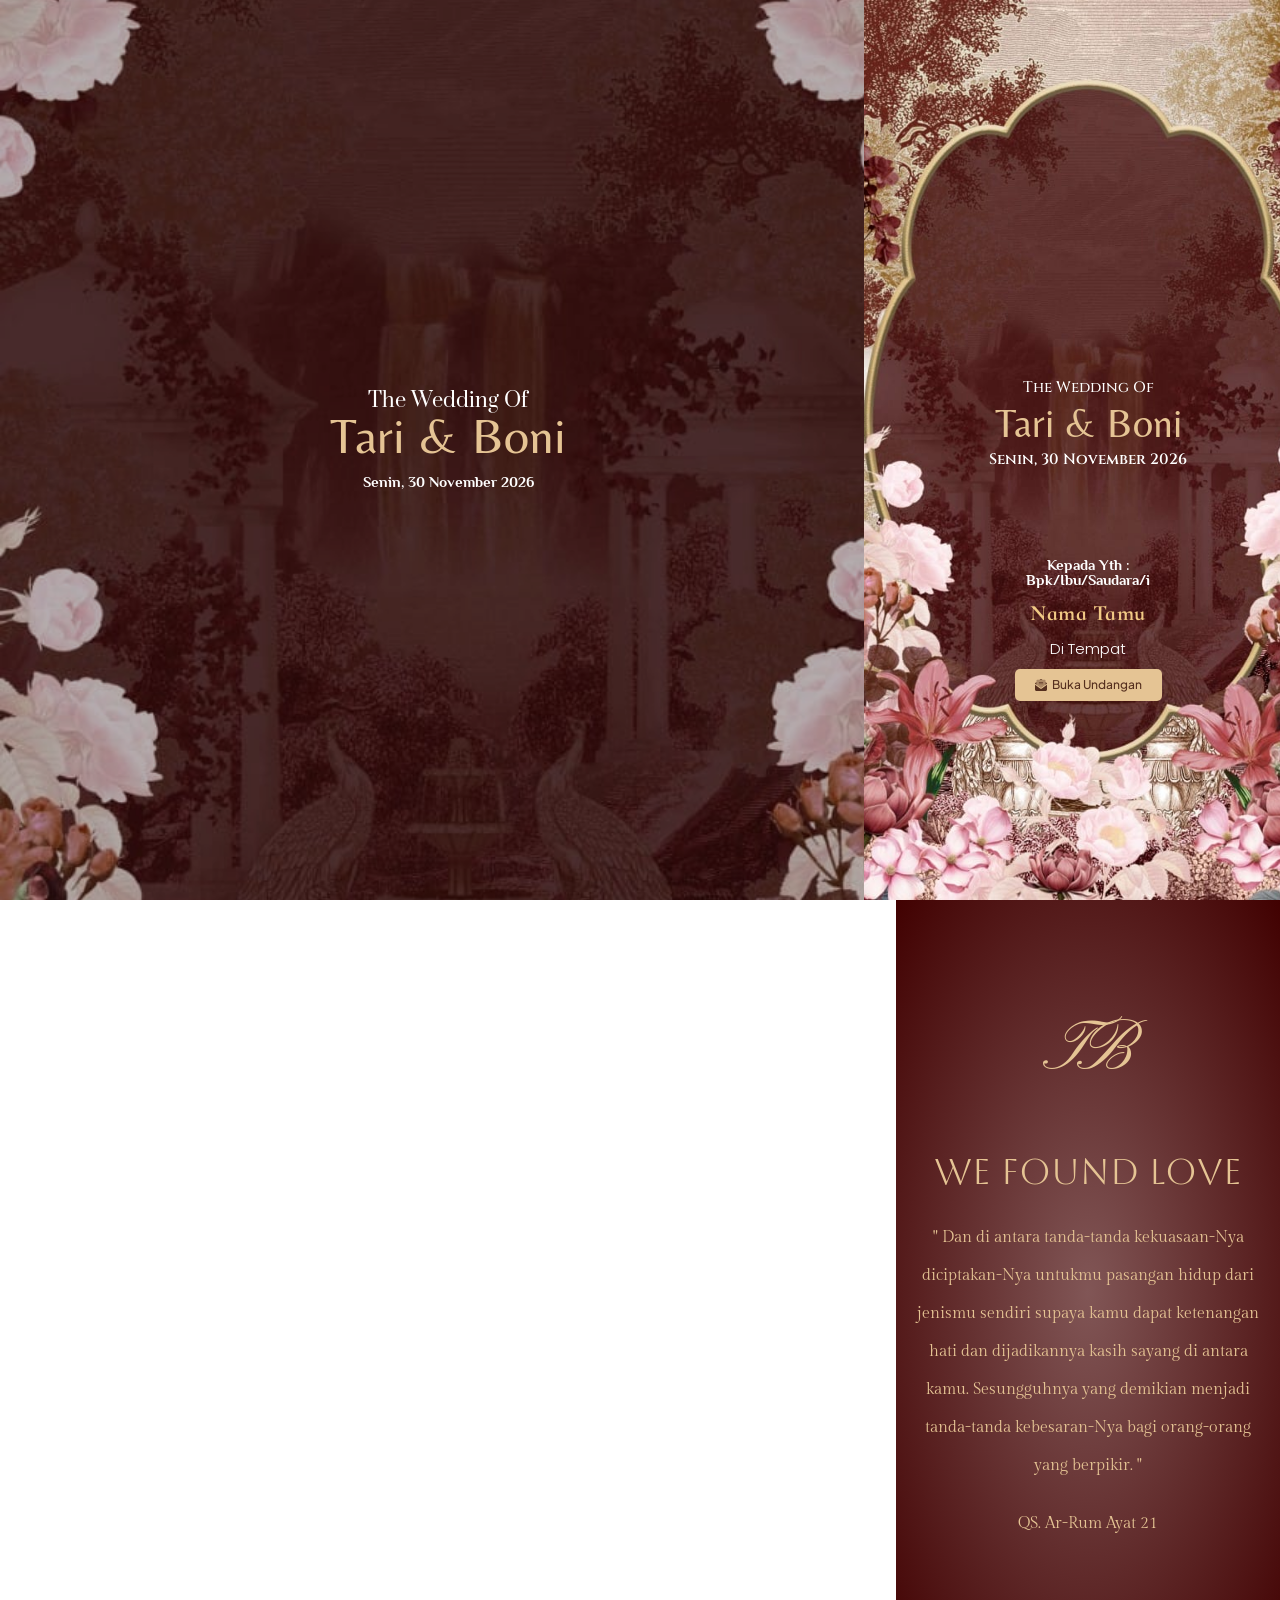
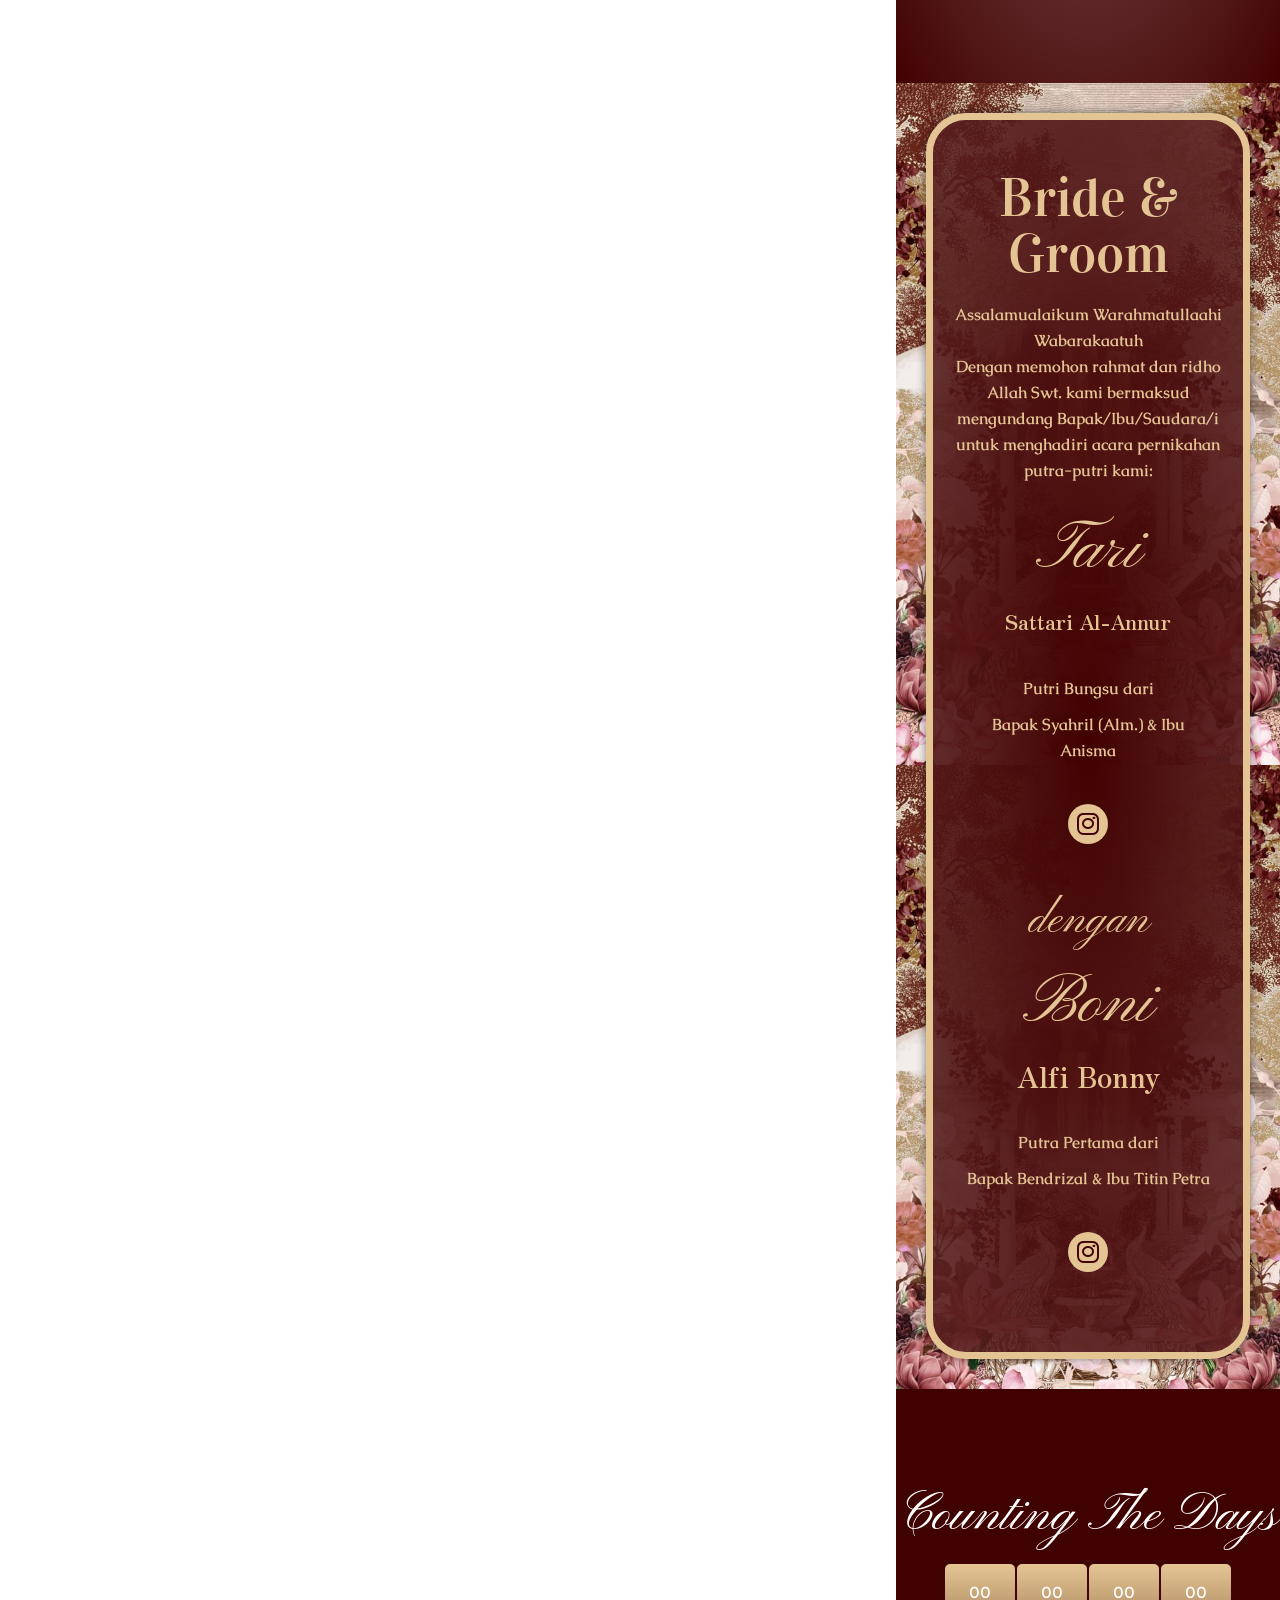
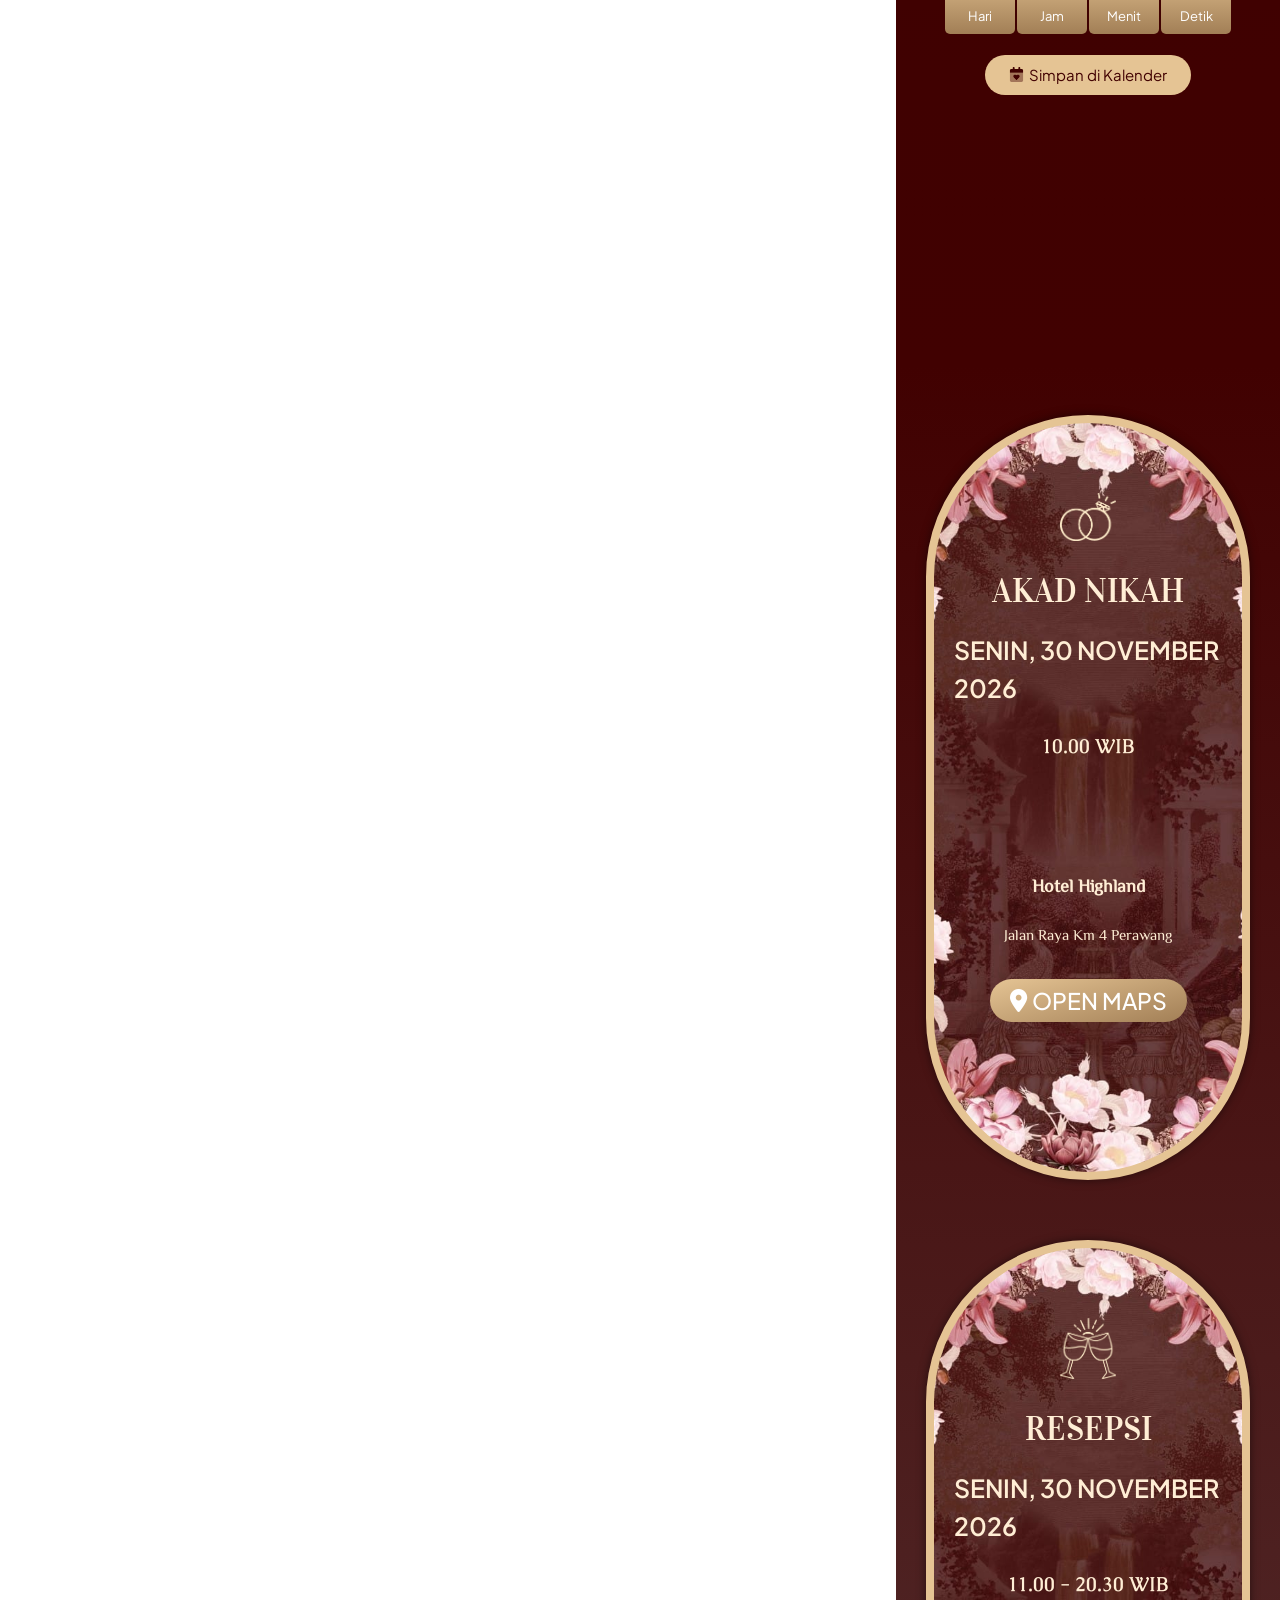
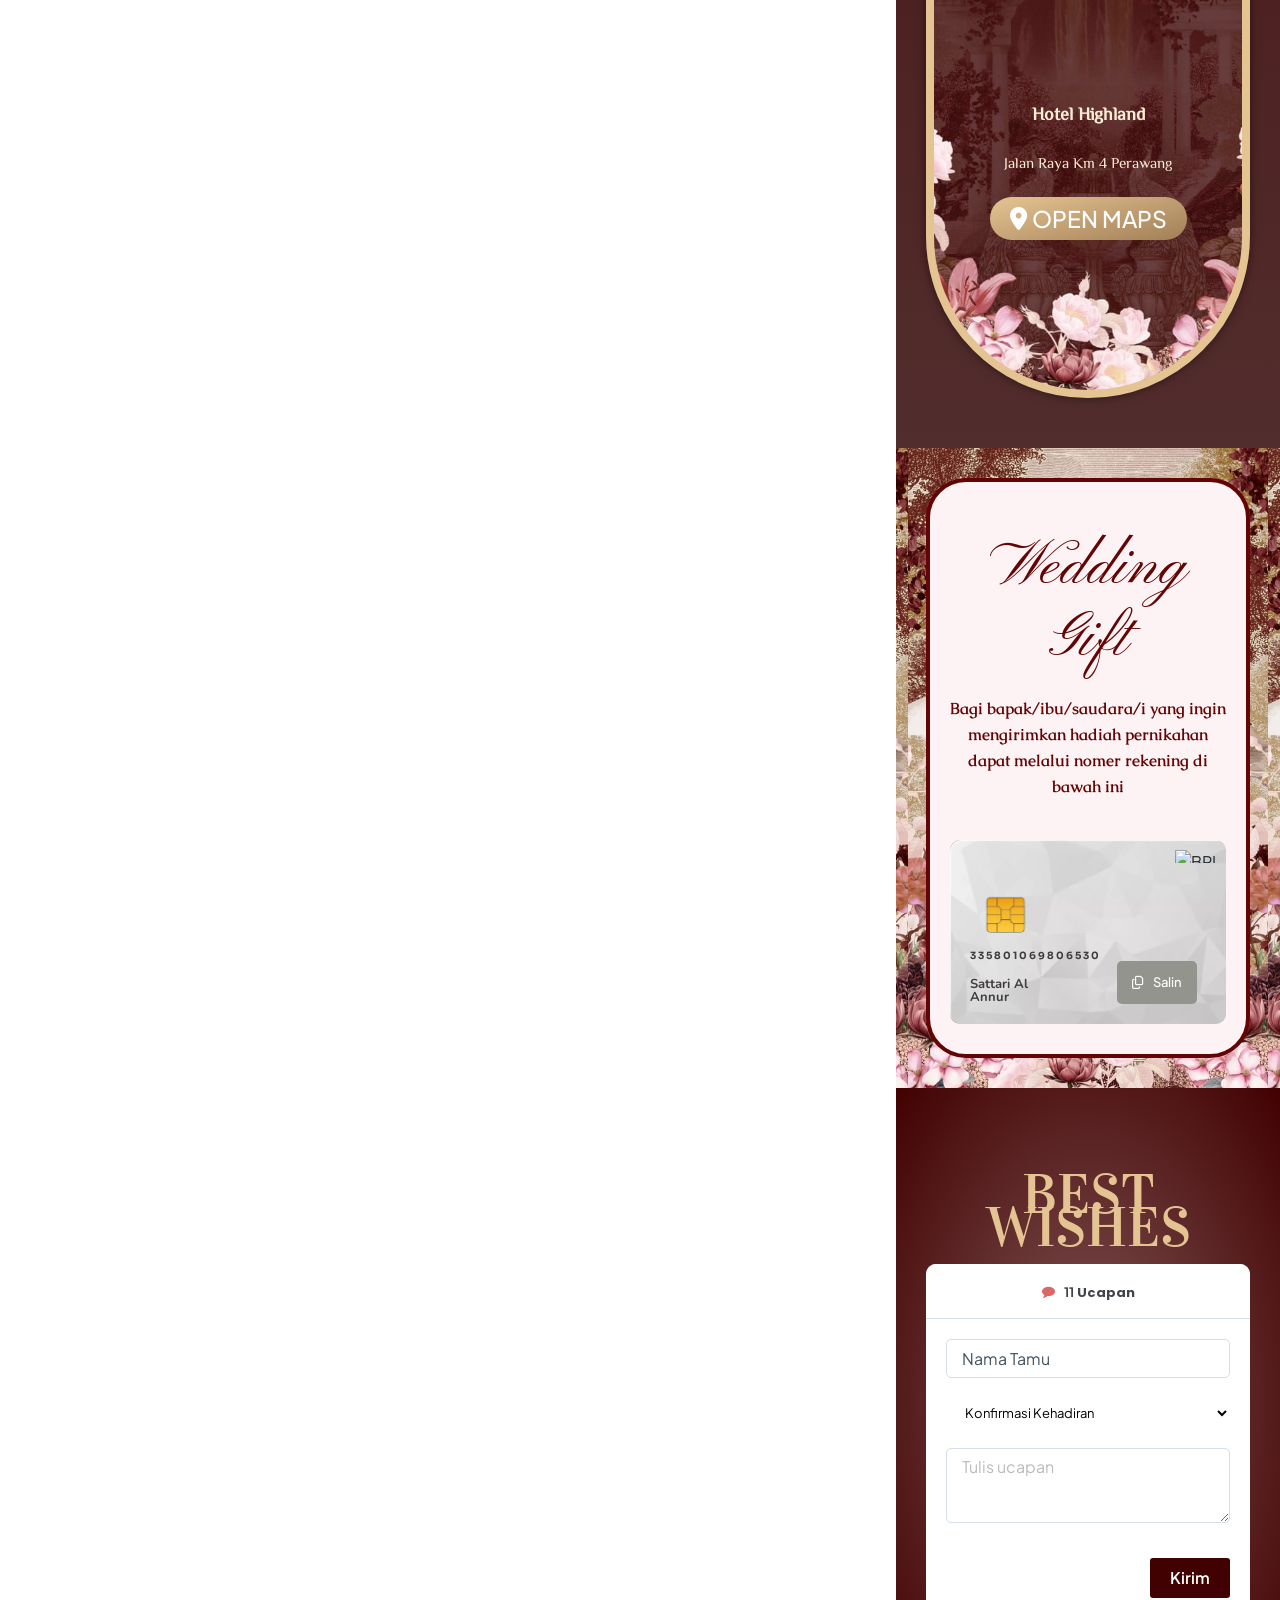
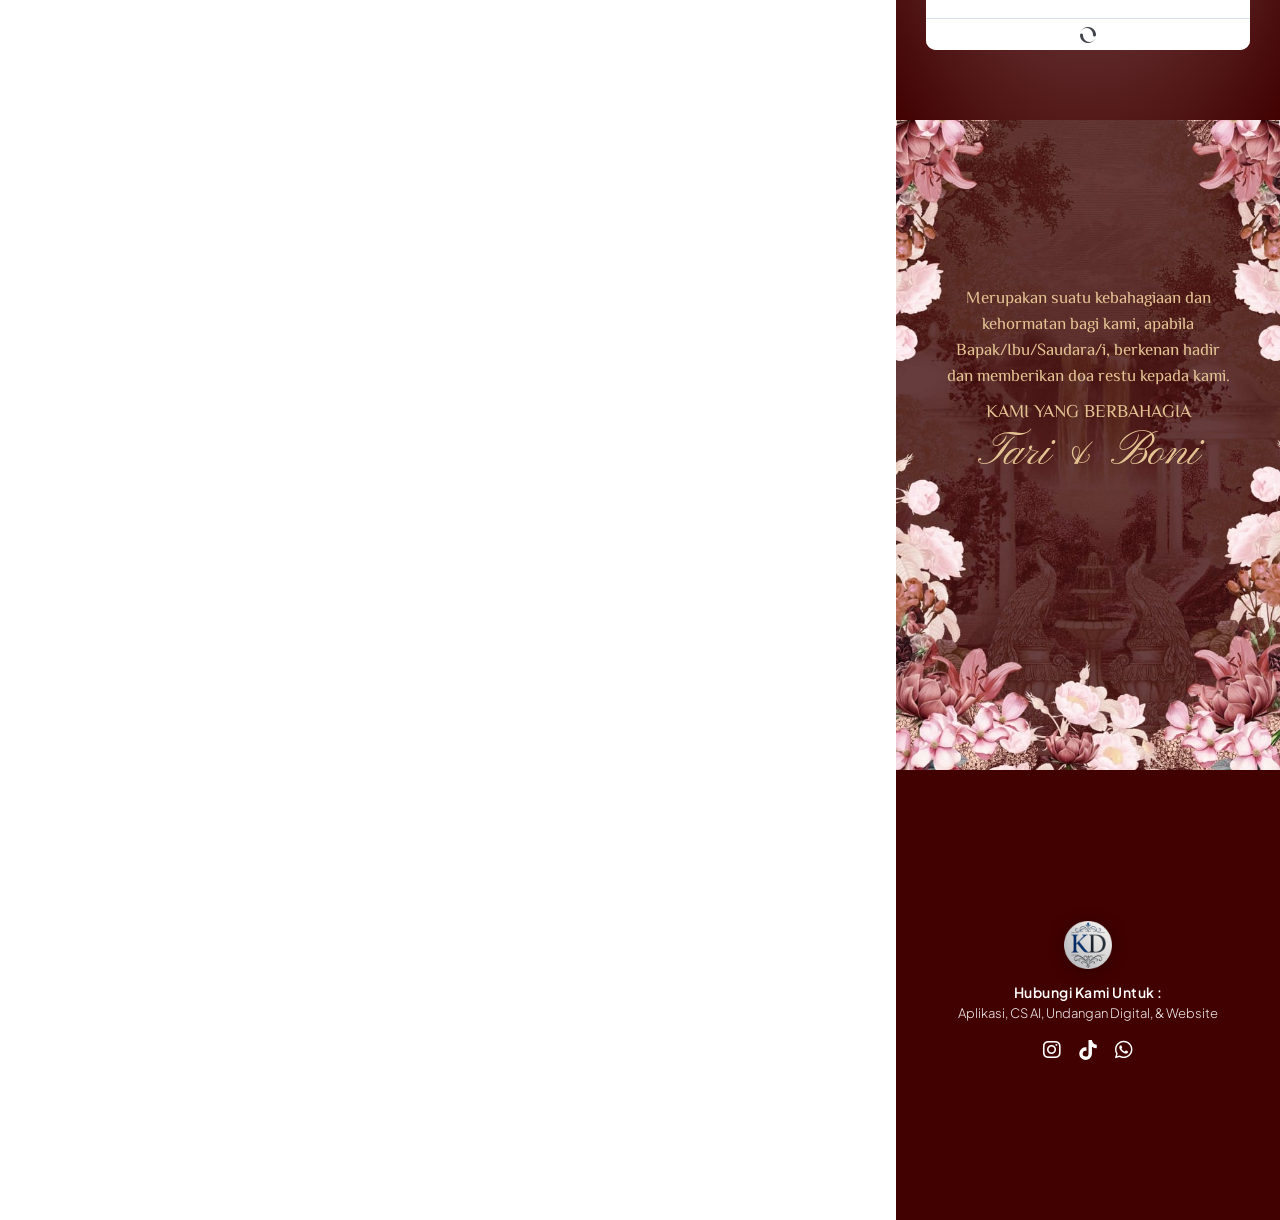
==== commit f26f6e67: "Update background music to Urang Minang Baralek Gadang (start at 0s on open) and initials T & B font" ====
--- a/index.html
+++ b/index.html
@@ -4,7 +4,7 @@
 	<meta charset="UTF-8">
 	<link rel="preconnect" href="https://fonts.googleapis.com">
 	<link rel="preconnect" href="https://fonts.gstatic.com" crossorigin>
-	<link href="https://fonts.googleapis.com/css2?family=Alex+Brush&family=Cinzel:wght@400;600;700&family=Cormorant+Garamond:ital,wght@0,500;0,600;0,700;1,500;1,600&family=Cormorant+Infant:ital,wght@0,400;0,500;0,600;0,700;1,400;1,600;1,700&family=Philosopher:ital,wght@0,400;0,700;1,400;1,700&family=Plus+Jakarta+Sans:ital,wght@0,400;0,500;0,600;0,700;0,800;1,400;1,600&family=Poppins:ital,wght@0,300;0,400;0,500;0,600;0,700;1,300;1,400&family=Prata&family=Roboto:ital,wght@0,400;0,500;0,700;1,400&family=Roboto+Slab:wght@400;600;700&display=swap" rel="stylesheet">
+	<link href="https://fonts.googleapis.com/css2?family=Alex+Brush&family=Cinzel:wght@400;600;700&family=Cormorant+Garamond:ital,wght@0,500;0,600;0,700;1,500;1,600&family=Cormorant+Infant:ital,wght@0,400;0,500;0,600;0,700;1,400;1,600;1,700&family=Philosopher:ital,wght@0,400;0,700;1,400;1,700&family=Plus+Jakarta+Sans:ital,wght@0,400;0,500;0,600;0,700;0,800;1,400;1,600&family=Poppins:ital,wght@0,300;0,400;0,500;0,600;0,700;1,300;1,400&family=Pinyon+Script&family=Prata&family=Roboto:ital,wght@0,400;0,500;0,700;1,400&family=Roboto+Slab:wght@400;600;700&display=swap" rel="stylesheet">
 	<style id="kirimdigi-font-enhancement">
 		.elementor-element-7012925 .elementor-heading-title {
 			font-family: "Philosopher", sans-serif !important;
@@ -36,6 +36,10 @@
 			font-family: "Cormorant Infant", Georgia, serif !important;
 			font-weight: 700 !important;
 			color: #F1CA85 !important;
+		}
+		.elementor-element-4998cfd6 .jet-listing-dynamic-field__content,
+		.elementor-element-16118ac8 .jet-listing-dynamic-field__content {
+			font-family: "Pinyon Script", sans-serif !important;
 		}
 		.kirimdigi-social-icon {
 			display: inline-flex !important;
@@ -1844,7 +1848,7 @@
   var song = document.getElementById("song");
   if (song) {
     try {
-      song.currentTime = 32;
+      song.currentTime = 0;
     } catch(e) {}
   }
   _playAudio();
@@ -1882,11 +1886,6 @@
     if(!ytMusicPlaying) {
         var song = document.getElementById("song");
         if(song) {
-            try {
-                if (song.currentTime < 32) {
-                    song.currentTime = 32;
-                }
-            } catch(e) {}
             var p = song.play();
             if (p !== undefined) {
                 p.catch(function(err){});
@@ -1993,11 +1992,11 @@
 					<div class="e-con-inner">
 				<div class="elementor-element elementor-element-4998cfd6 elementor-widget elementor-widget-jet-listing-dynamic-field" data-id="4998cfd6" data-element_type="widget" data-e-type="widget" data-widget_type="jet-listing-dynamic-field.default">
 				<div class="elementor-widget-container">
-					<div class="jet-listing jet-listing-dynamic-field display-inline"><div class="jet-listing-dynamic-field__inline-wrap"><div class="jet-listing-dynamic-field__content">T</div></div></div>				</div>
+					<div class="jet-listing jet-listing-dynamic-field display-inline"><div class="jet-listing-dynamic-field__inline-wrap"><div class="jet-listing-dynamic-field__content" style="font-family: 'Pinyon Script', sans-serif !important;">T</div></div></div>				</div>
 				</div>
 				<div class="elementor-element elementor-element-16118ac8 elementor-widget elementor-widget-jet-listing-dynamic-field" data-id="16118ac8" data-element_type="widget" data-e-type="widget" data-widget_type="jet-listing-dynamic-field.default">
 				<div class="elementor-widget-container">
-					<div class="jet-listing jet-listing-dynamic-field display-inline"><div class="jet-listing-dynamic-field__inline-wrap"><div class="jet-listing-dynamic-field__content">B</div></div></div>				</div>
+					<div class="jet-listing jet-listing-dynamic-field display-inline"><div class="jet-listing-dynamic-field__inline-wrap"><div class="jet-listing-dynamic-field__content" style="font-family: 'Pinyon Script', sans-serif !important;">B</div></div></div>				</div>
 				</div>
 					</div>
 				</div>
@@ -2515,7 +2514,7 @@
 				<div class="elementor-element elementor-element-1b3694b elementor-view-stacked elementor-fixed elementor-shape-circle elementor-widget elementor-widget-wds_audio" data-id="1b3694b" data-element_type="widget" data-e-type="widget" data-settings="{&quot;_position&quot;:&quot;fixed&quot;}" data-widget_type="wds_audio.default">
 				<div class="elementor-widget-container">
 					<script type="text/javascript">
-var WdsAudio = {"source":"url","audio_link":"ratok-pasaman.mp3","audio_start":"32","audio_end":"","autoplay":false}
+var WdsAudio = {"source":"url","audio_link":"urang-minang-baralek-gadang.mp3","audio_start":"0","audio_end":"","autoplay":false}
 </script>
 
 
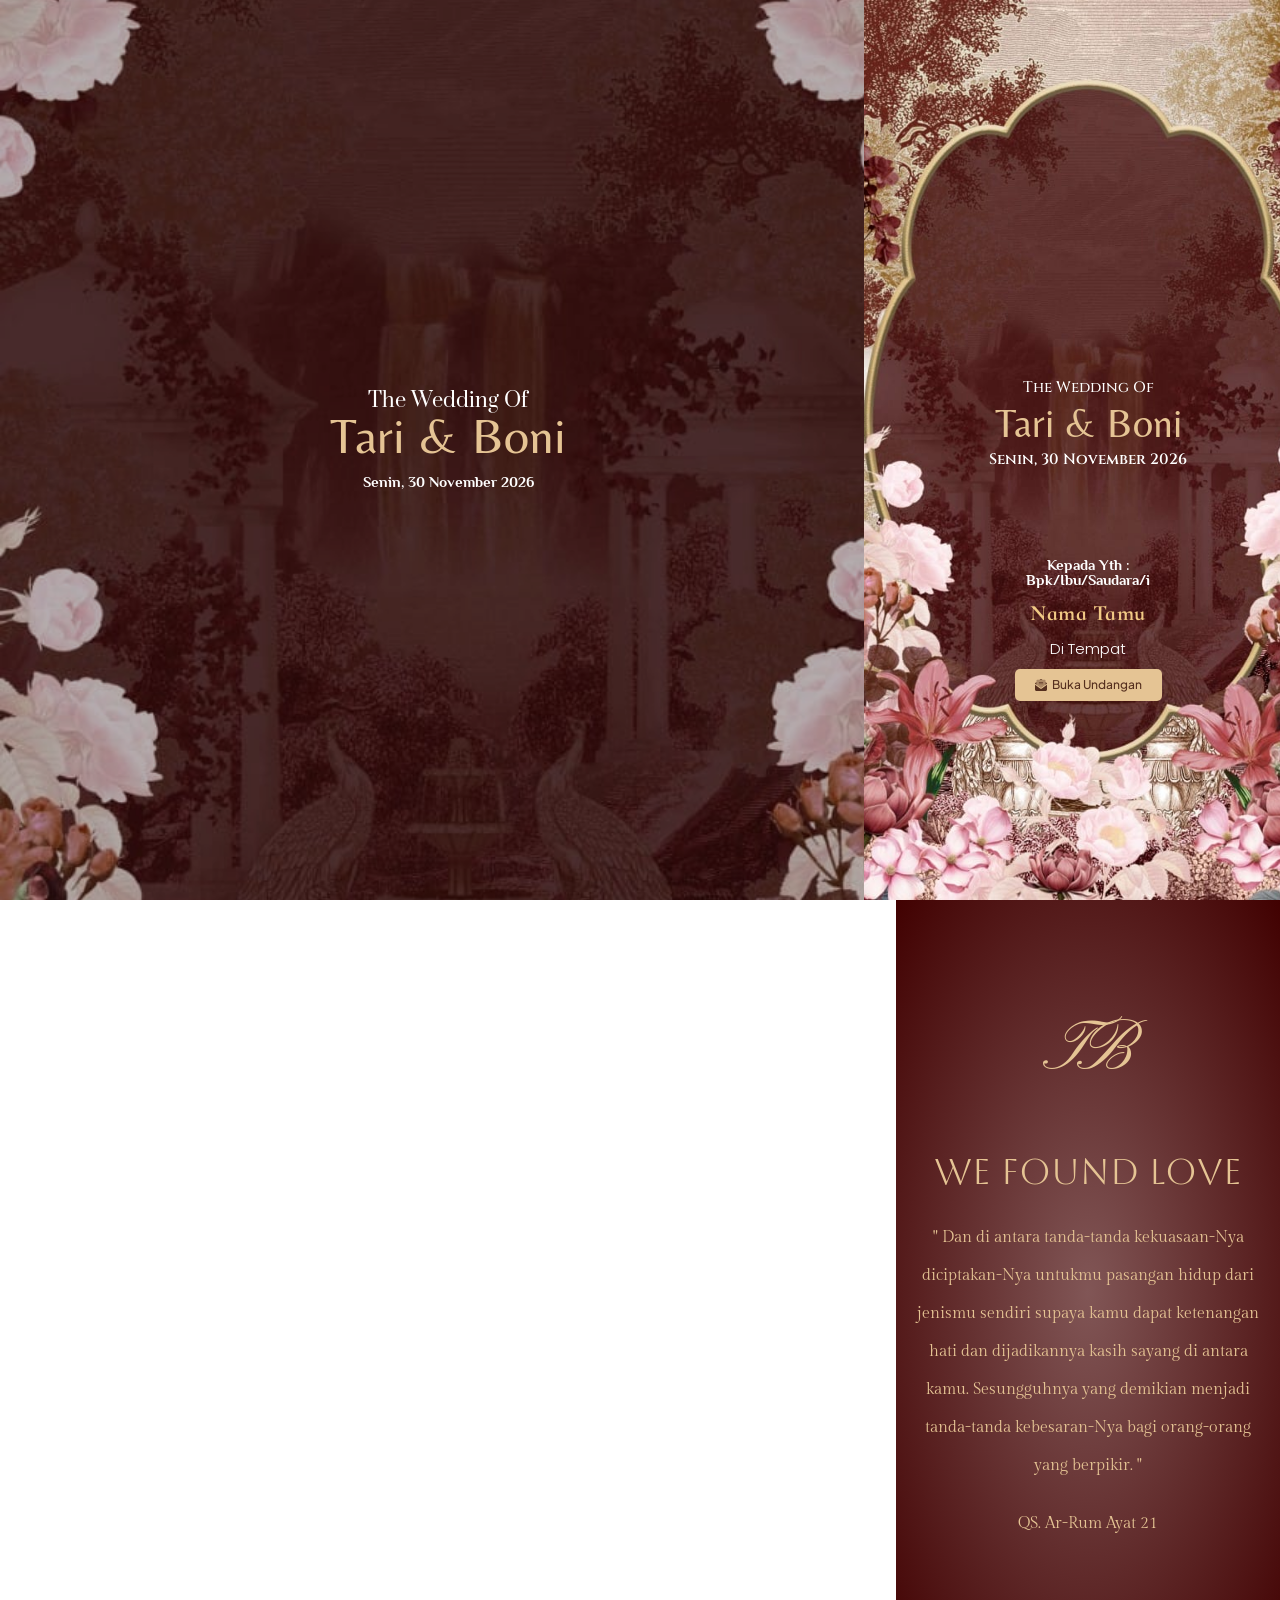
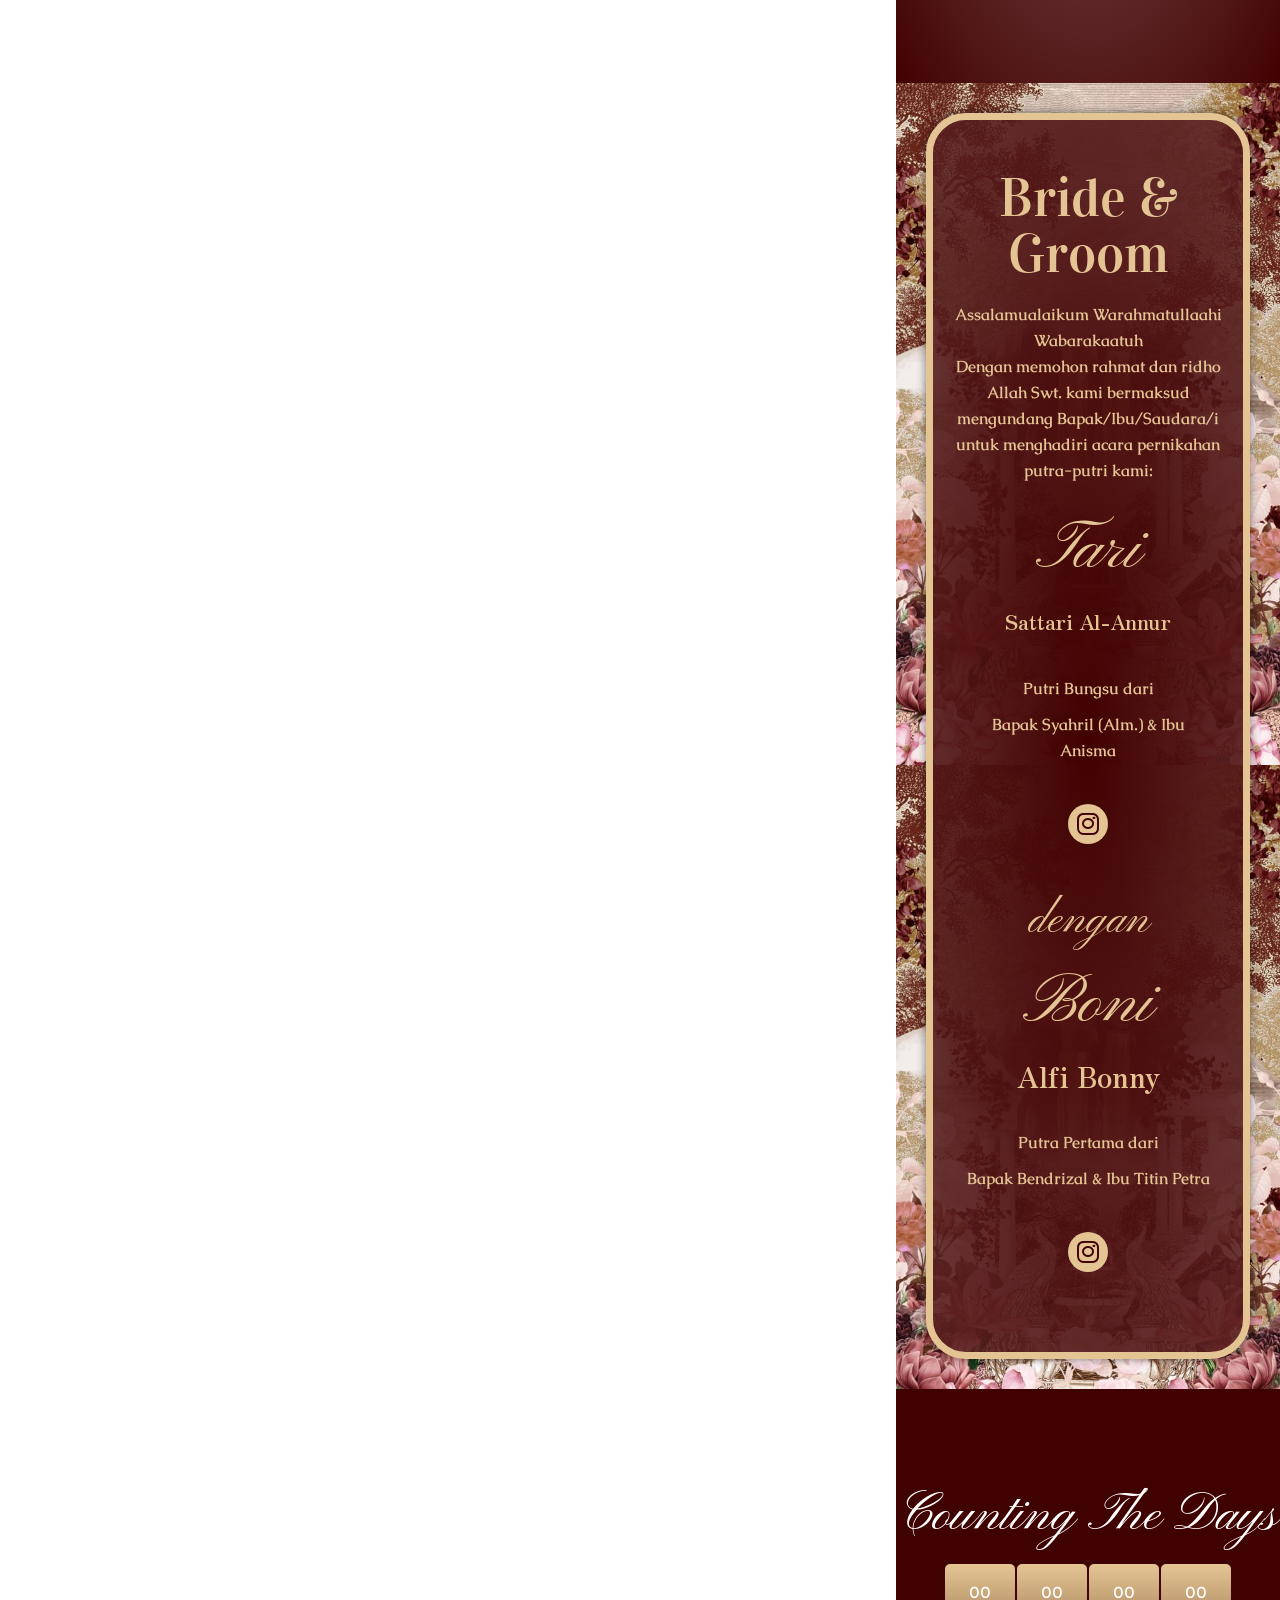
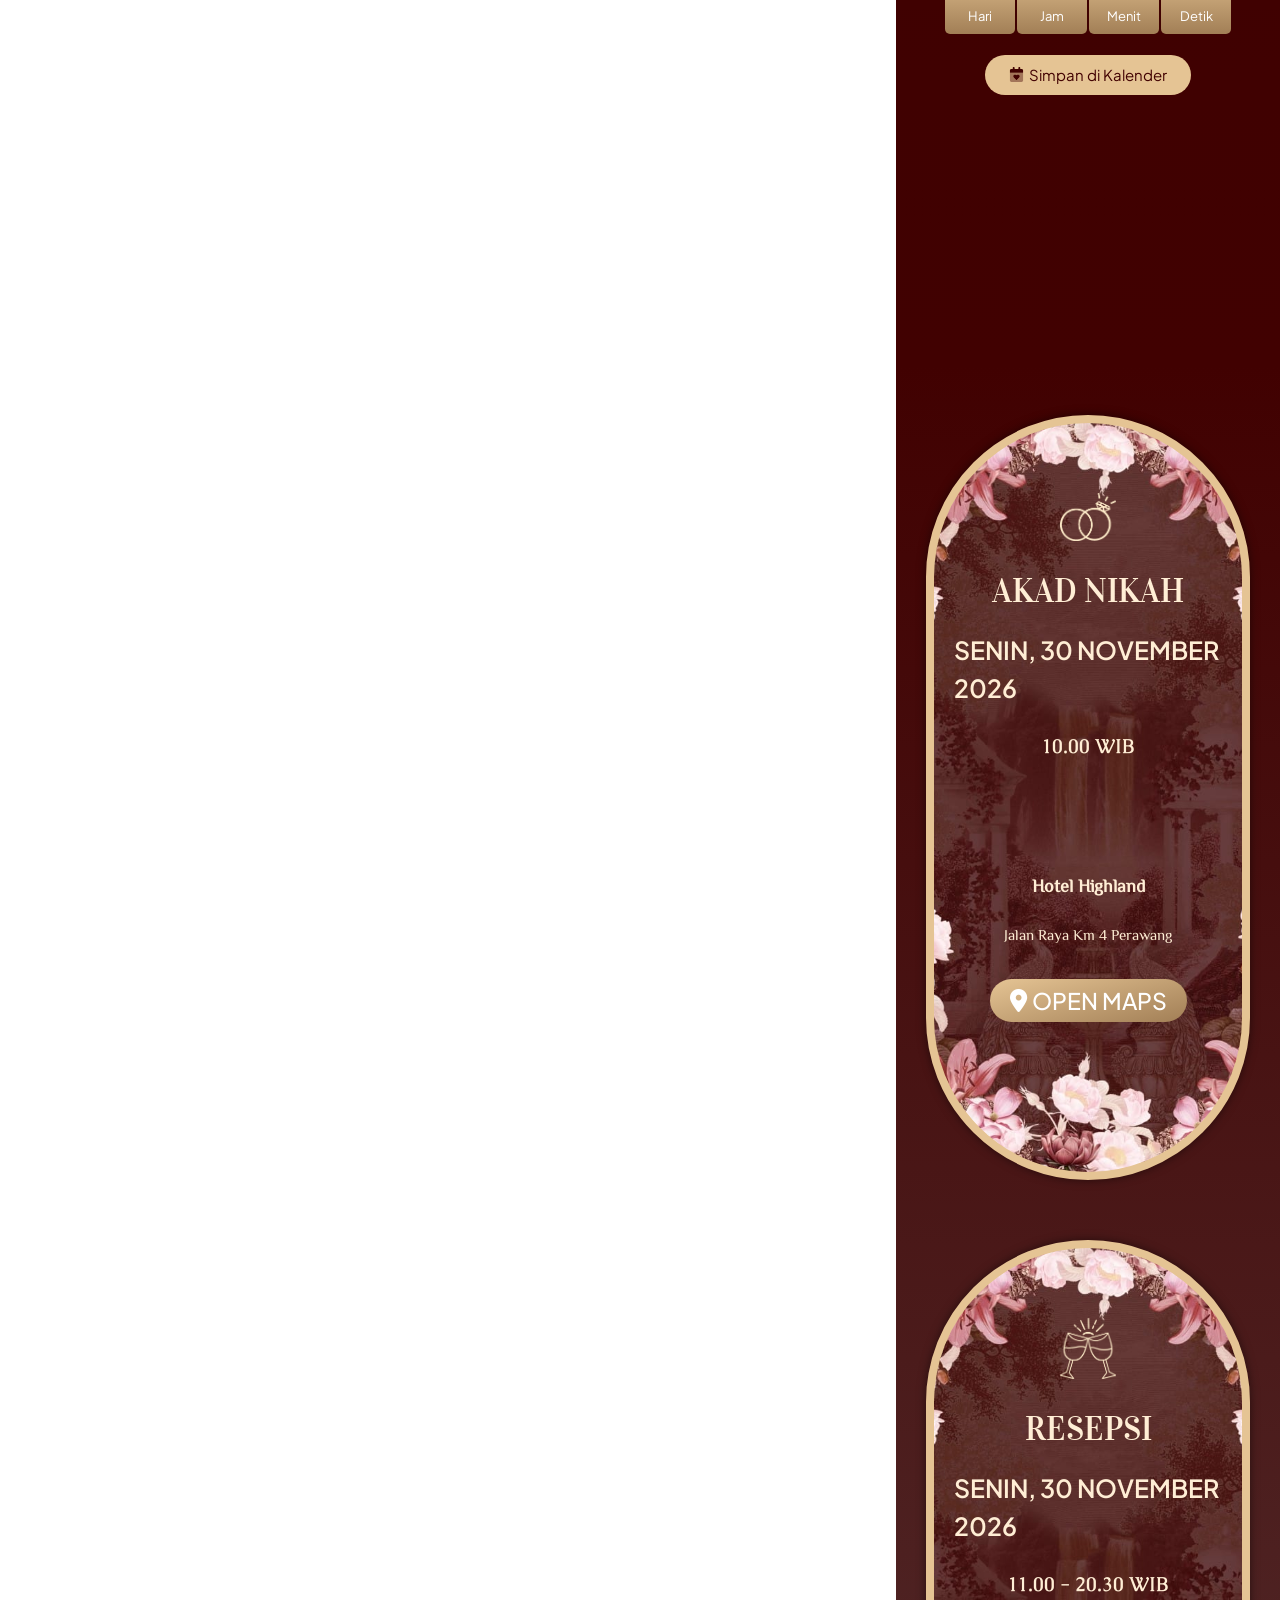
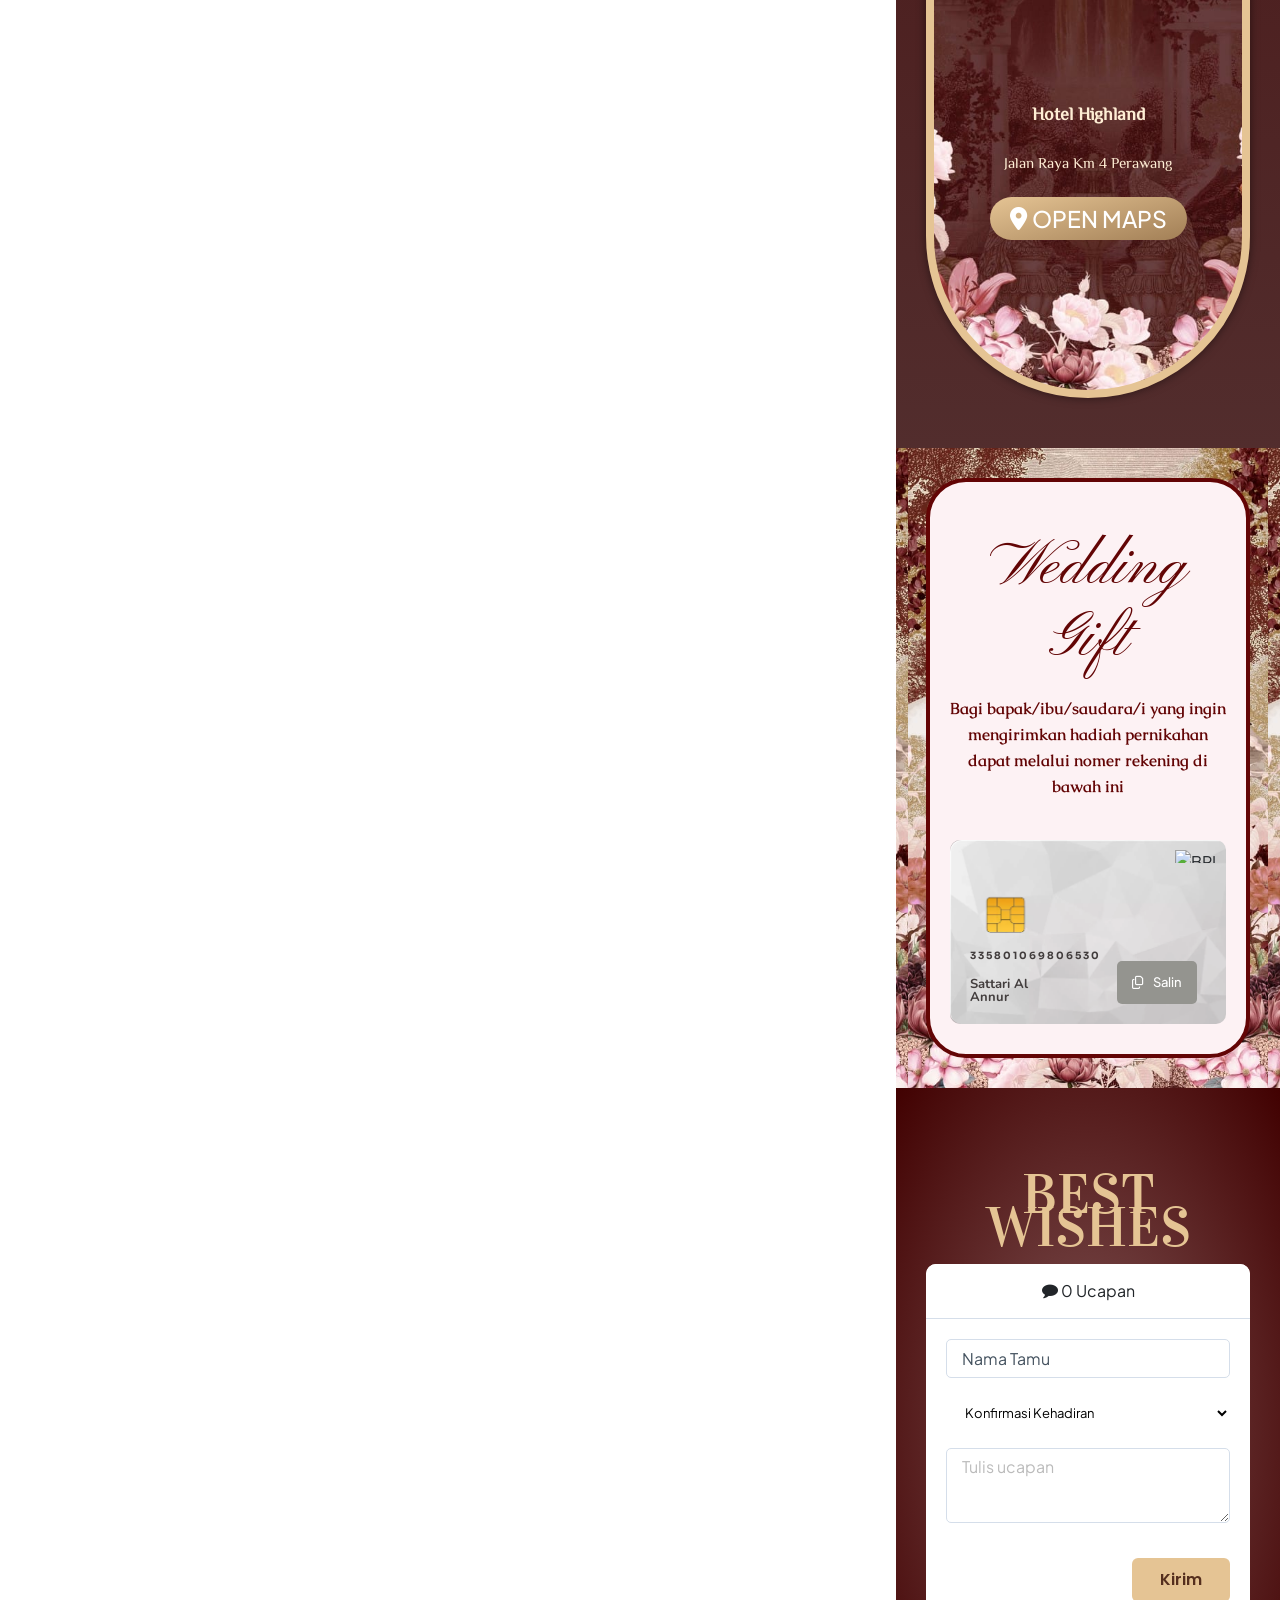
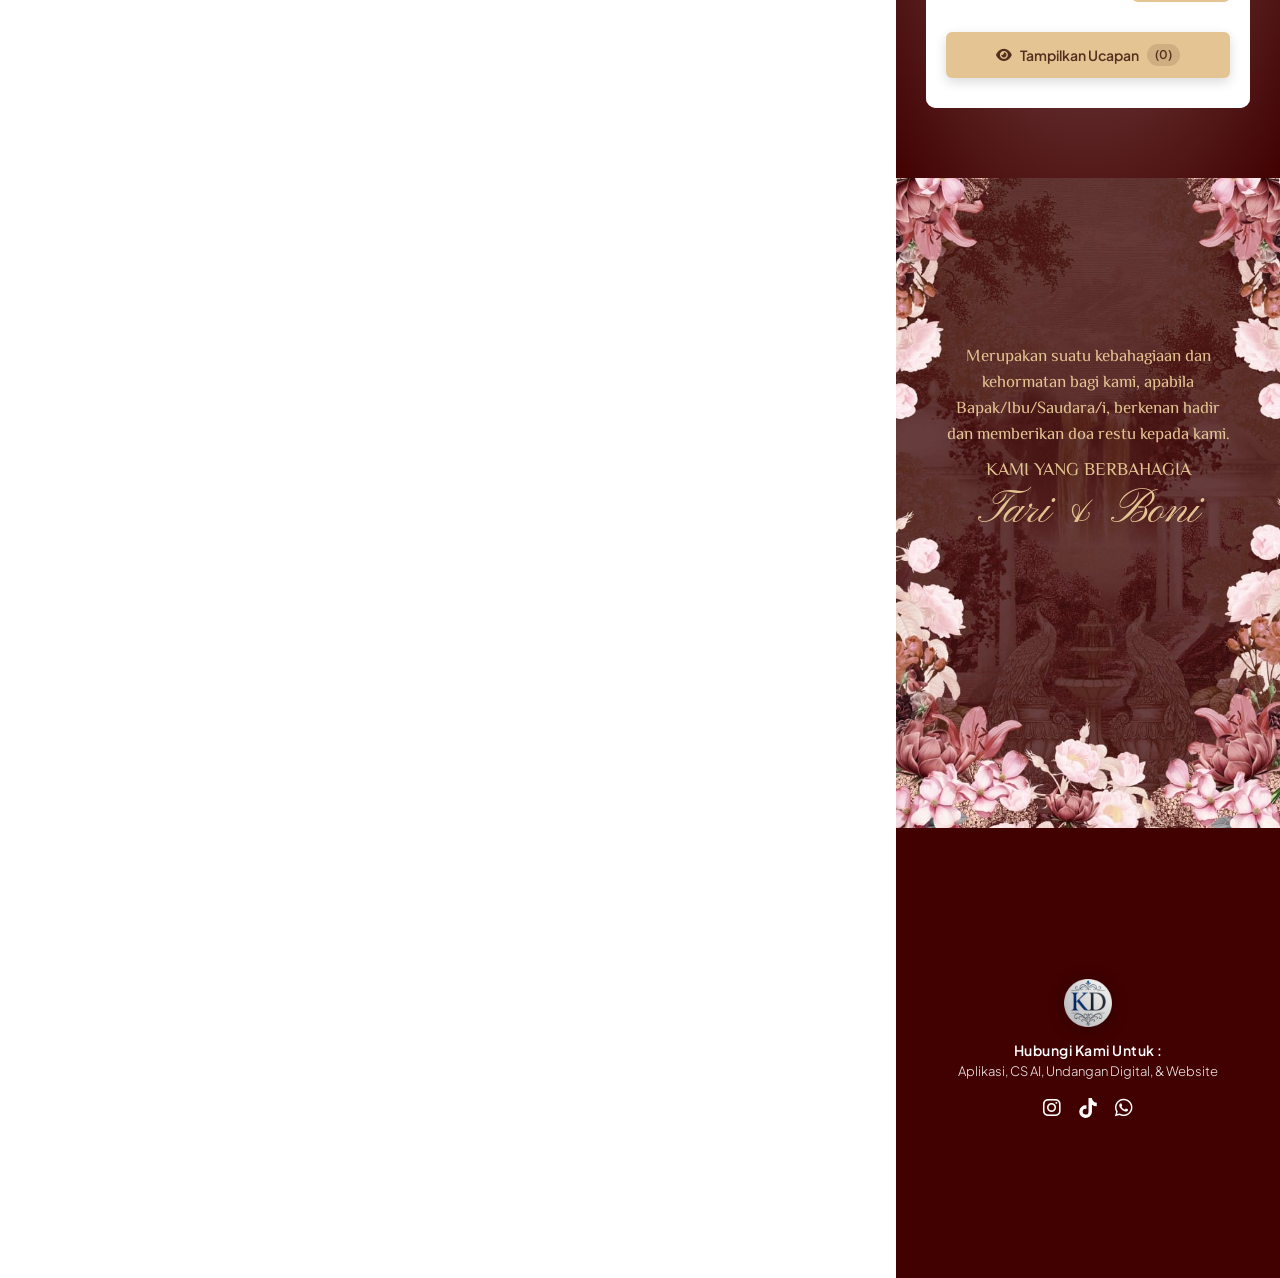
==== commit 96511fc5: "feat: integrasi RSVP Google Sheets, auto-hide jumlah tamu, dan loading spinner ucapan" ====
--- a/index.html
+++ b/index.html
@@ -41,6 +41,171 @@
 		.elementor-element-16118ac8 .jet-listing-dynamic-field__content {
 			font-family: "Pinyon Script", sans-serif !important;
 		}
+		@keyframes spin-ucapan {
+			0% { transform: rotate(0deg); }
+			100% { transform: rotate(360deg); }
+		}
+		.ucapan-spinner {
+			display: inline-block !important;
+			width: 34px !important;
+			height: 34px !important;
+			border: 3.5px solid rgba(229, 196, 148, 0.3) !important;
+			border-top-color: #552F1E !important;
+			border-radius: 50% !important;
+			animation: spin-ucapan 0.8s linear infinite !important;
+		}
+		.saic-wrapper ul.saic-container-comments,
+		#saic-container-comment-5872 {
+			display: block !important;
+			visibility: visible !important;
+			opacity: 1 !important;
+			padding: 0 !important;
+			margin: 10px 0 !important;
+			list-style: none !important;
+		}
+		#saic-wrap-comment-5872,
+		#saic-wrap-form-5872,
+		#commentform-5872,
+		.saic-wrap-comments,
+		.saic-wrap-form {
+			display: block !important;
+			visibility: visible !important;
+			opacity: 1 !important;
+		}
+		.saic-wrap-link a,
+		#saic-link-5872 {
+			cursor: default !important;
+			pointer-events: none !important;
+			text-decoration: none !important;
+		}
+		.btn-toggle-ucapan {
+			display: inline-flex !important;
+			align-items: center !important;
+			justify-content: center !important;
+			gap: 8px !important;
+			width: 100% !important;
+			max-width: 300px !important;
+			margin: 15px auto 0 auto !important;
+			padding: 12px 24px !important;
+			font-family: 'Poppins', sans-serif !important;
+			font-size: 14px !important;
+			font-weight: 600 !important;
+			color: #552F1E !important;
+			background: #E5C494 !important;
+			background-color: #E5C494 !important;
+			border: none !important;
+			border-radius: 6px !important;
+			cursor: pointer !important;
+			transition: all 0.3s ease !important;
+			box-shadow: 0 4px 12px rgba(0,0,0,0.15) !important;
+			text-transform: none !important;
+		}
+		.btn-toggle-ucapan:hover {
+			background: #d4b07c !important;
+			background-color: #d4b07c !important;
+			transform: translateY(-2px) !important;
+			box-shadow: 0 6px 16px rgba(0,0,0,0.2) !important;
+		}
+		#submit-5872 {
+			background: #E5C494 !important;
+			background-color: #E5C494 !important;
+			color: #552F1E !important;
+			font-family: 'Poppins', sans-serif !important;
+			font-weight: 600 !important;
+			border-radius: 6px !important;
+			padding: 10px 28px !important;
+			border: none !important;
+			cursor: pointer !important;
+			transition: all 0.3s ease !important;
+		}
+		#submit-5872:hover {
+			background: #d4b07c !important;
+			background-color: #d4b07c !important;
+			transform: translateY(-2px) !important;
+		}
+		.ucapan-item-card {
+			background: #FFFFFF !important;
+			border-radius: 12px !important;
+			padding: 16px 20px !important;
+			margin-bottom: 14px !important;
+			box-shadow: 0 3px 12px rgba(0,0,0,0.06) !important;
+			border: 1px solid rgba(229, 196, 148, 0.45) !important;
+			list-style: none !important;
+			text-align: left !important;
+			transition: transform 0.2s ease !important;
+		}
+		.ucapan-item-card:hover {
+			transform: translateY(-2px) !important;
+			border-color: #E5C494 !important;
+		}
+		.ucapan-header {
+			display: flex !important;
+			justify-content: space-between !important;
+			align-items: center !important;
+			flex-wrap: wrap !important;
+			gap: 8px !important;
+			margin-bottom: 6px !important;
+		}
+		.ucapan-author {
+			font-family: 'Poppins', sans-serif !important;
+			font-weight: 700 !important;
+			font-size: 15px !important;
+			color: #410101 !important;
+		}
+		.ucapan-badges {
+			display: flex !important;
+			align-items: center !important;
+			gap: 6px !important;
+		}
+		.ucapan-badge-hadir {
+			background: #E8F5E9 !important;
+			color: #2E7D32 !important;
+			font-size: 11px !important;
+			font-weight: 600 !important;
+			padding: 3px 10px !important;
+			border-radius: 20px !important;
+			font-family: 'Poppins', sans-serif !important;
+		}
+		.ucapan-badge-tidakhadir {
+			background: #FFEBEE !important;
+			color: #C62828 !important;
+			font-size: 11px !important;
+			font-weight: 600 !important;
+			padding: 3px 10px !important;
+			border-radius: 20px !important;
+			font-family: 'Poppins', sans-serif !important;
+		}
+		.ucapan-badge-ragu {
+			background: #FFF8E1 !important;
+			color: #F57F17 !important;
+			font-size: 11px !important;
+			font-weight: 600 !important;
+			padding: 3px 10px !important;
+			border-radius: 20px !important;
+			font-family: 'Poppins', sans-serif !important;
+		}
+		.ucapan-badge-jumlah {
+			background: #F5EFEB !important;
+			color: #552F1E !important;
+			font-size: 11px !important;
+			font-weight: 600 !important;
+			padding: 3px 8px !important;
+			border-radius: 20px !important;
+			font-family: 'Poppins', sans-serif !important;
+		}
+		.ucapan-time {
+			font-size: 11px !important;
+			color: #888888 !important;
+			margin-bottom: 8px !important;
+			font-family: 'Poppins', sans-serif !important;
+		}
+		.ucapan-body {
+			font-family: 'Poppins', sans-serif !important;
+			font-size: 13.5px !important;
+			line-height: 1.6 !important;
+			color: #333333 !important;
+			word-break: break-word !important;
+		}
 		.kirimdigi-social-icon {
 			display: inline-flex !important;
 			align-items: center !important;
@@ -65,12 +230,12 @@
 
 <!-- Optimasi Mesin Pencari oleh Rank Math - https://rankmath.com/ -->
 <title>Tari ❤ Boni</title>
-<meta name="description" content="Hadiri acara pernikahan Tari &amp; Boni. Pada hari Senin, 30 November 2026 Ya??">
+<meta name="description" content="Hadiri acara pernikahan Tari &amp; Boni. Pada hari Senin, 30 November 2026 Ya😊">
 <meta name="robots" content="nofollow, noindex">
 <meta property="og:locale" content="id_ID">
 <meta property="og:type" content="article">
 <meta property="og:title" content="Tari ❤ Boni">
-<meta property="og:description" content="Hadiri acara pernikahan Tari &amp; Boni. Pada hari Senin, 30 November 2026 Ya??">
+<meta property="og:description" content="Hadiri acara pernikahan Tari &amp; Boni. Pada hari Senin, 30 November 2026 Ya😊">
 <meta property="og:url" content="https://invitimo.my.id/minimotion-02/">
 <meta property="og:site_name" content="Digital Wedding Invitation">
 <meta property="article:section" content="Undangan Pernikahan">
@@ -85,13 +250,13 @@
 <meta property="article:modified_time" content="2025-06-10T13:02:45+07:00">
 <meta name="twitter:card" content="summary_large_image">
 <meta name="twitter:title" content="Tari ❤ Boni">
-<meta name="twitter:description" content="Hadiri acara pernikahan Tari &amp; Boni. Pada hari Senin, 30 November 2026 Ya??">
+<meta name="twitter:description" content="Hadiri acara pernikahan Tari &amp; Boni. Pada hari Senin, 30 November 2026 Ya😊">
 <meta name="twitter:image" content="https://i.pinimg.com/736x/71/ed/a5/71eda5bc6f134b91f856f8c9981d9e1f.jpg">
 <meta name="twitter:label1" content="Ditulis oleh">
 <meta name="twitter:data1" content="kekondangan">
 <meta name="twitter:label2" content="Waktunya membaca">
 <meta name="twitter:data2" content="Kurang dari semenit">
-<script type="application/ld+json" class="rank-math-schema">{"@context":"https://schema.org","@graph":[{"@type":["Person","Organization"],"@id":"https://invitimo.my.id/#person","name":"Digital Wedding Invitation"},{"@type":"WebSite","@id":"https://invitimo.my.id/#website","url":"https://invitimo.my.id","name":"Digital Wedding Invitation","publisher":{"@id":"https://invitimo.my.id/#person"},"inLanguage":"id"},{"@type":"ImageObject","@id":"https://i.pinimg.com/736x/71/ed/a5/71eda5bc6f134b91f856f8c9981d9e1f.jpg","url":"https://i.pinimg.com/736x/71/ed/a5/71eda5bc6f134b91f856f8c9981d9e1f.jpg","width":"1000","height":"1000","inLanguage":"id"},{"@type":"WebPage","@id":"https://invitimo.my.id/minimotion-02/#webpage","url":"https://invitimo.my.id/minimotion-02/","name":"The Wedding of Tari &amp; Boni","datePublished":"2024-09-04T17:15:02+07:00","dateModified":"2025-06-10T13:02:45+07:00","isPartOf":{"@id":"https://invitimo.my.id/#website"},"primaryImageOfPage":{"@id":"https://i.pinimg.com/736x/71/ed/a5/71eda5bc6f134b91f856f8c9981d9e1f.jpg"},"inLanguage":"id"},{"@type":"Person","@id":"https://invitimo.my.id/author/kekondangan/","name":"kekondangan","url":"https://invitimo.my.id/author/kekondangan/","image":{"@type":"ImageObject","@id":"https://secure.gravatar.com/avatar/060e39ec4af00465f8073937f959c683679de852fa3f70bc7729038ad7bef04e?s=96&amp;d=mm&amp;r=g","url":"https://secure.gravatar.com/avatar/060e39ec4af00465f8073937f959c683679de852fa3f70bc7729038ad7bef04e?s=96&amp;d=mm&amp;r=g","caption":"kekondangan","inLanguage":"id"},"sameAs":["http://hi.kekondangan.id"]},{"@type":"BlogPosting","headline":"The Wedding of Tari &amp; Boni","datePublished":"2024-09-04T17:15:02+07:00","dateModified":"2025-06-10T13:02:45+07:00","articleSection":"Undangan Pernikahan","author":{"@id":"https://invitimo.my.id/author/kekondangan/","name":"kekondangan"},"publisher":{"@id":"https://invitimo.my.id/#person"},"description":"Hadiri acara pernikahan Tari &amp; Boni. Pada hari Senin, 30 November 2026 Ya??","name":"The Wedding of Tari &amp; Boni","@id":"https://invitimo.my.id/minimotion-02/#richSnippet","isPartOf":{"@id":"https://invitimo.my.id/minimotion-02/#webpage"},"image":{"@id":"https://i.pinimg.com/736x/71/ed/a5/71eda5bc6f134b91f856f8c9981d9e1f.jpg"},"inLanguage":"id","mainEntityOfPage":{"@id":"https://invitimo.my.id/minimotion-02/#webpage"}}]}</script>
+<script type="application/ld+json" class="rank-math-schema">{"@context":"https://schema.org","@graph":[{"@type":["Person","Organization"],"@id":"https://invitimo.my.id/#person","name":"Digital Wedding Invitation"},{"@type":"WebSite","@id":"https://invitimo.my.id/#website","url":"https://invitimo.my.id","name":"Digital Wedding Invitation","publisher":{"@id":"https://invitimo.my.id/#person"},"inLanguage":"id"},{"@type":"ImageObject","@id":"https://i.pinimg.com/736x/71/ed/a5/71eda5bc6f134b91f856f8c9981d9e1f.jpg","url":"https://i.pinimg.com/736x/71/ed/a5/71eda5bc6f134b91f856f8c9981d9e1f.jpg","width":"1000","height":"1000","inLanguage":"id"},{"@type":"WebPage","@id":"https://invitimo.my.id/minimotion-02/#webpage","url":"https://invitimo.my.id/minimotion-02/","name":"The Wedding of Tari &amp; Boni","datePublished":"2024-09-04T17:15:02+07:00","dateModified":"2025-06-10T13:02:45+07:00","isPartOf":{"@id":"https://invitimo.my.id/#website"},"primaryImageOfPage":{"@id":"https://i.pinimg.com/736x/71/ed/a5/71eda5bc6f134b91f856f8c9981d9e1f.jpg"},"inLanguage":"id"},{"@type":"Person","@id":"https://invitimo.my.id/author/kekondangan/","name":"kekondangan","url":"https://invitimo.my.id/author/kekondangan/","image":{"@type":"ImageObject","@id":"https://secure.gravatar.com/avatar/060e39ec4af00465f8073937f959c683679de852fa3f70bc7729038ad7bef04e?s=96&amp;d=mm&amp;r=g","url":"https://secure.gravatar.com/avatar/060e39ec4af00465f8073937f959c683679de852fa3f70bc7729038ad7bef04e?s=96&amp;d=mm&amp;r=g","caption":"kekondangan","inLanguage":"id"},"sameAs":["http://hi.kekondangan.id"]},{"@type":"BlogPosting","headline":"The Wedding of Tari &amp; Boni","datePublished":"2024-09-04T17:15:02+07:00","dateModified":"2025-06-10T13:02:45+07:00","articleSection":"Undangan Pernikahan","author":{"@id":"https://invitimo.my.id/author/kekondangan/","name":"kekondangan"},"publisher":{"@id":"https://invitimo.my.id/#person"},"description":"Hadiri acara pernikahan Tari &amp; Boni. Pada hari Senin, 30 November 2026 Ya😊","name":"The Wedding of Tari &amp; Boni","@id":"https://invitimo.my.id/minimotion-02/#richSnippet","isPartOf":{"@id":"https://invitimo.my.id/minimotion-02/#webpage"},"image":{"@id":"https://i.pinimg.com/736x/71/ed/a5/71eda5bc6f134b91f856f8c9981d9e1f.jpg"},"inLanguage":"id","mainEntityOfPage":{"@id":"https://invitimo.my.id/minimotion-02/#webpage"}}]}</script>
 <!-- /Plugin WordPress Rank Math SEO -->
 
 <link rel='dns-prefetch' href='//hi.kekondangan.id'>
@@ -2351,16 +2516,17 @@
 				<div class="elementor-widget-container">
 					<div class="saic-wrapper"><div class="saic-wrapper saic-default saic-border saic-full " style="overflow: hidden;">
 
-	<div class="saic-wrap-link">
-
-		<a href="#?post_id=5872&#038;comments=11&#038;get=500&#038;order=DESC" id="saic-link-5872" class="saic-link saic-icon-link saic-icon-link-true auto-load-true">
+		<div class="saic-wrap-link">
+
+		<div id="saic-link-5872" class="saic-link saic-icon-link saic-icon-link-true" style="cursor: default; pointer-events: none; text-decoration: none;">
 			<i class="saico-comment"></i>
-			<span>11</span>
-			Ucapan		</a>
+			<span>0</span>
+			Ucapan
+		</div>
 
 	</div>
 
-	<div id="saic-wrap-comment-5872" class="saic-wrap-comments" style="display: none;" data-id="5872">
+	<div id="saic-wrap-comment-5872" class="saic-wrap-comments" style="display: block;" data-id="5872">
 
 		<div id="saic-wrap-form-5872" class="saic-wrap-form saic-clearfix">
 
@@ -2413,6 +2579,7 @@
 						</div>
 
 					</form>
+						<div class="saic-wrap-toggle-ucapan" style="text-align: center; margin-top: 15px; margin-bottom: 10px;"><button type="button" id="btn-toggle-ucapan" class="btn-toggle-ucapan"><i class="fas fa-eye" id="toggle-ucapan-icon"></i> <span id="toggle-ucapan-text">Tampilkan Ucapan</span> <span id="toggle-ucapan-count" style="background: rgba(85,47,30,0.15); padding: 2px 8px; border-radius: 12px; font-size: 12px;">(0)</span></button></div>
 
 				</div>
 
@@ -2420,11 +2587,11 @@
 
 		</div>
 
-		<div id="saic-comment-status-5872" class="saic-comment-status"></div>
+		<div id="saic-comments-wrapper" style="display: none; margin-top: 15px;"><div id="saic-comment-status-5872" class="saic-comment-status"></div>
 
 		<ul id="saic-container-comment-5872" class="saic-container-comments saic-order-DESC saic-has-11-comments saic-multiple-comments" data-order="DESC"></ul>
 
-		<div class="saic-holder-5872 saic-holder"></div>
+		<div class="saic-holder-5872 saic-holder"></div></div>
 
 	</div>
 
@@ -2514,7 +2681,7 @@
 				<div class="elementor-element elementor-element-1b3694b elementor-view-stacked elementor-fixed elementor-shape-circle elementor-widget elementor-widget-wds_audio" data-id="1b3694b" data-element_type="widget" data-e-type="widget" data-settings="{&quot;_position&quot;:&quot;fixed&quot;}" data-widget_type="wds_audio.default">
 				<div class="elementor-widget-container">
 					<script type="text/javascript">
-var WdsAudio = {"source":"url","audio_link":"urang-minang-baralek-gadang.mp3","audio_start":"0","audio_end":"","autoplay":false}
+var WdsAudio = {"source":"url","audio_link":"Urang%20Minang%20Baralek%20Gadang%20Randy%20Chow%20Feat.%20Yeyen%20Zymra%20lagu%20Minang%20Terbaru%202022.mp3","audio_start":"0","audio_end":"","autoplay":false}
 </script>
 
 
@@ -2534,10 +2701,10 @@
 				
 										
 					<audio id="song" loop="" preload="auto">
-						<source src="ratok-pasaman.mp3" type="audio/mp3">
-						<source src="Music/ratok-pasaman.mp3" type="audio/mp3">
-						<source src="RATOK%20PASAMAN%20%E3%83%BC%20Rhenima%20ft.%20Jibidjib%20%28Official%20Music%20Video%29%20%5BT8kcekEx0gQ%5D.mp3" type="audio/mp3">
-						<source src="Music/RATOK%20PASAMAN%20%E3%83%BC%20Rhenima%20ft.%20Jibidjib%20%28Official%20Music%20Video%29%20%5BT8kcekEx0gQ%5D.mp3" type="audio/mp3">
+						<source src="Urang%20Minang%20Baralek%20Gadang%20Randy%20Chow%20Feat.%20Yeyen%20Zymra%20lagu%20Minang%20Terbaru%202022.mp3" type="audio/mp3">
+						<source src="Music/Urang%20Minang%20Baralek%20Gadang%20Randy%20Chow%20Feat.%20Yeyen%20Zymra%20lagu%20Minang%20Terbaru%202022.mp3" type="audio/mp3">
+						<source src="urang-minang-baralek-gadang.mp3" type="audio/mp3">
+						<source src="Music/urang-minang-baralek-gadang.mp3" type="audio/mp3">
 					</audio>
 
 				
@@ -3023,5 +3190,290 @@
   window.addEventListener('popstate', applyGuest);
 })();
 </script>
+<script id="kirimdigi-rsvp-handler">
+(function() {
+  var GOOGLE_SCRIPT_URL = "https://script.google.com/macros/s/AKfycbwk83s5AOOePIIDpFqXNncJ1q6caImn5yts-kfIGv4VSLEW4Ded51L2WS94NX0bah5Q2A/exec";
+  
+  var form = document.getElementById("commentform-5872");
+  var attendance = document.getElementById("attendance");
+  var guestWrap = document.querySelector(".saic-wrap-guest");
+  var guestSelect = document.getElementById("guest");
+  var toggleBtn = document.getElementById("btn-toggle-ucapan");
+  var toggleText = document.getElementById("toggle-ucapan-text");
+  var toggleIcon = document.getElementById("toggle-ucapan-icon");
+  var toggleCount = document.getElementById("toggle-ucapan-count");
+  var commentsWrapper = document.getElementById("saic-comments-wrapper");
+  var commentsList = document.getElementById("saic-container-comment-5872");
+  var commentStatus = document.getElementById("saic-comment-status-5872");
+  var submitBtn = document.getElementById("submit-5872");
+
+  var isCommentsVisible = false;
+  var isLoading = false;
+  var cachedComments = null;
+
+  // 1. AUTO HIDE JUMLAH TAMU KETIKA KLIK TIDAK HADIR ATAU MASIH RAGU
+  if (attendance && guestWrap) {
+    attendance.addEventListener("change", function() {
+      if (this.value === "present") {
+        guestWrap.style.display = "block";
+      } else {
+        guestWrap.style.display = "none";
+        if (guestSelect) guestSelect.value = "";
+      }
+    });
+  }
+
+  // 2. TOGGLE TAMPILKAN / SEMBUNYIKAN UCAPAN DENGAN LOADING SPINNER
+  if (toggleBtn && commentsWrapper) {
+    toggleBtn.addEventListener("click", function() {
+      isCommentsVisible = !isCommentsVisible;
+      if (isCommentsVisible) {
+        commentsWrapper.style.display = "block";
+        toggleText.textContent = "Sembunyikan Ucapan";
+        if (toggleIcon) toggleIcon.className = "fas fa-eye-slash";
+        // Muat ucapan dari spreadsheet dengan loading lingkaran
+        loadComments(true);
+      } else {
+        commentsWrapper.style.display = "none";
+        toggleText.textContent = "Tampilkan Ucapan";
+        if (toggleIcon) toggleIcon.className = "fas fa-eye";
+      }
+    });
+  }
+
+  function updateCounts(count) {
+    if (toggleCount) toggleCount.textContent = "(" + count + ")";
+    var badgeCount = document.querySelector("#saic-link-5872 span");
+    if (badgeCount) badgeCount.textContent = count;
+  }
+
+  // 3. RENDER DAFTAR UCAPAN KE WEB
+  function renderComments(data) {
+    if (!commentsList) return;
+    commentsList.innerHTML = "";
+    
+    var count = (data && Array.isArray(data)) ? data.length : 0;
+    updateCounts(count);
+
+    if (count === 0) {
+      commentsList.innerHTML = '<li style="text-align: center; padding: 25px 15px; color: #888888; font-family: \'Poppins\', sans-serif; font-size: 13px; list-style: none; background: #fff; border-radius: 8px; border: 1px solid rgba(229,196,148,0.3);"><i class="far fa-comment-dots" style="font-size: 20px; display: block; margin-bottom: 8px; color: #E5C494;"></i>Belum ada ucapan. Jadilah yang pertama memberikan ucapan & doa restu!</li>';
+      return;
+    }
+
+    data.forEach(function(item) {
+      var li = document.createElement("li");
+      li.className = "ucapan-item-card";
+
+      var badgeHtml = "";
+      var hadirText = (item.kehadiran || "").toLowerCase();
+      if (hadirText.includes("tidak") || hadirText === "notpresent") {
+        badgeHtml = '<span class="ucapan-badge-tidakhadir"><i class="fas fa-times-circle"></i> Tidak Hadir</span>';
+      } else if (hadirText.includes("ragu") || hadirText === "notsure") {
+        badgeHtml = '<span class="ucapan-badge-ragu"><i class="fas fa-question-circle"></i> Masih Ragu</span>';
+      } else if (hadirText.includes("hadir") || hadirText === "present") {
+        badgeHtml = '<span class="ucapan-badge-hadir"><i class="fas fa-check-circle"></i> Hadir</span>';
+      }
+
+      var guestBadgeHtml = "";
+      if (item.jumlah && item.jumlah !== "-" && item.jumlah !== "0" && !item.jumlah.startsWith("0")) {
+        var jml = item.jumlah.includes("orang") ? item.jumlah : item.jumlah + " orang";
+        guestBadgeHtml = '<span class="ucapan-badge-jumlah"><i class="fas fa-user-friends"></i> ' + escapeHtml(jml) + '</span>';
+      }
+
+      li.innerHTML = 
+        '<div class="ucapan-header">' +
+          '<span class="ucapan-author">' + escapeHtml(item.nama || "Tamu Undangan") + '</span>' +
+          '<div class="ucapan-badges">' + badgeHtml + guestBadgeHtml + '</div>' +
+        '</div>' +
+        (item.timestamp ? '<div class="ucapan-time"><i class="far fa-clock"></i> ' + escapeHtml(item.timestamp) + '</div>' : '') +
+        '<div class="ucapan-body">' + escapeHtml(item.ucapan || "") + '</div>';
+
+      commentsList.appendChild(li);
+    });
+  }
+
+  function escapeHtml(str) {
+    if (!str) return "";
+    return String(str)
+      .replace(/&/g, "&amp;")
+      .replace(/</g, "&lt;")
+      .replace(/>/g, "&gt;")
+      .replace(/"/g, "&quot;")
+      .replace(/'/g, "&#039;");
+  }
+
+  // 4. FETCH DAFTAR UCAPAN DENGAN INDIKATOR LOADING LINGKARAN
+  function loadComments(showSpinner) {
+    if (isLoading) return;
+    isLoading = true;
+
+    if (showSpinner && commentsList) {
+      commentsList.innerHTML = 
+        '<li style="text-align: center; padding: 30px 15px; list-style: none; background: #FFFFFF; border-radius: 12px; border: 1px solid rgba(229,196,148,0.45); margin-bottom: 15px;">' +
+          '<div class="ucapan-spinner"></div>' +
+          '<p style="margin-top: 12px; margin-bottom: 0; color: #552F1E; font-family: \'Poppins\', sans-serif; font-size: 13.5px; font-weight: 500;">' +
+            '<i class="fas fa-sync fa-spin" style="margin-right: 6px;"></i> Memuat ucapan & doa restu...' +
+          '</p>' +
+        '</li>';
+    }
+
+    fetch(GOOGLE_SCRIPT_URL)
+      .then(function(res) { return res.json(); })
+      .then(function(res) {
+        isLoading = false;
+        if (res && res.status === "success" && Array.isArray(res.data)) {
+          cachedComments = res.data;
+          renderComments(res.data);
+        } else {
+          renderComments([]);
+        }
+      })
+      .catch(function(err) {
+        isLoading = false;
+        console.warn("Gagal memuat ucapan dari Google Apps Script:", err);
+        if (cachedComments) {
+          renderComments(cachedComments);
+        } else {
+          if (commentsList) {
+            commentsList.innerHTML = '<li style="text-align: center; padding: 25px 15px; color: #888888; font-family: \'Poppins\', sans-serif; font-size: 13px; list-style: none; background: #fff; border-radius: 8px;">Gagal memuat ucapan. Silakan klik tombol "Tampilkan Ucapan" kembali.</li>';
+          }
+        }
+      });
+  }
+
+  // 5. SUBMIT RSVP KE GOOGLE SHEETS
+  if (form) {
+    form.addEventListener("submit", function(e) {
+      e.preventDefault();
+      
+      var authorInput = document.getElementById("author");
+      var textarea = document.getElementById("saic-textarea-5872");
+      var nama = authorInput ? authorInput.value.trim() : "";
+      var ucapan = textarea ? textarea.value.trim() : "";
+      var kehadiranVal = attendance ? attendance.value : "";
+      var jumlahVal = guestSelect ? guestSelect.value : "";
+
+      if (!nama || nama === "Nama Tamu") {
+        alert("Silakan masukkan nama Anda.");
+        if (authorInput) authorInput.focus();
+        return;
+      }
+
+      if (!kehadiranVal) {
+        alert("Silakan pilih konfirmasi kehadiran.");
+        if (attendance) attendance.focus();
+        return;
+      }
+
+      if (kehadiranVal === "present" && !jumlahVal) {
+        alert("Silakan pilih jumlah tamu yang akan hadir.");
+        if (guestSelect) guestSelect.focus();
+        return;
+      }
+
+      if (!ucapan || ucapan.length < 2) {
+        alert("Silakan tuliskan ucapan atau doa restu Anda.");
+        if (textarea) textarea.focus();
+        return;
+      }
+
+      var kehadiranText = "Hadir";
+      var jumlahText = (jumlahVal ? jumlahVal + " orang" : "1 orang");
+      if (kehadiranVal === "notpresent") {
+        kehadiranText = "Tidak Hadir";
+        jumlahText = "-";
+      } else if (kehadiranVal === "notsure") {
+        kehadiranText = "Masih Ragu";
+        jumlahText = "-";
+      }
+
+      if (submitBtn) {
+        submitBtn.disabled = true;
+        submitBtn.value = "Mengirim...";
+        submitBtn.style.opacity = "0.7";
+      }
+
+      // Otomatis buka wrapper komentar agar loading lingkaran langsung terlihat oleh user
+      if (commentsWrapper) {
+        commentsWrapper.style.display = "block";
+        isCommentsVisible = true;
+        if (toggleText) toggleText.textContent = "Sembunyikan Ucapan";
+        if (toggleIcon) toggleIcon.className = "fas fa-eye-slash";
+      }
+
+      if (commentStatus) {
+        commentStatus.innerHTML = '<div style="background:#FFF8E1; color:#F57F17; padding:12px; border-radius:8px; font-weight:600; font-family:\'Poppins\',sans-serif; text-align:center; margin-bottom:15px; border:1px solid #FFE082;"><i class="fas fa-spinner fa-spin"></i> Sedang mengirim ucapan & konfirmasi kehadiran...</div>';
+        commentStatus.style.display = "block";
+      }
+
+      var payload = {
+        nama: nama,
+        ucapan: ucapan,
+        kehadiran: kehadiranText,
+        jumlah: jumlahText
+      };
+
+      fetch(GOOGLE_SCRIPT_URL, {
+        method: "POST",
+        mode: "no-cors",
+        headers: { "Content-Type": "application/x-www-form-urlencoded" },
+        body: new URLSearchParams(payload).toString()
+      })
+      .then(function() {
+        showSuccessStatus("Terima kasih atas ucapan & konfirmasi kehadiran Anda!");
+        resetForm();
+        // Muat ulang daftar ucapan dari Google Sheets dengan spinner lingkaran
+        loadComments(true);
+      })
+      .catch(function(err) {
+        console.error("Error submit ke Google Apps Script:", err);
+        showSuccessStatus("Terima kasih atas ucapan & konfirmasi kehadiran Anda!");
+        resetForm();
+        loadComments(true);
+      });
+    });
+  }
+
+  function showSuccessStatus(msg) {
+    if (commentStatus) {
+      commentStatus.innerHTML = '<p class="saic-ajax-success" style="background:#E8F5E9; color:#2E7D32; padding:12px; border-radius:8px; font-weight:600; font-family:\'Poppins\',sans-serif; text-align:center; margin-bottom:15px; border:1px solid #A5D6A7;"><i class="fas fa-check-circle"></i> ' + msg + '</p>';
+      commentStatus.style.display = "block";
+      setTimeout(function() {
+        commentStatus.style.display = "none";
+      }, 5000);
+    }
+  }
+
+  function resetForm() {
+    if (submitBtn) {
+      submitBtn.disabled = false;
+      submitBtn.value = "Kirim";
+      submitBtn.style.opacity = "1";
+    }
+    var textarea = document.getElementById("saic-textarea-5872");
+    if (textarea) textarea.value = "";
+    if (attendance) attendance.value = "";
+    if (guestWrap) guestWrap.style.display = "none";
+    if (guestSelect) guestSelect.value = "";
+  }
+
+  // Pastikan form selalu tampil langsung tanpa perlu klik ucapan
+  if (form) form.style.display = "block";
+  var wrapComments = document.getElementById("saic-wrap-comment-5872");
+  if (wrapComments) wrapComments.style.display = "block";
+  var wrapForm = document.getElementById("saic-wrap-form-5872");
+  if (wrapForm) wrapForm.style.display = "block";
+
+  // Nilai awal 0 ucapan
+  updateCounts(0);
+
+  // Load awal tanpa spinner mengganggu jika wrapper masih tersembunyi
+  if (document.readyState === "loading") {
+    document.addEventListener("DOMContentLoaded", function() { loadComments(false); });
+  } else {
+    loadComments(false);
+  }
+})();
+</script>
 </body>
 </html>
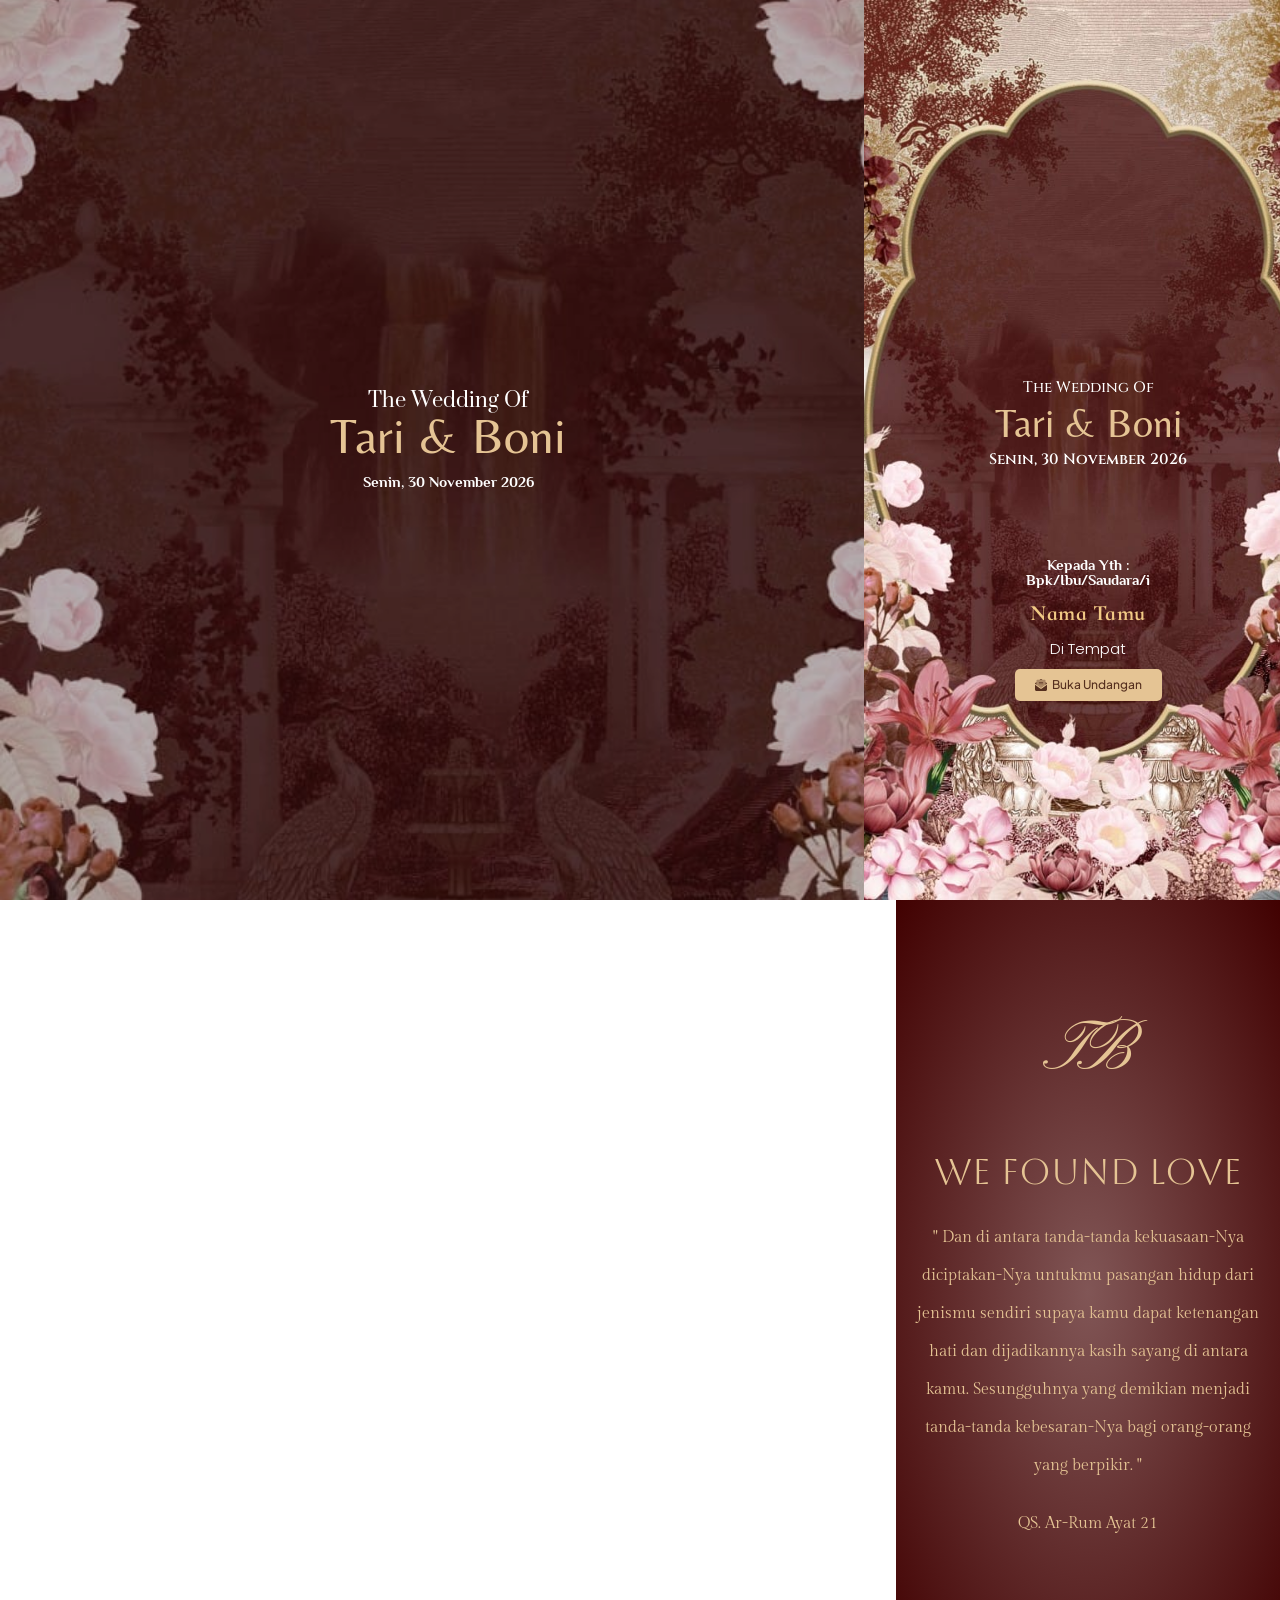
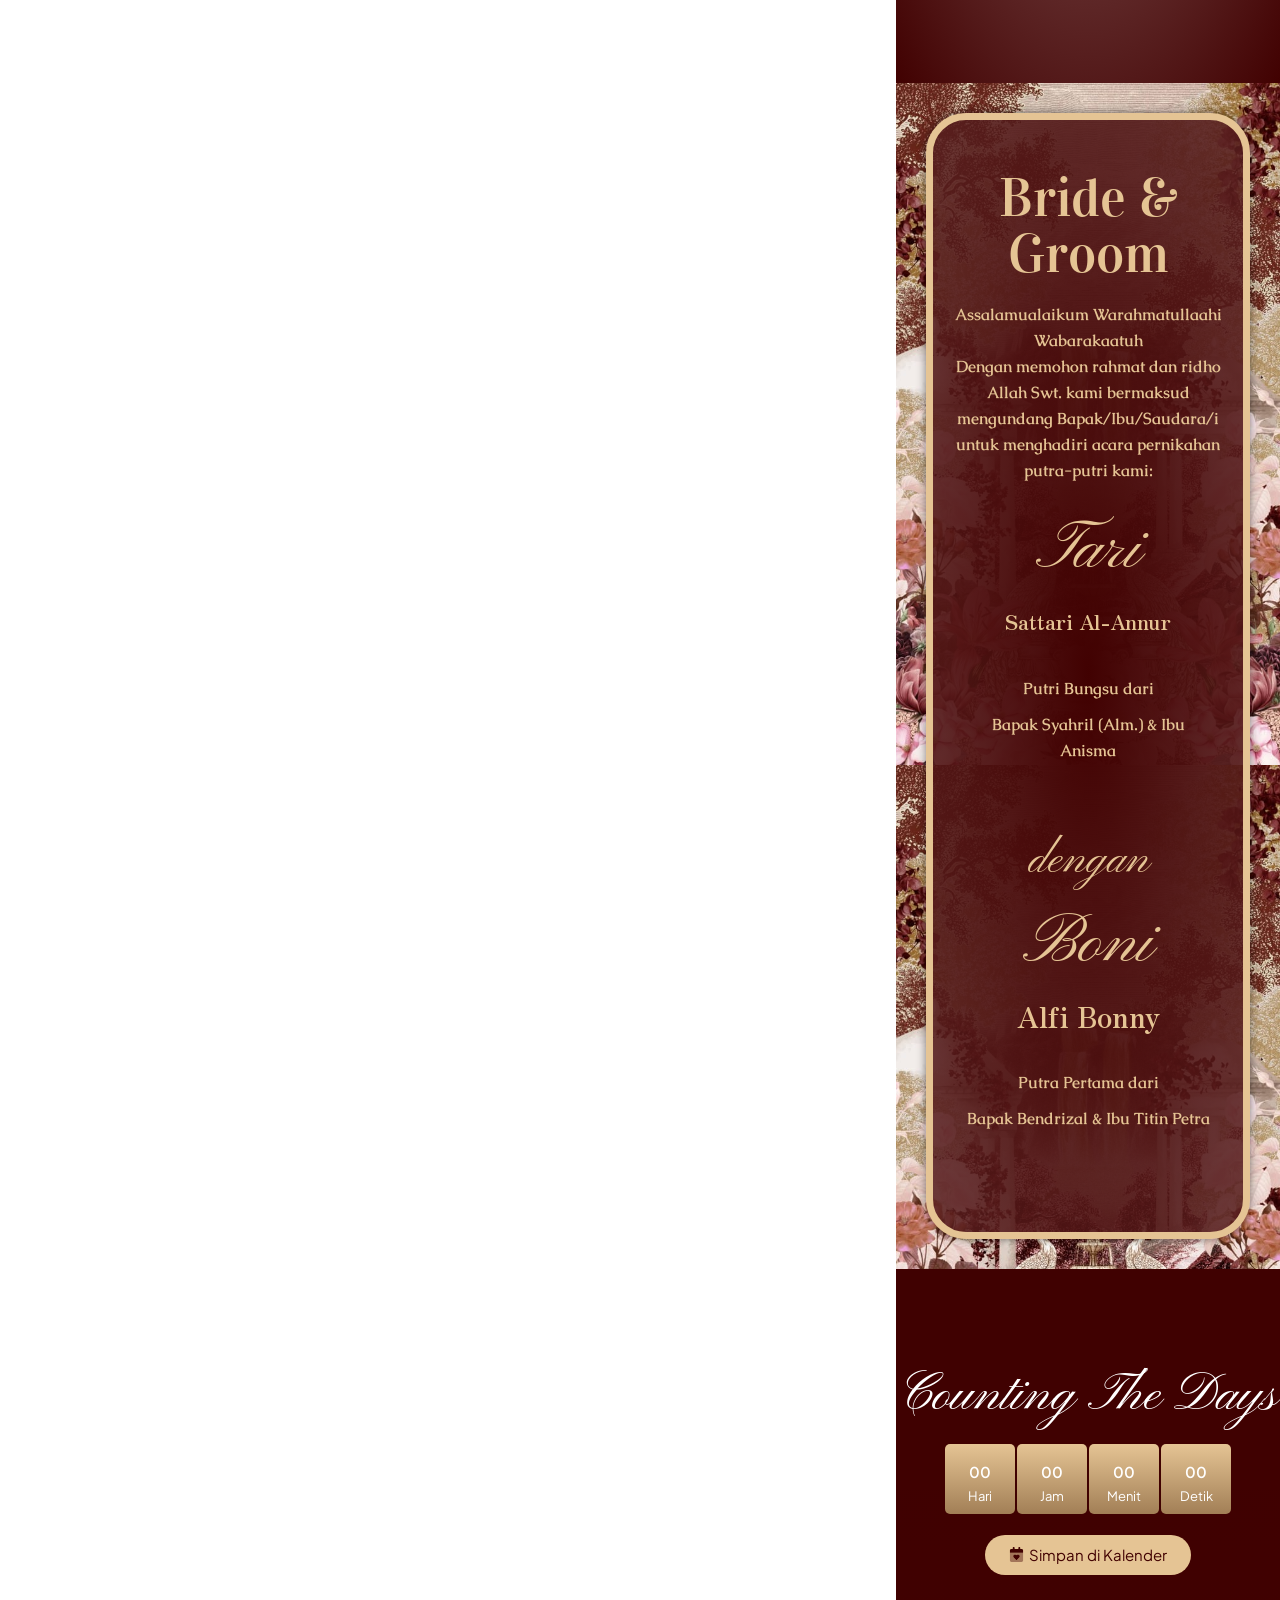
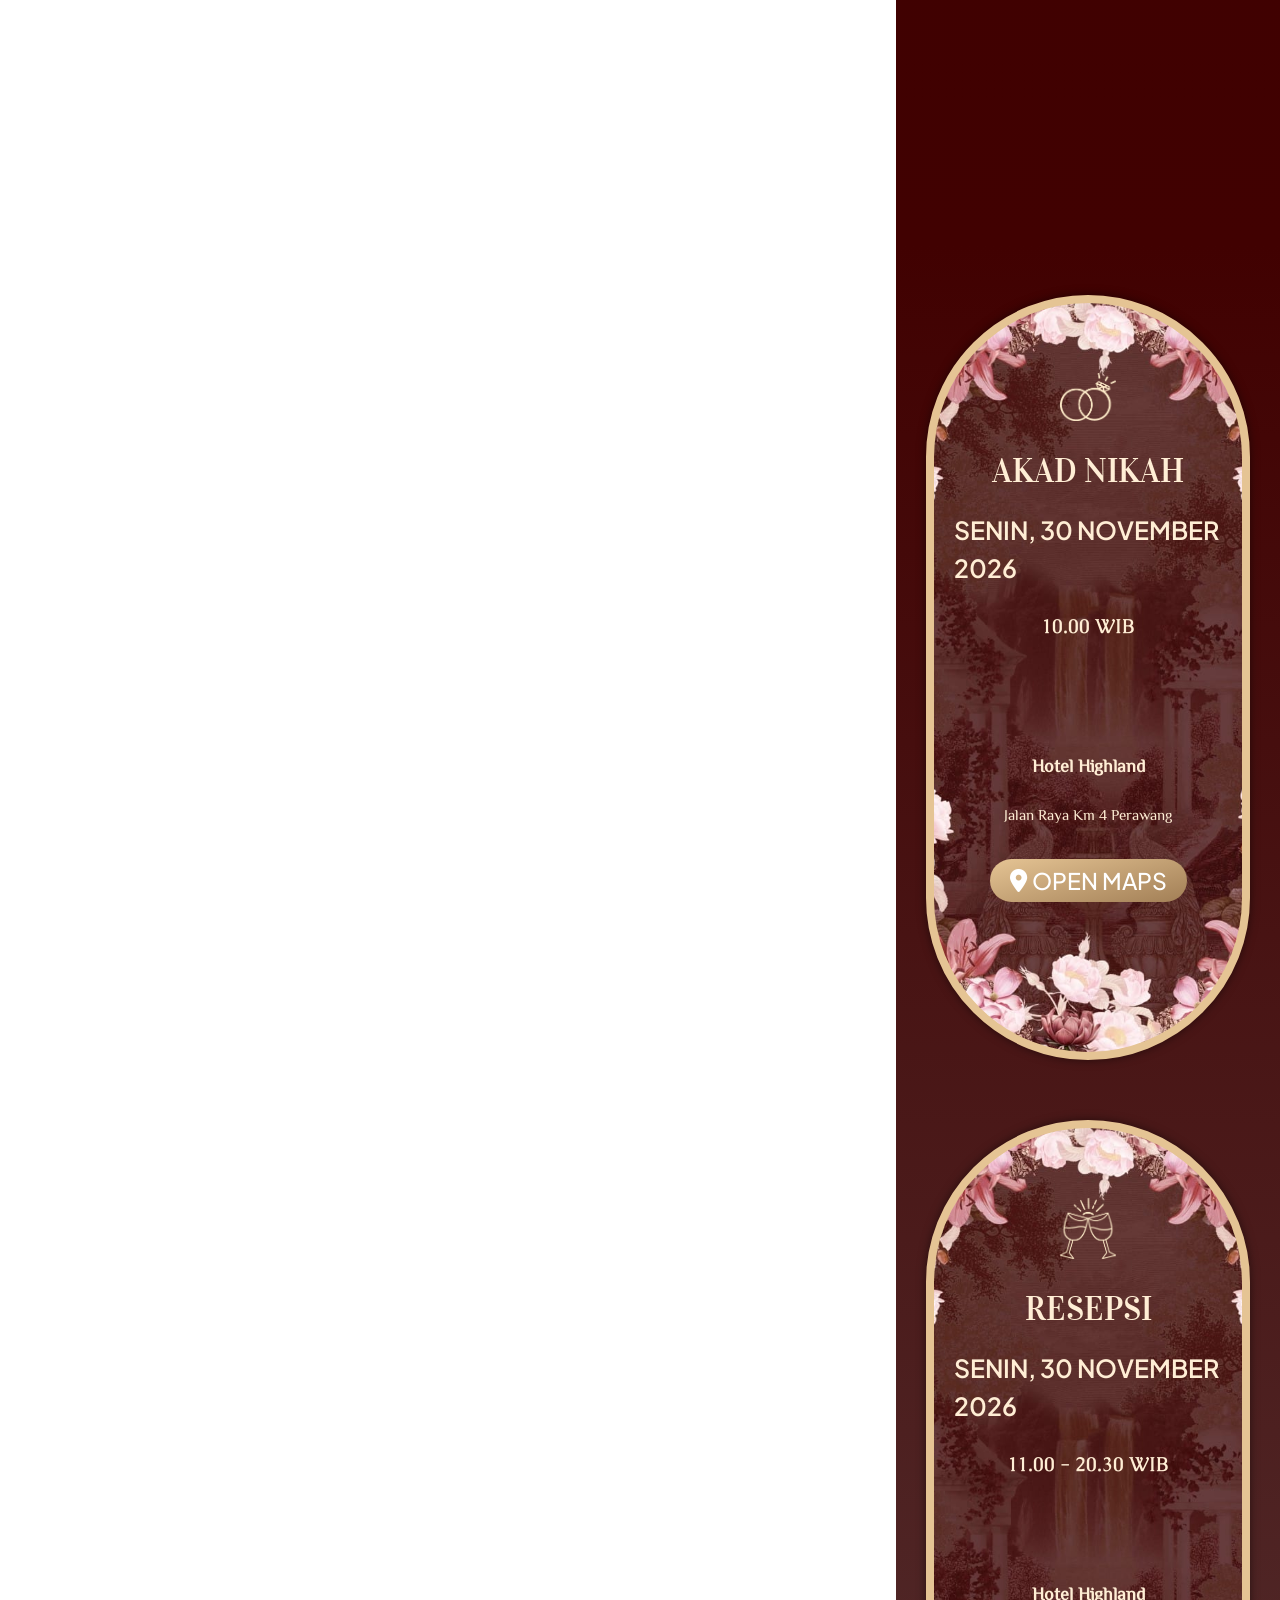
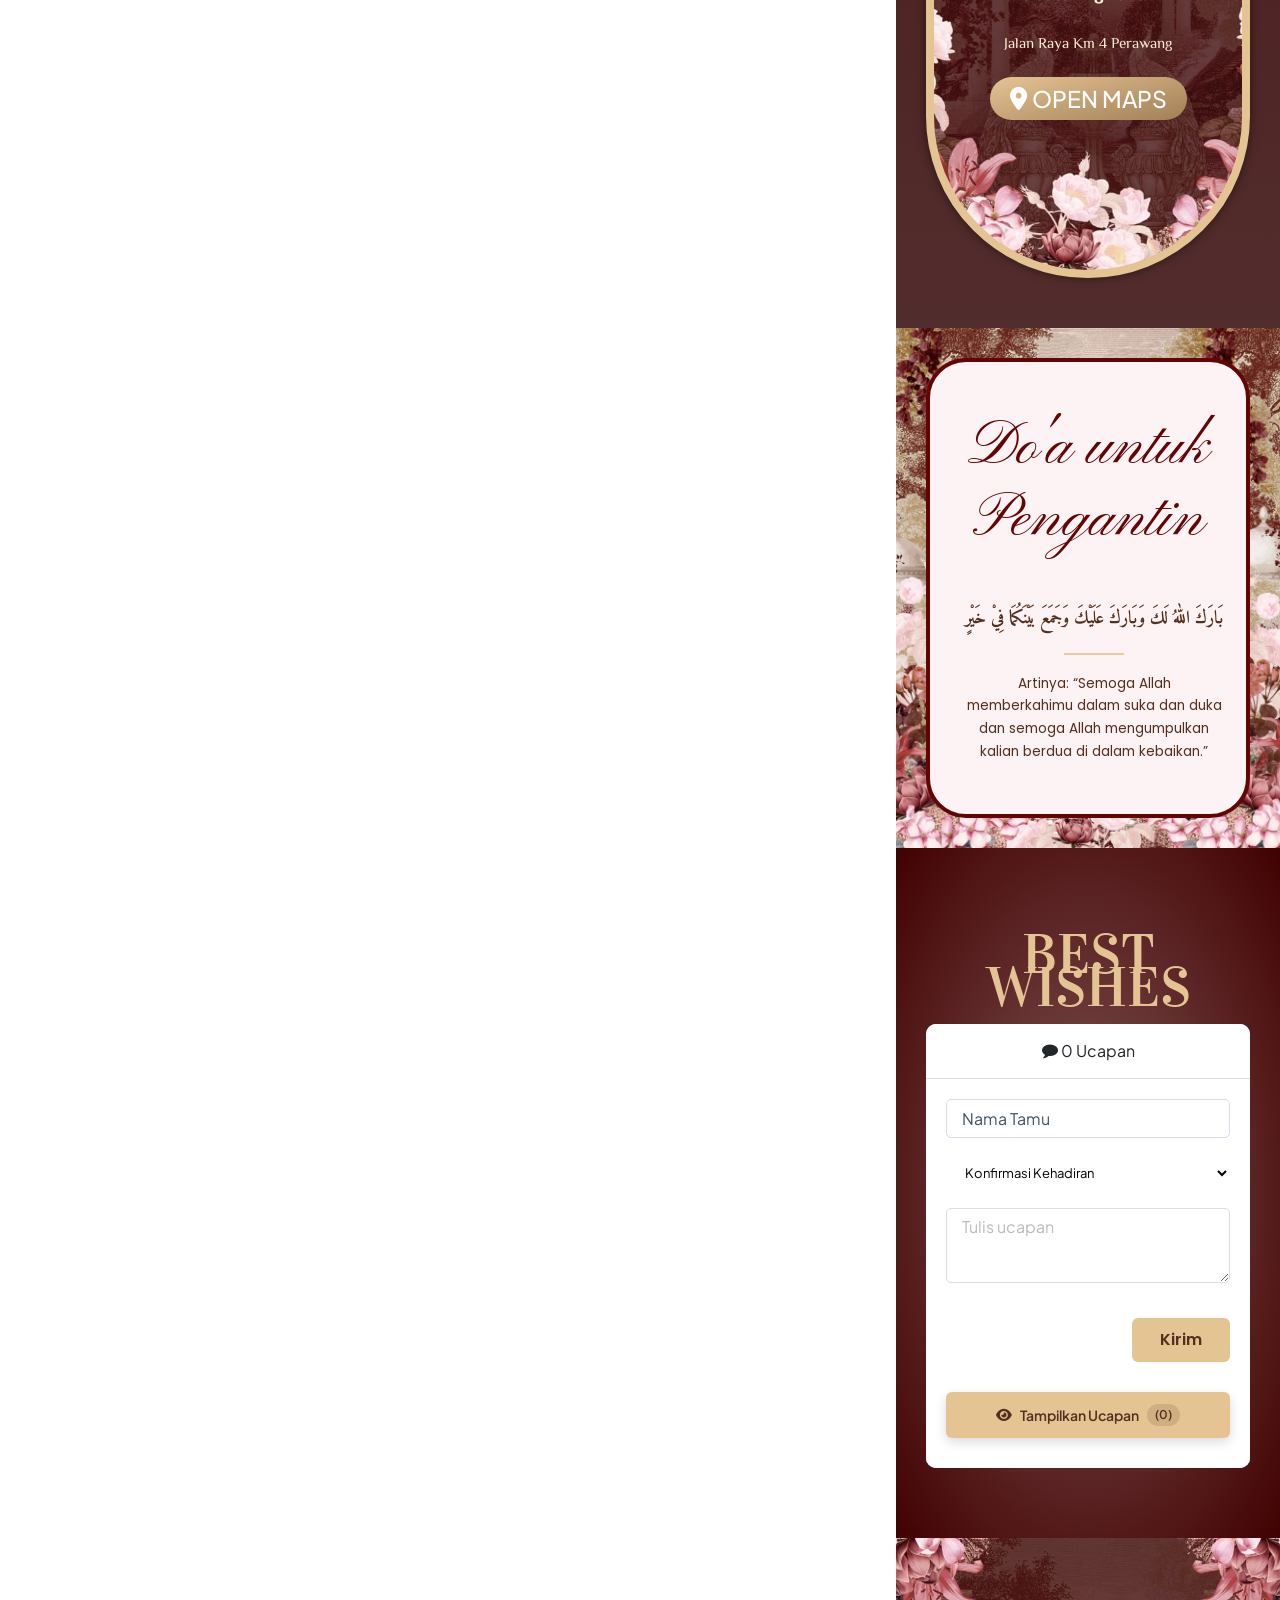
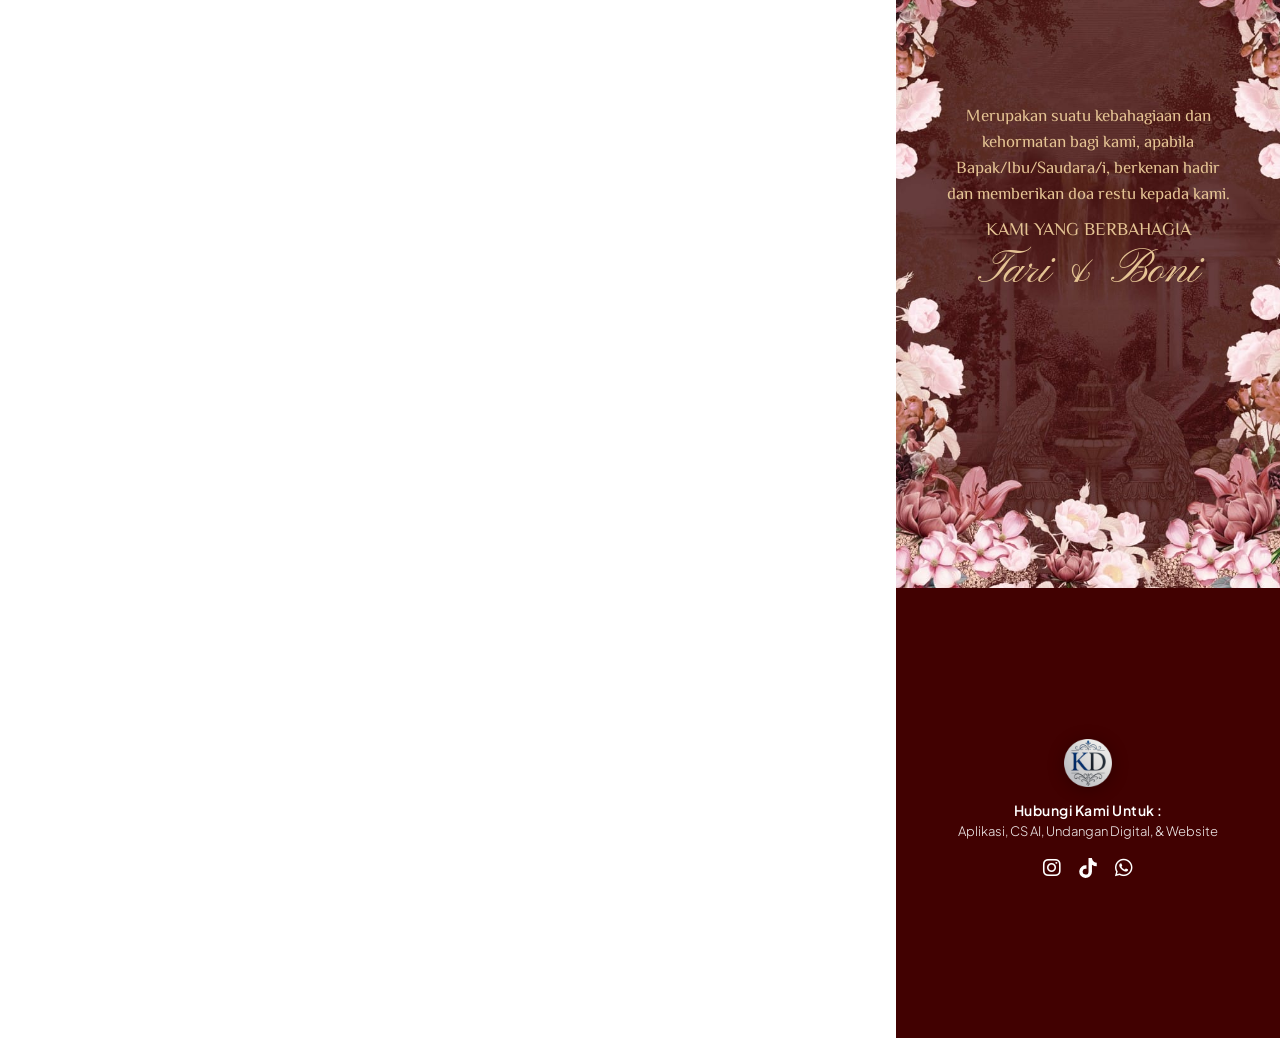
==== commit d0ded389: "feat: hapus instagram tari & boni, ganti rekening dengan doa pengantin 1 baris" ====
--- a/index.html
+++ b/index.html
@@ -4,7 +4,7 @@
 	<meta charset="UTF-8">
 	<link rel="preconnect" href="https://fonts.googleapis.com">
 	<link rel="preconnect" href="https://fonts.gstatic.com" crossorigin>
-	<link href="https://fonts.googleapis.com/css2?family=Alex+Brush&family=Cinzel:wght@400;600;700&family=Cormorant+Garamond:ital,wght@0,500;0,600;0,700;1,500;1,600&family=Cormorant+Infant:ital,wght@0,400;0,500;0,600;0,700;1,400;1,600;1,700&family=Philosopher:ital,wght@0,400;0,700;1,400;1,700&family=Plus+Jakarta+Sans:ital,wght@0,400;0,500;0,600;0,700;0,800;1,400;1,600&family=Poppins:ital,wght@0,300;0,400;0,500;0,600;0,700;1,300;1,400&family=Pinyon+Script&family=Prata&family=Roboto:ital,wght@0,400;0,500;0,700;1,400&family=Roboto+Slab:wght@400;600;700&display=swap" rel="stylesheet">
+	<link href="https://fonts.googleapis.com/css2?family=Alex+Brush&family=Cinzel:wght@400;600;700&family=Cormorant+Garamond:ital,wght@0,500;0,600;0,700;1,500;1,600&family=Cormorant+Infant:ital,wght@0,400;0,500;0,600;0,700;1,400;1,600;1,700&family=Philosopher:ital,wght@0,400;0,700;1,400;1,700&family=Plus+Jakarta+Sans:ital,wght@0,400;0,500;0,600;0,700;0,800;1,400;1,600&family=Poppins:ital,wght@0,300;0,400;0,500;0,600;0,700;1,300;1,400&family=Pinyon+Script&family=Prata&family=Roboto:ital,wght@0,400;0,500;0,700;1,400&family=Roboto+Slab:wght@400;600;700&family=Amiri:ital,wght@0,400;0,700;1,400;1,700&display=swap" rel="stylesheet">
 	<style id="kirimdigi-font-enhancement">
 		.elementor-element-7012925 .elementor-heading-title {
 			font-family: "Philosopher", sans-serif !important;
@@ -2209,17 +2209,6 @@
 				</div>
 					</div>
 				</div>
-				<div class="elementor-element elementor-element-1d307c4f elementor-shape-circle jedv-enabled--yes elementor-grid-0 e-grid-align-center elementor-invisible elementor-widget elementor-widget-social-icons" data-id="1d307c4f" data-element_type="widget" data-e-type="widget" data-settings="{&quot;_animation&quot;:&quot;zoomIn&quot;,&quot;_animation_delay&quot;:400}" data-widget_type="social-icons.default">
-				<div class="elementor-widget-container">
-							<div class="elementor-social-icons-wrapper elementor-grid">
-							<span class="elementor-grid-item">
-					<a class="elementor-icon elementor-social-icon elementor-social-icon-instagram elementor-repeater-item-0f94d9a" href="https://instagram.com/sattarialannur" target="_blank">
-						<span class="elementor-screen-only">sattarialannur</span>
-						<i aria-hidden="true" class="fab fa-instagram"></i>					</a>
-				</span>
-					</div>
-						</div>
-				</div>
 				<div class="elementor-element elementor-element-3879c906 elementor-widget elementor-widget-heading" data-id="3879c906" data-element_type="widget" data-e-type="widget" data-settings="{&quot;_animation_mobile&quot;:&quot;zoomIn&quot;}" data-widget_type="heading.default">
 				<div class="elementor-widget-container">
 					<p class="elementor-heading-title elementor-size-default">dengan</p>				</div>
@@ -2243,17 +2232,6 @@
 					<p class="elementor-heading-title elementor-size-default">Bapak Bendrizal &amp; Ibu Titin Petra</p>				</div>
 				</div>
 					</div>
-				</div>
-				<div class="elementor-element elementor-element-710ceb4b elementor-shape-circle jedv-enabled--yes elementor-grid-0 e-grid-align-center elementor-invisible elementor-widget elementor-widget-social-icons" data-id="710ceb4b" data-element_type="widget" data-e-type="widget" data-settings="{&quot;_animation&quot;:&quot;zoomIn&quot;,&quot;_animation_delay&quot;:400}" data-widget_type="social-icons.default">
-				<div class="elementor-widget-container">
-							<div class="elementor-social-icons-wrapper elementor-grid">
-							<span class="elementor-grid-item">
-					<a class="elementor-icon elementor-social-icon elementor-social-icon-instagram elementor-repeater-item-0f94d9a" href="https://instagram.com/bangbon256" target="_blank">
-						<span class="elementor-screen-only">bangbon256</span>
-						<i aria-hidden="true" class="fab fa-instagram"></i>					</a>
-				</span>
-					</div>
-						</div>
 				</div>
 				</div>
 				</div>
@@ -2412,94 +2390,16 @@
 		<div class="elementor-element elementor-element-748a1823 e-con-full e-flex e-con e-child" data-id="748a1823" data-element_type="container" data-e-type="container" data-settings="{&quot;jet_parallax_layout_list&quot;:[]}">
 				<div class="elementor-element elementor-element-6605e1a7 elementor-invisible elementor-widget elementor-widget-heading" data-id="6605e1a7" data-element_type="widget" data-e-type="widget" data-settings="{&quot;_animation&quot;:&quot;fadeInLeft&quot;,&quot;_animation_delay&quot;:200,&quot;_animation_mobile&quot;:&quot;zoomIn&quot;}" data-widget_type="heading.default">
 				<div class="elementor-widget-container">
-					<p class="elementor-heading-title elementor-size-default">Wedding Gift</p>				</div>
-				</div>
-				<div class="elementor-element elementor-element-2be6cc7b jedv-enabled--yes elementor-invisible elementor-widget elementor-widget-heading" data-id="2be6cc7b" data-element_type="widget" data-e-type="widget" data-settings="{&quot;_animation&quot;:&quot;fadeInUp&quot;,&quot;_animation_mobile&quot;:&quot;fadeInDown&quot;,&quot;_animation_delay&quot;:300}" data-widget_type="heading.default">
-				<div class="elementor-widget-container">
-					<span class="elementor-heading-title elementor-size-default">Bagi bapak/ibu/saudara/i yang ingin mengirimkan hadiah pernikahan dapat melalui nomer rekening di bawah ini</span>				</div>
-				</div>
-		<div class="elementor-element elementor-element-5c18288c e-con-full e-flex e-con e-child" data-id="5c18288c" data-element_type="container" data-e-type="container" data-settings="{&quot;jet_parallax_layout_list&quot;:[]}">
-				<div class="elementor-element elementor-element-543fbcb1 jedv-enabled--yes elementor-widget elementor-widget-jet-listing-grid" data-id="543fbcb1" data-element_type="widget" data-e-type="widget" data-settings="{&quot;columns_mobile&quot;:&quot;1&quot;,&quot;columns&quot;:&quot;1&quot;}" data-widget_type="jet-listing-grid.default">
-				<div class="elementor-widget-container">
-					<div class="jet-listing-grid jet-listing"><div class="jet-listing-grid__items grid-col-desk-1 grid-col-tablet-1 grid-col-mobile-1 jet-listing-grid--14" data-queried-id="5872|WP_Post" data-nav="{&quot;enabled&quot;:false,&quot;type&quot;:null,&quot;more_el&quot;:null,&quot;query&quot;:{&quot;allowed_query_ids&quot;:[&quot;&quot;],&quot;signature&quot;:&quot;88d3710a0973a6aa75683a835a74a9f603118e76b926179a365c0f9a4fe5b775&quot;},&quot;widget_settings&quot;:{&quot;lisitng_id&quot;:14,&quot;posts_num&quot;:4,&quot;columns&quot;:1,&quot;columns_tablet&quot;:1,&quot;columns_mobile&quot;:1,&quot;column_min_width&quot;:240,&quot;column_min_width_tablet&quot;:240,&quot;column_min_width_mobile&quot;:240,&quot;inline_columns_css&quot;:false,&quot;is_archive_template&quot;:&quot;&quot;,&quot;post_status&quot;:[&quot;publish&quot;],&quot;use_random_posts_num&quot;:&quot;&quot;,&quot;max_posts_num&quot;:9,&quot;not_found_message&quot;:&quot;No data was found&quot;,&quot;is_masonry&quot;:false,&quot;equal_columns_height&quot;:&quot;&quot;,&quot;use_load_more&quot;:&quot;&quot;,&quot;load_more_id&quot;:&quot;&quot;,&quot;load_more_type&quot;:&quot;click&quot;,&quot;load_more_offset&quot;:null,&quot;use_custom_post_types&quot;:&quot;&quot;,&quot;custom_post_types&quot;:[],&quot;hide_widget_if&quot;:&quot;&quot;,&quot;carousel_enabled&quot;:&quot;&quot;,&quot;slides_to_scroll&quot;:&quot;1&quot;,&quot;arrows&quot;:&quot;true&quot;,&quot;arrow_icon&quot;:&quot;fa fa-angle-left&quot;,&quot;dots&quot;:&quot;&quot;,&quot;autoplay&quot;:&quot;true&quot;,&quot;pause_on_hover&quot;:&quot;true&quot;,&quot;autoplay_speed&quot;:5000,&quot;infinite&quot;:&quot;true&quot;,&quot;center_mode&quot;:&quot;&quot;,&quot;effect&quot;:&quot;slide&quot;,&quot;speed&quot;:500,&quot;inject_alternative_items&quot;:&quot;&quot;,&quot;injection_items&quot;:[],&quot;scroll_slider_enabled&quot;:&quot;&quot;,&quot;scroll_slider_on&quot;:[&quot;desktop&quot;,&quot;tablet&quot;,&quot;mobile&quot;],&quot;custom_query&quot;:false,&quot;custom_query_id&quot;:&quot;&quot;,&quot;_element_id&quot;:&quot;&quot;,&quot;collapse_first_last_gap&quot;:false,&quot;list_tag_selection&quot;:&quot;&quot;,&quot;list_items_wrapper_tag&quot;:&quot;div&quot;,&quot;list_item_tag&quot;:&quot;div&quot;,&quot;empty_items_wrapper_tag&quot;:&quot;div&quot;,&quot;_jet_engine_settings_signature&quot;:&quot;fa6bb0eb535c9cfd7c844fc99b9d24929bb0a8d0bd740d765b7e07cc799938e9&quot;}}" data-page="1" data-pages="1" data-listing-source="repeater" data-listing-id="14" data-query-id=""><div class="jet-listing-grid__item jet-listing-dynamic-post-5872 elementor-dcss-24865676213855624" data-post-id="5872">		<div data-elementor-type="jet-listing-items" data-elementor-id="14" class="elementor elementor-14" data-elementor-settings="{&quot;ha_cmc_init_switcher&quot;:&quot;no&quot;}" data-elementor-post-type="jet-engine">
-				<div class="elementor-element elementor-element-68b09b2 e-flex e-con-boxed e-con e-child" data-id="68b09b2" data-element_type="container" data-e-type="container" data-settings="{&quot;jet_parallax_layout_list&quot;:[],&quot;background_background&quot;:&quot;classic&quot;}">
-					<div class="e-con-inner">
-		<div class="elementor-element elementor-element-d5f43e1 e-flex e-con-boxed e-con e-child" data-id="d5f43e1" data-element_type="container" data-e-type="container" data-settings="{&quot;background_background&quot;:&quot;classic&quot;,&quot;jet_parallax_layout_list&quot;:[]}">
-					<div class="e-con-inner">
-		<div class="elementor-element elementor-element-f241349 e-flex e-con-boxed e-con e-child" data-id="f241349" data-element_type="container" data-e-type="container" data-settings="{&quot;jet_parallax_layout_list&quot;:[]}">
-					<div class="e-con-inner">
-				<div class="elementor-element elementor-element-00ffa3e elementor-widget elementor-widget-jet-listing-dynamic-image" data-id="00ffa3e" data-element_type="widget" data-e-type="widget" data-widget_type="jet-listing-dynamic-image.default">
-				<div class="elementor-widget-container">
-					<div class="jet-listing jet-listing-dynamic-image"><img width="153" height="50" src="https://upload.wikimedia.org/wikipedia/commons/2/2e/BRI_2020.svg?utm_source=commons.wikimedia.org&utm_campaign=index&utm_content=original" class="jet-listing-dynamic-image__img attachment-full size-full" alt="BRI" decoding="async" loading="eager" style="max-height: 45px; width: auto; object-fit: contain;"></div>				</div>
-				</div>
-					</div>
-				</div>
-				<div class="elementor-element elementor-element-83e2094 elementor-widget elementor-widget-spacer" data-id="83e2094" data-element_type="widget" data-e-type="widget" data-widget_type="spacer.default">
-				<div class="elementor-widget-container">
-							<div class="elementor-spacer">
-			<div class="elementor-spacer-inner"></div>
-		</div>
-						</div>
-				</div>
-		<div class="elementor-element elementor-element-4aa7fb1 e-grid e-con-boxed e-con e-child" data-id="4aa7fb1" data-element_type="container" data-e-type="container" data-settings="{&quot;jet_parallax_layout_list&quot;:[]}">
-					<div class="e-con-inner">
-		<div class="elementor-element elementor-element-5d946e8 e-flex e-con-boxed e-con e-child" data-id="5d946e8" data-element_type="container" data-e-type="container" data-settings="{&quot;jet_parallax_layout_list&quot;:[]}">
-					<div class="e-con-inner">
-				<div class="elementor-element elementor-element-f9687e0 elementor-widget elementor-widget-heading" data-id="f9687e0" data-element_type="widget" data-e-type="widget" data-widget_type="heading.default">
-				<div class="elementor-widget-container">
-					<p class="elementor-heading-title elementor-size-default">335801069806530</p>				</div>
-				</div>
-				<div class="elementor-element elementor-element-274f287 elementor-widget elementor-widget-heading" data-id="274f287" data-element_type="widget" data-e-type="widget" data-widget_type="heading.default">
-				<div class="elementor-widget-container">
-					<p class="elementor-heading-title elementor-size-default">Sattari Al Annur</p>				</div>
-				</div>
-					</div>
-				</div>
-		<div class="elementor-element elementor-element-1e7cc4f e-flex e-con-boxed e-con e-child" data-id="1e7cc4f" data-element_type="container" data-e-type="container" data-settings="{&quot;jet_parallax_layout_list&quot;:[]}">
-					<div class="e-con-inner">
-				<div class="elementor-element elementor-element-158f3fa elementor-widget elementor-widget-cobakekiri-copy" data-id="158f3fa" data-element_type="widget" data-e-type="widget" data-widget_type="cobakekiri-copy.default">
-				<div class="elementor-widget-container">
-					    <script type="text/javascript" src="wp-content/plugins/cobakekiri/includes/assets/js/clipboard.min.js"></script>
-    <div class="elementor-button-wrapper">
-        <a class="elementor-button" role="button" id="ck_copy_content_342" href="#" data-clipboard-text="335801069806530"><i class="far fa-copy" aria-hidden="true" style="margin-right:10px;"></i>Salin</a></div>
-    <script type="text/javascript">
-    document.querySelectorAll('[id^=ck_copy_content_]').forEach(ahref =>{
-        ahref.onclick = function(e) {
-            e.preventDefault();
-            ckCopyContent(ahref.id);
-        }
-    })
-    function ckCopyContent(ckElCopy){
-        let ckElContentText = document.querySelector('#'+ckElCopy)
-        let textBtnCk = ckElContentText.innerHTML
-        let clipboard = new ClipboardJS('#'+ckElCopy);
-		clipboard.on('success', function (e) {
-		  ckElContentText.textContent = "Berhasil Di Salin"
-		  setTimeout(()=>{
-		      ckElContentText.innerHTML = textBtnCk
-		  },700)
-		  e.clearSelection();
-		});
-
-		clipboard.on('error', function (e) {
-		  console.error('Action:', e.action);
-		  console.error('Trigger:', e.trigger);
-		});
-    }
-    </script>
-        				</div>
-				</div>
-					</div>
-				</div>
-					</div>
-				</div>
-					</div>
-				</div>
-					</div>
-				</div>
-				</div>
-		</div></div></div>				</div>
-				</div>
+					<p class="elementor-heading-title elementor-size-default">Do'a untuk Pengantin</p>				</div>
+				</div>
+								<div class="elementor-element elementor-element-doa-content" style="text-align: center; padding: 20px 15px 30px 15px; max-width: 520px; margin: 0 auto;">
+					<p class="doa-arabic" style="font-family: 'Amiri', 'Traditional Arabic', serif; font-size: clamp(13px, 4vw, 18px); line-height: 2; color: #552F1E; margin-top: 5px; margin-bottom: 16px; direction: rtl; font-weight: 700; white-space: nowrap;">
+						بَارَكَ اللهُ لَكَ وَبَارَكَ عَلَيْكَ وَجَمَعَ بَيْنَكُمَا فِيْ خَيْرٍ
+					</p>
+					<div style="width: 60px; height: 1.5px; background: #E5C494; margin: 0 auto 18px auto; opacity: 0.85;"></div>
+					<p class="doa-artinya" style="font-family: 'Poppins', sans-serif; font-size: 13.5px; line-height: 1.7; color: #552F1E; margin: 0; font-style: normal; font-weight: 400;">
+						Artinya: &ldquo;Semoga Allah memberkahimu dalam suka dan duka dan semoga Allah mengumpulkan kalian berdua di dalam kebaikan.&rdquo;
+					</p>
 				</div>
 				</div>
 				</div>
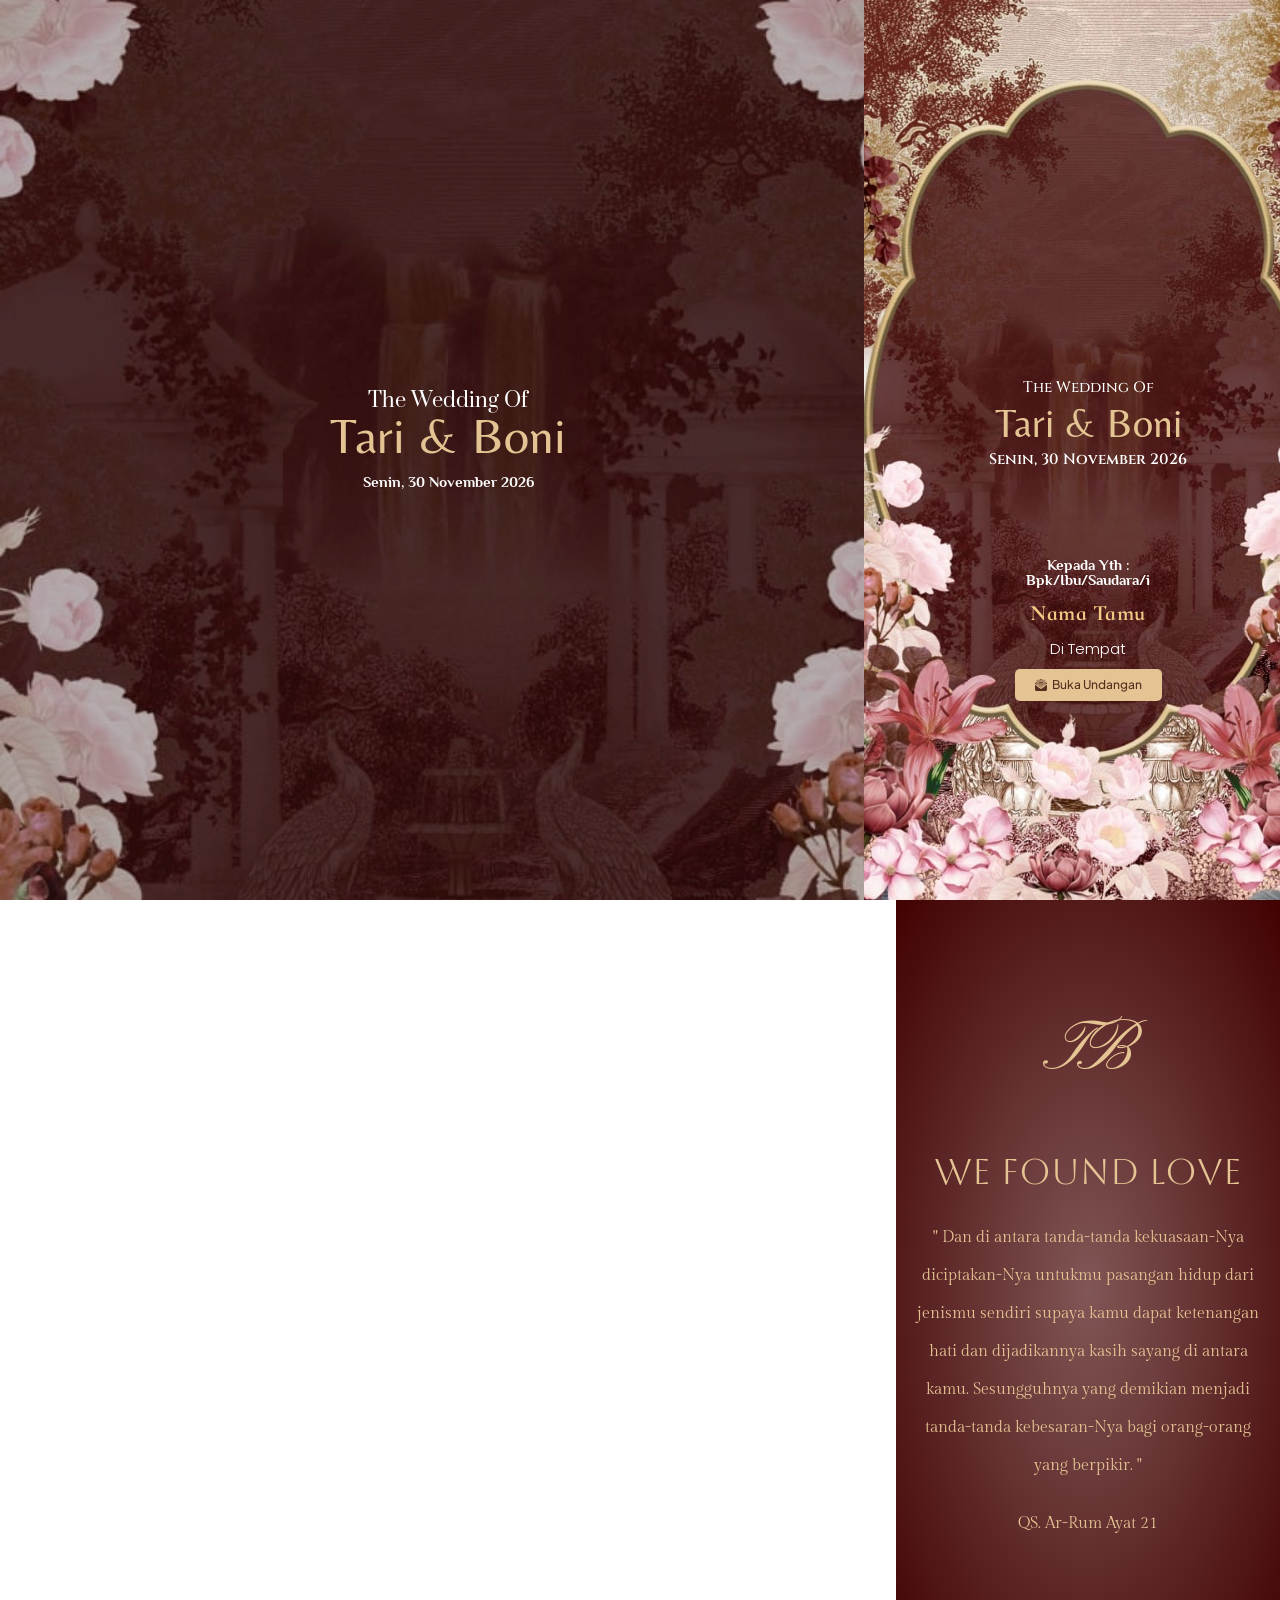
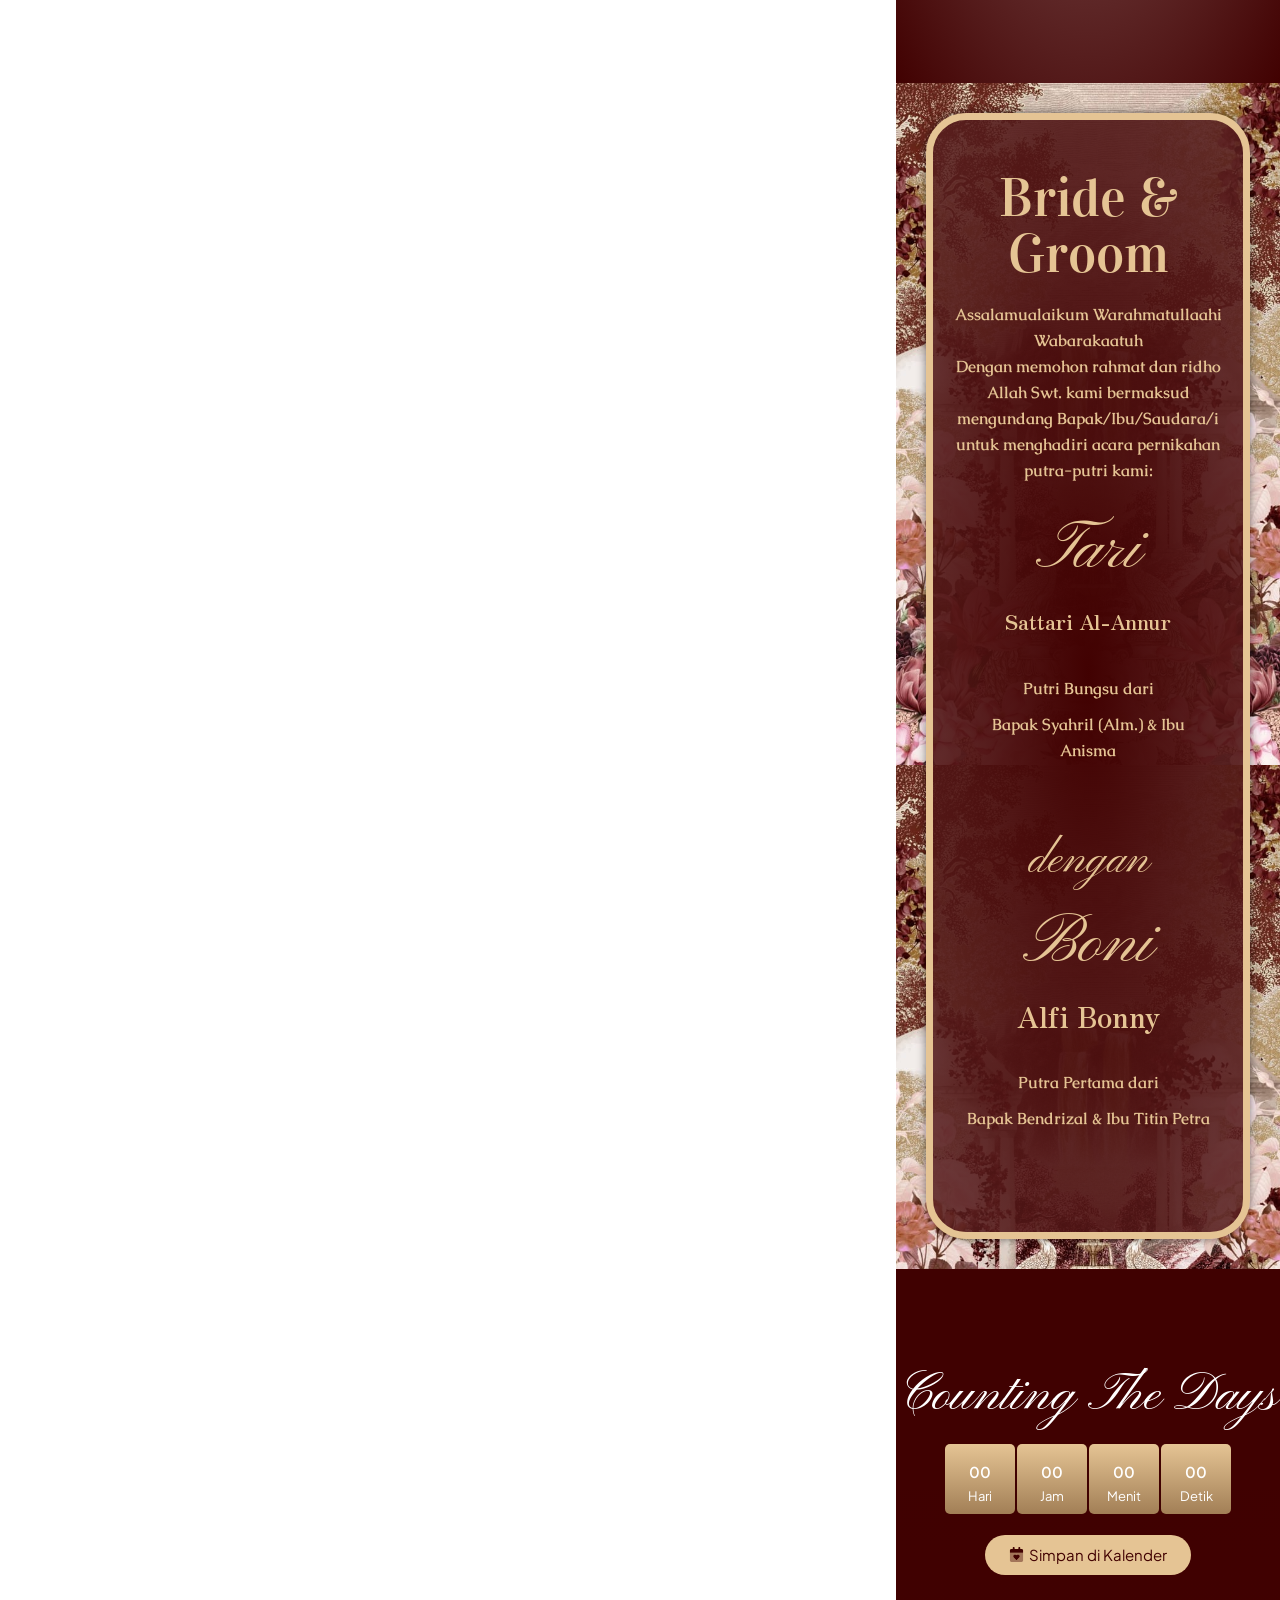
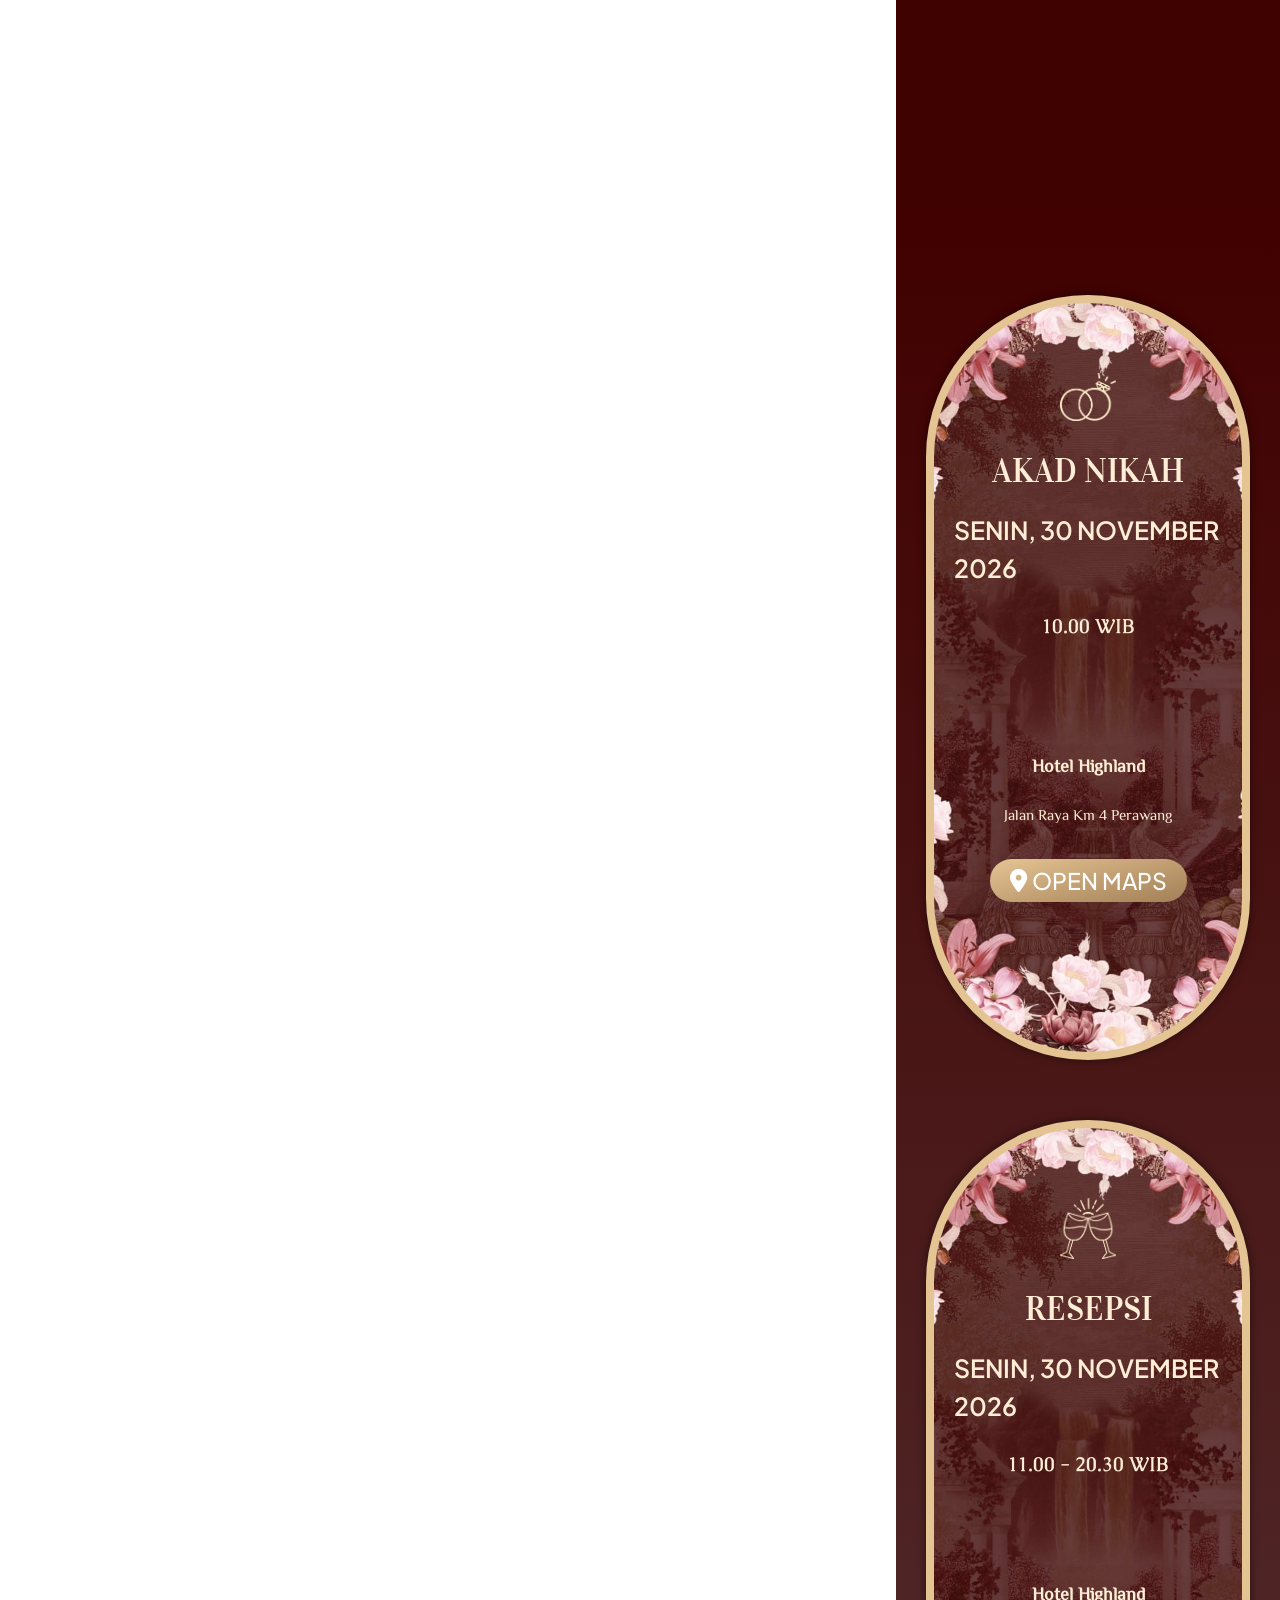
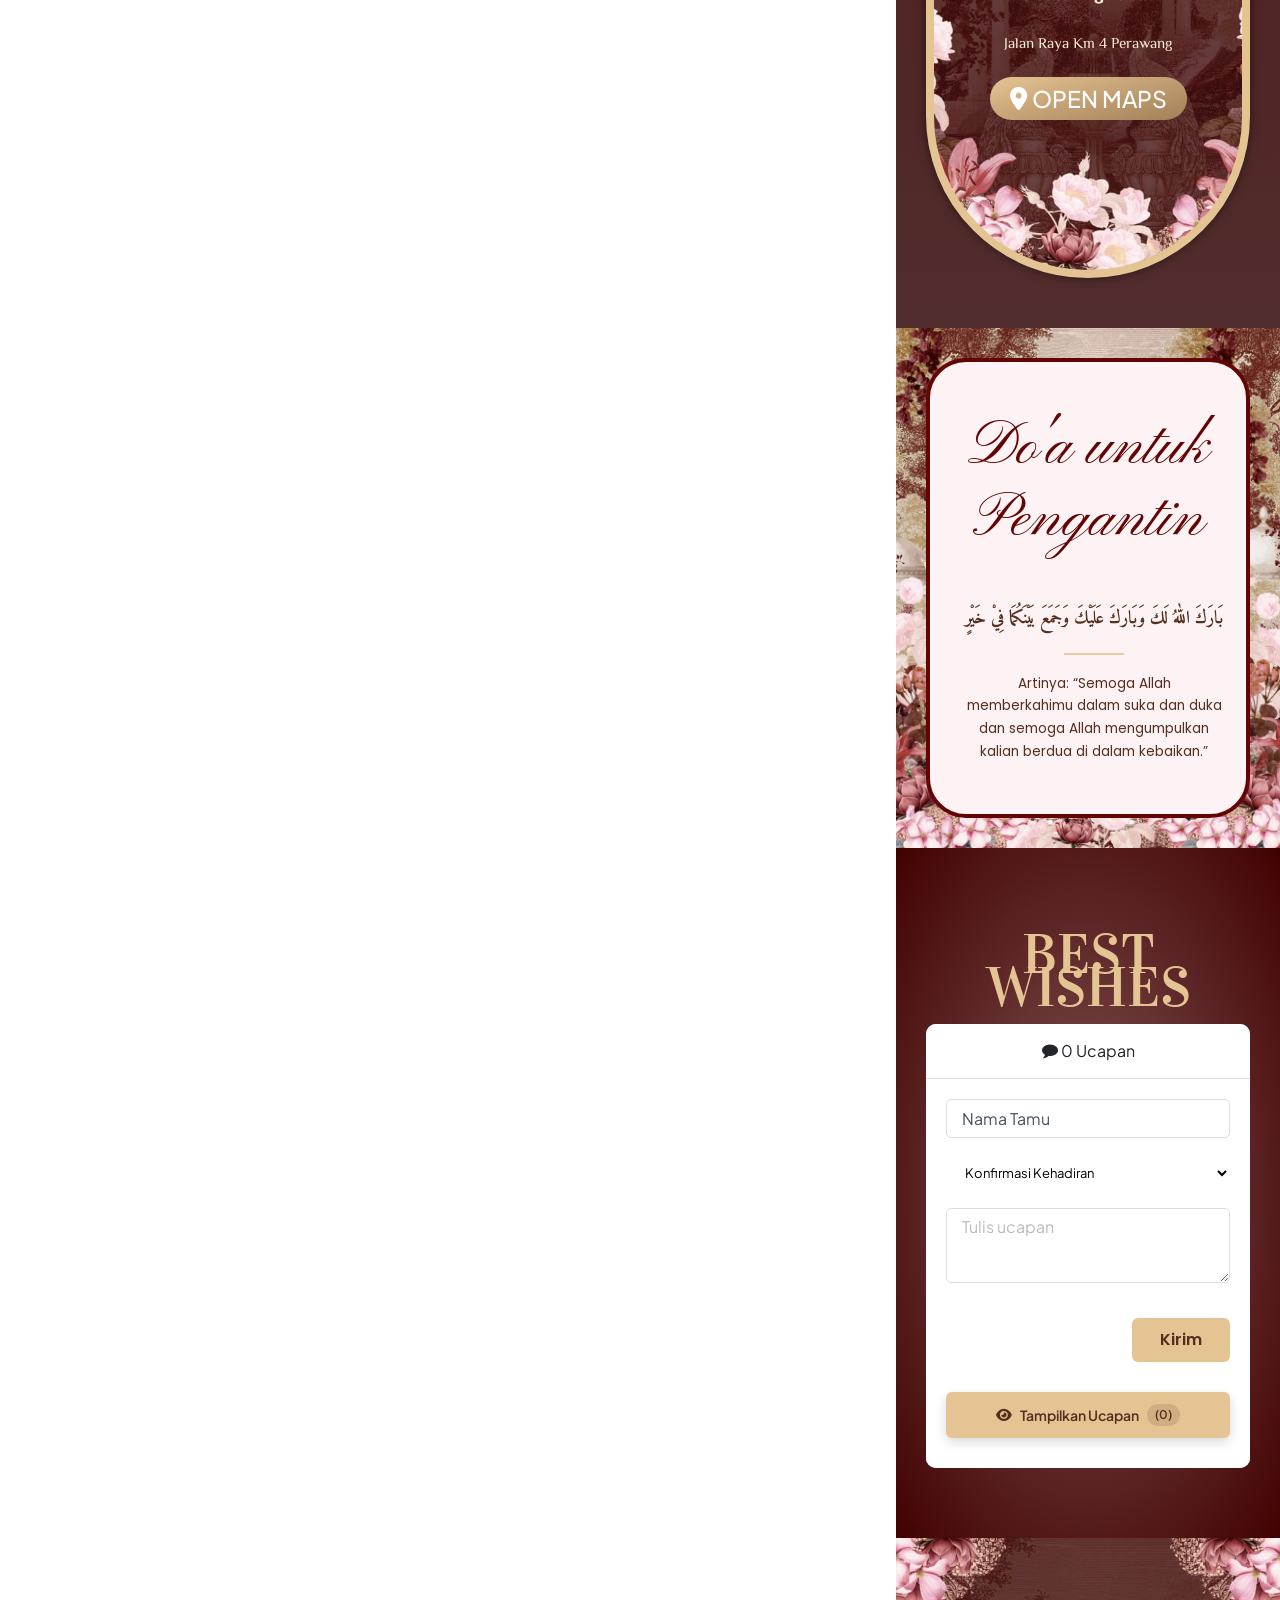
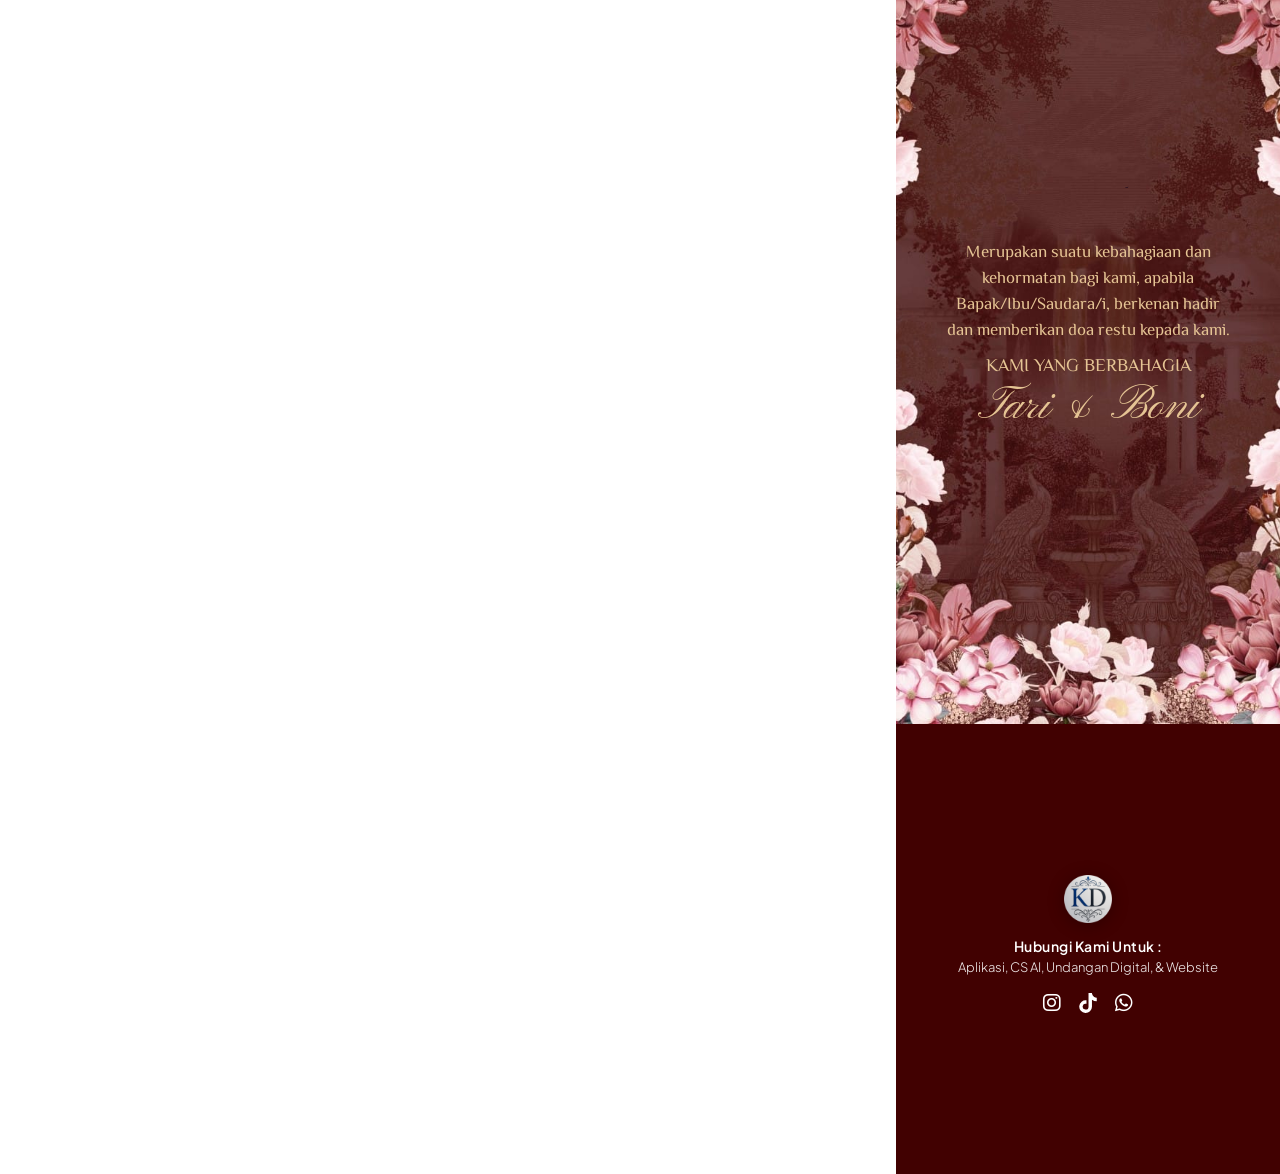
==== commit 8d4ebd09: "fix: pastikan seluruh aset lokal & bebas error 404 saat deploy" ====
--- a/index.html
+++ b/index.html
@@ -1,4 +1,4 @@
-﻿<!DOCTYPE html>
+<!DOCTYPE html>
 <html lang="id" prefix="og: https://ogp.me/ns#">
 <head>
 	<meta charset="UTF-8">
@@ -349,8 +349,7 @@
 
 /*# sourceURL=elementor-pro-custom-fonts-inline-css */
 </style>
-<link rel='stylesheet' id='kekondangan-google-fonts-css' href='css2?family=Alex+Brush&#038;family=Cormorant+Garamond:ital,wght@0,500;0,600;0,700;1,500;1,600&#038;family=Plus+Jakarta+Sans:wght@400;500;600;700;800&#038;display=swap' media='all'>
-<link rel='stylesheet' id='phosphor-icons-css' href='https://unpkg.com/@phosphor-icons/web@2.1.1/src/index.css?ver=2.1.1' media='all'>
+<link rel='stylesheet' id='kekondangan-google-fonts-css' href='css2.css' media='all'>
 <link rel='stylesheet' id='weddingsaas-child-style-css' href='wp-content/themes/weddingsaas-child-1709/style.css?ver=3.6.8' media='all'>
 <style id="jet-form-builder-honeypot-inline-css">
 
@@ -461,10 +460,10 @@
 				}
 			</style>
 			<link rel="stylesheet" href="ajax/libs/font-awesome/6.5.2/css/all.min.css" integrity="sha512-SnH5WK+bZxgPHs44uWIX+LLJAJ9/2PkPKZ5QiAj6Ta86w+fsb2TkcmfRyVX3pBnMFcV7oQPJkl9QevSCWr3W6A==" crossorigin="anonymous" referrerpolicy="no-referrer">
-<link href="npm/bootstrap%405.3.3/dist/css/bootstrap.min.css" rel="stylesheet" integrity="sha384-QWTKZyjpPEjISv5WaRU9OFeRpok6YctnYmDr5pNlyT2bRjXh0JMhjY6hW+ALEwIH" crossorigin="anonymous">
+<link href="npm/bootstrap@5.3.3/dist/css/bootstrap.min.css" rel="stylesheet" integrity="sha384-QWTKZyjpPEjISv5WaRU9OFeRpok6YctnYmDr5pNlyT2bRjXh0JMhjY6hW+ALEwIH" crossorigin="anonymous">
 <link href="ajax/libs/cropperjs/1.6.1/cropper.min.css" rel="stylesheet">
 <script src="ajax/libs/cropperjs/1.6.1/cropper.min.js"></script>
-<script src="npm/browser-image-compression%402.0.2/dist/browser-image-compression.js"></script>
+<script src="npm/browser-image-compression@2.0.2/dist/browser-image-compression.js"></script>
 
 <div id="jfb-cropper-modal" style="display: none">
   <div class="jfb-cropper-modal-content">
@@ -2100,9 +2099,9 @@
 						</div>
 				</div>
 				</div>
-		<div class="elementor-element elementor-element-17f065c5 e-con-full e-flex e-con e-child" data-id="17f065c5" data-element_type="container" data-e-type="container" data-settings="{&quot;background_background&quot;:&quot;video&quot;,&quot;background_video_link&quot;:&quot;https:\/\/hi.kekondangan.id\/wp-content\/uploads\/2024\/08\/FRAGRANCE-BURGUNDY_2.mp4&quot;,&quot;background_video_start&quot;:0,&quot;background_video_end&quot;:20,&quot;background_play_once&quot;:&quot;yes&quot;,&quot;background_play_on_mobile&quot;:&quot;yes&quot;,&quot;background_privacy_mode&quot;:&quot;yes&quot;,&quot;jet_parallax_layout_list&quot;:[]}">
+		<div class="elementor-element elementor-element-17f065c5 e-con-full e-flex e-con e-child" data-id="17f065c5" data-element_type="container" data-e-type="container" data-settings="{&quot;background_background&quot;:&quot;video&quot;,&quot;background_video_link&quot;:&quot;wp-content\/uploads\/2024\/08\/FRAGRANCE-BURGUNDY_2.mp4&quot;,&quot;background_video_start&quot;:0,&quot;background_video_end&quot;:20,&quot;background_play_once&quot;:&quot;yes&quot;,&quot;background_play_on_mobile&quot;:&quot;yes&quot;,&quot;background_privacy_mode&quot;:&quot;yes&quot;,&quot;jet_parallax_layout_list&quot;:[]}">
 		<div class="elementor-background-video-container">
-							<video class="elementor-background-video-hosted" role="presentation" autoplay="" muted="" playsinline=""></video>
+							<video class="elementor-background-video-hosted" src="wp-content/uploads/2024/08/FRAGRANCE-BURGUNDY_2.mp4" role="presentation" autoplay="" muted="" playsinline=""></video>
 					</div><div class="elementor-element elementor-element-6a86ced5 e-con-full e-flex e-con e-child" data-id="6a86ced5" data-element_type="container" data-e-type="container" data-settings="{&quot;background_background&quot;:&quot;classic&quot;,&quot;jet_parallax_layout_list&quot;:[]}">
 				<div class="elementor-element elementor-element-690f52b8 elementor-widget elementor-widget-spacer" data-id="690f52b8" data-element_type="widget" data-e-type="widget" data-widget_type="spacer.default">
 				<div class="elementor-widget-container">
@@ -2502,7 +2501,7 @@
 				</div>
 		<div class="elementor-element elementor-element-15540f87 e-con-full e-flex e-con e-child" data-id="15540f87" data-element_type="container" data-e-type="container" data-settings="{&quot;background_background&quot;:&quot;classic&quot;,&quot;jet_parallax_layout_list&quot;:[]}">
 		<div class="elementor-element elementor-element-1a84aa42 e-con-full e-flex e-con e-child" data-id="1a84aa42" data-element_type="container" data-e-type="container" data-settings="{&quot;jet_parallax_layout_list&quot;:[]}">
-				<div class="elementor-element elementor-element-2e51d06 elementor-align-center elementor-invisible elementor-widget elementor-widget-lottie" data-id="2e51d06" data-element_type="widget" data-e-type="widget" data-settings="{&quot;source_json&quot;:{&quot;url&quot;:&quot;https:\/\/hi.kekondangan.id\/wp-content\/uploads\/2024\/08\/animation_lnbjd092.json&quot;,&quot;id&quot;:4600,&quot;size&quot;:&quot;&quot;},&quot;loop&quot;:&quot;yes&quot;,&quot;_animation&quot;:&quot;zoomIn&quot;,&quot;_animation_delay&quot;:200,&quot;source&quot;:&quot;media_file&quot;,&quot;caption_source&quot;:&quot;none&quot;,&quot;link_to&quot;:&quot;none&quot;,&quot;trigger&quot;:&quot;arriving_to_viewport&quot;,&quot;viewport&quot;:{&quot;unit&quot;:&quot;%&quot;,&quot;size&quot;:&quot;&quot;,&quot;sizes&quot;:{&quot;start&quot;:0,&quot;end&quot;:100}},&quot;play_speed&quot;:{&quot;unit&quot;:&quot;px&quot;,&quot;size&quot;:1,&quot;sizes&quot;:[]},&quot;start_point&quot;:{&quot;unit&quot;:&quot;%&quot;,&quot;size&quot;:0,&quot;sizes&quot;:[]},&quot;end_point&quot;:{&quot;unit&quot;:&quot;%&quot;,&quot;size&quot;:100,&quot;sizes&quot;:[]},&quot;renderer&quot;:&quot;svg&quot;}" data-widget_type="lottie.default">
+				<div class="elementor-element elementor-element-2e51d06 elementor-align-center elementor-invisible elementor-widget elementor-widget-lottie" data-id="2e51d06" data-element_type="widget" data-e-type="widget" data-settings="{&quot;source_json&quot;:{&quot;url&quot;:&quot;wp-content\/uploads\/2024\/08\/animation_lnbjd092.json&quot;,&quot;id&quot;:4600,&quot;size&quot;:&quot;&quot;},&quot;loop&quot;:&quot;yes&quot;,&quot;_animation&quot;:&quot;zoomIn&quot;,&quot;_animation_delay&quot;:200,&quot;source&quot;:&quot;media_file&quot;,&quot;caption_source&quot;:&quot;none&quot;,&quot;link_to&quot;:&quot;none&quot;,&quot;trigger&quot;:&quot;arriving_to_viewport&quot;,&quot;viewport&quot;:{&quot;unit&quot;:&quot;%&quot;,&quot;size&quot;:&quot;&quot;,&quot;sizes&quot;:{&quot;start&quot;:0,&quot;end&quot;:100}},&quot;play_speed&quot;:{&quot;unit&quot;:&quot;px&quot;,&quot;size&quot;:1,&quot;sizes&quot;:[]},&quot;start_point&quot;:{&quot;unit&quot;:&quot;%&quot;,&quot;size&quot;:0,&quot;sizes&quot;:[]},&quot;end_point&quot;:{&quot;unit&quot;:&quot;%&quot;,&quot;size&quot;:100,&quot;sizes&quot;:[]},&quot;renderer&quot;:&quot;svg&quot;}" data-widget_type="lottie.default">
 				<div class="elementor-widget-container">
 					<div class="e-lottie__container"><div class="e-lottie__animation"></div></div>				</div>
 				</div>
@@ -2581,7 +2580,7 @@
 				<div class="elementor-element elementor-element-1b3694b elementor-view-stacked elementor-fixed elementor-shape-circle elementor-widget elementor-widget-wds_audio" data-id="1b3694b" data-element_type="widget" data-e-type="widget" data-settings="{&quot;_position&quot;:&quot;fixed&quot;}" data-widget_type="wds_audio.default">
 				<div class="elementor-widget-container">
 					<script type="text/javascript">
-var WdsAudio = {"source":"url","audio_link":"Urang%20Minang%20Baralek%20Gadang%20Randy%20Chow%20Feat.%20Yeyen%20Zymra%20lagu%20Minang%20Terbaru%202022.mp3","audio_start":"0","audio_end":"","autoplay":false}
+var WdsAudio = {"source":"url","audio_link":"urang-minang-baralek-gadang.mp3","audio_start":"0","audio_end":"","autoplay":false}
 </script>
 
 
@@ -2601,10 +2600,10 @@
 				
 										
 					<audio id="song" loop="" preload="auto">
+						<source src="urang-minang-baralek-gadang.mp3" type="audio/mp3">
+						<source src="Music/urang-minang-baralek-gadang.mp3" type="audio/mp3">
 						<source src="Urang%20Minang%20Baralek%20Gadang%20Randy%20Chow%20Feat.%20Yeyen%20Zymra%20lagu%20Minang%20Terbaru%202022.mp3" type="audio/mp3">
 						<source src="Music/Urang%20Minang%20Baralek%20Gadang%20Randy%20Chow%20Feat.%20Yeyen%20Zymra%20lagu%20Minang%20Terbaru%202022.mp3" type="audio/mp3">
-						<source src="urang-minang-baralek-gadang.mp3" type="audio/mp3">
-						<source src="Music/urang-minang-baralek-gadang.mp3" type="audio/mp3">
 					</audio>
 
 				
@@ -2621,7 +2620,7 @@
 				</div>
 				<div class="elementor-element elementor-element-471f4fbc elementor-widget elementor-widget-html" data-id="471f4fbc" data-element_type="widget" data-e-type="widget" data-widget_type="html.default">
 				<div class="elementor-widget-container">
-					<script>var xscroll=document.getElementById("un-mutescroll").onclick=function(){playstopscroll()};document.getElementById("un-mutescroll");xscroll=document.getElementById("mutescroll").onclick=function(){playstopscroll()};document.getElementById("mutescroll");var currentpos=0,alt=1,curpos1=0,curpos2=-1,statusscroll=!1;function initialize(){startit()}function scrollwindow(){if(!statusscroll)return!1;document.all?temp=document.body.scrollTop:temp=window.pageYOffset,0==(alt=0==alt?1:0)?curpos1=temp:curpos2=temp,curpos1!=curpos2&&(currentpos=document.all?document.body.scrollTop+1:window.pageYOffset+1,window.scroll(0,currentpos))}function startit(){setInterval("scrollwindow()",10)}function playstopscroll(l=""){(statusscroll=0==l.length?!statusscroll:l)?(document.getElementById("un-mutescroll").style.display="none",document.getElementById("mutescroll").style.display="inline-block"):(document.getElementById("mutescroll").style.display="none",document.getElementById("un-mutescroll").style.display="inline-block")}window.onload=initialize;</script>				</div>
+					<script>(function(){var u=document.getElementById("un-mutescroll"),m=document.getElementById("mutescroll");if(u)u.onclick=function(){playstopscroll()};if(m)m.onclick=function(){playstopscroll()};})();var currentpos=0,alt=1,curpos1=0,curpos2=-1,statusscroll=!1;function initialize(){startit()}function scrollwindow(){if(!statusscroll)return!1;document.all?temp=document.body.scrollTop:temp=window.pageYOffset,0==(alt=0==alt?1:0)?curpos1=temp:curpos2=temp,curpos1!=curpos2&&(currentpos=document.all?document.body.scrollTop+1:window.pageYOffset+1,window.scroll(0,currentpos))}function startit(){setInterval("scrollwindow()",10)}function playstopscroll(l=""){var u=document.getElementById("un-mutescroll"),m=document.getElementById("mutescroll");if(!u||!m)return;(statusscroll=0==l.length?!statusscroll:l)?(u.style.display="none",m.style.display="inline-block"):(m.style.display="none",u.style.display="inline-block")}window.onload=initialize;</script>				</div>
 				</div>
 				</div>
 				</div>
@@ -2842,7 +2841,7 @@
 	}
 }
 </script>
-<script src="npm/html2canvas%401.4.1/dist/html2canvas.min.js"></script>				</div>
+<script src="npm/html2canvas@1.4.1/dist/html2canvas.min.js"></script>				</div>
 				</div>
 					</div>
 				</div>
@@ -3035,7 +3034,7 @@
   }
 });
 </script>
-<style id="e-addons-template-dynamic-164270d-inline">.elementor:is(.e-post-5872,.e-loop-item-5872) .elementor-element.elementor-element-164270d:not(.elementor-motion-effects-element-type-background), .elementor:is(.e-post-5872,.e-loop-item-5872) .elementor-element.elementor-element-164270d > .elementor-motion-effects-container > .elementor-motion-effects-layer{background-image: url("https://i.pinimg.com/736x/71/ed/a5/71eda5bc6f134b91f856f8c9981d9e1f.jpg");--e-bg-lazyload:url("https://i.pinimg.com/736x/71/ed/a5/71eda5bc6f134b91f856f8c9981d9e1f.jpg");background-position: center center;background-size: cover;}</style>	<script type="module" src="beacon.min.js/vce701823e78c4301a35b7e07294d87301792088814092" integrity="sha512-UKNk8GbxkABxKcXYuLkO16EleLGUkcvJWtpSNmExE0Too3ZaFAxTscNWEc1OdAv5/BikHawapSCaiD2XCmp+Bw==" data-cf-beacon='{"version":"2024.11.0","token":"e976b156af73466291d2640f7a5c8199","r":1,"spa":2}' crossorigin="anonymous"></script>
+<style id="e-addons-template-dynamic-164270d-inline">.elementor:is(.e-post-5872,.e-loop-item-5872) .elementor-element.elementor-element-164270d:not(.elementor-motion-effects-element-type-background), .elementor:is(.e-post-5872,.e-loop-item-5872) .elementor-element.elementor-element-164270d > .elementor-motion-effects-container > .elementor-motion-effects-layer{background-image: url("https://i.pinimg.com/736x/71/ed/a5/71eda5bc6f134b91f856f8c9981d9e1f.jpg");--e-bg-lazyload:url("https://i.pinimg.com/736x/71/ed/a5/71eda5bc6f134b91f856f8c9981d9e1f.jpg");background-position: center center;background-size: cover;}</style>
 <script id="kirimdigi-guest-name-handler">
 (function() {
   function getGuestFromUrl() {
@@ -3245,6 +3244,8 @@
   if (form) {
     form.addEventListener("submit", function(e) {
       e.preventDefault();
+      e.stopPropagation();
+      e.stopImmediatePropagation();
       
       var authorInput = document.getElementById("author");
       var textarea = document.getElementById("saic-textarea-5872");
--- a/css2.css
+++ b/css2.css
@@ -0,0 +1,77 @@
+﻿@font-face {
+  font-family: 'Alex Brush';
+  font-style: normal;
+  font-weight: 400;
+  font-display: swap;
+  src: url(s/alexbrush/v23/SZc83FzrJKuqFbwMKk6EtUI.ttf) format('truetype');
+}
+@font-face {
+  font-family: 'Cormorant Garamond';
+  font-style: italic;
+  font-weight: 500;
+  font-display: swap;
+  src: url(s/cormorantgaramond/v21/co3smX5slCNuHLi8bLeY9MK7whWMhyjYrGFEsdtdc62E6zd5wDDOjw.ttf) format('truetype');
+}
+@font-face {
+  font-family: 'Cormorant Garamond';
+  font-style: italic;
+  font-weight: 600;
+  font-display: swap;
+  src: url(s/cormorantgaramond/v21/co3smX5slCNuHLi8bLeY9MK7whWMhyjYrGFEsdtdc62E6zd5LDfOjw.ttf) format('truetype');
+}
+@font-face {
+  font-family: 'Cormorant Garamond';
+  font-style: normal;
+  font-weight: 500;
+  font-display: swap;
+  src: url(s/cormorantgaramond/v21/co3umX5slCNuHLi8bLeY9MK7whWMhyjypVO7abI26QOD_s06GnM.ttf) format('truetype');
+}
+@font-face {
+  font-family: 'Cormorant Garamond';
+  font-style: normal;
+  font-weight: 600;
+  font-display: swap;
+  src: url(s/cormorantgaramond/v21/co3umX5slCNuHLi8bLeY9MK7whWMhyjypVO7abI26QOD_iE9GnM.ttf) format('truetype');
+}
+@font-face {
+  font-family: 'Cormorant Garamond';
+  font-style: normal;
+  font-weight: 700;
+  font-display: swap;
+  src: url(s/cormorantgaramond/v21/co3umX5slCNuHLi8bLeY9MK7whWMhyjypVO7abI26QOD_hg9GnM.ttf) format('truetype');
+}
+@font-face {
+  font-family: 'Plus Jakarta Sans';
+  font-style: normal;
+  font-weight: 400;
+  font-display: swap;
+  src: url(s/plusjakartasans/v12/LDIbaomQNQcsA88c7O9yZ4KMCoOg4IA6-91aHEjcWuA_qU7NSg.ttf) format('truetype');
+}
+@font-face {
+  font-family: 'Plus Jakarta Sans';
+  font-style: normal;
+  font-weight: 500;
+  font-display: swap;
+  src: url(s/plusjakartasans/v12/LDIbaomQNQcsA88c7O9yZ4KMCoOg4IA6-91aHEjcWuA_m07NSg.ttf) format('truetype');
+}
+@font-face {
+  font-family: 'Plus Jakarta Sans';
+  font-style: normal;
+  font-weight: 600;
+  font-display: swap;
+  src: url(s/plusjakartasans/v12/LDIbaomQNQcsA88c7O9yZ4KMCoOg4IA6-91aHEjcWuA_d0nNSg.ttf) format('truetype');
+}
+@font-face {
+  font-family: 'Plus Jakarta Sans';
+  font-style: normal;
+  font-weight: 700;
+  font-display: swap;
+  src: url(s/plusjakartasans/v12/LDIbaomQNQcsA88c7O9yZ4KMCoOg4IA6-91aHEjcWuA_TknNSg.ttf) format('truetype');
+}
+@font-face {
+  font-family: 'Plus Jakarta Sans';
+  font-style: normal;
+  font-weight: 800;
+  font-display: swap;
+  src: url(s/plusjakartasans/v12/LDIbaomQNQcsA88c7O9yZ4KMCoOg4IA6-91aHEjcWuA_KUnNSg.ttf) format('truetype');
+}
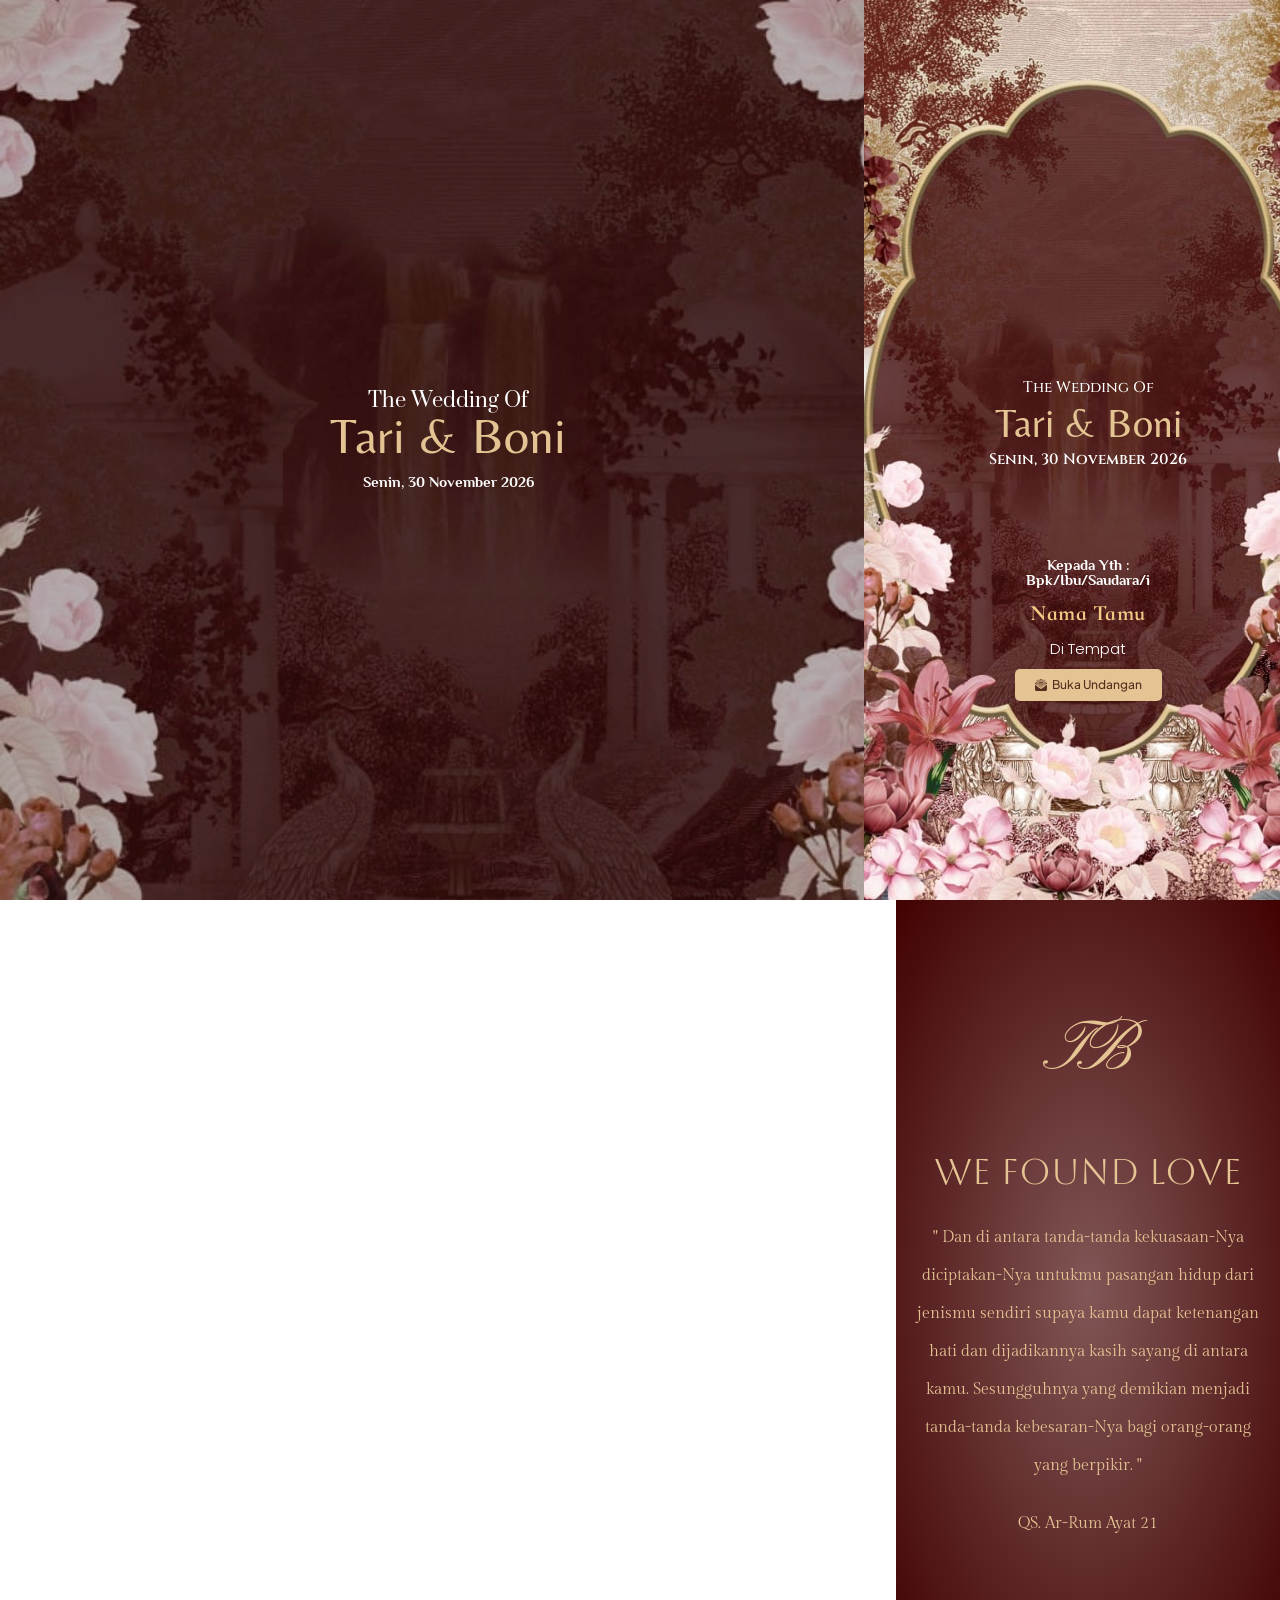
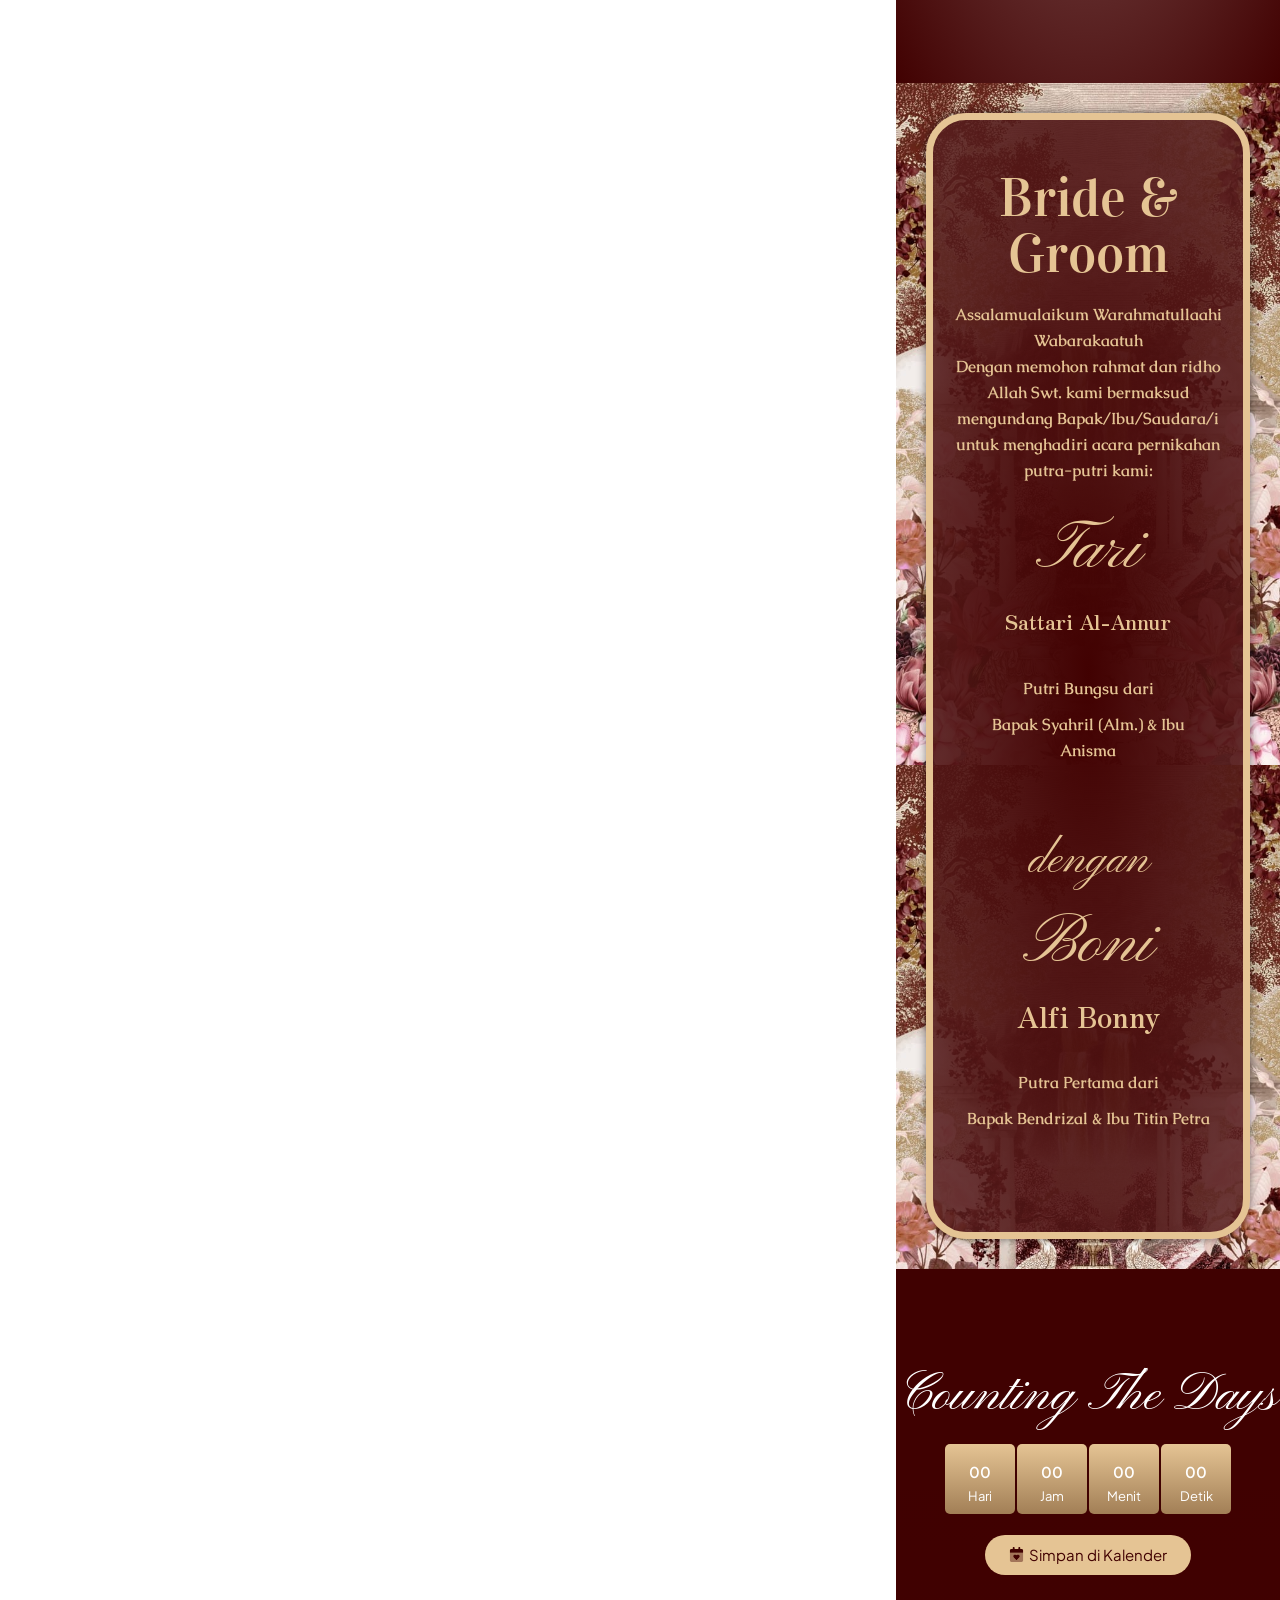
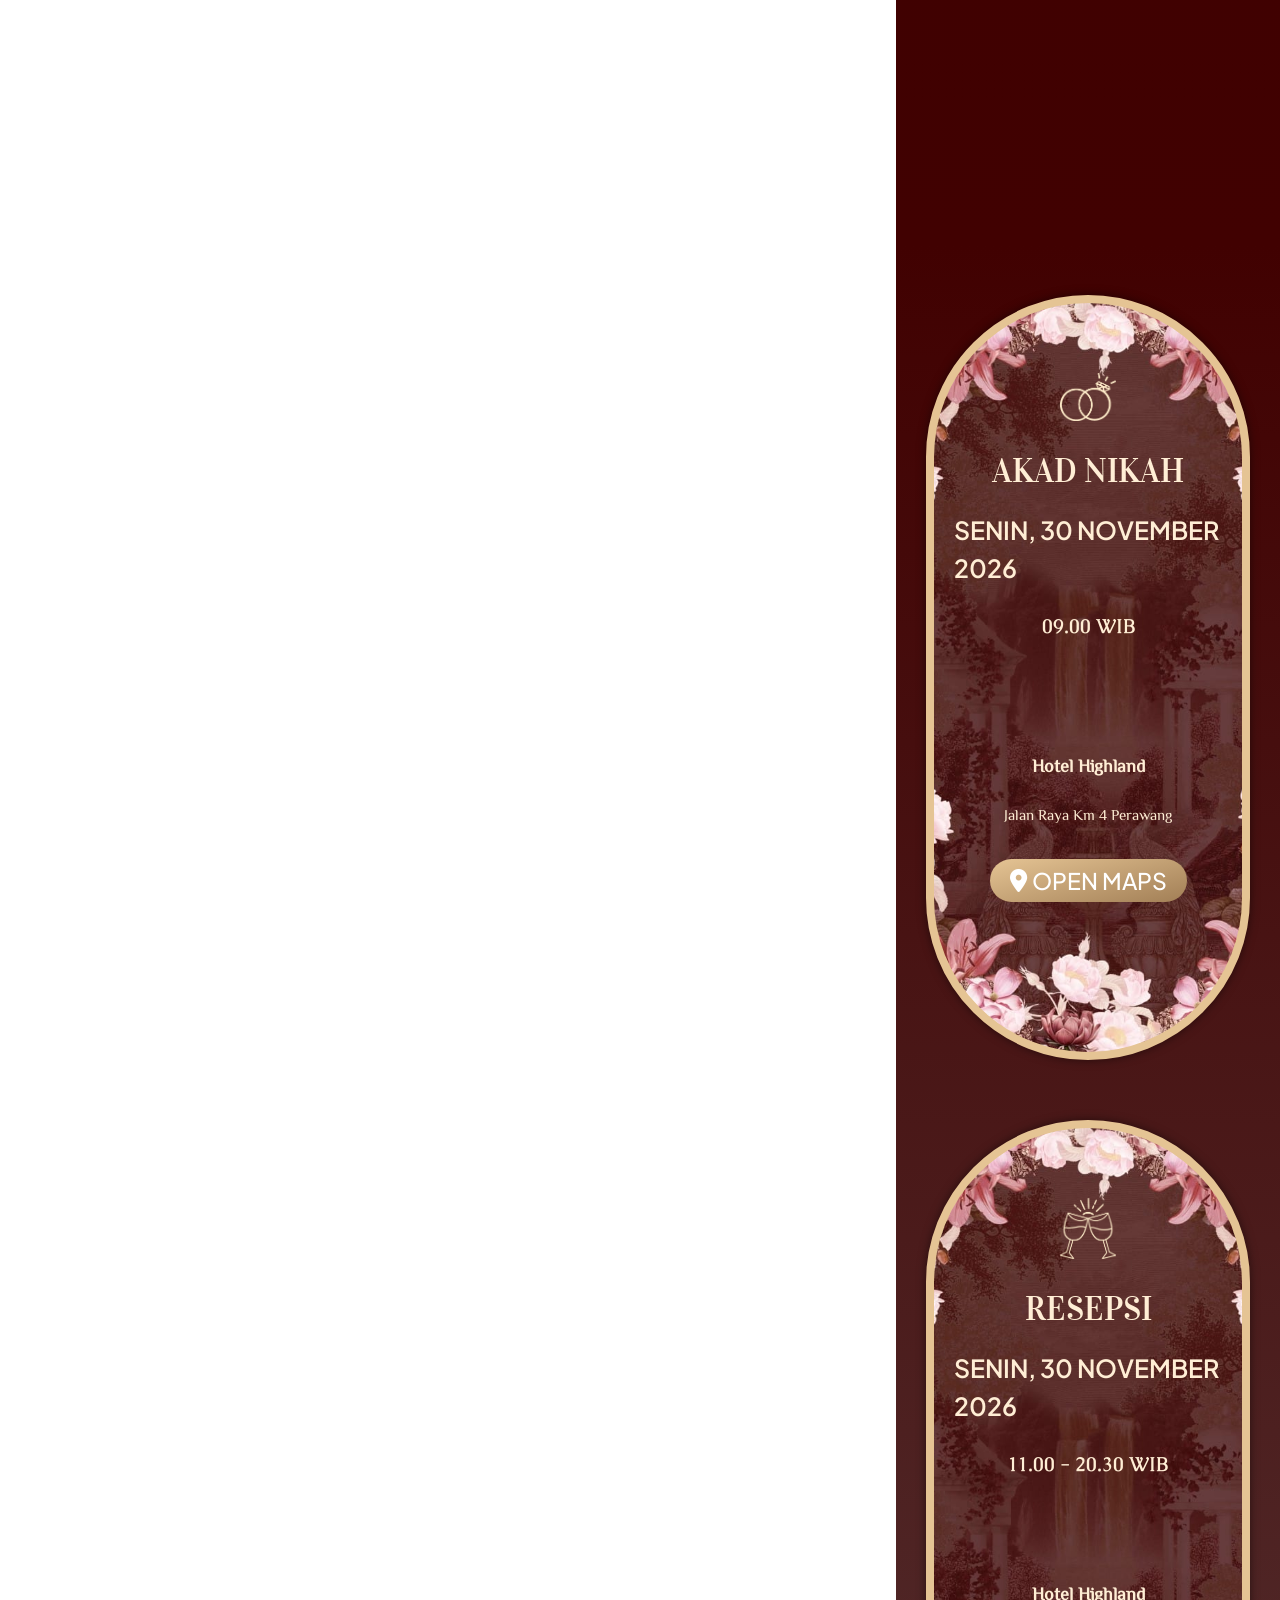
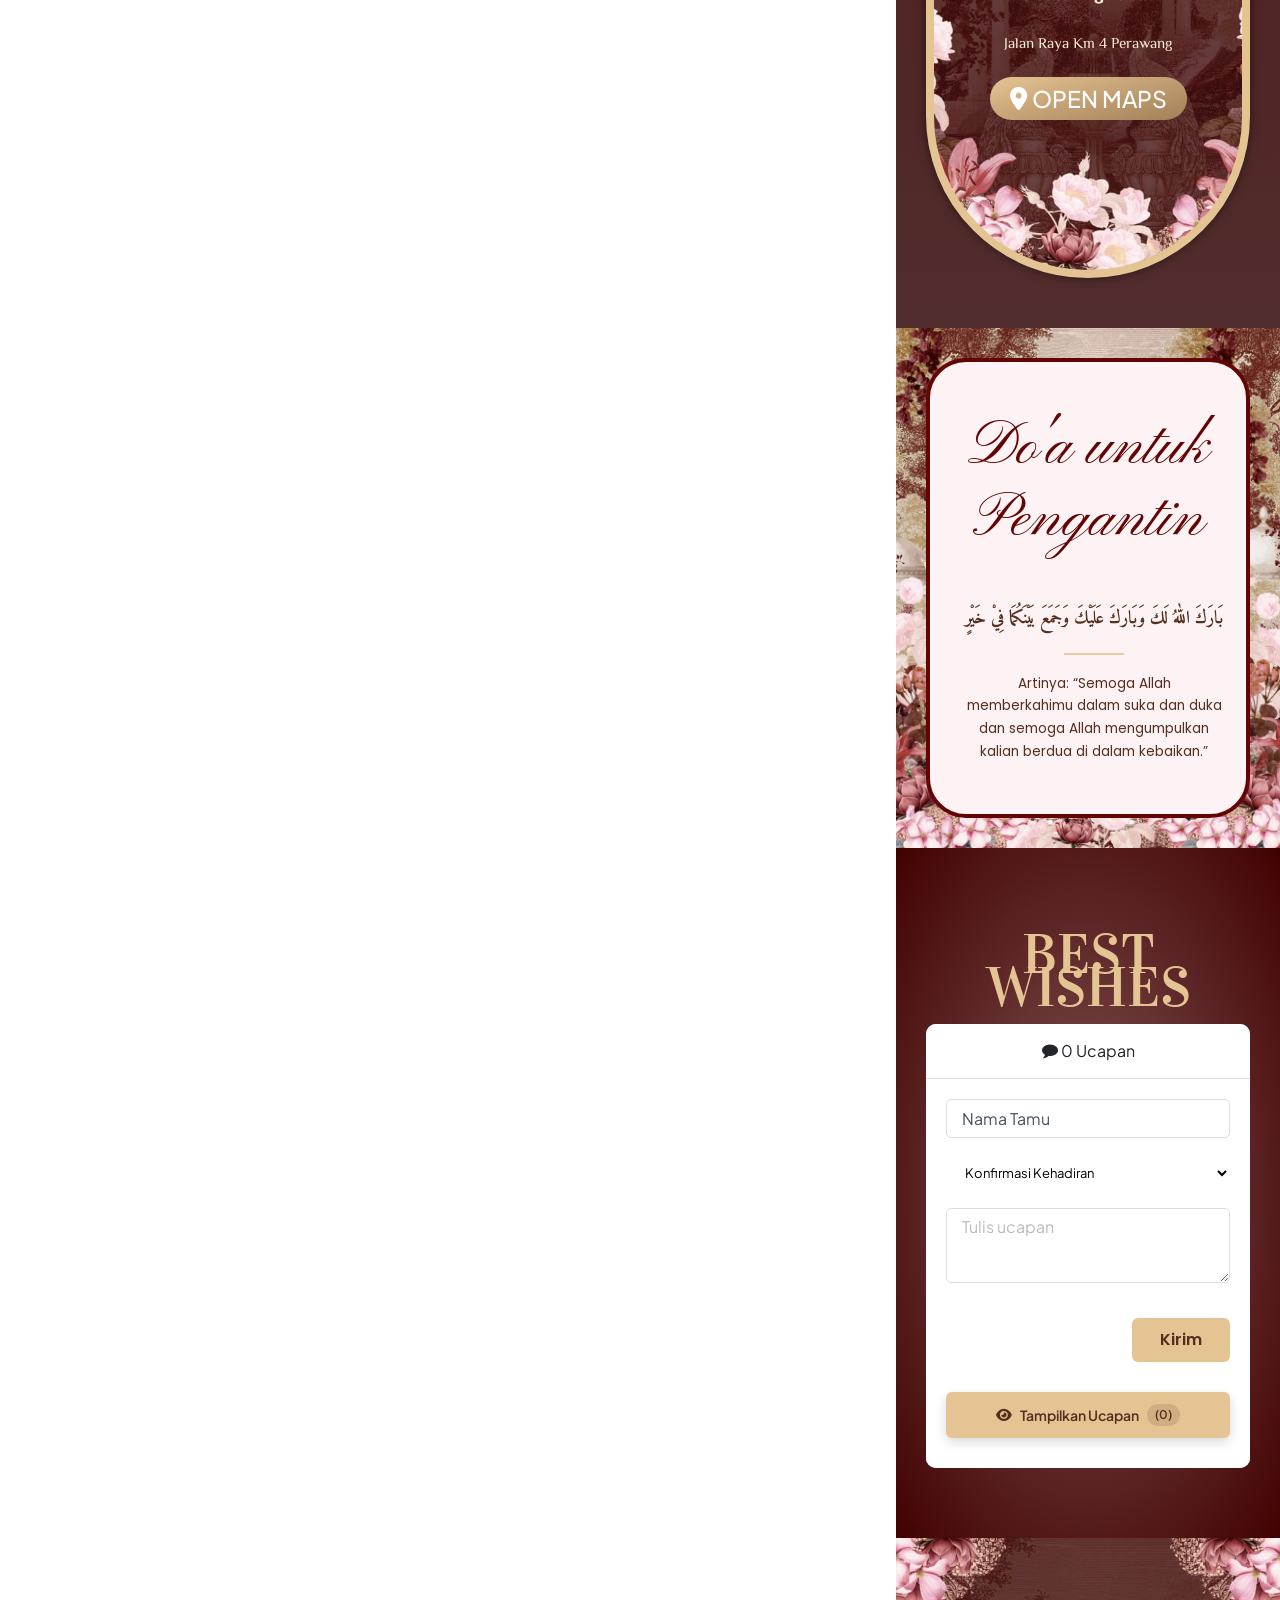
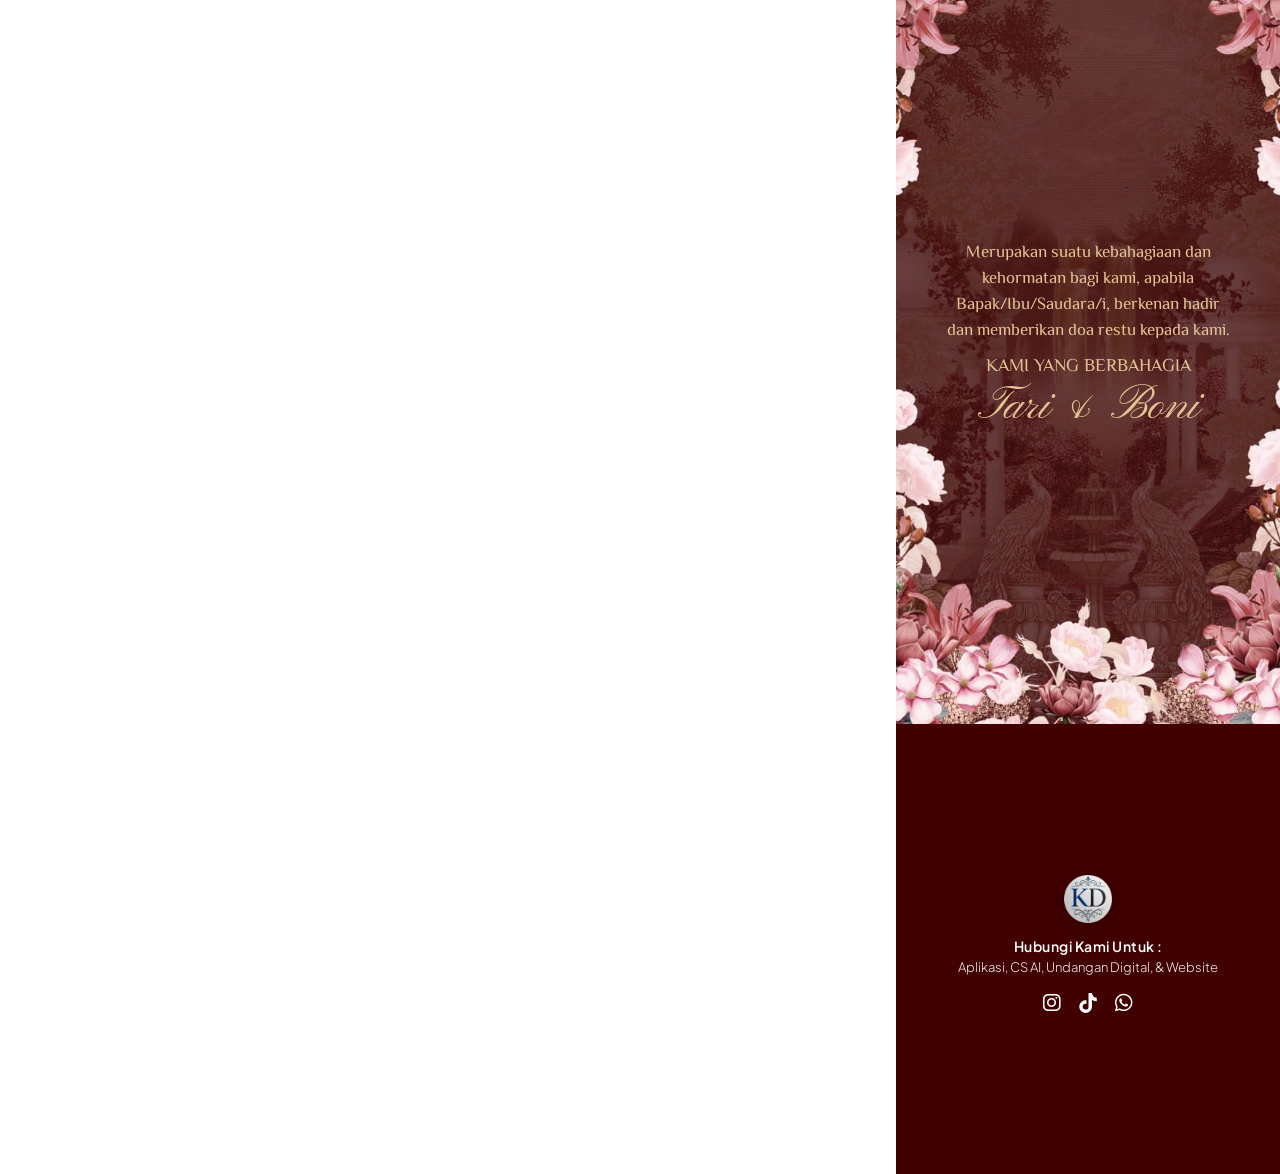
==== commit a883b9c6: "Update time display in index.html" ====
--- a/index.html
+++ b/index.html
@@ -2294,7 +2294,7 @@
 				</div>
 				<div class="elementor-element elementor-element-c1b04f2 elementor-invisible elementor-widget elementor-widget-heading" data-id="c1b04f2" data-element_type="widget" data-e-type="widget" data-settings="{&quot;_animation&quot;:&quot;fadeInUp&quot;,&quot;_animation_delay&quot;:300}" data-widget_type="heading.default">
 				<div class="elementor-widget-container">
-					<span class="elementor-heading-title elementor-size-default">10.00 WIB</span>				</div>
+					<span class="elementor-heading-title elementor-size-default">09.00 WIB</span>				</div>
 				</div>
 				<div class="elementor-element elementor-element-1fbf3173 elementor-view-default elementor-invisible elementor-widget elementor-widget-icon" data-id="1fbf3173" data-element_type="widget" data-e-type="widget" data-settings="{&quot;_animation&quot;:&quot;fadeInDown&quot;,&quot;_animation_delay&quot;:300}" data-widget_type="icon.default">
 				<div class="elementor-widget-container">
@@ -2688,7 +2688,7 @@
 				</div>
 				<div class="elementor-element elementor-element-c8685c4 elementor-widget elementor-widget-heading" data-id="c8685c4" data-element_type="widget" data-e-type="widget" data-widget_type="heading.default">
 				<div class="elementor-widget-container">
-					<h2 class="elementor-heading-title elementor-size-default">10.00 - 20.30 WIB</h2>				</div>
+					<h2 class="elementor-heading-title elementor-size-default">11.00 - 20.30 WIB</h2>				</div>
 				</div>
 				</div>
 					</div>
